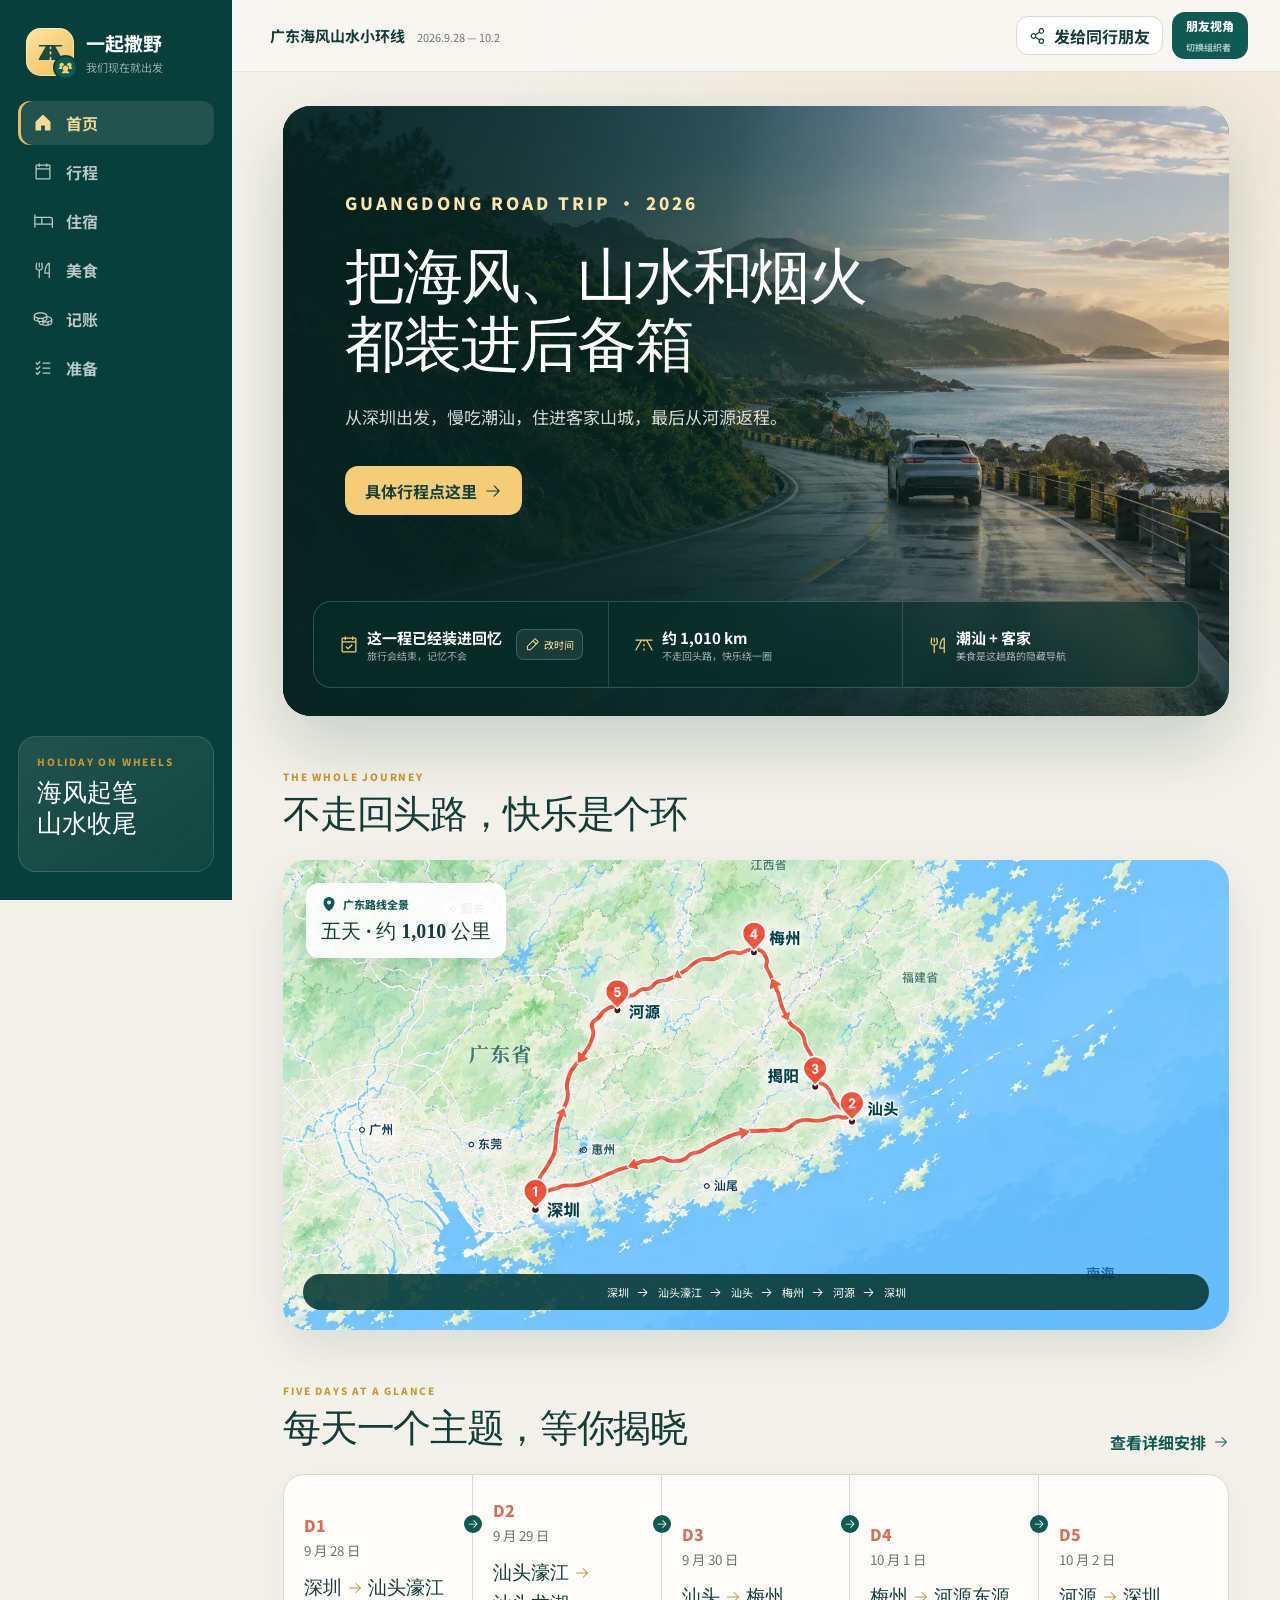
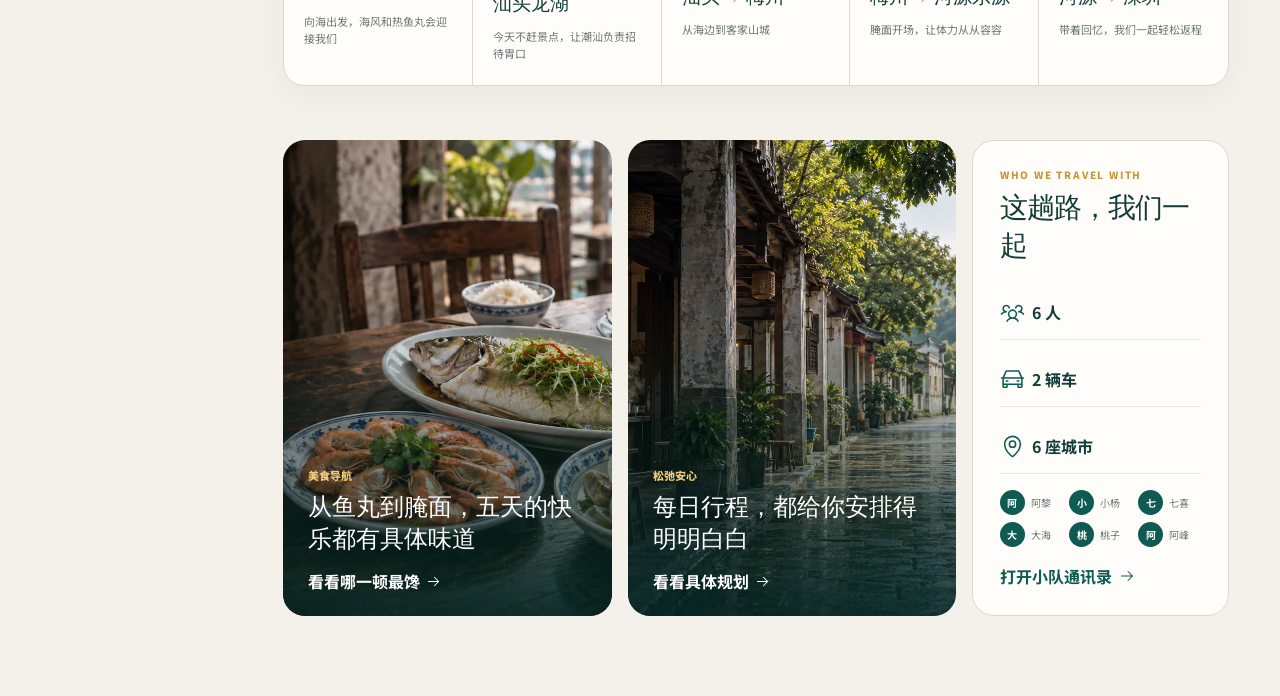
==== index.html @ f3e5709d "Publish Guangdong road trip mobile fallback" ====
<!doctype html>
<html lang="zh-CN">
  <head>
    <meta charset="UTF-8" />
    <meta name="viewport" content="width=device-width, initial-scale=1.0, viewport-fit=cover" />
    <meta name="description" content="一起撒野：6 个朋友、2 辆车、五天四晚的广东海风山水自驾之旅。" />
    <meta name="theme-color" content="#0d524b" />
    <title>一起撒野｜广东海风山水小环线</title>
    <script type="module" crossorigin src="/assets/index-DcOOU-s5.js"></script>
    <link rel="stylesheet" crossorigin href="/assets/index-CNDGIcJW.css">
  </head>
  <body>
    <div id="root"></div>
  </body>
</html>
---- assets/index-CNDGIcJW.css ----
.leaflet-pane,.leaflet-tile,.leaflet-marker-icon,.leaflet-marker-shadow,.leaflet-tile-container,.leaflet-pane>svg,.leaflet-pane>canvas,.leaflet-zoom-box,.leaflet-image-layer,.leaflet-layer{position:absolute;left:0;top:0}.leaflet-container{overflow:hidden}.leaflet-tile,.leaflet-marker-icon,.leaflet-marker-shadow{-webkit-user-select:none;-moz-user-select:none;user-select:none;-webkit-user-drag:none}.leaflet-tile::selection{background:transparent}.leaflet-safari .leaflet-tile{image-rendering:-webkit-optimize-contrast}.leaflet-safari .leaflet-tile-container{width:1600px;height:1600px;-webkit-transform-origin:0 0}.leaflet-marker-icon,.leaflet-marker-shadow{display:block}.leaflet-container .leaflet-overlay-pane svg{max-width:none!important;max-height:none!important}.leaflet-container .leaflet-marker-pane img,.leaflet-container .leaflet-shadow-pane img,.leaflet-container .leaflet-tile-pane img,.leaflet-container img.leaflet-image-layer,.leaflet-container .leaflet-tile{max-width:none!important;max-height:none!important;width:auto;padding:0}.leaflet-container img.leaflet-tile{mix-blend-mode:plus-lighter}.leaflet-container.leaflet-touch-zoom{-ms-touch-action:pan-x pan-y;touch-action:pan-x pan-y}.leaflet-container.leaflet-touch-drag{-ms-touch-action:pinch-zoom;touch-action:none;touch-action:pinch-zoom}.leaflet-container.leaflet-touch-drag.leaflet-touch-zoom{-ms-touch-action:none;touch-action:none}.leaflet-container{-webkit-tap-highlight-color:transparent}.leaflet-container a{-webkit-tap-highlight-color:rgba(51,181,229,.4)}.leaflet-tile{filter:inherit;visibility:hidden}.leaflet-tile-loaded{visibility:inherit}.leaflet-zoom-box{width:0;height:0;-moz-box-sizing:border-box;box-sizing:border-box;z-index:800}.leaflet-overlay-pane svg{-moz-user-select:none}.leaflet-pane{z-index:400}.leaflet-tile-pane{z-index:200}.leaflet-overlay-pane{z-index:400}.leaflet-shadow-pane{z-index:500}.leaflet-marker-pane{z-index:600}.leaflet-tooltip-pane{z-index:650}.leaflet-popup-pane{z-index:700}.leaflet-map-pane canvas{z-index:100}.leaflet-map-pane svg{z-index:200}.leaflet-vml-shape{width:1px;height:1px}.lvml{behavior:url(#default#VML);display:inline-block;position:absolute}.leaflet-control{position:relative;z-index:800;pointer-events:visiblePainted;pointer-events:auto}.leaflet-top,.leaflet-bottom{position:absolute;z-index:1000;pointer-events:none}.leaflet-top{top:0}.leaflet-right{right:0}.leaflet-bottom{bottom:0}.leaflet-left{left:0}.leaflet-control{float:left;clear:both}.leaflet-right .leaflet-control{float:right}.leaflet-top .leaflet-control{margin-top:10px}.leaflet-bottom .leaflet-control{margin-bottom:10px}.leaflet-left .leaflet-control{margin-left:10px}.leaflet-right .leaflet-control{margin-right:10px}.leaflet-fade-anim .leaflet-popup{opacity:0;-webkit-transition:opacity .2s linear;-moz-transition:opacity .2s linear;transition:opacity .2s linear}.leaflet-fade-anim .leaflet-map-pane .leaflet-popup{opacity:1}.leaflet-zoom-animated{-webkit-transform-origin:0 0;-ms-transform-origin:0 0;transform-origin:0 0}svg.leaflet-zoom-animated{will-change:transform}.leaflet-zoom-anim .leaflet-zoom-animated{-webkit-transition:-webkit-transform .25s cubic-bezier(0,0,.25,1);-moz-transition:-moz-transform .25s cubic-bezier(0,0,.25,1);transition:transform .25s cubic-bezier(0,0,.25,1)}.leaflet-zoom-anim .leaflet-tile,.leaflet-pan-anim .leaflet-tile{-webkit-transition:none;-moz-transition:none;transition:none}.leaflet-zoom-anim .leaflet-zoom-hide{visibility:hidden}.leaflet-interactive{cursor:pointer}.leaflet-grab{cursor:-webkit-grab;cursor:-moz-grab;cursor:grab}.leaflet-crosshair,.leaflet-crosshair .leaflet-interactive{cursor:crosshair}.leaflet-popup-pane,.leaflet-control{cursor:auto}.leaflet-dragging .leaflet-grab,.leaflet-dragging .leaflet-grab .leaflet-interactive,.leaflet-dragging .leaflet-marker-draggable{cursor:move;cursor:-webkit-grabbing;cursor:-moz-grabbing;cursor:grabbing}.leaflet-marker-icon,.leaflet-marker-shadow,.leaflet-image-layer,.leaflet-pane>svg path,.leaflet-tile-container{pointer-events:none}.leaflet-marker-icon.leaflet-interactive,.leaflet-image-layer.leaflet-interactive,.leaflet-pane>svg path.leaflet-interactive,svg.leaflet-image-layer.leaflet-interactive path{pointer-events:visiblePainted;pointer-events:auto}.leaflet-container{background:#ddd;outline-offset:1px}.leaflet-container a{color:#0078a8}.leaflet-zoom-box{border:2px dotted #38f;background:#ffffff80}.leaflet-container{font-family:Helvetica Neue,Arial,Helvetica,sans-serif;font-size:12px;font-size:.75rem;line-height:1.5}.leaflet-bar{box-shadow:0 1px 5px #000000a6;border-radius:4px}.leaflet-bar a{background-color:#fff;border-bottom:1px solid #ccc;width:26px;height:26px;line-height:26px;display:block;text-align:center;text-decoration:none;color:#000}.leaflet-bar a,.leaflet-control-layers-toggle{background-position:50% 50%;background-repeat:no-repeat;display:block}.leaflet-bar a:hover,.leaflet-bar a:focus{background-color:#f4f4f4}.leaflet-bar a:first-child{border-top-left-radius:4px;border-top-right-radius:4px}.leaflet-bar a:last-child{border-bottom-left-radius:4px;border-bottom-right-radius:4px;border-bottom:none}.leaflet-bar a.leaflet-disabled{cursor:default;background-color:#f4f4f4;color:#bbb}.leaflet-touch .leaflet-bar a{width:30px;height:30px;line-height:30px}.leaflet-touch .leaflet-bar a:first-child{border-top-left-radius:2px;border-top-right-radius:2px}.leaflet-touch .leaflet-bar a:last-child{border-bottom-left-radius:2px;border-bottom-right-radius:2px}.leaflet-control-zoom-in,.leaflet-control-zoom-out{font:700 18px Lucida Console,Monaco,monospace;text-indent:1px}.leaflet-touch .leaflet-control-zoom-in,.leaflet-touch .leaflet-control-zoom-out{font-size:22px}.leaflet-control-layers{box-shadow:0 1px 5px #0006;background:#fff;border-radius:5px}.leaflet-control-layers-toggle{background-image:url([data-uri]);width:36px;height:36px}.leaflet-retina .leaflet-control-layers-toggle{background-image:url([data-uri]);background-size:26px 26px}.leaflet-touch .leaflet-control-layers-toggle{width:44px;height:44px}.leaflet-control-layers .leaflet-control-layers-list,.leaflet-control-layers-expanded .leaflet-control-layers-toggle{display:none}.leaflet-control-layers-expanded .leaflet-control-layers-list{display:block;position:relative}.leaflet-control-layers-expanded{padding:6px 10px 6px 6px;color:#333;background:#fff}.leaflet-control-layers-scrollbar{overflow-y:scroll;overflow-x:hidden;padding-right:5px}.leaflet-control-layers-selector{margin-top:2px;position:relative;top:1px}.leaflet-control-layers label{display:block;font-size:13px;font-size:1.08333em}.leaflet-control-layers-separator{height:0;border-top:1px solid #ddd;margin:5px -10px 5px -6px}.leaflet-default-icon-path{background-image:url([data-uri])}.leaflet-container .leaflet-control-attribution{background:#fff;background:#fffc;margin:0}.leaflet-control-attribution,.leaflet-control-scale-line{padding:0 5px;color:#333;line-height:1.4}.leaflet-control-attribution a{text-decoration:none}.leaflet-control-attribution a:hover,.leaflet-control-attribution a:focus{text-decoration:underline}.leaflet-attribution-flag{display:inline!important;vertical-align:baseline!important;width:1em;height:.6669em}.leaflet-left .leaflet-control-scale{margin-left:5px}.leaflet-bottom .leaflet-control-scale{margin-bottom:5px}.leaflet-control-scale-line{border:2px solid #777;border-top:none;line-height:1.1;padding:2px 5px 1px;white-space:nowrap;-moz-box-sizing:border-box;box-sizing:border-box;background:#fffc;text-shadow:1px 1px #fff}.leaflet-control-scale-line:not(:first-child){border-top:2px solid #777;border-bottom:none;margin-top:-2px}.leaflet-control-scale-line:not(:first-child):not(:last-child){border-bottom:2px solid #777}.leaflet-touch .leaflet-control-attribution,.leaflet-touch .leaflet-control-layers,.leaflet-touch .leaflet-bar{box-shadow:none}.leaflet-touch .leaflet-control-layers,.leaflet-touch .leaflet-bar{border:2px solid rgba(0,0,0,.2);background-clip:padding-box}.leaflet-popup{position:absolute;text-align:center;margin-bottom:20px}.leaflet-popup-content-wrapper{padding:1px;text-align:left;border-radius:12px}.leaflet-popup-content{margin:13px 24px 13px 20px;line-height:1.3;font-size:13px;font-size:1.08333em;min-height:1px}.leaflet-popup-content p{margin:1.3em 0}.leaflet-popup-tip-container{width:40px;height:20px;position:absolute;left:50%;margin-top:-1px;margin-left:-20px;overflow:hidden;pointer-events:none}.leaflet-popup-tip{width:17px;height:17px;padding:1px;margin:-10px auto 0;pointer-events:auto;-webkit-transform:rotate(45deg);-moz-transform:rotate(45deg);-ms-transform:rotate(45deg);transform:rotate(45deg)}.leaflet-popup-content-wrapper,.leaflet-popup-tip{background:#fff;color:#333;box-shadow:0 3px 14px #0006}.leaflet-container a.leaflet-popup-close-button{position:absolute;top:0;right:0;border:none;text-align:center;width:24px;height:24px;font:16px/24px Tahoma,Verdana,sans-serif;color:#757575;text-decoration:none;background:transparent}.leaflet-container a.leaflet-popup-close-button:hover,.leaflet-container a.leaflet-popup-close-button:focus{color:#585858}.leaflet-popup-scrolled{overflow:auto}.leaflet-oldie .leaflet-popup-content-wrapper{-ms-zoom:1}.leaflet-oldie .leaflet-popup-tip{width:24px;margin:0 auto;-ms-filter:"progid:DXImageTransform.Microsoft.Matrix(M11=0.70710678, M12=0.70710678, M21=-0.70710678, M22=0.70710678)";filter:progid:DXImageTransform.Microsoft.Matrix(M11=.70710678,M12=.70710678,M21=-.70710678,M22=.70710678)}.leaflet-oldie .leaflet-control-zoom,.leaflet-oldie .leaflet-control-layers,.leaflet-oldie .leaflet-popup-content-wrapper,.leaflet-oldie .leaflet-popup-tip{border:1px solid #999}.leaflet-div-icon{background:#fff;border:1px solid #666}.leaflet-tooltip{position:absolute;padding:6px;background-color:#fff;border:1px solid #fff;border-radius:3px;color:#222;white-space:nowrap;-webkit-user-select:none;-moz-user-select:none;-ms-user-select:none;user-select:none;pointer-events:none;box-shadow:0 1px 3px #0006}.leaflet-tooltip.leaflet-interactive{cursor:pointer;pointer-events:auto}.leaflet-tooltip-top:before,.leaflet-tooltip-bottom:before,.leaflet-tooltip-left:before,.leaflet-tooltip-right:before{position:absolute;pointer-events:none;border:6px solid transparent;background:transparent;content:""}.leaflet-tooltip-bottom{margin-top:6px}.leaflet-tooltip-top{margin-top:-6px}.leaflet-tooltip-bottom:before,.leaflet-tooltip-top:before{left:50%;margin-left:-6px}.leaflet-tooltip-top:before{bottom:0;margin-bottom:-12px;border-top-color:#fff}.leaflet-tooltip-bottom:before{top:0;margin-top:-12px;margin-left:-6px;border-bottom-color:#fff}.leaflet-tooltip-left{margin-left:-6px}.leaflet-tooltip-right{margin-left:6px}.leaflet-tooltip-left:before,.leaflet-tooltip-right:before{top:50%;margin-top:-6px}.leaflet-tooltip-left:before{right:0;margin-right:-12px;border-left-color:#fff}.leaflet-tooltip-right:before{left:0;margin-left:-12px;border-right-color:#fff}@media print{.leaflet-control{-webkit-print-color-adjust:exact;print-color-adjust:exact}}:root{font-family:Noto Sans SC Variable,system-ui,sans-serif;color:#143d3a;background:#f4f1ea;font-synthesis:none;--ink:#143d3a;--green:#0f5a52;--deep:#093f3a;--cream:#f4f1ea;--paper:#fffdfa;--line:#ddd8cc;--gold:#c89536;--coral:#d56f55;--muted:#6d7773}*{box-sizing:border-box}html{scroll-behavior:smooth;-webkit-text-size-adjust:100%}html,body,#root{width:100%;min-height:100%}body{margin:0;min-width:320px;min-height:100vh;overflow-x:hidden;background:radial-gradient(circle at 85% 5%,rgba(216,169,74,.12),transparent 25%),var(--cream)}button,input,select,textarea{font:inherit}button,a{-webkit-tap-highlight-color:transparent;touch-action:manipulation}button{cursor:pointer}a{color:inherit}h1,h2,h3,p{margin-top:0}h1,h2{letter-spacing:-.035em}.product-shell{min-height:100vh;display:grid;grid-template-columns:232px minmax(0,1fr)}.sidebar{position:sticky;top:0;height:100vh;padding:28px 18px;display:flex;flex-direction:column;background:var(--deep);color:#fff;z-index:20}.brand-block{display:flex;align-items:center;gap:12px;padding:0 8px 25px}.brand-mark{width:44px;height:44px;display:grid;place-items:center;border-radius:14px;color:#174a45;background:#f0c977}.brand-block strong,.brand-block span{display:block}.brand-block strong{font-size:19px}.brand-block span{margin-top:3px;color:#ffffff94;font-size:11px}.side-nav{display:grid;gap:5px}.nav-item{width:100%;min-height:44px;display:flex;align-items:center;gap:13px;padding:0 15px;border:0;border-radius:12px;color:#ffffffb8;background:transparent;font-weight:660;text-align:left}.nav-item:hover,.nav-item.is-active{color:#fff;background:#ffffff1a}.nav-item.is-active{color:#f6d993;box-shadow:inset 3px 0 #e5ba63}.utility-nav{margin-top:14px;border-top:1px solid rgba(255,255,255,.12);border-radius:0 0 12px 12px}.sidebar-trip{margin-top:auto;padding:18px;border:1px solid rgba(255,255,255,.13);border-radius:18px;background:linear-gradient(145deg,#ffffff1a,#ffffff09)}.sidebar-trip strong{display:block;margin:8px 0 14px;font-family:Georgia,serif;font-size:25px;line-height:1.25}.sidebar-meta{display:flex;gap:8px;align-items:center;margin-top:8px;color:#ffffffad;font-size:12px}.shell-main{min-width:0}.topbar{position:sticky;top:0;z-index:15;min-height:72px;display:flex;align-items:center;justify-content:space-between;gap:16px;padding:12px 32px;border-bottom:1px solid rgba(13,67,61,.1);background:#f9f7f2eb;-webkit-backdrop-filter:blur(16px);backdrop-filter:blur(16px)}.trip-switcher{display:flex;align-items:baseline;gap:12px;border:0;background:none;color:var(--ink);text-align:left}.trip-switcher strong{font-size:15px}.trip-switcher span{color:var(--muted);font-size:11px}.topbar-actions{display:flex;align-items:center;gap:9px}.publish-state,.mode-switch,.icon-button,.primary-button,.secondary-button,.gold-button,.small-action,.text-button,.hero-button{display:inline-flex;align-items:center;justify-content:center;gap:7px;border:0;font-weight:700}.publish-state{min-height:38px;padding:0 12px;border-radius:10px;color:#72807b;background:#ebe9e3}.publish-state.has-draft{color:#fff;background:var(--coral)}.publish-state.icon-only{width:40px;padding:0}.icon-button{width:39px;height:39px;border-radius:11px;color:var(--green);background:#fff;border:1px solid var(--line)}.mode-switch{min-height:46px;padding:5px 14px;flex-direction:column;align-items:flex-start;border-radius:13px;color:#fff;background:var(--green)}.mode-switch span{font-size:9px;color:#fff9}.friend-mode-badge{min-height:46px;display:flex;flex-direction:column;justify-content:center;padding:5px 14px;border-radius:13px;color:#fff;background:var(--green);font-size:12px;font-weight:800}.friend-mode-badge span{font-size:9px;color:#ffffff9e}.primary-button,.secondary-button,.gold-button{min-height:43px;padding:0 17px;border-radius:12px}.primary-button{color:#fff;background:var(--green)}.secondary-button{color:var(--ink);background:#fff;border:1px solid var(--line)}.secondary-button.compact{min-height:39px;padding:0 12px}.gold-button{color:#fff;background:var(--gold)}button:disabled{cursor:default;opacity:.55}.update-banner{position:sticky;top:72px;z-index:14;display:flex;justify-content:space-between;align-items:center;gap:18px;padding:11px 32px;color:#5f301f;background:#f9dfd5;border-bottom:1px solid #efc7b7}.update-banner div{display:flex;align-items:center;gap:10px}.update-banner span{font-size:12px}.update-banner button{border:0;background:transparent;color:#8b3e27;font-weight:800}.content-area{padding:34px clamp(22px,4vw,60px) 80px}.standard-page,.overview-page{width:min(1280px,100%);margin:0 auto}.eyebrow{margin:0;color:var(--gold);font-size:10px;line-height:1.4;font-weight:850;letter-spacing:.18em;text-transform:uppercase}.eyebrow.light{color:#ffe4a8}.workspace-title,.section-heading{display:flex;justify-content:space-between;align-items:flex-end;gap:25px}.workspace-title{margin-bottom:25px}.workspace-title h1{margin:7px 0;font-family:Georgia,"Noto Serif SC",serif;font-size:clamp(34px,4vw,50px);font-weight:560}.workspace-title p:not(.eyebrow),.section-heading>p{max-width:580px;margin:0;color:var(--muted);line-height:1.75}.page-stat{min-width:130px;padding:14px 18px;border-left:2px solid var(--gold);background:#ffffff80}.page-stat strong,.page-stat span{display:block}.page-stat strong{font-family:Georgia,serif;font-size:28px}.page-stat span{margin-top:3px;color:var(--muted);font-size:11px}.panel{border:1px solid var(--line);border-radius:20px;background:#fffdfaeb;box-shadow:0 12px 34px #173a360d}.panel-title-row{display:flex;align-items:flex-start;justify-content:space-between;gap:14px}.text-button{padding:0;color:var(--green);background:transparent}.small-action{min-height:37px;padding:0 13px;border-radius:10px;color:#fff;background:var(--green)}.small-action.ghost{color:var(--green);background:#eef3ef}.home-hero{position:relative;min-height:610px;overflow:hidden;border-radius:28px;color:#fff;background:#123c37;box-shadow:0 28px 70px #0f3f3a33}.home-hero>img{position:absolute;top:0;right:0;bottom:0;left:0;width:100%;height:100%;object-fit:cover}.hero-scrim{position:absolute;top:0;right:0;bottom:0;left:0;background:linear-gradient(90deg,#062522e6,#08302b9e 47%,#08302b14 80%),linear-gradient(0deg,rgba(7,34,31,.72),transparent 50%)}.hero-copy{position:relative;z-index:2;width:min(900px,76%);padding:82px 62px 155px}.hero-kicker{display:inline-flex;align-items:center;gap:7px;margin:17px 0 13px;padding:7px 11px;border-radius:999px;color:#ffe4a8;background:#ffffff1c;font-size:12px}.hero-copy h1{max-width:850px;margin:24px 0 22px;font-family:Georgia,"Noto Serif SC",serif;font-size:clamp(48px,4.7vw,74px);line-height:1.14;letter-spacing:-.035em;font-weight:520}.hero-copy h1 span{display:block;white-space:nowrap}.hero-copy>p{max-width:580px;color:#ffffffd1;font-size:17px;line-height:1.8}.hero-button{min-height:49px;margin-top:17px;padding:0 20px;border-radius:13px;color:#153f3b;background:#f5cc78}.hero-facts{position:absolute;z-index:3;inset:auto 30px 28px;display:grid;grid-template-columns:repeat(3,1fr);border:1px solid rgba(255,255,255,.18);border-radius:18px;background:#072f2aad;-webkit-backdrop-filter:blur(12px);backdrop-filter:blur(12px)}.hero-facts span{min-height:85px;display:grid;grid-template-columns:28px 1fr;align-content:center;padding:12px 25px;border-right:1px solid rgba(255,255,255,.15)}.hero-facts span:last-child{border-right:0}.hero-facts svg{grid-row:1 / 3;align-self:center;color:#f4cc7a}.hero-facts strong,.hero-facts small{display:block}.hero-facts strong{font-size:15px}.hero-facts small{color:#ffffff9e;font-size:10px}.home-section{margin-top:54px}.section-heading{margin-bottom:20px}.section-heading h2{margin:5px 0 0;font-family:Georgia,"Noto Serif SC",serif;font-size:clamp(27px,3vw,38px);font-weight:540}.route-map{position:relative;min-height:470px;overflow:hidden;border-radius:24px;background:#d9e5d4;box-shadow:0 17px 45px #244c471f}.route-map>img{position:absolute;top:0;right:0;bottom:0;left:0;width:100%;height:100%;object-fit:cover}.map-toolbar{position:absolute;inset:23px 23px auto;display:flex;align-items:flex-start;justify-content:space-between}.map-toolbar>div{display:grid;gap:6px;padding:13px 15px;border-radius:13px;background:#ffffffeb;box-shadow:0 8px 28px #123a361c}.map-kicker{display:flex;align-items:center;gap:6px;color:var(--green);font-size:11px;font-weight:800}.map-toolbar strong{font-family:Georgia,serif;font-size:20px}.map-edit{display:flex;align-items:center;gap:6px;padding:10px 13px;border:0;border-radius:11px;color:#fff;background:var(--green)}.map-stop-strip{position:absolute;inset:auto 20px 20px;display:flex;justify-content:center;gap:9px;padding:10px 15px;border-radius:999px;background:#073833e0;color:#fff}.map-stop-strip span{display:inline-flex;align-items:center;gap:7px;font-size:11px}.journey-strip{display:grid;grid-template-columns:repeat(5,1fr);border:1px solid var(--line);border-radius:21px;background:var(--paper);box-shadow:0 10px 32px #143d3a0d}.journey-strip button{position:relative;min-height:190px;padding:23px 20px;border:0;border-right:1px solid var(--line);background:transparent;text-align:left;color:var(--ink)}.journey-strip button:last-child{border-right:0}.journey-strip button:hover{background:#f7f3eb}.journey-strip span,.journey-strip small,.journey-strip strong{display:block}.journey-strip span{color:var(--coral);font-weight:850}.journey-strip small{margin:4px 0 15px;color:var(--muted)}.journey-strip strong{font-family:Georgia,serif;font-size:19px;line-height:1.35}.journey-strip p{margin:12px 0 0;color:var(--muted);font-size:11px;line-height:1.55}.journey-arrow{position:absolute;right:-10px;top:40px;z-index:2;padding:3px;border-radius:50%;color:#fff;background:var(--green)}.experience-grid{display:grid;grid-template-columns:1.15fr 1.15fr .9fr;gap:16px}.experience-card{position:relative;min-height:340px;overflow:hidden;border-radius:22px;color:#fff}.experience-card img{position:absolute;top:0;right:0;bottom:0;left:0;width:100%;height:100%;object-fit:cover}.experience-card:after{content:"";position:absolute;top:0;right:0;bottom:0;left:0;background:linear-gradient(0deg,rgba(4,38,35,.9),transparent 68%)}.experience-card>div{position:absolute;z-index:2;inset:auto 25px 23px}.experience-card span{color:#f3ca76;font-size:11px;font-weight:800}.experience-card strong{display:block;margin:7px 0 14px;font-family:Georgia,"Noto Serif SC",serif;font-size:24px;line-height:1.32}.experience-card button{display:inline-flex;align-items:center;gap:6px;padding:0;border:0;color:#fff;background:transparent;font-weight:700}.companion-card{padding:27px;border:1px solid var(--line);border-radius:22px;background:var(--paper)}.companion-card h2{margin:7px 0 20px;font-family:Georgia,serif;font-size:28px}.companion-facts{display:grid;gap:12px}.companion-facts span{display:grid;grid-template-columns:32px 1fr;align-items:center;padding:10px 0;border-bottom:1px solid #ebe7df}.companion-facts svg{grid-row:1 / 3;color:var(--green)}.companion-facts strong,.companion-facts small{display:block}.companion-facts small{color:var(--muted);font-size:10px}.companion-card>p:last-child,.source-note{margin:18px 0 0;color:var(--muted);font-size:11px;line-height:1.7}.day-rail{display:grid;grid-template-columns:repeat(5,minmax(150px,1fr));gap:9px;margin-bottom:16px;overflow-x:auto}.day-tab{min-width:150px;min-height:100px;padding:16px;border:1px solid var(--line);border-radius:15px;color:var(--ink);background:var(--paper);text-align:left}.day-tab span,.day-tab small,.day-tab strong{display:block}.day-tab span{font-family:Georgia,serif;font-size:24px}.day-tab small{margin:4px 0 8px;color:var(--muted);font-size:9px}.day-tab strong{font-size:12px}.day-tab.is-active{color:#fff;background:var(--green);border-color:var(--green)}.day-tab.is-active small{color:#ffffffa6}.day-overview-card{display:grid;grid-template-columns:minmax(300px,.8fr) minmax(450px,1.2fr);overflow:hidden;border:1px solid var(--line);border-radius:22px;background:var(--paper)}.day-copy{padding:35px}.day-badge{display:inline-flex;padding:7px 10px;border-radius:999px;color:#a94f3a;background:#fae9e4;font-size:11px;font-weight:800}.day-copy h2{display:flex;align-items:center;gap:9px;margin:18px 0 9px;font-family:Georgia,serif;font-size:34px}.day-theme{color:var(--muted);line-height:1.65}.day-metrics{display:grid;gap:10px;margin:26px 0}.day-metrics span{display:flex;align-items:center;gap:9px;font-size:12px}.day-metrics svg{color:var(--green)}.weather-callout{display:flex;gap:10px;padding:14px;border-radius:13px;color:#795211;background:#fff4d8}.weather-callout strong,.weather-callout span{display:block}.weather-callout span{margin-top:3px;font-size:10px}.day-map-wrap{position:relative;min-height:420px;background:#dbe6dc}.daily-map{position:absolute;top:0;right:0;bottom:0;left:0;z-index:1;background:transparent}.daily-map.leaflet-container{background:#ecf2eb2e}.map-stop-list{position:absolute;z-index:2;inset:auto 14px 14px;display:flex;flex-wrap:wrap;gap:7px;padding:9px;border-radius:13px;background:#ffffffed;box-shadow:0 8px 28px #0f403a24}.map-stop-list span{display:flex;align-items:center;gap:5px;color:var(--ink);font-size:10px;font-weight:700}.map-stop-list b,.map-number-marker span{display:grid;place-items:center;border-radius:50%;color:#fff;background:var(--coral)}.map-stop-list b{width:18px;height:18px;font-size:9px}.map-number-marker{background:transparent!important;border:0!important}.map-number-marker span{width:30px;height:30px;border:3px solid #fff;box-shadow:0 4px 12px #00000040;font-weight:850}.schedule-section{margin-top:25px;overflow:hidden;border:1px solid var(--line);border-radius:22px;background:var(--paper)}.schedule-heading{display:flex;align-items:center;justify-content:space-between;gap:15px;padding:24px 26px;border-bottom:1px solid var(--line)}.schedule-heading h2{margin:4px 0 0;font-size:25px}.schedule-heading span{color:var(--muted);font-size:11px}.draft-note{display:flex;align-items:center;gap:8px;padding:10px 25px;color:#8c4f1d;background:#fff0d9;font-size:11px}.schedule-list{padding:0 25px 14px}.schedule-row{display:grid;grid-template-columns:58px 38px minmax(0,1fr) 135px;gap:12px;align-items:center;min-height:108px;border-bottom:1px solid #ebe7df}.schedule-row:last-child{border-bottom:0}.schedule-row time{font-family:Georgia,serif;font-weight:800}.event-icon{width:36px;height:36px;display:grid;place-items:center;border-radius:50%;color:var(--green);background:#e7f2ee}.event-icon--food{color:#9a681d;background:#fff1d7}.event-icon--drive{color:#a84936;background:#fae7e2}.event-copy strong,.event-copy p,.event-copy small{display:block}.event-copy p{margin:5px 0;color:var(--muted);font-size:12px;line-height:1.55}.event-copy small{color:#919792;font-size:10px}.event-actions{display:grid;gap:6px;justify-items:stretch}.nav-link,.row-edit,.card-links a,.card-links button{min-height:34px;display:inline-flex;align-items:center;justify-content:center;gap:6px;padding:0 10px;border:0;border-radius:9px;text-decoration:none;font-size:10px;font-weight:750}.nav-link,.card-links a{color:#fff;background:var(--green)}.row-edit,.card-links button{color:var(--green);background:#edf3f0}.stay-list{display:grid;gap:18px}.stay-card{padding:25px;border:1px solid var(--line);border-radius:21px;background:var(--paper);box-shadow:0 12px 35px #133a360d}.stay-card-head{display:flex;justify-content:space-between;gap:20px}.stay-card-head h2{margin:9px 0 6px;font-family:Georgia,"Noto Serif SC",serif;font-size:26px}.stay-card-head small{margin-left:8px;color:var(--muted)}.stay-card-head p{display:flex;gap:6px;margin:0;color:var(--muted);font-size:12px}.status-pill,.meal-pill{display:inline-flex;padding:5px 8px;border-radius:999px;color:#7b5612;background:#fff0cf;font-size:9px;font-weight:850}.status-已预订{color:#176153;background:#dfeee8}.stay-detail-grid{display:grid;grid-template-columns:repeat(3,1fr);gap:10px;margin:20px 0}.stay-detail-grid>span{min-height:90px;display:grid;grid-template-columns:25px 1fr;align-content:center;padding:14px;border-radius:13px;background:#f4f3ee}.stay-detail-grid svg{grid-row:1 / 3;color:var(--green)}.stay-detail-grid b,.stay-detail-grid small{display:block}.stay-detail-grid b{font-size:11px}.stay-detail-grid small{margin-top:4px;color:var(--muted);font-size:10px;line-height:1.45}.stay-note{padding:12px 14px;border-left:3px solid var(--gold);color:var(--muted);background:#faf4e7;font-size:11px;line-height:1.7}.card-links{display:flex;flex-wrap:wrap;gap:8px}.food-intro{display:grid;grid-template-columns:40% 1fr;min-height:270px;overflow:hidden;margin-bottom:25px;border-radius:22px;color:#fff;background:var(--deep)}.food-intro img{width:100%;height:100%;object-fit:cover}.food-intro>div{padding:35px;align-self:center}.food-intro span{color:#f0c873;font-size:11px;font-weight:800}.food-intro h2{margin:9px 0 13px;font-family:Georgia,"Noto Serif SC",serif;font-size:29px;line-height:1.35}.food-intro p{margin:0;color:#ffffffb3;line-height:1.65}.food-days{display:grid;gap:17px}.food-day{display:grid;grid-template-columns:165px 1fr;gap:15px}.food-day-heading{min-height:200px;display:flex;flex-direction:column;justify-content:space-between;padding:21px;border-radius:18px;color:#fff;background:var(--green)}.food-day-heading>span{font-family:Georgia,serif;font-size:32px}.food-day-heading strong,.food-day-heading small{display:block}.food-day-heading small{margin-top:4px;color:#fff9}.food-card-grid{display:grid;grid-template-columns:repeat(2,1fr);gap:13px}.restaurant-card{padding:20px;border:1px solid var(--line);border-radius:18px;background:var(--paper)}.restaurant-top{display:flex;justify-content:space-between;gap:8px}.restaurant-card h3{margin:12px 0;font-size:18px}.restaurant-card>p{display:flex;gap:7px;margin:7px 0;color:var(--muted);font-size:11px;line-height:1.5}.dish-line{color:var(--ink)!important;font-weight:700}.food-check{display:grid;grid-template-columns:20px 1fr;gap:7px;margin-top:12px;padding-top:10px;border-top:1px solid #ece8df;color:var(--muted);font-size:10px}.food-check svg{color:var(--gold)}.food-check b{display:block;margin-bottom:2px;color:var(--ink)}.restaurant-card .card-links{margin-top:15px}.ledger-summary{display:grid;grid-template-columns:1.15fr 1fr 1fr;gap:14px;margin-bottom:18px}.ledger-summary article{min-height:145px;display:grid;grid-template-columns:34px 1fr;align-content:center;padding:22px;border:1px solid var(--line);border-radius:18px;background:var(--paper)}.ledger-summary svg{grid-row:1 / 4;color:var(--gold)}.ledger-summary span,.ledger-summary strong,.ledger-summary small{display:block}.ledger-summary span{color:var(--muted);font-size:10px}.ledger-summary strong{margin:4px 0;font-family:inherit;font-size:28px;font-variant-numeric:tabular-nums;letter-spacing:0}.ledger-summary small{color:var(--muted);font-size:9px}.total-card{color:#fff;background:var(--green)!important;border-color:var(--green)!important}.total-card span,.total-card small{color:#ffffffa6}.expense-layout{display:grid;grid-template-columns:minmax(0,1.45fr) minmax(320px,.7fr);gap:18px;align-items:start}.ledger-panel,.expense-form,.read-only-card{padding:24px}.ledger-list{margin-top:17px}.ledger-list article{display:grid;grid-template-columns:62px 1fr auto;gap:12px;align-items:center;min-height:74px;border-bottom:1px solid #ebe7df}.ledger-category{padding:5px 7px;border-radius:999px;color:#81530f;background:#fff0d0;font-size:9px;text-align:center;font-weight:800}.ledger-list strong,.ledger-list small{display:block}.ledger-list small{margin-top:4px;color:var(--muted);font-size:9px}.ledger-list b{text-align:right}.ledger-list b small{font-weight:500}.empty-state{min-height:260px;display:flex;flex-direction:column;align-items:center;justify-content:center;gap:8px;color:var(--muted);text-align:center}.empty-state strong{color:var(--ink)}.empty-state span{max-width:350px;font-size:11px;line-height:1.6}.category-summary{margin-top:20px;padding-top:18px;border-top:1px solid var(--line)}.category-summary h3{font-size:13px}.category-summary>div{display:grid;grid-template-columns:54px 1fr 70px;gap:8px;align-items:center;margin-top:9px;font-size:10px}.category-summary i{height:6px;border-radius:999px;background:var(--gold)}.category-summary strong{text-align:right}.expense-form{border:1px solid var(--line);border-radius:20px;background:var(--paper)}.form-heading{display:flex;align-items:center;gap:8px;margin-bottom:17px}.form-heading svg{color:var(--gold)}.form-grid{display:grid;grid-template-columns:repeat(2,minmax(0,1fr));gap:13px}.form-grid label{display:grid;gap:6px;color:#53635e;font-size:10px;font-weight:700}.full-field{grid-column:1 / -1}.form-grid input,.form-grid select,.form-grid textarea{width:100%;min-height:43px;padding:9px 11px;border:1px solid #d7d4cb;border-radius:10px;color:var(--ink);background:#fff;outline:0}.form-grid textarea{min-height:82px;resize:vertical}.form-grid input:focus,.form-grid select:focus,.form-grid textarea:focus{border-color:var(--green);box-shadow:0 0 0 3px #0f5a521a}.form-error{color:#b3422f;font-size:11px}.expense-form .gold-button{width:100%;margin-top:15px}.vehicle-section,.checklist-board{margin-bottom:28px}.vehicle-grid{display:grid;grid-template-columns:repeat(2,1fr);gap:14px}.vehicle-grid article{padding:22px;border:1px solid var(--line);border-radius:18px;background:var(--paper)}.vehicle-title{display:grid;grid-template-columns:42px 1fr 36px;gap:10px;align-items:center}.vehicle-title>span{width:42px;height:42px;display:grid;place-items:center;border-radius:12px;color:var(--green);background:#e4efeb}.vehicle-title strong,.vehicle-title small{display:block}.vehicle-title small{color:var(--muted)}.vehicle-title button{width:35px;height:35px;border:0;border-radius:9px;color:var(--green);background:#edf3f0}.vehicle-grid dl{display:grid;grid-template-columns:repeat(3,1fr);gap:8px;margin:18px 0}.vehicle-grid dl div{padding:10px;border-radius:10px;background:#f3f2ed}.vehicle-grid dt{color:var(--muted);font-size:9px}.vehicle-grid dd{margin:3px 0 0;font-size:11px;font-weight:800}.vehicle-grid article>p{margin:0;color:var(--muted);font-size:11px;line-height:1.6}.checklist-columns{display:grid;grid-template-columns:repeat(4,1fr);gap:12px}.checklist-columns>section{padding:18px;border:1px solid var(--line);border-radius:17px;background:var(--paper)}.checklist-columns h3{font-size:14px}.check-item{display:grid;grid-template-columns:24px 1fr;gap:8px;padding:12px 0;border-top:1px solid #ebe7df;cursor:pointer}.check-item input{position:absolute;opacity:0;pointer-events:none}.check-box{width:21px;height:21px;display:grid;place-items:center;border:1px solid #bfc9c3;border-radius:6px;color:#fff}.check-item.done .check-box{background:var(--green);border-color:var(--green)}.check-item strong,.check-item small{display:block}.check-item strong{font-size:11px}.check-item small{margin-top:4px;color:var(--muted);font-size:9px;line-height:1.5}.check-item.done strong{text-decoration:line-through;color:#7b8581}.safety-grid{display:grid;grid-template-columns:repeat(3,1fr);gap:12px}.safety-grid article{padding:20px;border-radius:17px;color:#fff;background:var(--green)}.safety-grid svg{color:#f1cb78}.safety-grid strong{display:block;margin:10px 0 6px}.safety-grid p{margin:0;color:#ffffffad;font-size:10px;line-height:1.65}.official-links{display:flex;flex-wrap:wrap;align-items:center;gap:8px;margin-top:18px;padding:18px;border:1px solid var(--line);border-radius:16px;background:var(--paper)}.official-links h2{margin:0 12px 0 0;font-size:14px}.official-links a{display:inline-flex;align-items:center;gap:5px;padding:7px 9px;border-radius:8px;color:var(--green);background:#edf3f0;font-size:10px;text-decoration:none;font-weight:700}.release-status{display:flex;align-items:center;gap:12px;padding:20px}.release-status svg{color:var(--green)}.release-status strong,.release-status span{display:block}.release-status span{color:var(--muted);font-size:11px}.updates-timeline{margin-top:18px}.update-entry{display:grid;grid-template-columns:62px 1fr 30px;gap:16px;padding:20px 4px;border-bottom:1px solid var(--line)}.version-pill{height:fit-content;padding:6px 8px;border-radius:999px;color:#fff;background:var(--green);font-size:10px;text-align:center}.update-entry small,.update-entry p{color:var(--muted);font-size:10px}.update-entry h2{margin:5px 0;font-size:17px}.modal-backdrop{position:fixed;z-index:100;top:0;right:0;bottom:0;left:0;display:flex;align-items:center;justify-content:center;padding:20px;background:#0723208f;-webkit-backdrop-filter:blur(7px);backdrop-filter:blur(7px)}.modal-card{width:min(610px,100%);max-height:88vh;overflow:auto;padding:24px;border-radius:21px;background:var(--paper);box-shadow:0 30px 90px #00000040}.modal-card:focus{outline:0}.modal-card--wide{width:min(940px,100%)}.modal-header{display:flex;align-items:flex-start;justify-content:space-between;margin-bottom:19px}.modal-header h2{margin:5px 0 0;font-family:Georgia,serif;font-size:28px}.modal-intro{color:var(--muted);font-size:11px;line-height:1.6}.modal-actions{display:flex;justify-content:flex-end;gap:9px;margin-top:20px}.organizer-access-form>label{display:grid;gap:8px;color:#53635e;font-size:13px;font-weight:700}.organizer-access-form input{width:100%;min-height:48px;padding:10px 12px;border:1px solid #d7d4cb;border-radius:10px;color:var(--ink);background:#fff;outline:0;font:inherit}.organizer-access-form input:focus{border-color:var(--green);box-shadow:0 0 0 3px #0f5a521a}.organizer-access-form .form-hint{margin:10px 0 0;color:var(--muted);font-size:11px}.route-editor-list{display:grid;gap:10px}.route-editor-row{display:grid;grid-template-columns:repeat(4,1fr);gap:10px;padding:15px;border:1px solid var(--line);border-radius:14px}.route-editor-row legend{display:flex;align-items:center;gap:7px;padding:0 6px;font-size:10px}.route-editor-row label{display:grid;gap:5px;color:var(--muted);font-size:9px}.route-editor-row input{min-height:39px;padding:7px 9px;border:1px solid var(--line);border-radius:9px}.toast{position:fixed;z-index:120;right:24px;bottom:24px;display:flex;align-items:center;gap:8px;padding:13px 17px;border-radius:12px;color:#fff;background:#153f3a;box-shadow:0 15px 45px #0000003d;font-weight:700}.brand-mark{position:relative;width:48px;height:48px;border-radius:15px;background:linear-gradient(145deg,#ffe4a1,#efbf57);box-shadow:inset 0 0 0 1px #ffffff6b}.brand-mark-friends{position:absolute;right:-4px;bottom:-4px;padding:3px;box-sizing:content-box;border:2px solid var(--deep);border-radius:50%;color:#f5cc78;background:var(--green)}.hero-facts .countdown-fact{position:relative;grid-template-columns:28px 1fr auto}.countdown-fact button{grid-column:3;grid-row:1 / 3;align-self:center;display:inline-flex;align-items:center;gap:4px;padding:7px 8px;border:1px solid rgba(255,255,255,.18);border-radius:8px;color:#ffe4a8;background:#ffffff14;font-size:10px}.countdown-fact button svg{grid-row:auto;color:currentColor}.journey-strip .journey-route{display:flex;align-items:center;flex-wrap:wrap;gap:5px}.journey-route b{font:inherit;white-space:nowrap}.journey-route svg{flex:0 0 auto;color:var(--gold)}.companion-preview{display:grid;grid-template-columns:repeat(3,1fr);gap:7px;margin-top:16px}.companion-preview span{display:flex;align-items:center;gap:6px;min-width:0;color:var(--muted);font-size:10px}.companion-preview b{width:25px;height:25px;flex:0 0 auto;display:grid;place-items:center;border-radius:50%;color:#fff;background:var(--green)}.companion-link{margin-top:17px}.service-summary{display:flex;gap:10px;margin:-10px 0 18px;padding:13px 14px;border-radius:13px;color:#fff;background:var(--green)}.service-summary svg{flex:0 0 auto;color:#f4cc7a}.service-summary strong,.service-summary span{display:block}.service-summary span{margin-top:3px;color:#ffffffb8;font-size:10px;line-height:1.5}.schedule-row time small{display:block;margin-top:4px;color:var(--muted);font-family:inherit;font-size:9px;font-weight:500}.service-row{margin-inline:-10px;padding-inline:10px;border-radius:13px;background:#f4f8f4}.event-title-line{display:flex;align-items:center;flex-wrap:wrap;gap:7px}.event-title-line span{padding:3px 7px;border-radius:999px;color:#78500c;background:#ffebbd;font-size:9px;font-weight:800}.event-copy small b{margin-right:2px;color:var(--ink)}.food-day-heading .small-action{align-self:stretch;min-height:42px;color:var(--deep);background:#f5cc78}.restaurant-card.is-backup{border-style:dashed;background:#faf8f2}.restaurant-card .food-specialty{margin:-4px 0 13px;padding-left:10px;border-left:2px solid var(--gold);color:var(--ink);font-family:Georgia,"Noto Serif SC",serif;font-size:12px;line-height:1.6}.restaurant-card>p span{min-width:0}.restaurant-card>p b{display:block;margin-bottom:2px;color:var(--ink)}.restaurant-practical{display:grid;grid-template-columns:1fr 1.4fr;gap:7px;margin-top:12px}.restaurant-practical span{padding:9px;border-radius:9px;color:var(--muted);background:#f2f0e9;font-size:10px;line-height:1.45}.restaurant-practical b{display:block;margin-bottom:2px;color:var(--ink)}.link-placeholder{align-self:center;color:var(--muted);font-size:10px}.vehicle-section,.checklist-board,.companion-directory{margin-bottom:34px}.butler-now{display:grid;grid-template-columns:minmax(240px,.8fr) minmax(0,1.2fr);gap:18px;margin-bottom:34px;padding:22px;border-radius:20px;color:#fff;background:linear-gradient(125deg,var(--deep),#17675d);box-shadow:0 16px 40px #0c4d4521}.butler-now>div{display:flex;align-items:center;gap:12px}.butler-now svg{color:#f5cc78}.butler-now p{margin:0}.butler-now p span,.butler-now p strong{display:block}.butler-now p span{color:#f5cc78;font-size:10px;font-weight:800;letter-spacing:.12em}.butler-now p strong{margin-top:5px;font-size:17px}.butler-now ol{display:grid;gap:7px;margin:0;padding:0;list-style:none}.butler-now li{display:grid;grid-template-columns:78px 1fr;gap:8px;align-items:center;padding:8px 10px;border-radius:9px;background:#ffffff14;font-size:11px}.butler-now li span{color:#ffffff94}.companion-grid{display:grid;grid-template-columns:repeat(3,1fr);gap:12px}.companion-grid article{padding:18px;border:1px solid var(--line);border-radius:17px;background:var(--paper)}.person-top{display:grid;grid-template-columns:38px 1fr 34px;gap:9px;align-items:center}.person-top>span{color:var(--green)}.person-top strong,.person-top small{display:block}.person-top small{margin-top:2px;color:var(--muted);font-size:9px}.person-top button{width:34px;height:34px;display:grid;place-items:center;border:0;border-radius:9px;color:var(--green);background:#edf3f0}.person-phone{display:flex;align-items:center;gap:7px;margin-top:14px;color:var(--green);font-size:13px;font-weight:800;text-decoration:none}.person-empty{margin:14px 0 0;color:var(--coral);font-size:11px}.companion-grid article>p:last-of-type{margin:10px 0 0;color:var(--muted);font-size:10px;line-height:1.5}.emergency-line{display:block;margin-top:9px;padding-top:9px;border-top:1px solid var(--line);color:var(--muted)}.checklist-columns{grid-template-columns:repeat(3,1fr)}.checklist-columns h3{display:flex;justify-content:space-between;gap:8px}.checklist-columns h3 small{color:var(--muted);font-size:10px;font-weight:600}.form-hint{margin:0;color:var(--muted);font-size:11px;line-height:1.6}.mobile-nav,.mobile-add,.mobile-publish{display:none}@media(max-width:1080px){.product-shell{grid-template-columns:190px minmax(0,1fr)}.content-area{padding-inline:26px}.day-overview-card{grid-template-columns:42% 58%}.stay-detail-grid,.checklist-columns,.companion-grid,.experience-grid{grid-template-columns:repeat(2,1fr)}.companion-card{grid-column:1 / -1}}@media(max-width:820px){.product-shell{display:block}.sidebar{display:none}.topbar{min-height:calc(62px + env(safe-area-inset-top));padding:calc(9px + env(safe-area-inset-top)) 14px 9px}.publish-state{display:none}.share-button{width:42px;min-width:42px;min-height:42px;padding:0}.share-button span{display:none}.mode-switch{min-height:44px;padding:5px 10px;font-size:12px}.friend-mode-badge{min-height:44px;padding:5px 10px}.content-area{padding:18px 14px calc(104px + env(safe-area-inset-bottom))}.mobile-nav{position:fixed;z-index:60;inset:auto 8px max(8px,env(safe-area-inset-bottom));min-height:70px;display:grid;grid-template-columns:repeat(6,1fr);padding:5px;border:1px solid rgba(255,255,255,.24);border-radius:18px;background:#0c514b;box-shadow:0 12px 35px #0e383447}.mobile-nav button{min-width:0;min-height:58px;display:flex;flex-direction:column;align-items:center;justify-content:center;gap:3px;border:0;border-radius:12px;color:#ffffffa8;background:transparent;font-size:11px;font-weight:700}.mobile-nav button.is-active{color:#f5ca7b;background:#ffffff17}.mobile-add,.mobile-publish{position:fixed;z-index:61;bottom:calc(92px + env(safe-area-inset-bottom));min-height:46px;display:flex;align-items:center;gap:6px;padding:0 16px;border:0;border-radius:999px;color:#fff;box-shadow:0 10px 28px #15413c40;font-size:13px;font-weight:750}.mobile-add{right:16px;background:var(--gold)}.mobile-publish{left:16px;background:var(--coral)}.mobile-publish.icon-only{width:48px;justify-content:center;padding:0}.home-hero{min-height:610px}.hero-copy{width:100%;padding:55px 35px 170px}.hero-copy h1{font-size:clamp(38px,6.2vw,58px)}.hero-scrim{background:linear-gradient(0deg,#052521eb,#062a2659 85%)}.hero-facts{grid-template-columns:repeat(3,1fr)}.hero-facts span{padding:10px}.journey-strip{grid-template-columns:1fr}.journey-strip button{min-height:130px;border-right:0;border-bottom:1px solid var(--line)}.journey-strip button:last-child{border-bottom:0}.journey-arrow{display:none}.experience-grid,.ledger-summary,.expense-layout,.safety-grid,.day-overview-card{grid-template-columns:1fr}.day-map-wrap{min-height:360px}.food-day{grid-template-columns:1fr}.food-day-heading{min-height:120px}.food-card-grid{grid-template-columns:repeat(2,1fr)}.butler-now{grid-template-columns:1fr}}@media(max-width:600px){.topbar{gap:8px}.trip-switcher{min-width:0;flex:1;display:block;overflow:hidden}.trip-switcher strong,.trip-switcher span{display:block}.trip-switcher strong,.trip-switcher span{overflow:hidden;text-overflow:ellipsis;white-space:nowrap}.trip-switcher strong{font-size:14px}.trip-switcher span{margin-top:2px;font-size:10px}.topbar-actions{flex:0 0 auto;gap:6px}.mode-switch{min-width:68px;padding-inline:8px}.update-banner{top:calc(62px + env(safe-area-inset-top));align-items:flex-start;padding:11px 14px}.update-banner div{flex-direction:column;align-items:flex-start;gap:2px}.workspace-title,.section-heading{align-items:flex-start;flex-direction:column}.workspace-title h1{font-size:33px}.home-hero{min-height:610px;border-radius:20px}.hero-copy{padding:38px 23px 205px}.hero-copy h1{margin-top:20px;font-size:clamp(24px,7.5vw,32px);line-height:1.22;letter-spacing:-.045em}.hero-copy>p{font-size:16px;line-height:1.7}.hero-button{width:100%;min-height:50px;padding-inline:16px;font-size:14px}.hero-facts{grid-template-columns:1fr;inset:auto 13px 13px}.hero-facts span{min-height:55px;border-right:0;border-bottom:1px solid rgba(255,255,255,.12)}.hero-facts span:last-child{border-bottom:0}.home-section{margin-top:36px}.route-map{min-height:390px}.route-map>img{object-position:49% center}.map-toolbar{inset:14px 14px auto;gap:8px}.map-toolbar>div{padding:11px 12px}.map-toolbar strong{font-size:17px}.map-edit{min-height:44px;padding-inline:12px}.map-stop-strip{overflow-x:auto;justify-content:flex-start;white-space:nowrap}.experience-grid,.vehicle-grid,.checklist-columns,.companion-grid{grid-template-columns:1fr}.companion-card{grid-column:auto}.experience-card{min-height:300px}.day-rail{margin-inline:-14px;padding:0 14px 5px;scroll-snap-type:x mandatory;scrollbar-width:none}.day-rail::-webkit-scrollbar{display:none}.day-tab{min-width:min(78vw,270px);min-height:92px;scroll-snap-align:start}.day-copy{padding:24px 19px}.day-copy h2{font-size:28px}.day-map-wrap{min-height:300px}.schedule-heading{padding:19px 16px}.schedule-list{padding:0 14px 8px}.schedule-row{grid-template-columns:47px 34px minmax(0,1fr);gap:8px;padding:16px 0}.event-copy p{font-size:14px}.event-copy small{font-size:12px;line-height:1.5}.event-actions{grid-column:1 / -1;grid-template-columns:repeat(2,minmax(0,1fr));padding-left:89px}.nav-link,.row-edit,.card-links a,.card-links button{min-height:44px;font-size:13px}.stay-card{padding:18px}.stay-card-head{flex-direction:column}.stay-detail-grid{grid-template-columns:1fr}.stay-detail-grid>span{min-height:82px}.stay-detail-grid b,.stay-detail-grid small,.stay-note{font-size:13px}.card-links{display:grid;grid-template-columns:repeat(2,minmax(0,1fr))}.food-intro{grid-template-columns:1fr}.food-intro img{height:210px}.food-intro>div{padding:24px}.food-card-grid{grid-template-columns:1fr}.food-day-heading{min-height:150px}.restaurant-practical{grid-template-columns:1fr}.butler-now{padding:18px}.butler-now li{grid-template-columns:1fr}.companion-grid article{padding:17px}.countdown-fact button{min-height:36px}.restaurant-card>p,.food-check{font-size:13px}.ledger-summary{grid-template-columns:1fr}.ledger-summary span{font-size:13px}.ledger-summary small,.ledger-list small,.empty-state span{font-size:12px;line-height:1.55}.ledger-list article{grid-template-columns:58px minmax(0,1fr);padding-block:14px}.ledger-list b{grid-column:2;text-align:left}.form-grid,.route-editor-row{grid-template-columns:1fr}.full-field{grid-column:auto}.form-grid label,.route-editor-row label{font-size:13px}.form-grid input,.form-grid select,.form-grid textarea,.route-editor-row input{min-height:48px;font-size:16px}.vehicle-grid dl{grid-template-columns:1fr}.check-item{min-height:56px}.check-item strong{font-size:14px}.check-item small{font-size:12px}.modal-backdrop{padding:0;align-items:end}.modal-card{width:100%;max-height:calc(96dvh - env(safe-area-inset-top));padding:19px 18px calc(18px + env(safe-area-inset-bottom));border-radius:22px 22px 0 0;overscroll-behavior:contain}.modal-header{position:sticky;z-index:3;top:-19px;margin:-19px -18px 18px;padding:18px 18px 13px;border-bottom:1px solid var(--line);background:#fffdfaf7;-webkit-backdrop-filter:blur(12px);backdrop-filter:blur(12px)}.modal-header h2{font-size:24px}.modal-actions{position:sticky;z-index:2;bottom:calc(-18px - env(safe-area-inset-bottom));margin:20px -18px calc(-18px - env(safe-area-inset-bottom));padding:12px 18px calc(12px + env(safe-area-inset-bottom));border-top:1px solid var(--line);background:#fffdfaf7;-webkit-backdrop-filter:blur(12px);backdrop-filter:blur(12px)}.modal-actions button{flex:1;min-height:48px}.toast{right:13px;left:13px;bottom:calc(90px + env(safe-area-inset-bottom));justify-content:center}}.companion-facts span{grid-template-columns:32px 1fr;min-height:55px}.companion-facts svg{grid-row:auto}.schedule-date-switcher{display:flex;gap:7px;overflow-x:auto;padding-bottom:2px}.schedule-date-switcher button{min-width:65px;padding:8px 9px;border:1px solid var(--line);border-radius:10px;color:var(--ink);background:#f6f3ed}.schedule-date-switcher b,.schedule-date-switcher span{display:block}.schedule-date-switcher b{font-size:11px}.schedule-date-switcher span{margin-top:2px;font-size:9px}.schedule-date-switcher button.is-active{color:#fff;border-color:var(--green);background:var(--green)}.schedule-date-switcher button.is-active span{color:#ffffffb3}.booked-stay{display:grid;grid-template-columns:minmax(260px,.38fr) minmax(0,.62fr);gap:0;padding:0;overflow:hidden}.stay-photo{width:100%;height:100%;min-height:390px;object-fit:cover}.stay-content{padding:27px}.booked-label{display:inline-flex;padding:5px 9px;border-radius:999px;color:#176153;background:#dfeee8;font-size:9px;font-weight:850}.stay-quick-info{display:grid;grid-template-columns:repeat(2,1fr);gap:9px;margin:20px 0 12px}.stay-quick-info>span{display:grid;grid-template-columns:25px 1fr;padding:13px;border-radius:12px;background:#f4f3ee}.stay-quick-info svg{grid-row:1 / 3;color:var(--green)}.stay-quick-info b,.stay-quick-info small{display:block}.stay-quick-info b{font-size:11px}.stay-quick-info small{margin-top:3px;color:var(--muted);font-size:10px}.room-assignment-grid{display:grid;grid-template-columns:repeat(3,1fr);gap:9px;margin-bottom:16px}.room-assignment-grid article{display:grid;grid-template-columns:34px 1fr;gap:8px;padding:14px;border:1px solid var(--line);border-radius:13px;background:#fff}.room-assignment-grid article>span{width:34px;height:34px;display:grid;place-items:center;border-radius:10px;color:var(--green);background:#e6f0ed}.room-assignment-grid strong,.room-assignment-grid small{display:block}.room-assignment-grid small{margin-top:2px;color:var(--muted);font-size:9px}.room-assignment-grid p{grid-column:1 / -1;display:flex;align-items:center;gap:6px;margin:6px 0 0;color:var(--ink);font-size:11px;font-weight:750}.food-intro{display:block;min-height:0;overflow:visible;color:var(--ink);background:transparent}.food-title span+span{margin-left:.2em}.food-intro img{width:100%;height:auto;max-height:360px;border-radius:22px;object-fit:cover}.food-route{margin:-31px 25px 0;position:relative;z-index:2;padding:20px 24px;border-radius:17px;color:#fff;background:var(--deep);box-shadow:0 14px 34px #0a3f3a2e}.food-route>span{display:block;margin-bottom:8px;color:#f0c873}.food-route>div{display:flex;align-items:center;gap:12px;overflow-x:auto;white-space:nowrap;scrollbar-width:none}.food-route>div::-webkit-scrollbar{display:none}.food-route b{font-family:Georgia,"Noto Serif SC",serif;font-size:20px}.food-route i{color:#efc36b;font-style:normal}.food-day{grid-template-columns:150px 1fr}.food-day-heading{min-height:100%}.food-day-heading small{line-height:1.5}.food-card-grid{grid-template-columns:repeat(4,minmax(0,1fr))}.restaurant-card{min-width:0}.restaurant-card h3{line-height:1.35}.restaurant-card .food-specialty{min-height:58px}.daily-backups{border-style:dashed;background:#f8f5ed}.backup-card-head{display:flex;align-items:flex-start;justify-content:space-between;gap:8px}.backup-card-head span{color:var(--gold);font-size:9px;font-weight:800}.backup-card-head h3{margin:4px 0 0}.backup-card-head button{min-height:34px;display:inline-flex;align-items:center;gap:4px;padding:0 8px;border:0;border-radius:9px;color:#fff;background:var(--green);font-size:10px;font-weight:750}.backup-list{margin-top:11px}.backup-list>div{display:grid;grid-template-columns:40px 1fr 30px 30px;gap:7px;align-items:center;padding:10px 0;border-top:1px solid #e4dfd3}.backup-list time{font-family:Georgia,serif;font-size:11px;font-weight:800}.backup-list strong,.backup-list small{display:block}.backup-list strong{font-size:11px}.backup-list small{margin-top:3px;color:var(--muted);font-size:9px;line-height:1.4}.backup-list a,.backup-list button{width:30px;height:30px;display:grid;place-items:center;border:0;border-radius:8px;color:var(--green);background:#e6efeb}.ledger-recorded{color:var(--green)}.prepare-banner{display:flex;align-items:center;gap:16px;margin-bottom:34px;padding:23px 26px;border-radius:20px;color:#fff;background:linear-gradient(120deg,var(--deep),#1a6d63)}.prepare-banner>svg{flex:0 0 auto;color:#f5cc78}.prepare-banner strong{display:block;font-family:Georgia,"Noto Serif SC",serif;font-size:20px}.prepare-banner p{margin:6px 0 0;color:#ffffffb3;font-size:11px;line-height:1.6}.prepare-page .person-top{grid-template-columns:38px 1fr}.prepare-page .person-phone{text-decoration:none}.prepare-page .vehicle-title{grid-template-columns:42px 1fr}.prepare-page .section-heading>p{display:flex;align-items:center;gap:6px}.prepare-page .check-item{cursor:default}.prepare-page .check-box{border:0;color:var(--green)}@media(max-width:1180px){.food-card-grid{grid-template-columns:repeat(2,minmax(0,1fr))}.room-assignment-grid{grid-template-columns:1fr}}@media(max-width:820px){.booked-stay{grid-template-columns:1fr}.stay-photo{min-height:250px;max-height:320px}.schedule-heading{align-items:flex-start}.schedule-date-switcher{max-width:55%}}@media(max-width:600px){.schedule-heading{flex-direction:column}.schedule-date-switcher{width:calc(100% + 4px);max-width:none;margin-inline:-2px}.schedule-date-switcher button{min-width:72px;min-height:48px}.stay-photo{min-height:220px}.stay-content{padding:18px}.stay-quick-info,.room-assignment-grid{grid-template-columns:1fr}.food-intro img{height:180px}.food-title span{display:block}.food-title span+span{margin-left:0}.food-route{margin:-20px 10px 0;padding:17px}.food-route b{font-size:17px}.food-card-grid,.food-day{grid-template-columns:1fr}.food-day-heading{min-height:115px}.restaurant-card .food-specialty{min-height:0}.prepare-banner{align-items:flex-start;padding:20px}}@media(prefers-reduced-motion:reduce){*,*:before,*:after{scroll-behavior:auto!important;transition:none!important}}@font-face{font-family:Noto Sans SC Variable;font-style:normal;font-display:swap;font-weight:100 900;src:url([data-uri]) format("woff2-variations");unicode-range:U+1f1e9-1f1f5,U+1f1f7-1f1ff,U+1f21a,U+1f232,U+1f234-1f237,U+1f250-1f251,U+1f300,U+1f302-1f308,U+1f30a-1f311,U+1f315,U+1f319-1f320,U+1f324,U+1f327,U+1f32a,U+1f32c-1f32d,U+1f330-1f357,U+1f359-1f37e}@font-face{font-family:Noto Sans SC Variable;font-style:normal;font-display:swap;font-weight:100 900;src:url(/assets/noto-sans-sc-5-wght-normal-DI846rD9.woff2) format("woff2-variations");unicode-range:U+fee3,U+fef3,U+ff03-ff04,U+ff07,U+ff0a,U+ff17-ff19,U+ff1c-ff1d,U+ff20-ff3a,U+ff3c,U+ff3e-ff5b,U+ff5d,U+ff61-ff65,U+ff67-ff6a,U+ff6c,U+ff6f-ff78,U+ff7a-ff7d,U+ff80-ff84,U+ff86,U+ff89-ff8e,U+ff92,U+ff97-ff9b,U+ff9d-ff9f,U+ffe0-ffe4,U+ffe6,U+ffe9,U+ffeb,U+ffed,U+fffc,U+1f004,U+1f170-1f171,U+1f192-1f195,U+1f198-1f19a,U+1f1e6-1f1e8}@font-face{font-family:Noto Sans SC Variable;font-style:normal;font-display:swap;font-weight:100 900;src:url(/assets/noto-sans-sc-6-wght-normal-ozUCEY9O.woff2) format("woff2-variations");unicode-range:U+f0a7,U+f0b2,U+f0b7,U+f0c9,U+f0d8,U+f0da,U+f0dc-f0dd,U+f0e0,U+f0e6,U+f0eb,U+f0fc,U+f101,U+f104-f105,U+f107,U+f10b,U+f11b,U+f14b,U+f18a,U+f193,U+f1d6-f1d7,U+f244,U+f27a,U+f296,U+f2ae,U+f471,U+f4b3,U+f610-f611,U+f880-f881,U+f8ec,U+f8f5,U+f8ff,U+f901,U+f90a,U+f92c-f92d,U+f934,U+f937,U+f941,U+f965,U+f967,U+f969,U+f96b,U+f96f,U+f974,U+f978-f979,U+f97e,U+f981,U+f98a,U+f98e,U+f997,U+f99c,U+f9b2,U+f9b5,U+f9ba,U+f9be,U+f9ca,U+f9d0-f9d1,U+f9dd,U+f9e0-f9e1,U+f9e4,U+f9f7,U+fa00-fa01,U+fa08,U+fa0a,U+fa11,U+fb01-fb02,U+fdfc,U+fe0e,U+fe30-fe31,U+fe33-fe44,U+fe49-fe52,U+fe54-fe57,U+fe59-fe66,U+fe68-fe6b,U+fe8e,U+fe92-fe93,U+feae,U+feb8,U+fecb-fecc,U+fee0}@font-face{font-family:Noto Sans SC Variable;font-style:normal;font-display:swap;font-weight:100 900;src:url(/assets/noto-sans-sc-21-wght-normal-DIu_1ZBI.woff2) format("woff2-variations");unicode-range:U+9f83,U+9f85-9f8d,U+9f90-9f91,U+9f94-9f96,U+9f98,U+9f9b-9f9c,U+9f9e,U+9fa0,U+9fa2,U+9ff0-9fff,U+a001,U+a007,U+a025,U+a046-a047,U+a057,U+a072,U+a078-a079,U+a083,U+a085,U+a100,U+a118,U+a132,U+a134,U+a1f4,U+a242,U+a4a6,U+a4aa,U+a4b0-a4b1,U+a4b3,U+a9c1-a9c2,U+ac00-ac01,U+ac04,U+ac08,U+ac10-ac11,U+ac13-ac16,U+ac19,U+ac1c-ac1d,U+ac24,U+ac70-ac71,U+ac74,U+ac77-ac78,U+ac80-ac81,U+ac83,U+ac8c,U+ac90,U+ac9f-aca0,U+aca8-aca9,U+acac,U+acb0,U+acbd,U+acc1,U+acc4,U+ace0-ace1,U+ace4,U+ace8,U+acf3,U+acf5,U+acfc-acfd,U+ad00,U+ad0c,U+ad11,U+ad1c,U+ad34,U+ad50,U+ad64,U+ad6c,U+ad70,U+ad74,U+ad7f,U+ad81,U+ad8c,U+adc0,U+adc8,U+addc,U+ade0,U+adf8-adf9,U+adfc,U+ae00,U+ae08-ae09,U+ae0b,U+ae30,U+ae34,U+ae38,U+ae40,U+ae4a,U+ae4c,U+ae54,U+ae68,U+aebc,U+aed8,U+af2c-af2d}@font-face{font-family:Noto Sans SC Variable;font-style:normal;font-display:swap;font-weight:100 900;src:url(/assets/noto-sans-sc-22-wght-normal-VXjdYcT-.woff2) format("woff2-variations");unicode-range:U+9e30-9e33,U+9e35-9e3b,U+9e3e,U+9e40-9e44,U+9e46-9e4e,U+9e51,U+9e53,U+9e55-9e58,U+9e5a-9e5c,U+9e5e-9e63,U+9e66-9e6e,U+9e71,U+9e73,U+9e75,U+9e78-9e79,U+9e7c-9e7e,U+9e82,U+9e86-9e88,U+9e8b-9e8c,U+9e90-9e91,U+9e93,U+9e95,U+9e97,U+9e9d,U+9ea4-9ea5,U+9ea9-9eaa,U+9eb4-9eb5,U+9eb8-9eba,U+9ebc-9ebf,U+9ec3,U+9ec9,U+9ecd,U+9ed0,U+9ed2-9ed3,U+9ed5-9ed6,U+9ed9,U+9edc-9edd,U+9edf-9ee0,U+9ee2,U+9ee5,U+9ee7-9eea,U+9eef,U+9ef1,U+9ef3-9ef4,U+9ef6,U+9ef9,U+9efb-9efc,U+9efe,U+9f0b,U+9f0d,U+9f10,U+9f14,U+9f17,U+9f19,U+9f22,U+9f29,U+9f2c,U+9f2f,U+9f31,U+9f37,U+9f39,U+9f3d-9f3e,U+9f41,U+9f4a-9f4b,U+9f51-9f52,U+9f61-9f63,U+9f66-9f67,U+9f80-9f81}@font-face{font-family:Noto Sans SC Variable;font-style:normal;font-display:swap;font-weight:100 900;src:url(/assets/noto-sans-sc-23-wght-normal-4HrHKhpL.woff2) format("woff2-variations");unicode-range:U+9c82-9c83,U+9c85-9c8c,U+9c8e-9c92,U+9c94-9c9b,U+9c9e-9ca3,U+9ca5-9ca7,U+9ca9,U+9cab,U+9cad-9cae,U+9cb1-9cb7,U+9cb9-9cbd,U+9cbf-9cc0,U+9cc3,U+9cc5-9cc7,U+9cc9-9cd1,U+9cd3-9cda,U+9cdc-9cdd,U+9cdf,U+9ce1-9ce3,U+9ce5,U+9ce9,U+9cee-9cef,U+9cf3-9cf4,U+9cf6,U+9cfc-9cfd,U+9d02,U+9d08-9d09,U+9d12,U+9d1b,U+9d1e,U+9d26,U+9d28,U+9d37,U+9d3b,U+9d3f,U+9d51,U+9d59,U+9d5c-9d5d,U+9d5f-9d61,U+9d6c,U+9d70,U+9d72,U+9d7a,U+9d7e,U+9d84,U+9d89,U+9d8f,U+9d92,U+9daf,U+9db4,U+9db8,U+9dbc,U+9dc4,U+9dc7,U+9dc9,U+9dd7,U+9ddf,U+9df2,U+9df9-9dfa,U+9e0a,U+9e11,U+9e1a,U+9e1e,U+9e20,U+9e22,U+9e28-9e2c,U+9e2e-9e2f}@font-face{font-family:Noto Sans SC Variable;font-style:normal;font-display:swap;font-weight:100 900;src:url(/assets/noto-sans-sc-24-wght-normal-B58DWgHS.woff2) format("woff2-variations");unicode-range:U+9a80,U+9a83,U+9a85,U+9a88-9a8a,U+9a8d-9a8e,U+9a90,U+9a92-9a93,U+9a95-9a96,U+9a98-9a99,U+9a9b-9aa2,U+9aa5,U+9aa7,U+9aaf-9ab1,U+9ab5-9ab6,U+9ab9-9aba,U+9ac0-9ac4,U+9ac8,U+9acb-9acc,U+9ace-9acf,U+9ad1-9ad2,U+9ad9,U+9adf,U+9ae1,U+9ae3,U+9aea-9aeb,U+9aed-9aef,U+9af4,U+9af9,U+9afb,U+9b03-9b04,U+9b06,U+9b08,U+9b0d,U+9b0f-9b10,U+9b13,U+9b18,U+9b1a,U+9b1f,U+9b22-9b23,U+9b25,U+9b27-9b28,U+9b2a,U+9b2f,U+9b31-9b32,U+9b3b,U+9b43,U+9b46-9b49,U+9b4d-9b4e,U+9b51,U+9b56,U+9b58,U+9b5a,U+9b5c,U+9b5f,U+9b61-9b62,U+9b6f,U+9b77,U+9b80,U+9b88,U+9b8b,U+9b8e,U+9b91,U+9b9f-9ba0,U+9ba8,U+9baa-9bab,U+9bad-9bae,U+9bb0-9bb1,U+9bb8,U+9bc9-9bca,U+9bd3,U+9bd6,U+9bdb,U+9be8,U+9bf0-9bf1,U+9c02,U+9c10,U+9c15,U+9c24,U+9c2d,U+9c32,U+9c39,U+9c3b,U+9c40,U+9c47-9c49,U+9c53,U+9c57,U+9c64,U+9c72,U+9c77-9c78,U+9c7b,U+9c7f-9c80}@font-face{font-family:Noto Sans SC Variable;font-style:normal;font-display:swap;font-weight:100 900;src:url(/assets/noto-sans-sc-25-wght-normal-C3Jm6l7O.woff2) format("woff2-variations");unicode-range:U+98dd,U+98e1-98e2,U+98e7-98ea,U+98ec,U+98ee-98ef,U+98f2,U+98f4,U+98fc-98fe,U+9903,U+9905,U+9908,U+990a,U+990c-990d,U+9913-9914,U+9918,U+991a-991b,U+991e,U+9921,U+9928,U+992c,U+992e,U+9935,U+9938-9939,U+993d-993e,U+9945,U+994b-994c,U+9951-9952,U+9954-9955,U+9957,U+995e,U+9963,U+9966-9969,U+996b-996c,U+996f,U+9974-9975,U+9977-9979,U+997d-997e,U+9980-9981,U+9983-9984,U+9987,U+998a-998b,U+998d-9991,U+9993-9995,U+9997-9998,U+99a5,U+99ab,U+99ad-99ae,U+99b1,U+99b3-99b4,U+99bc,U+99bf,U+99c1,U+99c3-99c6,U+99cc,U+99d0,U+99d2,U+99d5,U+99db,U+99dd,U+99e1,U+99ed,U+99f1,U+99ff,U+9a01,U+9a03-9a04,U+9a0e-9a0f,U+9a11-9a13,U+9a19,U+9a1b,U+9a28,U+9a2b,U+9a30,U+9a32,U+9a37,U+9a40,U+9a45,U+9a4a,U+9a4d-9a4e,U+9a52,U+9a55,U+9a57,U+9a5a-9a5b,U+9a5f,U+9a62,U+9a65,U+9a69,U+9a6b,U+9a6e,U+9a75,U+9a77-9a7a,U+9a7d}@font-face{font-family:Noto Sans SC Variable;font-style:normal;font-display:swap;font-weight:100 900;src:url(/assets/noto-sans-sc-26-wght-normal-YNOygvr_.woff2) format("woff2-variations");unicode-range:U+975b-975c,U+9763,U+9765-9766,U+976c-976d,U+9773,U+9776,U+977a,U+977c,U+9784-9785,U+978e-978f,U+9791-9792,U+9794-9795,U+9798,U+979a,U+979e,U+97a3,U+97a5-97a6,U+97a8,U+97ab-97ac,U+97ae-97af,U+97b2,U+97b4,U+97c6,U+97cb-97cc,U+97d3,U+97d8,U+97dc,U+97e1,U+97ea-97eb,U+97ee,U+97fb,U+97fe-97ff,U+9801-9803,U+9805-9806,U+9808,U+980c,U+9810-9814,U+9817-9818,U+981e,U+9820-9821,U+9824,U+9828,U+982b-982d,U+9830,U+9834,U+9838-9839,U+983c,U+9846,U+984d-984f,U+9851-9852,U+9854-9855,U+9857-9858,U+985a-985b,U+9862-9863,U+9865,U+9867,U+986b,U+986f-9871,U+9877-9878,U+987c,U+9880,U+9883,U+9885,U+9889,U+988b-988f,U+9893-9895,U+9899-989b,U+989e-989f,U+98a1-98a2,U+98a5-98a7,U+98a9,U+98af,U+98b1,U+98b6,U+98ba,U+98be,U+98c3-98c4,U+98c6-98c8,U+98cf-98d6,U+98da-98db}@font-face{font-family:Noto Sans SC Variable;font-style:normal;font-display:swap;font-weight:100 900;src:url(/assets/noto-sans-sc-27-wght-normal-BP2pEGQH.woff2) format("woff2-variations");unicode-range:U+95c4-95ca,U+95cc-95cd,U+95d4-95d6,U+95d8,U+95e1-95e2,U+95e9,U+95f0-95f1,U+95f3,U+95f6,U+95fc,U+95fe-95ff,U+9602-9604,U+9606-960d,U+960f,U+9611-9613,U+9615-9617,U+9619-961b,U+961d,U+9621,U+9628,U+962f,U+963c-963e,U+9641-9642,U+9649,U+9654,U+965b-965f,U+9661,U+9663,U+9665,U+9667-9668,U+966c,U+9670,U+9672-9674,U+9678,U+967a,U+967d,U+9682,U+9685,U+9688,U+968a,U+968d-968e,U+9695,U+9697-9698,U+969e,U+96a0,U+96a3-96a4,U+96a8,U+96aa,U+96b0-96b1,U+96b3-96b4,U+96b7-96b9,U+96bb-96bd,U+96c9,U+96cb,U+96ce,U+96d1-96d2,U+96d6,U+96d9,U+96db-96dc,U+96de,U+96e0,U+96e3,U+96e9,U+96eb,U+96f0-96f2,U+96f9,U+96ff,U+9701-9702,U+9705,U+9708,U+970a,U+970e-970f,U+9711,U+9719,U+9727,U+972a,U+972d,U+9730,U+973d,U+9742,U+9744,U+9748-9749,U+9750-9751,U+975a}@font-face{font-family:Noto Sans SC Variable;font-style:normal;font-display:swap;font-weight:100 900;src:url(/assets/noto-sans-sc-28-wght-normal-BWPKDbtH.woff2) format("woff2-variations");unicode-range:U+94f5,U+94f7,U+94f9,U+94fb-94fd,U+94ff,U+9503-9504,U+9506-9507,U+9509-950a,U+950d-950f,U+9511-9518,U+951a-9520,U+9522,U+9528-952d,U+9530-953a,U+953c-953f,U+9543-9546,U+9548-9550,U+9552-9555,U+9557-955b,U+955d-9568,U+956a-956d,U+9570-9574,U+9583,U+9586,U+9589,U+958e-958f,U+9591-9592,U+9594,U+9598-9599,U+959e-95a0,U+95a2-95a6,U+95a8-95b2,U+95b4,U+95b8-95c3}@font-face{font-family:Noto Sans SC Variable;font-style:normal;font-display:swap;font-weight:100 900;src:url(/assets/noto-sans-sc-29-wght-normal-45aVmHn_.woff2) format("woff2-variations");unicode-range:U+941c-942b,U+942d-942e,U+9432-9433,U+9435,U+9438,U+943a,U+943e,U+9444,U+944a,U+9451-9452,U+945a,U+9462-9463,U+9465,U+9470-9487,U+948a-9492,U+9494-9498,U+949a,U+949c-949d,U+94a1,U+94a3-94a4,U+94a8,U+94aa-94ad,U+94af,U+94b2,U+94b4-94ba,U+94bc-94c0,U+94c4,U+94c6-94db,U+94de-94ec,U+94ee-94f1,U+94f3}@font-face{font-family:Noto Sans SC Variable;font-style:normal;font-display:swap;font-weight:100 900;src:url(/assets/noto-sans-sc-30-wght-normal-B8_s30jZ.woff2) format("woff2-variations");unicode-range:U+92ec-92ed,U+92f0,U+92f3,U+92f8,U+92fc,U+9304,U+9306,U+9310,U+9312,U+9315,U+9318,U+931a,U+931e,U+9320-9322,U+9324,U+9326-9329,U+932b-932c,U+932f,U+9331-9332,U+9335-9336,U+933e,U+9340-9341,U+934a-9360,U+9362-9363,U+9365-936b,U+936e,U+9375,U+937e,U+9382,U+938a,U+938c,U+938f,U+9393-9394,U+9396-9397,U+939a,U+93a2,U+93a7,U+93ac-93cd,U+93d0-93d1,U+93d6-93d8,U+93de-93df,U+93e1-93e2,U+93e4,U+93f8,U+93fb,U+93fd,U+940e-941a}@font-face{font-family:Noto Sans SC Variable;font-style:normal;font-display:swap;font-weight:100 900;src:url(/assets/noto-sans-sc-31-wght-normal-DW0t445S.woff2) format("woff2-variations");unicode-range:U+9163-9164,U+9169,U+9170,U+9172,U+9174,U+9179-917a,U+917d-917e,U+9182-9183,U+9185,U+918c-918d,U+9190-9191,U+919a,U+919c,U+91a1-91a4,U+91a8,U+91aa-91af,U+91b4-91b5,U+91b8,U+91ba,U+91be,U+91c0-91c1,U+91c6,U+91c8,U+91cb,U+91d0,U+91d2,U+91d7-91d8,U+91dd,U+91e3,U+91e6-91e7,U+91ed,U+91f0,U+91f5,U+91f9,U+9200,U+9205,U+9207-920a,U+920d-920e,U+9210,U+9214-9215,U+921c,U+921e,U+9221,U+9223-9227,U+9229-922a,U+922d,U+9234-9235,U+9237,U+9239-923a,U+923c-9240,U+9244-9246,U+9249,U+924e-924f,U+9251,U+9253,U+9257,U+925b,U+925e,U+9262,U+9264-9266,U+9268,U+926c,U+926f,U+9271,U+927b,U+927e,U+9280,U+9283,U+9285-928a,U+928e,U+9291,U+9293,U+9296,U+9298,U+929c-929d,U+92a8,U+92ab-92ae,U+92b3,U+92b6-92b7,U+92b9,U+92c1,U+92c5-92c6,U+92c8,U+92cc,U+92d0,U+92d2,U+92e4,U+92ea}@font-face{font-family:Noto Sans SC Variable;font-style:normal;font-display:swap;font-weight:100 900;src:url(/assets/noto-sans-sc-32-wght-normal-ShbWPcei.woff2) format("woff2-variations");unicode-range:U+9004,U+900b,U+9011,U+9015-9016,U+901e,U+9021,U+9026,U+902d,U+902f,U+9031,U+9035-9036,U+9039-903a,U+9041,U+9044-9046,U+904a,U+904f-9052,U+9054-9055,U+9058-9059,U+905b-905e,U+9060-9062,U+9068-9069,U+906f,U+9072,U+9074,U+9076-907a,U+907c-907d,U+9081,U+9083,U+9085,U+9087-908b,U+908f,U+9095,U+9097,U+9099-909b,U+909d,U+90a0-90a1,U+90a8-90a9,U+90ac,U+90b0,U+90b2-90b4,U+90b6,U+90b8,U+90ba,U+90bd-90be,U+90c3-90c5,U+90c7-90c8,U+90cf-90d0,U+90d3,U+90d5,U+90d7,U+90da-90dc,U+90de,U+90e2,U+90e4,U+90e6-90e7,U+90ea-90eb,U+90ef,U+90f4-90f5,U+90f7,U+90fe-9100,U+9104,U+9109,U+910c,U+9112,U+9114-9115,U+9118,U+911c,U+911e,U+9120,U+9122-9123,U+9127,U+912d,U+912f-9132,U+9139-913a,U+9143,U+9146,U+9149-914a,U+914c,U+914e-9150,U+9154,U+9157,U+915a,U+915d-915e,U+9161-9162}@font-face{font-family:Noto Sans SC Variable;font-style:normal;font-display:swap;font-weight:100 900;src:url(/assets/noto-sans-sc-33-wght-normal-BOTZYTjM.woff2) format("woff2-variations");unicode-range:U+8e41-8e42,U+8e47,U+8e49-8e4b,U+8e50-8e53,U+8e59-8e5a,U+8e5f-8e60,U+8e64,U+8e69,U+8e6c,U+8e70,U+8e74,U+8e76,U+8e7a-8e7c,U+8e7f,U+8e84-8e85,U+8e87,U+8e89,U+8e8b,U+8e8d,U+8e8f-8e90,U+8e94,U+8e99,U+8e9c,U+8e9e,U+8eaa,U+8eac,U+8eb0,U+8eb6,U+8ec0,U+8ec6,U+8eca-8ece,U+8ed2,U+8eda,U+8edf,U+8ee2,U+8eeb,U+8ef8,U+8efb-8efe,U+8f03,U+8f09,U+8f0b,U+8f12-8f15,U+8f1b,U+8f1d,U+8f1f,U+8f29-8f2a,U+8f2f,U+8f36,U+8f38,U+8f3b,U+8f3e-8f3f,U+8f44-8f45,U+8f49,U+8f4d-8f4e,U+8f5f,U+8f6b,U+8f6d,U+8f71-8f73,U+8f75-8f76,U+8f78-8f7a,U+8f7c,U+8f7e,U+8f81-8f82,U+8f84,U+8f87,U+8f8a-8f8b,U+8f8d-8f8f,U+8f94-8f95,U+8f97-8f9a,U+8fa6,U+8fad-8faf,U+8fb2,U+8fb5-8fb7,U+8fba-8fbc,U+8fbf,U+8fc2,U+8fcb,U+8fcd,U+8fd3,U+8fd5,U+8fd7,U+8fda,U+8fe2-8fe5,U+8fe8-8fe9,U+8fee,U+8ff3-8ff4,U+8ff8,U+8ffa}@font-face{font-family:Noto Sans SC Variable;font-style:normal;font-display:swap;font-weight:100 900;src:url(/assets/noto-sans-sc-34-wght-normal-BF1rqDSt.woff2) format("woff2-variations");unicode-range:U+8cbd,U+8cbf-8cc4,U+8cc7-8cc8,U+8cca,U+8ccd,U+8cd1,U+8cd3,U+8cdb-8cdc,U+8cde,U+8ce0,U+8ce2-8ce4,U+8ce6-8ce8,U+8cea,U+8ced,U+8cf4,U+8cf8,U+8cfa,U+8cfc-8cfd,U+8d04-8d05,U+8d07-8d08,U+8d0a,U+8d0d,U+8d0f,U+8d13-8d14,U+8d16,U+8d1b,U+8d20,U+8d30,U+8d32-8d33,U+8d36,U+8d3b,U+8d3d,U+8d40,U+8d42-8d43,U+8d45-8d46,U+8d48-8d4a,U+8d4d,U+8d51,U+8d53,U+8d55,U+8d59,U+8d5c-8d5d,U+8d5f,U+8d61,U+8d66-8d67,U+8d6a,U+8d6d,U+8d71,U+8d73,U+8d84,U+8d90-8d91,U+8d94-8d95,U+8d99,U+8da8,U+8daf,U+8db1,U+8db5,U+8db8,U+8dba,U+8dbc,U+8dbf,U+8dc2,U+8dc4,U+8dc6,U+8dcb,U+8dce-8dcf,U+8dd6-8dd7,U+8dda-8ddb,U+8dde,U+8de1,U+8de3-8de4,U+8de9,U+8deb-8dec,U+8df0-8df1,U+8df6-8dfd,U+8e05,U+8e07,U+8e09-8e0a,U+8e0c,U+8e0e,U+8e10,U+8e14,U+8e1d-8e1f,U+8e23,U+8e26,U+8e2b-8e31,U+8e34-8e35,U+8e39-8e3a,U+8e3d,U+8e40}@font-face{font-family:Noto Sans SC Variable;font-style:normal;font-display:swap;font-weight:100 900;src:url(/assets/noto-sans-sc-35-wght-normal-Bosspiyr.woff2) format("woff2-variations");unicode-range:U+8b80,U+8b83,U+8b8a,U+8b8c,U+8b90,U+8b93,U+8b99-8b9a,U+8ba0,U+8ba3,U+8ba5-8ba7,U+8baa-8bac,U+8bb4-8bb5,U+8bb7,U+8bb9,U+8bc2-8bc3,U+8bc5,U+8bcb-8bcc,U+8bce-8bd0,U+8bd2-8bd4,U+8bd6,U+8bd8-8bd9,U+8bdc,U+8bdf,U+8be3-8be4,U+8be7-8be9,U+8beb-8bec,U+8bee,U+8bf0,U+8bf2-8bf3,U+8bf6,U+8bf9,U+8bfc-8bfd,U+8bff-8c00,U+8c02,U+8c04,U+8c06-8c07,U+8c0c,U+8c0f,U+8c11-8c12,U+8c14-8c1b,U+8c1d-8c21,U+8c24-8c25,U+8c27,U+8c2a-8c2c,U+8c2e-8c30,U+8c32-8c36,U+8c3f,U+8c47-8c4c,U+8c4e-8c50,U+8c54-8c56,U+8c62,U+8c68,U+8c6c,U+8c73,U+8c78,U+8c7a,U+8c82,U+8c85,U+8c89-8c8a,U+8c8d-8c8e,U+8c90,U+8c93-8c94,U+8c98,U+8c9d-8c9e,U+8ca0-8ca2,U+8ca7-8cac,U+8caf-8cb0,U+8cb3-8cb4,U+8cb6-8cb9,U+8cbb-8cbc}@font-face{font-family:Noto Sans SC Variable;font-style:normal;font-display:swap;font-weight:100 900;src:url(/assets/noto-sans-sc-36-wght-normal-CtU9CyKw.woff2) format("woff2-variations");unicode-range:U+8a15-8a18,U+8a1a-8a1b,U+8a1d,U+8a1f,U+8a22-8a23,U+8a25,U+8a2b,U+8a2d,U+8a31,U+8a33-8a34,U+8a36-8a38,U+8a3a,U+8a3c,U+8a3e,U+8a40-8a41,U+8a46,U+8a48,U+8a50,U+8a52,U+8a54-8a55,U+8a58,U+8a5b,U+8a5d-8a63,U+8a66,U+8a69-8a6b,U+8a6d-8a6e,U+8a70,U+8a72-8a73,U+8a7a,U+8a85,U+8a87,U+8a8a,U+8a8c-8a8d,U+8a90-8a92,U+8a95,U+8a98,U+8aa0-8aa1,U+8aa3-8aa6,U+8aa8-8aa9,U+8aac-8aae,U+8ab0,U+8ab2,U+8ab8-8ab9,U+8abc,U+8abe-8abf,U+8ac7,U+8acf,U+8ad2,U+8ad6-8ad7,U+8adb-8adc,U+8adf,U+8ae1,U+8ae6-8ae8,U+8aeb,U+8aed-8aee,U+8af1,U+8af3-8af4,U+8af7-8af8,U+8afa,U+8afe,U+8b00-8b02,U+8b07,U+8b0a,U+8b0c,U+8b0e,U+8b10,U+8b17,U+8b19,U+8b1b,U+8b1d,U+8b20-8b21,U+8b26,U+8b28,U+8b2c,U+8b33,U+8b39,U+8b3e-8b3f,U+8b41,U+8b45,U+8b49,U+8b4c,U+8b4f,U+8b57-8b58,U+8b5a,U+8b5c,U+8b5e,U+8b60,U+8b6c,U+8b6f-8b70,U+8b72,U+8b74,U+8b77,U+8b7d}@font-face{font-family:Noto Sans SC Variable;font-style:normal;font-display:swap;font-weight:100 900;src:url(/assets/noto-sans-sc-37-wght-normal-ghDiyiuv.woff2) format("woff2-variations");unicode-range:U+8882,U+8884-8886,U+8888,U+888f,U+8892-8893,U+889b,U+88a2,U+88a4,U+88a6,U+88a8,U+88aa,U+88ae,U+88b1,U+88b4,U+88b7,U+88bc,U+88c0,U+88c6-88c9,U+88ce-88cf,U+88d1-88d3,U+88d8,U+88db-88dd,U+88df,U+88e1-88e3,U+88e5,U+88e8,U+88ec,U+88f0-88f1,U+88f3-88f4,U+88fc-88fe,U+8900,U+8902,U+8906-8907,U+8909-890c,U+8912-8915,U+8918-891b,U+8921,U+8925,U+892b,U+8930,U+8932,U+8934,U+8936,U+893b,U+893d,U+8941,U+894c,U+8955-8956,U+8959,U+895c,U+895e-8960,U+8966,U+896a,U+896c,U+896f-8970,U+8972,U+897b,U+897e,U+8980,U+8983,U+8985,U+8987-8988,U+898c,U+898f,U+8993,U+8997,U+899a,U+89a1,U+89a7,U+89a9-89aa,U+89b2-89b3,U+89b7,U+89c0,U+89c7,U+89ca-89cc,U+89ce-89d1,U+89d6,U+89da,U+89dc,U+89de,U+89e5,U+89e7,U+89eb,U+89ef,U+89f1,U+89f3-89f4,U+89f8,U+89ff,U+8a01-8a03,U+8a07-8a0a,U+8a0e-8a0f,U+8a13}@font-face{font-family:Noto Sans SC Variable;font-style:normal;font-display:swap;font-weight:100 900;src:url(/assets/noto-sans-sc-38-wght-normal-4Nz8k_dt.woff2) format("woff2-variations");unicode-range:U+86f4,U+86f8-86f9,U+86fb,U+86fe,U+8703,U+8706-870a,U+870d,U+8711-8713,U+871a,U+871e,U+8722-8723,U+8725,U+8729,U+872e,U+8731,U+8734,U+8737,U+873a-873b,U+873e-8740,U+8742,U+8747-8748,U+8753,U+8755,U+8757-8758,U+875d,U+875f,U+8762-8766,U+8768,U+876e,U+8770,U+8772,U+8775,U+8778,U+877b-877e,U+8782,U+8785,U+8788,U+878b,U+8793,U+8797,U+879a,U+879e-87a0,U+87a2-87a3,U+87a8,U+87ab-87ad,U+87af,U+87b3,U+87b5,U+87bd,U+87c0,U+87c4,U+87c6,U+87ca-87cb,U+87d1-87d2,U+87db-87dc,U+87de,U+87e0,U+87e5,U+87ea,U+87ec,U+87ee,U+87f2-87f3,U+87fb,U+87fd-87fe,U+8802-8803,U+8805,U+880a-880b,U+880d,U+8813-8816,U+8819,U+881b,U+881f,U+8821,U+8823,U+8831-8832,U+8835-8836,U+8839,U+883b-883c,U+8844,U+8846,U+884a,U+884e,U+8852-8853,U+8855,U+8859,U+885b,U+885d-885e,U+8862,U+8864,U+8869-886a,U+886e-886f,U+8872,U+8879,U+887d-887f}@font-face{font-family:Noto Sans SC Variable;font-style:normal;font-display:swap;font-weight:100 900;src:url(/assets/noto-sans-sc-39-wght-normal-Ddtm1XVC.woff2) format("woff2-variations");unicode-range:U+8548,U+854e,U+8553,U+8556-8557,U+8559,U+855e,U+8561,U+8564-8565,U+8568-856a,U+856d,U+856f-8570,U+8572,U+8576,U+8579-857b,U+8580,U+8585-8586,U+8588,U+858a,U+858f,U+8591,U+8594,U+8599,U+859c,U+85a2,U+85a4,U+85a6,U+85a8-85a9,U+85ab-85ac,U+85ae,U+85b7-85b9,U+85be,U+85c1,U+85c7,U+85cd,U+85d0,U+85d3,U+85d5,U+85dc-85dd,U+85df-85e0,U+85e5-85e6,U+85e8-85ea,U+85f4,U+85f9,U+85fe-85ff,U+8602,U+8605-8607,U+860a-860b,U+8616,U+8618,U+861a,U+8627,U+8629,U+862d,U+8638,U+863c,U+863f,U+864d,U+864f,U+8652-8655,U+865b-865c,U+865f,U+8662,U+8667,U+866c,U+866e,U+8671,U+8675,U+867a-867c,U+867f,U+868b,U+868d,U+8693,U+869c-869d,U+86a1,U+86a3-86a4,U+86a7-86a9,U+86ac,U+86af-86b1,U+86b4-86b6,U+86ba,U+86c0,U+86c4,U+86c6,U+86c9-86ca,U+86cd-86d1,U+86d4,U+86d8,U+86de-86df,U+86e4,U+86e6,U+86e9,U+86ed,U+86ef-86f3}@font-face{font-family:Noto Sans SC Variable;font-style:normal;font-display:swap;font-weight:100 900;src:url(/assets/noto-sans-sc-40-wght-normal-BVn4-kgX.woff2) format("woff2-variations");unicode-range:U+83c5,U+83c8-83c9,U+83cb,U+83d1,U+83d3-83d6,U+83d8,U+83db,U+83dd,U+83df,U+83e1,U+83e5,U+83ea-83eb,U+83f0,U+83f4,U+83f8-83f9,U+83fb,U+83fd,U+83ff,U+8401,U+8406,U+840a-840b,U+840f,U+8411,U+8418,U+841c,U+8420,U+8422-8424,U+8426,U+8429,U+842c,U+8438-8439,U+843b-843c,U+843f,U+8446-8447,U+8449,U+844e,U+8451-8452,U+8456,U+8459-845a,U+845c,U+8462,U+8466,U+846d,U+846f-8470,U+8473,U+8476-8478,U+847a,U+847d,U+8484-8485,U+8487,U+8489,U+848c,U+848e,U+8490,U+8493-8494,U+8497,U+849b,U+849e-849f,U+84a1,U+84a5,U+84a8,U+84af,U+84b4,U+84b9-84bf,U+84c1-84c2,U+84c5-84c7,U+84ca-84cb,U+84cd,U+84d0-84d1,U+84d3,U+84d6,U+84df-84e0,U+84e2-84e3,U+84e5-84e7,U+84ee,U+84f3,U+84f6,U+84fa,U+84fc,U+84ff-8500,U+850c,U+8511,U+8514-8515,U+8517-8518,U+851f,U+8523,U+8525-8526,U+8529,U+852b,U+852d,U+8532,U+8534-8535,U+8538-853a,U+853c,U+8543,U+8545}@font-face{font-family:Noto Sans SC Variable;font-style:normal;font-display:swap;font-weight:100 900;src:url(/assets/noto-sans-sc-41-wght-normal-CZqajZnl.woff2) format("woff2-variations");unicode-range:U+82bc,U+82be,U+82c0-82c2,U+82c4-82c8,U+82ca-82cc,U+82ce,U+82d0,U+82d2-82d3,U+82d5-82d6,U+82d8-82d9,U+82dc-82de,U+82e0-82e4,U+82e7,U+82e9-82eb,U+82ed-82ee,U+82f3-82f4,U+82f7-82f8,U+82fa-8301,U+8306-8308,U+830c-830d,U+830f,U+8311,U+8313-8315,U+8318,U+831a-831b,U+831d,U+8324,U+8327,U+832a,U+832c-832d,U+832f,U+8331-8334,U+833a-833c,U+8340,U+8343-8345,U+8347-8348,U+834a,U+834c,U+834f,U+8351,U+8356,U+8358-835c,U+835e,U+8360,U+8364-8366,U+8368-836a,U+836c-836e,U+8373,U+8378,U+837b-837d,U+837f-8380,U+8382,U+8388,U+838a-838b,U+8392,U+8394,U+8396,U+8398-8399,U+839b-839c,U+83a0,U+83a2-83a3,U+83a8-83aa,U+83ae-83b0,U+83b3-83b4,U+83b6,U+83b8,U+83ba,U+83bc-83bd,U+83bf-83c0,U+83c2}@font-face{font-family:Noto Sans SC Variable;font-style:normal;font-display:swap;font-weight:100 900;src:url(/assets/noto-sans-sc-42-wght-normal-CQ4lY28u.woff2) format("woff2-variations");unicode-range:U+8166-8169,U+816b,U+816d,U+8171,U+8173-8174,U+8178,U+817c-817d,U+8182,U+8188,U+8191,U+8198-819b,U+81a0,U+81a3,U+81a5-81a6,U+81a9,U+81b6,U+81ba-81bb,U+81bd,U+81bf,U+81c1,U+81c3,U+81c6,U+81c9-81ca,U+81cc-81cd,U+81d1,U+81d3-81d4,U+81d8,U+81db-81dc,U+81de-81df,U+81e5,U+81e7-81e9,U+81eb-81ec,U+81ee-81ef,U+81f5,U+81f8,U+81fa,U+81fc,U+81fe,U+8200-8202,U+8204,U+8208-820a,U+820e-8210,U+8216-8218,U+821b-821c,U+8221-8224,U+8226-8228,U+822b,U+822d,U+822f,U+8232-8234,U+8237-8238,U+823a-823b,U+823e,U+8244,U+8249,U+824b,U+824f,U+8259-825a,U+825f,U+8266,U+8268,U+826e,U+8271,U+8276-8279,U+827d,U+827f,U+8283-8284,U+8288-828a,U+828d-8291,U+8293-8294,U+8296-8298,U+829f-82a1,U+82a3-82a4,U+82a7-82ab,U+82ae,U+82b0,U+82b2,U+82b4-82b6}@font-face{font-family:Noto Sans SC Variable;font-style:normal;font-display:swap;font-weight:100 900;src:url(/assets/noto-sans-sc-43-wght-normal-psppu0d8.woff2) format("woff2-variations");unicode-range:U+8016,U+8018-8019,U+801c,U+801e,U+8026-802a,U+8031,U+8034-8035,U+8037,U+8043,U+804b,U+804d,U+8052,U+8056,U+8059,U+805e,U+8061,U+8068-8069,U+806e-8074,U+8076-8078,U+807c-8080,U+8082,U+8084-8085,U+8088,U+808f,U+8093,U+809c,U+809f,U+80ab,U+80ad-80ae,U+80b1,U+80b6-80b8,U+80bc-80bd,U+80c2,U+80c4,U+80ca,U+80cd,U+80d1,U+80d4,U+80d7,U+80d9-80db,U+80dd,U+80e0,U+80e4-80e5,U+80e7-80ed,U+80ef-80f1,U+80f3-80f4,U+80fc,U+8101,U+8104-8105,U+8107-8108,U+810c-810e,U+8112-8115,U+8117-8119,U+811b-811f,U+8121-8130,U+8132-8134,U+8137,U+8139,U+813f-8140,U+8142,U+8146,U+8148,U+814d-814e,U+8151,U+8153,U+8158-815a,U+815e,U+8160}@font-face{font-family:Noto Sans SC Variable;font-style:normal;font-display:swap;font-weight:100 900;src:url(/assets/noto-sans-sc-44-wght-normal-cbKJlTUe.woff2) format("woff2-variations");unicode-range:U+7ef0-7ef2,U+7ef6,U+7efa-7efb,U+7efe,U+7f01-7f04,U+7f08,U+7f0a-7f12,U+7f17,U+7f19,U+7f1b-7f1c,U+7f1f,U+7f21-7f23,U+7f25-7f28,U+7f2a-7f33,U+7f35-7f37,U+7f3d,U+7f42,U+7f44-7f45,U+7f4c-7f4d,U+7f52,U+7f54,U+7f58-7f59,U+7f5d,U+7f5f-7f61,U+7f63,U+7f65,U+7f68,U+7f70-7f71,U+7f73-7f75,U+7f77,U+7f79,U+7f7d-7f7e,U+7f85-7f86,U+7f88-7f89,U+7f8b-7f8c,U+7f90-7f91,U+7f94-7f96,U+7f98-7f9b,U+7f9d,U+7f9f,U+7fa3,U+7fa7-7fa9,U+7fac-7fb2,U+7fb4,U+7fb6,U+7fb8,U+7fbc,U+7fbf-7fc0,U+7fc3,U+7fca,U+7fcc,U+7fce,U+7fd2,U+7fd5,U+7fd9-7fdb,U+7fdf,U+7fe3,U+7fe5-7fe7,U+7fe9,U+7feb-7fec,U+7fee-7fef,U+7ff1,U+7ff3-7ff4,U+7ff9-7ffa,U+7ffe,U+8004,U+8006,U+800b,U+800e,U+8011-8012,U+8014}@font-face{font-family:Noto Sans SC Variable;font-style:normal;font-display:swap;font-weight:100 900;src:url(/assets/noto-sans-sc-45-wght-normal-MKIEVRIC.woff2) format("woff2-variations");unicode-range:U+7dd2,U+7dd4,U+7dd6-7dd8,U+7dda-7de0,U+7de2-7de6,U+7de8-7ded,U+7def,U+7df1-7df5,U+7df7,U+7df9,U+7dfb-7dfc,U+7dfe-7e02,U+7e04,U+7e08-7e0b,U+7e12,U+7e1b,U+7e1e,U+7e20,U+7e22-7e23,U+7e26,U+7e29,U+7e2b,U+7e2e-7e2f,U+7e31,U+7e37,U+7e39-7e3e,U+7e40,U+7e43-7e44,U+7e46-7e47,U+7e4a-7e4b,U+7e4d-7e4e,U+7e51,U+7e54-7e56,U+7e58-7e5b,U+7e5d-7e5e,U+7e61,U+7e66-7e67,U+7e69-7e6b,U+7e6d,U+7e70,U+7e73,U+7e77,U+7e79,U+7e7b-7e7d,U+7e81-7e82,U+7e8c-7e8d,U+7e8f,U+7e92-7e94,U+7e96,U+7e98,U+7e9a-7e9c,U+7e9e-7e9f,U+7ea1,U+7ea3,U+7ea5,U+7ea8-7ea9,U+7eab,U+7ead-7eae,U+7eb0,U+7ebb,U+7ebe,U+7ec0-7ec2,U+7ec9,U+7ecb-7ecc,U+7ed0,U+7ed4,U+7ed7,U+7edb,U+7ee0-7ee2,U+7ee5-7ee6,U+7ee8,U+7eeb}@font-face{font-family:Noto Sans SC Variable;font-style:normal;font-display:swap;font-weight:100 900;src:url(/assets/noto-sans-sc-46-wght-normal-CErGc6Mt.woff2) format("woff2-variations");unicode-range:U+7ce8,U+7cec,U+7cf0,U+7cf5-7cf9,U+7cfc,U+7cfe,U+7d00,U+7d04-7d0b,U+7d0d,U+7d10-7d14,U+7d17-7d19,U+7d1b-7d1f,U+7d21,U+7d24-7d26,U+7d28-7d2a,U+7d2c-7d2e,U+7d30-7d31,U+7d33,U+7d35-7d36,U+7d38-7d3a,U+7d40,U+7d42-7d44,U+7d46,U+7d4b-7d4c,U+7d4f,U+7d51,U+7d54-7d56,U+7d58,U+7d5b-7d5c,U+7d5e,U+7d61-7d63,U+7d66,U+7d68,U+7d6a-7d6c,U+7d6f,U+7d71-7d73,U+7d75-7d77,U+7d79-7d7a,U+7d7e,U+7d81,U+7d84-7d8b,U+7d8d,U+7d8f,U+7d91,U+7d94,U+7d96,U+7d98-7d9a,U+7d9c-7da0,U+7da2,U+7da6,U+7daa-7db1,U+7db4-7db8,U+7dba-7dbf,U+7dc1,U+7dc4,U+7dc7-7dc8,U+7dca-7dcd,U+7dcf,U+7dd1}@font-face{font-family:Noto Sans SC Variable;font-style:normal;font-display:swap;font-weight:100 900;src:url(/assets/noto-sans-sc-47-wght-normal-C5Kgg1_m.woff2) format("woff2-variations");unicode-range:U+7bd3-7bd4,U+7bd9-7bda,U+7bdd,U+7be0-7be1,U+7be4-7be6,U+7be9-7bea,U+7bef,U+7bf4,U+7bf6,U+7bfc,U+7bfe,U+7c01,U+7c03,U+7c07-7c08,U+7c0a-7c0d,U+7c0f,U+7c11,U+7c15-7c16,U+7c19,U+7c1e-7c21,U+7c23-7c24,U+7c26,U+7c28-7c33,U+7c35,U+7c37-7c3b,U+7c3d-7c3e,U+7c40-7c41,U+7c43,U+7c47-7c48,U+7c4c,U+7c50,U+7c53-7c54,U+7c59,U+7c5f-7c60,U+7c63-7c65,U+7c6c,U+7c6e,U+7c72,U+7c74,U+7c79-7c7a,U+7c7c,U+7c81-7c82,U+7c84-7c85,U+7c88,U+7c8a-7c91,U+7c93-7c96,U+7c99,U+7c9b-7c9e,U+7ca0-7ca2,U+7ca6-7ca9,U+7cac,U+7caf-7cb3,U+7cb5-7cb7,U+7cba-7cbd,U+7cbf-7cc2,U+7cc5,U+7cc7-7cc9,U+7ccc-7ccd,U+7cd7,U+7cdc,U+7cde,U+7ce0,U+7ce4-7ce5,U+7ce7}@font-face{font-family:Noto Sans SC Variable;font-style:normal;font-display:swap;font-weight:100 900;src:url(/assets/noto-sans-sc-48-wght-normal-DFMjDDY6.woff2) format("woff2-variations");unicode-range:U+7ae6,U+7af4-7af7,U+7afa-7afb,U+7afd-7b0a,U+7b0c,U+7b0e-7b0f,U+7b13,U+7b15-7b16,U+7b18-7b19,U+7b1e-7b20,U+7b22-7b25,U+7b29-7b2b,U+7b2d-7b2e,U+7b30-7b3b,U+7b3e-7b3f,U+7b41-7b42,U+7b44-7b47,U+7b4a,U+7b4c-7b50,U+7b58,U+7b5a,U+7b5c,U+7b60,U+7b66-7b67,U+7b69,U+7b6c-7b6f,U+7b72-7b76,U+7b7b-7b7d,U+7b7f,U+7b82,U+7b85,U+7b87,U+7b8b-7b96,U+7b98-7b99,U+7b9b-7b9f,U+7ba2-7ba4,U+7ba6-7bac,U+7bae-7bb0,U+7bb4,U+7bb7-7bb9,U+7bbb,U+7bc0-7bc1,U+7bc3-7bc4,U+7bc6,U+7bc8-7bcc,U+7bd1}@font-face{font-family:Noto Sans SC Variable;font-style:normal;font-display:swap;font-weight:100 900;src:url(/assets/noto-sans-sc-49-wght-normal-B7l_3BZr.woff2) format("woff2-variations");unicode-range:U+798b-798e,U+7992,U+7994-7995,U+7997-7998,U+799a-799c,U+799f,U+79a3-79a6,U+79a8-79ac,U+79ae-79b1,U+79b3-79b5,U+79b8,U+79ba,U+79bf,U+79c2,U+79c6,U+79c8,U+79cf,U+79d5-79d6,U+79dd-79de,U+79e3,U+79e7-79e8,U+79eb,U+79ed,U+79f4,U+79f7-79f8,U+79fa,U+79fe,U+7a02-7a03,U+7a05,U+7a0a,U+7a14,U+7a17,U+7a19,U+7a1c,U+7a1e-7a1f,U+7a23,U+7a25-7a26,U+7a2c,U+7a2e,U+7a30-7a32,U+7a36-7a37,U+7a39,U+7a3c,U+7a40,U+7a42,U+7a47,U+7a49,U+7a4c-7a4f,U+7a51,U+7a55,U+7a5b,U+7a5d-7a5e,U+7a62-7a63,U+7a66,U+7a68-7a69,U+7a6b,U+7a70,U+7a78,U+7a80,U+7a85-7a88,U+7a8a,U+7a90,U+7a93-7a96,U+7a98,U+7a9b-7a9c,U+7a9e,U+7aa0-7aa1,U+7aa3,U+7aa8-7aaa,U+7aac-7ab0,U+7ab3,U+7ab8,U+7aba,U+7abd-7abf,U+7ac4-7ac5,U+7ac7-7ac8,U+7aca,U+7ad1-7ad2,U+7ada-7add,U+7ae1,U+7ae4}@font-face{font-family:Noto Sans SC Variable;font-style:normal;font-display:swap;font-weight:100 900;src:url(/assets/noto-sans-sc-50-wght-normal-C5KfAmFp.woff2) format("woff2-variations");unicode-range:U+784c,U+784e-7854,U+7856-7857,U+7859-785a,U+7865,U+7869-786a,U+786d,U+786f,U+7876-7877,U+787c,U+787e-787f,U+7881,U+7887-7889,U+7893-7894,U+7898-789e,U+78a1,U+78a3,U+78a5,U+78a9,U+78ad,U+78b2,U+78b4,U+78b6,U+78b9-78ba,U+78bc,U+78bf,U+78c3,U+78c9,U+78cb,U+78d0-78d2,U+78d4,U+78d9-78da,U+78dc,U+78de,U+78e1,U+78e5-78e6,U+78ea,U+78ec,U+78ef,U+78f1-78f2,U+78f4,U+78fa-78fb,U+78fe,U+7901-7902,U+7905,U+7907,U+7909,U+790b-790c,U+790e,U+7910,U+7913,U+7919-791b,U+791e-791f,U+7921,U+7924,U+7926,U+792a-792b,U+7934,U+7936,U+7939,U+793b,U+793d,U+7940,U+7942-7943,U+7945-7947,U+7949-794a,U+794c,U+794e-7951,U+7953-7955,U+7957-795a,U+795c,U+795f-7960,U+7962,U+7964,U+7966-7967,U+7969,U+796b,U+796f,U+7972,U+7974,U+7979,U+797b-797c,U+797e-7980,U+7982,U+7986-7987,U+7989-798a}@font-face{font-family:Noto Sans SC Variable;font-style:normal;font-display:swap;font-weight:100 900;src:url(/assets/noto-sans-sc-51-wght-normal-C2bq6hC8.woff2) format("woff2-variations");unicode-range:U+7722,U+7726,U+7728,U+772b-7730,U+7732-7736,U+7739-773a,U+773d-773f,U+7743,U+7746-7747,U+774c-774f,U+7751-7752,U+7758-775a,U+775c-775e,U+7762,U+7765-7766,U+7768-776a,U+776c-776d,U+7771-7772,U+777a,U+777c-777e,U+7780,U+7785,U+7787,U+778b-778d,U+778f-7791,U+7793,U+779e-77a0,U+77a2,U+77a5,U+77ad,U+77af,U+77b4-77b7,U+77bd-77c0,U+77c2,U+77c5,U+77c7,U+77cd,U+77d6-77d7,U+77d9-77da,U+77dd-77de,U+77e7,U+77ea,U+77ec,U+77ef,U+77f8,U+77fb,U+77fd-77fe,U+7800,U+7803,U+7806,U+7809,U+780f-7812,U+7815,U+7817-7818,U+781a-781f,U+7821-7823,U+7825-7827,U+7829,U+782b-7830,U+7832-7833,U+7835,U+7837,U+7839-783c,U+783e,U+7841-7844,U+7847-7849,U+784b}@font-face{font-family:Noto Sans SC Variable;font-style:normal;font-display:swap;font-weight:100 900;src:url(/assets/noto-sans-sc-52-wght-normal-P18e_Y0j.woff2) format("woff2-variations");unicode-range:U+7613-7619,U+761b-761d,U+761f-7622,U+7625,U+7627-762a,U+762e-7630,U+7632-7635,U+7638-763a,U+763c-763d,U+763f-7640,U+7642-7643,U+7647-7648,U+764d-764e,U+7652,U+7654,U+7658,U+765a,U+765c,U+765e-765f,U+7661-7663,U+7665,U+7669,U+766c,U+766e-766f,U+7671-7673,U+7675-7676,U+7678-767a,U+767f,U+7681,U+7683,U+7688,U+768a-768c,U+768e,U+7690-7692,U+7695,U+7698,U+769a-769b,U+769d-76a0,U+76a2,U+76a4-76a7,U+76ab-76ac,U+76af-76b0,U+76b2,U+76b4-76b5,U+76ba-76bb,U+76bf,U+76c2-76c3,U+76c5,U+76c9,U+76cc-76ce,U+76dc-76de,U+76e1-76ea,U+76f1,U+76f9-76fb,U+76fd,U+76ff-7700,U+7703-7704,U+7707-7708,U+770c-770f,U+7712,U+7714,U+7716,U+7719-771b,U+771e,U+7721}@font-face{font-family:Noto Sans SC Variable;font-style:normal;font-display:swap;font-weight:100 900;src:url(/assets/noto-sans-sc-53-wght-normal-Bgkuo2tF.woff2) format("woff2-variations");unicode-range:U+750d,U+750f,U+7511,U+7513,U+7515,U+7517,U+7519,U+7521-7527,U+752a,U+752c-752d,U+752f,U+7534,U+7536,U+753a,U+753e,U+7540,U+7544,U+7547-754b,U+754d-754e,U+7550-7553,U+7556-7557,U+755a-755b,U+755d-755e,U+7560,U+7562,U+7564,U+7566-7568,U+756b-756c,U+756f-7573,U+7575,U+7579-757c,U+757e-757f,U+7581-7584,U+7587,U+7589-758e,U+7590,U+7592,U+7594,U+7596,U+7599-759a,U+759d,U+759f-75a0,U+75a3,U+75a5,U+75a8,U+75ac-75ad,U+75b0-75b1,U+75b3-75b5,U+75b8,U+75bd,U+75c1-75c4,U+75c8-75ca,U+75cc-75cd,U+75d4,U+75d6,U+75d9,U+75de,U+75e0,U+75e2-75e4,U+75e6-75ea,U+75f1-75f3,U+75f7,U+75f9-75fa,U+75fc,U+75fe-7601,U+7603,U+7605-7606,U+7608-760e,U+7610-7612}@font-face{font-family:Noto Sans SC Variable;font-style:normal;font-display:swap;font-weight:100 900;src:url(/assets/noto-sans-sc-54-wght-normal-DL5lmlUd.woff2) format("woff2-variations");unicode-range:U+73f0,U+73f2,U+73f4-73f5,U+73f7,U+73f9-73fa,U+73fc-73fd,U+73ff-7402,U+7404,U+7407-7408,U+740a-740f,U+7418,U+741a-741c,U+741e,U+7424-7425,U+7428-7429,U+742c-7430,U+7432,U+7435-7436,U+7438-743b,U+743e-7441,U+7443-7446,U+7448,U+744a-744b,U+7452,U+7457,U+745b,U+745d,U+7460,U+7462-7465,U+7467-746a,U+746d,U+746f,U+7471,U+7473-7474,U+7477,U+747a,U+747e,U+7481-7482,U+7484,U+7486,U+7488-748b,U+748e-748f,U+7493,U+7498,U+749a,U+749c-74a0,U+74a3,U+74a6,U+74a9-74aa,U+74ae,U+74b0-74b2,U+74b6,U+74b8-74ba,U+74bd,U+74bf,U+74c1,U+74c3,U+74c5,U+74c8,U+74ca,U+74cc,U+74cf,U+74d1-74d2,U+74d4-74d5,U+74d8-74db,U+74de-74e0,U+74e2,U+74e4-74e5,U+74e7-74e9,U+74ee-74ef,U+74f4,U+74ff,U+7501,U+7503,U+7505,U+7508}@font-face{font-family:Noto Sans SC Variable;font-style:normal;font-display:swap;font-weight:100 900;src:url(/assets/noto-sans-sc-55-wght-normal-BV_Oy6IF.woff2) format("woff2-variations");unicode-range:U+72e6,U+72e8,U+72ef-72f0,U+72f2-72f4,U+72f6-72f7,U+72f9-72fb,U+72fd,U+7300-7304,U+7307,U+730a-730c,U+7313-7317,U+731d-7322,U+7327,U+7329,U+732c-732d,U+7330-7331,U+7333,U+7335-7337,U+7339,U+733d-733e,U+7340,U+7342,U+7344-7345,U+734a,U+734d-7350,U+7352,U+7355,U+7357,U+7359,U+735f-7360,U+7362-7363,U+7365,U+7368,U+736c-736d,U+736f-7370,U+7372,U+7374-7376,U+7378,U+737a-737b,U+737d-737e,U+7382-7383,U+7386,U+7388,U+738a,U+738c-7393,U+7395,U+7397-739a,U+739c,U+739e,U+73a0-73a3,U+73a5-73a8,U+73aa,U+73ad,U+73b1,U+73b3,U+73b6-73b7,U+73b9,U+73c2,U+73c5-73c9,U+73cc,U+73ce-73d0,U+73d2,U+73d6,U+73d9,U+73db-73de,U+73e3,U+73e5-73ea,U+73ee-73ef}@font-face{font-family:Noto Sans SC Variable;font-style:normal;font-display:swap;font-weight:100 900;src:url(/assets/noto-sans-sc-56-wght-normal-B4L7Hj8f.woff2) format("woff2-variations");unicode-range:U+71a8,U+71af,U+71b1-71bc,U+71be,U+71c1-71c2,U+71c4,U+71c8-71cb,U+71ce-71d0,U+71d2,U+71d4,U+71d9-71da,U+71dc,U+71df-71e0,U+71e6-71e8,U+71ea,U+71ed-71ee,U+71f4,U+71f6,U+71f9,U+71fb-71fc,U+71ff-7200,U+7207,U+720c-720d,U+7210,U+7216,U+721a-721e,U+7223,U+7228,U+722b,U+722d-722e,U+7230,U+7232,U+723a-723c,U+723e-7242,U+7246,U+724b,U+724d-724e,U+7252,U+7256,U+7258,U+725a,U+725c-725d,U+7260,U+7264-7266,U+726a,U+726c,U+726e-726f,U+7271,U+7273-7274,U+7278,U+727b,U+727d-727e,U+7281-7282,U+7284,U+7287,U+728a,U+728d,U+728f,U+7292,U+729b,U+729f-72a0,U+72a7,U+72ad-72ae,U+72b0-72b5,U+72b7-72b8,U+72ba-72be,U+72c0-72c1,U+72c3,U+72c5-72c6,U+72c8,U+72cc-72ce,U+72d2,U+72d6,U+72db,U+72dd-72df,U+72e1,U+72e5}@font-face{font-family:Noto Sans SC Variable;font-style:normal;font-display:swap;font-weight:100 900;src:url(/assets/noto-sans-sc-57-wght-normal-DU8YBsDj.woff2) format("woff2-variations");unicode-range:U+700b,U+700d,U+7015,U+7018,U+701b,U+701d-701f,U+7023,U+7026-7028,U+702c,U+702e-7030,U+7035,U+7037,U+7039-703a,U+703c-703e,U+7044,U+7049-704b,U+704f,U+7051,U+7058,U+705a,U+705c-705e,U+7061,U+7064,U+7066,U+706c,U+707d,U+7080-7081,U+7085-7086,U+708a,U+708f,U+7091,U+7094-7095,U+7098-7099,U+709c-709d,U+709f,U+70a4,U+70a9-70aa,U+70af-70b2,U+70b4-70b7,U+70bb,U+70c0,U+70c3,U+70c7,U+70cb,U+70ce-70cf,U+70d4,U+70d9-70da,U+70dc-70dd,U+70e0,U+70e9,U+70ec,U+70f7,U+70fa,U+70fd,U+70ff,U+7104,U+7108-7109,U+710c,U+7110,U+7113-7114,U+7116-7118,U+711c,U+711e,U+7120,U+712e-712f,U+7131,U+713c,U+7142,U+7144-7147,U+7149-714b,U+7150,U+7152,U+7155-7156,U+7159-715a,U+715c,U+7161,U+7165-7166,U+7168-7169,U+716d,U+7173-7174,U+7176,U+7178,U+717a,U+717d,U+717f-7180,U+7184,U+7186-7188,U+7192,U+7198,U+719c,U+71a0,U+71a4-71a5}@font-face{font-family:Noto Sans SC Variable;font-style:normal;font-display:swap;font-weight:100 900;src:url(/assets/noto-sans-sc-58-wght-normal-CE0BKS9u.woff2) format("woff2-variations");unicode-range:U+6ed9,U+6edb,U+6edd,U+6edf-6ee0,U+6ee2,U+6ee6,U+6eea,U+6eec,U+6eee-6eef,U+6ef2-6ef3,U+6ef7-6efa,U+6efe,U+6f01,U+6f03,U+6f08-6f09,U+6f15-6f16,U+6f19,U+6f22-6f25,U+6f28-6f2a,U+6f2c-6f2d,U+6f2f,U+6f32,U+6f36-6f38,U+6f3f,U+6f43-6f46,U+6f48,U+6f4b,U+6f4e-6f4f,U+6f51,U+6f54-6f57,U+6f59-6f5b,U+6f5e-6f5f,U+6f61,U+6f64-6f67,U+6f69-6f6c,U+6f6f-6f72,U+6f74-6f76,U+6f78-6f7e,U+6f80-6f83,U+6f86,U+6f89,U+6f8b-6f8d,U+6f90,U+6f92,U+6f94,U+6f97-6f98,U+6f9b,U+6fa3-6fa5,U+6fa7,U+6faa,U+6faf,U+6fb1,U+6fb4,U+6fb6,U+6fb9,U+6fc1-6fcb,U+6fd1-6fd3,U+6fd5,U+6fdb,U+6fde-6fe1,U+6fe4,U+6fe9,U+6feb-6fec,U+6fee-6ff1,U+6ffa,U+6ffe,U+7005-7006,U+7009}@font-face{font-family:Noto Sans SC Variable;font-style:normal;font-display:swap;font-weight:100 900;src:url(/assets/noto-sans-sc-59-wght-normal-Azv2Ku9_.woff2) format("woff2-variations");unicode-range:U+6dc3,U+6dc5-6dc6,U+6dc9,U+6dcc,U+6dcf,U+6dd2-6dd3,U+6dd6,U+6dd9-6dde,U+6de0,U+6de4,U+6de6,U+6de8-6dea,U+6dec,U+6def-6df0,U+6df5-6df6,U+6df8,U+6dfa,U+6dfc,U+6e03-6e04,U+6e07-6e09,U+6e0b-6e0c,U+6e0e,U+6e11,U+6e13,U+6e15-6e16,U+6e19-6e1b,U+6e1e-6e1f,U+6e22,U+6e25-6e27,U+6e2b-6e2c,U+6e36-6e37,U+6e39-6e3a,U+6e3c-6e41,U+6e44-6e45,U+6e47,U+6e49-6e4b,U+6e4d-6e4e,U+6e51,U+6e53-6e55,U+6e5c-6e5f,U+6e61-6e63,U+6e65-6e67,U+6e6a-6e6b,U+6e6d-6e70,U+6e72-6e74,U+6e76-6e78,U+6e7c,U+6e80-6e82,U+6e86-6e87,U+6e89,U+6e8d,U+6e8f,U+6e96,U+6e98,U+6e9d-6e9f,U+6ea1,U+6ea5-6ea7,U+6eab,U+6eb1-6eb2,U+6eb4,U+6eb7,U+6ebb-6ebd,U+6ebf-6ec6,U+6ec8-6ec9,U+6ecc,U+6ecf-6ed0,U+6ed3-6ed4,U+6ed7-6ed8}@font-face{font-family:Noto Sans SC Variable;font-style:normal;font-display:swap;font-weight:100 900;src:url(/assets/noto-sans-sc-60-wght-normal-C1lngC61.woff2) format("woff2-variations");unicode-range:U+6cb1-6cb2,U+6cb4-6cb5,U+6cb7,U+6cba,U+6cbc-6cbd,U+6cc1-6cc3,U+6cc5-6cc7,U+6cd0-6cd4,U+6cd6-6cd7,U+6cd9-6cda,U+6cde-6ce0,U+6ce4,U+6ce6,U+6ce9,U+6ceb-6cef,U+6cf1-6cf2,U+6cf6-6cf7,U+6cfa,U+6cfe,U+6d03-6d05,U+6d07-6d08,U+6d0a,U+6d0c,U+6d0e-6d11,U+6d13-6d14,U+6d16,U+6d18-6d1a,U+6d1c,U+6d1f,U+6d22-6d23,U+6d26-6d29,U+6d2b,U+6d2e-6d30,U+6d33,U+6d35-6d36,U+6d38-6d3a,U+6d3c,U+6d3f,U+6d42-6d44,U+6d48-6d49,U+6d4d,U+6d50,U+6d52,U+6d54,U+6d56-6d58,U+6d5a-6d5c,U+6d5e,U+6d60-6d61,U+6d63-6d65,U+6d67,U+6d6c-6d6d,U+6d6f,U+6d75,U+6d7b-6d7d,U+6d87,U+6d8a,U+6d8e,U+6d90-6d9a,U+6d9c-6da0,U+6da2-6da3,U+6da7,U+6daa-6dac,U+6dae,U+6db3-6db4,U+6db6,U+6db8,U+6dbc,U+6dbf,U+6dc2}@font-face{font-family:Noto Sans SC Variable;font-style:normal;font-display:swap;font-weight:100 900;src:url(/assets/noto-sans-sc-61-wght-normal-BxWkGF5M.woff2) format("woff2-variations");unicode-range:U+6b83-6b86,U+6b89,U+6b8d,U+6b91-6b93,U+6b95,U+6b97-6b98,U+6b9a-6b9b,U+6b9e,U+6ba1-6ba4,U+6ba9-6baa,U+6bad,U+6baf-6bb0,U+6bb2-6bb3,U+6bba-6bbd,U+6bc0,U+6bc2,U+6bc6,U+6bca-6bcc,U+6bce,U+6bd0-6bd1,U+6bd3,U+6bd6-6bd8,U+6bda,U+6be1,U+6be6,U+6bec,U+6bf1,U+6bf3-6bf5,U+6bf9,U+6bfd,U+6c05-6c08,U+6c0d,U+6c10,U+6c15-6c1a,U+6c21,U+6c23-6c26,U+6c29-6c2d,U+6c30-6c33,U+6c35-6c37,U+6c39-6c3a,U+6c3c-6c3f,U+6c46,U+6c4a-6c4c,U+6c4e-6c50,U+6c54,U+6c56,U+6c59-6c5c,U+6c5e,U+6c63,U+6c67-6c69,U+6c6b,U+6c6d,U+6c6f,U+6c72-6c74,U+6c78-6c7a,U+6c7c,U+6c84-6c87,U+6c8b-6c8c,U+6c8f,U+6c91,U+6c93-6c96,U+6c98,U+6c9a,U+6c9d,U+6ca2-6ca4,U+6ca8-6ca9,U+6cac-6cae}@font-face{font-family:Noto Sans SC Variable;font-style:normal;font-display:swap;font-weight:100 900;src:url(/assets/noto-sans-sc-62-wght-normal-CXXMAq-5.woff2) format("woff2-variations");unicode-range:U+69fe-6a01,U+6a06,U+6a09,U+6a0b,U+6a11,U+6a13,U+6a17-6a19,U+6a1b,U+6a1e,U+6a23,U+6a28-6a29,U+6a2b,U+6a2f-6a30,U+6a35,U+6a38-6a40,U+6a46-6a48,U+6a4a-6a4b,U+6a4e,U+6a50,U+6a52,U+6a5b,U+6a5e,U+6a62,U+6a65-6a67,U+6a6b,U+6a79,U+6a7c,U+6a7e-6a7f,U+6a84,U+6a86,U+6a8e,U+6a90-6a91,U+6a94,U+6a97,U+6a9c,U+6a9e,U+6aa0,U+6aa2,U+6aa4,U+6aa9,U+6aab,U+6aae-6ab0,U+6ab2-6ab3,U+6ab5,U+6ab7-6ab8,U+6aba-6abb,U+6abd,U+6abf,U+6ac2-6ac4,U+6ac6,U+6ac8,U+6acc,U+6ace,U+6ad2-6ad3,U+6ad8-6adc,U+6adf-6ae0,U+6ae4-6ae5,U+6ae7-6ae8,U+6afb,U+6b04-6b05,U+6b0d-6b13,U+6b16-6b17,U+6b19,U+6b24-6b25,U+6b2c,U+6b37-6b39,U+6b3b,U+6b3d,U+6b43,U+6b46,U+6b4e,U+6b50,U+6b53-6b54,U+6b58-6b59,U+6b5b,U+6b60,U+6b69,U+6b6d,U+6b6f-6b70,U+6b73-6b74,U+6b77-6b7a,U+6b80-6b82}@font-face{font-family:Noto Sans SC Variable;font-style:normal;font-display:swap;font-weight:100 900;src:url(/assets/noto-sans-sc-63-wght-normal-4La5uKvS.woff2) format("woff2-variations");unicode-range:U+68d3,U+68d7,U+68dd,U+68df,U+68e1,U+68e3-68e4,U+68e6-68ed,U+68ef-68f0,U+68f2,U+68f4,U+68f6-68f7,U+68f9,U+68fb-68fd,U+68ff-6902,U+6906-6908,U+690b,U+6910,U+691a-691c,U+691f-6920,U+6924-6925,U+692a,U+692d,U+6934,U+6939,U+693c-6945,U+694a-694b,U+6952-6954,U+6957,U+6959,U+695b,U+695d,U+695f,U+6962-6964,U+6966,U+6968-696c,U+696e-696f,U+6971,U+6973-6974,U+6978-6979,U+697d,U+697f-6980,U+6985,U+6987-698a,U+698d-698e,U+6994-6999,U+699b,U+69a3-69a4,U+69a6-69a7,U+69ab,U+69ad-69ae,U+69b1,U+69b7,U+69bb-69bc,U+69c1,U+69c3-69c5,U+69c7,U+69ca-69ce,U+69d0-69d1,U+69d3-69d4,U+69d7-69da,U+69e0,U+69e4,U+69e6,U+69ec-69ed,U+69f1-69f3,U+69f8,U+69fa-69fc}@font-face{font-family:Noto Sans SC Variable;font-style:normal;font-display:swap;font-weight:100 900;src:url(/assets/noto-sans-sc-64-wght-normal-CbIuD2Eg.woff2) format("woff2-variations");unicode-range:U+678b-678d,U+678f,U+6792-6793,U+6796,U+6798,U+679e-67a1,U+67a5,U+67a7-67a9,U+67ac-67ad,U+67b0-67b1,U+67b3,U+67b5,U+67b7,U+67b9,U+67bb-67bc,U+67c0-67c1,U+67c3,U+67c5-67ca,U+67d1-67d2,U+67d7-67d9,U+67dd-67df,U+67e2-67e4,U+67e6-67e9,U+67f0,U+67f5,U+67f7-67f8,U+67fa-67fb,U+67fd-67fe,U+6800-6801,U+6803-6804,U+6806,U+6809-680a,U+680c,U+680e,U+6812,U+681d-681f,U+6822,U+6824-6829,U+682b-682d,U+6831-6835,U+683b,U+683e,U+6840-6841,U+6844-6845,U+6849,U+684e,U+6853,U+6855-6856,U+685c-685d,U+685f-6862,U+6864,U+6866-6868,U+686b,U+686f,U+6872,U+6874,U+6877,U+687f,U+6883,U+6886,U+688f,U+689b,U+689f-68a0,U+68a2-68a3,U+68b1,U+68b6,U+68b9-68ba,U+68bc-68bf,U+68c1-68c4,U+68c6,U+68c8,U+68ca,U+68cc,U+68d0-68d1}@font-face{font-family:Noto Sans SC Variable;font-style:normal;font-display:swap;font-weight:100 900;src:url(/assets/noto-sans-sc-65-wght-normal-BGqvKda2.woff2) format("woff2-variations");unicode-range:U+6631,U+6633-6634,U+6636,U+663a-663b,U+663d,U+6641,U+6644-6645,U+6649,U+664c,U+664f,U+6654,U+6659,U+665b,U+665d-665e,U+6660-6667,U+6669,U+666b-666c,U+6671,U+6673,U+6677-6679,U+667c,U+6680-6681,U+6684-6685,U+6688-6689,U+668b-668e,U+6690,U+6692,U+6695,U+6698,U+669a,U+669d,U+669f-66a0,U+66a2-66a3,U+66a6,U+66aa-66ab,U+66b1-66b2,U+66b5,U+66b8-66b9,U+66bb,U+66be,U+66c1,U+66c6-66c9,U+66cc,U+66d5-66d8,U+66da-66dc,U+66de-66e2,U+66e8-66ea,U+66ec,U+66f1,U+66f3,U+66f7,U+66fa,U+66fd,U+6702,U+6705,U+670a,U+670f-6710,U+6713,U+6715,U+6719,U+6722-6723,U+6725-6727,U+6729,U+672d-672e,U+6732-6733,U+6736,U+6739,U+673b,U+673f,U+6744,U+6748,U+674c-674d,U+6753,U+6755,U+6762,U+6767,U+6769-676c,U+676e,U+6772-6773,U+6775,U+6777,U+677a-677d,U+6782-6783,U+6787,U+678a}@font-face{font-family:Noto Sans SC Variable;font-style:normal;font-display:swap;font-weight:100 900;src:url(/assets/noto-sans-sc-66-wght-normal-BvNozWOY.woff2) format("woff2-variations");unicode-range:U+64f1-64f2,U+64f4,U+64f7-64f8,U+64fa,U+64fc,U+64fe-64ff,U+6503,U+6509,U+650f,U+6514,U+6518,U+651c-651e,U+6522-6525,U+652a-652c,U+652e,U+6530-6532,U+6534-6535,U+6537-6538,U+653a,U+653c-653d,U+6542,U+6549-654b,U+654d-654e,U+6553-6555,U+6557-6558,U+655d,U+6564,U+6569,U+656b,U+656d-656f,U+6571,U+6573,U+6575-6576,U+6578-657e,U+6581-6583,U+6585-6586,U+6589,U+658e-658f,U+6592-6593,U+6595-6596,U+659b,U+659d,U+659f-65a1,U+65a3,U+65ab-65ac,U+65b2,U+65b6-65b7,U+65ba-65bb,U+65be-65c0,U+65c2-65c4,U+65c6-65c8,U+65cc,U+65ce,U+65d0,U+65d2-65d3,U+65d6,U+65db,U+65dd,U+65e1,U+65e3,U+65ee-65f0,U+65f3-65f5,U+65f8,U+65fb-65fc,U+65fe-6600,U+6603,U+6607,U+6609,U+660b,U+6610-6611,U+6619-661a,U+661c-661e,U+6621,U+6624,U+6626,U+662a-662c,U+662e,U+6630}@font-face{font-family:Noto Sans SC Variable;font-style:normal;font-display:swap;font-weight:100 900;src:url(/assets/noto-sans-sc-67-wght-normal-CC-WRBV-.woff2) format("woff2-variations");unicode-range:U+63b8-63bc,U+63be,U+63c0,U+63c3-63c4,U+63c6,U+63c8,U+63cd-63ce,U+63d1,U+63d6,U+63da-63db,U+63de,U+63e0,U+63e3,U+63e9-63ea,U+63ee,U+63f2,U+63f5-63fa,U+63fc,U+63fe-6400,U+6406,U+640b-640d,U+6410,U+6414,U+6416-6417,U+641b,U+6420-6423,U+6425-6428,U+642a,U+6431-6432,U+6434-6437,U+643d-6442,U+6445,U+6448,U+6450-6452,U+645b-645f,U+6462,U+6465,U+6468,U+646d,U+646f-6471,U+6473,U+6477,U+6479-647d,U+6482-6485,U+6487-6488,U+648c,U+6490,U+6493,U+6496-649a,U+649d,U+64a0,U+64a5,U+64ab-64ac,U+64b1-64b7,U+64b9-64bb,U+64be-64c1,U+64c4,U+64c7,U+64c9-64cb,U+64d0,U+64d4,U+64d7-64d8,U+64da,U+64de,U+64e0-64e2,U+64e4,U+64e9,U+64ec,U+64f0}@font-face{font-family:Noto Sans SC Variable;font-style:normal;font-display:swap;font-weight:100 900;src:url(/assets/noto-sans-sc-68-wght-normal-c0FjfUaj.woff2) format("woff2-variations");unicode-range:U+622c,U+622e-6230,U+6232,U+6238,U+623b,U+623d-623e,U+6243,U+6246,U+6248-6249,U+624c,U+6255,U+6259,U+625e,U+6260-6261,U+6265-6266,U+626a,U+6271,U+627a,U+627c-627d,U+6283,U+6286,U+6289,U+628e,U+6294,U+629c,U+629e-629f,U+62a1,U+62a8,U+62ba-62bb,U+62bf,U+62c2,U+62c4,U+62c8,U+62ca-62cb,U+62cf,U+62d1,U+62d7,U+62d9-62da,U+62dd,U+62e0-62e1,U+62e3-62e4,U+62e7,U+62eb,U+62ee,U+62f0,U+62f4-62f6,U+6308,U+630a-630e,U+6310,U+6312-6313,U+6317,U+6319,U+631b,U+631d-631f,U+6322,U+6326,U+6329,U+6331-6332,U+6334-6337,U+6339,U+633b-633c,U+633e-6340,U+6343,U+6347,U+634b-634e,U+6354,U+635c-635d,U+6368-6369,U+636d,U+636f-6372,U+6376,U+637a-637b,U+637d,U+6382-6383,U+6387,U+638a-638b,U+638d-638e,U+6391,U+6393-6397,U+6399,U+639b,U+639e-639f,U+63a1,U+63a3-63a4,U+63ac-63ae,U+63b1-63b5}@font-face{font-family:Noto Sans SC Variable;font-style:normal;font-display:swap;font-weight:100 900;src:url(/assets/noto-sans-sc-69-wght-normal-D596Jjl2.woff2) format("woff2-variations");unicode-range:U+60ed-60ee,U+60f0-60f1,U+60f4,U+60f6,U+60fa,U+6100,U+6106,U+610d-610e,U+6112,U+6114-6115,U+6119,U+611c,U+6120,U+6122-6123,U+6126,U+6128-6130,U+6136-6137,U+613a,U+613d-613e,U+6144,U+6146-6147,U+614a-614b,U+6151,U+6153,U+6158,U+615a,U+615c-615d,U+615f,U+6161,U+6163-6165,U+616b-616c,U+616e,U+6171,U+6173-6177,U+617e,U+6182,U+6187,U+618a,U+618d-618e,U+6190-6191,U+6194,U+6199-619a,U+619c,U+619f,U+61a1,U+61a3-61a4,U+61a7-61a9,U+61ab-61ad,U+61b2-61b3,U+61b5-61b7,U+61ba-61bb,U+61bf,U+61c3-61c4,U+61c6-61c7,U+61c9-61cb,U+61d0-61d1,U+61d3-61d4,U+61d7,U+61da,U+61df-61e1,U+61e6,U+61ee,U+61f0,U+61f2,U+61f6-61f8,U+61fa,U+61fc-61fe,U+6200,U+6206-6207,U+6209,U+620b,U+620d-620e,U+6213-6215,U+6217,U+6219,U+621b-6223,U+6225-6226}@font-face{font-family:Noto Sans SC Variable;font-style:normal;font-display:swap;font-weight:100 900;src:url(/assets/noto-sans-sc-70-wght-normal-ColEcmtJ.woff2) format("woff2-variations");unicode-range:U+5fc4,U+5fc9,U+5fcb,U+5fce-5fd6,U+5fda-5fde,U+5fe1-5fe2,U+5fe4-5fe5,U+5fea,U+5fed-5fee,U+5ff1-5ff3,U+5ff6,U+5ff8,U+5ffb,U+5ffe-5fff,U+6002-6006,U+600a,U+600d,U+600f,U+6014,U+6019,U+601b,U+6020,U+6023,U+6026,U+6029,U+602b,U+602e-602f,U+6031,U+6033,U+6035,U+6039,U+603f,U+6041-6043,U+6046,U+604f,U+6053-6054,U+6058-605b,U+605d-605e,U+6060,U+6063,U+6065,U+6067,U+606a-606c,U+6075,U+6078-6079,U+607b,U+607d,U+607f,U+6083,U+6085-6087,U+608a,U+608c,U+608e-608f,U+6092-6093,U+6095-6097,U+609b-609d,U+60a2,U+60a7,U+60a9-60ab,U+60ad,U+60af-60b1,U+60b3-60b6,U+60b8,U+60bb,U+60bd-60be,U+60c0-60c3,U+60c6-60c9,U+60cb,U+60ce,U+60d3-60d4,U+60d7-60db,U+60dd,U+60e1-60e4,U+60e6,U+60ea,U+60ec}@font-face{font-family:Noto Sans SC Variable;font-style:normal;font-display:swap;font-weight:100 900;src:url(/assets/noto-sans-sc-71-wght-normal-ChZfXpdg.woff2) format("woff2-variations");unicode-range:U+5e98,U+5e9b,U+5e9d,U+5ea0-5ea5,U+5ea8,U+5eab,U+5eaf,U+5eb3,U+5eb5-5eb6,U+5eb9,U+5ebe,U+5ec1-5ec3,U+5ec6,U+5ec8,U+5ecb-5ecc,U+5ed1-5ed2,U+5ed4,U+5ed9-5edb,U+5edd,U+5edf-5ee0,U+5ee2-5ee3,U+5ee8,U+5eea,U+5eec,U+5eef-5ef0,U+5ef3-5ef4,U+5ef8,U+5efb-5efc,U+5efe-5eff,U+5f01,U+5f07,U+5f0b-5f0e,U+5f10-5f12,U+5f14,U+5f1a,U+5f22,U+5f28-5f29,U+5f2c-5f2d,U+5f35-5f36,U+5f38,U+5f3b-5f43,U+5f45-5f4a,U+5f4c-5f4e,U+5f50,U+5f54,U+5f56-5f59,U+5f5b-5f5f,U+5f61,U+5f63,U+5f65,U+5f67-5f68,U+5f6b,U+5f6e-5f6f,U+5f72-5f78,U+5f7a,U+5f7e-5f7f,U+5f82-5f83,U+5f87,U+5f89-5f8a,U+5f8d,U+5f91,U+5f93,U+5f95,U+5f98-5f99,U+5f9c,U+5f9e,U+5fa0,U+5fa6-5fa9,U+5fac-5fad,U+5faf,U+5fb3-5fb5,U+5fb9,U+5fbc}@font-face{font-family:Noto Sans SC Variable;font-style:normal;font-display:swap;font-weight:100 900;src:url(/assets/noto-sans-sc-72-wght-normal-D1VyfEG3.woff2) format("woff2-variations");unicode-range:U+5d26-5d27,U+5d2e-5d34,U+5d3c-5d3e,U+5d41-5d44,U+5d46-5d48,U+5d4a-5d4b,U+5d4e,U+5d50,U+5d52,U+5d55-5d58,U+5d5a-5d5d,U+5d68-5d69,U+5d6b-5d6c,U+5d6f,U+5d74,U+5d7f,U+5d82-5d89,U+5d8b-5d8c,U+5d8f,U+5d92-5d93,U+5d99,U+5d9d,U+5db2,U+5db6-5db7,U+5dba,U+5dbc-5dbd,U+5dc2-5dc3,U+5dc6-5dc7,U+5dc9,U+5dcc,U+5dd2,U+5dd4,U+5dd6-5dd8,U+5ddb-5ddc,U+5de3,U+5ded,U+5def,U+5df3,U+5df6,U+5dfa-5dfd,U+5dff-5e00,U+5e07,U+5e0f,U+5e11,U+5e13-5e14,U+5e19-5e1b,U+5e22,U+5e25,U+5e28,U+5e2a,U+5e2f-5e31,U+5e33-5e34,U+5e36,U+5e39-5e3c,U+5e3e,U+5e40,U+5e44,U+5e46-5e48,U+5e4c,U+5e4f,U+5e53-5e54,U+5e57,U+5e59,U+5e5b,U+5e5e-5e5f,U+5e61,U+5e63,U+5e6a-5e6b,U+5e75,U+5e77,U+5e79-5e7a,U+5e7e,U+5e80-5e81,U+5e83,U+5e85,U+5e87,U+5e8b,U+5e91-5e92,U+5e96}@font-face{font-family:Noto Sans SC Variable;font-style:normal;font-display:swap;font-weight:100 900;src:url(/assets/noto-sans-sc-73-wght-normal-DwSJRYPJ.woff2) format("woff2-variations");unicode-range:U+5bec,U+5bee-5bf0,U+5bf2-5bf3,U+5bf5-5bf6,U+5bfe,U+5c02-5c03,U+5c05,U+5c07-5c09,U+5c0b-5c0c,U+5c0e,U+5c10,U+5c12-5c13,U+5c15,U+5c17,U+5c19,U+5c1b-5c1c,U+5c1e-5c1f,U+5c22,U+5c25,U+5c28,U+5c2a-5c2b,U+5c2f-5c30,U+5c37,U+5c3b,U+5c43-5c44,U+5c46-5c47,U+5c4d,U+5c50,U+5c59,U+5c5b-5c5c,U+5c62-5c64,U+5c66,U+5c6c,U+5c6e,U+5c74,U+5c78-5c7e,U+5c80,U+5c83-5c84,U+5c88,U+5c8b-5c8d,U+5c91,U+5c94-5c96,U+5c98-5c99,U+5c9c,U+5c9e,U+5ca1-5ca3,U+5cab-5cac,U+5cb1,U+5cb5,U+5cb7,U+5cba,U+5cbd-5cbf,U+5cc1,U+5cc3-5cc4,U+5cc7,U+5ccb,U+5cd2,U+5cd8-5cd9,U+5cdf-5ce0,U+5ce3-5ce6,U+5ce8-5cea,U+5ced,U+5cef,U+5cf3-5cf4,U+5cf6,U+5cf8,U+5cfd,U+5d00-5d04,U+5d06,U+5d08,U+5d0b-5d0d,U+5d0f-5d13,U+5d15,U+5d17-5d1a,U+5d1d-5d22,U+5d24-5d25}@font-face{font-family:Noto Sans SC Variable;font-style:normal;font-display:swap;font-weight:100 900;src:url(/assets/noto-sans-sc-74-wght-normal-Cte7o1QG.woff2) format("woff2-variations");unicode-range:U+5aa0,U+5aa3-5aa4,U+5aaa,U+5aae-5aaf,U+5ab1-5ab2,U+5ab4-5ab5,U+5ab7-5aba,U+5abd-5abf,U+5ac3-5ac4,U+5ac6-5ac8,U+5aca-5acb,U+5acd,U+5acf-5ad2,U+5ad4,U+5ad8-5ada,U+5adc,U+5adf-5ae2,U+5ae4,U+5ae6,U+5ae8,U+5aea-5aed,U+5af0-5af3,U+5af5,U+5af9-5afb,U+5afd,U+5b01,U+5b05,U+5b08,U+5b0b-5b0c,U+5b11,U+5b16-5b17,U+5b1b,U+5b21-5b22,U+5b24,U+5b27-5b2e,U+5b30,U+5b32,U+5b34,U+5b36-5b38,U+5b3e-5b40,U+5b43,U+5b45,U+5b4a-5b4b,U+5b51-5b53,U+5b56,U+5b5a-5b5b,U+5b62,U+5b65,U+5b67,U+5b6a-5b6e,U+5b70-5b71,U+5b73,U+5b7a-5b7b,U+5b7f-5b80,U+5b84,U+5b8d,U+5b91,U+5b93-5b95,U+5b9f,U+5ba5-5ba6,U+5bac,U+5bae,U+5bb8,U+5bc0,U+5bc3,U+5bcb,U+5bd0-5bd1,U+5bd4-5bd8,U+5bda-5bdc,U+5be2,U+5be4-5be5,U+5be7,U+5be9,U+5beb}@font-face{font-family:Noto Sans SC Variable;font-style:normal;font-display:swap;font-weight:100 900;src:url(/assets/noto-sans-sc-75-wght-normal-B0qL41rF.woff2) format("woff2-variations");unicode-range:U+596a,U+596c-596e,U+5977,U+597b-597c,U+5981,U+598f,U+5997-5998,U+599a,U+599c-599d,U+59a0-59a1,U+59a3-59a4,U+59a7,U+59aa-59ad,U+59af,U+59b2-59b3,U+59b5-59b6,U+59b8,U+59ba,U+59bd-59be,U+59c0-59c1,U+59c3-59c4,U+59c7-59ca,U+59cc-59cd,U+59cf,U+59d2,U+59d5-59d6,U+59d8-59d9,U+59db,U+59dd-59e0,U+59e2-59e7,U+59e9-59eb,U+59ee,U+59f1,U+59f3,U+59f5,U+59f7-59f9,U+59fd,U+5a06,U+5a08-5a0a,U+5a0c-5a0d,U+5a11-5a13,U+5a15-5a16,U+5a1a-5a1b,U+5a21-5a23,U+5a2d-5a2f,U+5a32,U+5a38,U+5a3c,U+5a3e-5a45,U+5a47,U+5a4a,U+5a4c-5a4d,U+5a4f-5a51,U+5a53,U+5a55-5a57,U+5a5e,U+5a60,U+5a62,U+5a65-5a67,U+5a6a,U+5a6c-5a6d,U+5a72-5a73,U+5a75-5a76,U+5a79-5a7c,U+5a81-5a84,U+5a8c,U+5a8e,U+5a93,U+5a96-5a97,U+5a9c,U+5a9e}@font-face{font-family:Noto Sans SC Variable;font-style:normal;font-display:swap;font-weight:100 900;src:url(/assets/noto-sans-sc-76-wght-normal-BPLMO_2x.woff2) format("woff2-variations");unicode-range:U+5820,U+5822-5823,U+5825-5826,U+582c,U+582f,U+5831,U+583a,U+583d,U+583f-5842,U+5844-5846,U+5848,U+584a,U+584d,U+5852,U+5857,U+5859-585a,U+585c-585d,U+5862,U+5868-5869,U+586c-586d,U+586f-5873,U+5875,U+5879,U+587d-587e,U+5880-5881,U+5888-588a,U+588d,U+5892,U+5896-5898,U+589a,U+589c-589d,U+58a0-58a1,U+58a3,U+58a6,U+58a9,U+58ab-58ae,U+58b0,U+58b3,U+58bb-58bf,U+58c2-58c3,U+58c5-58c8,U+58ca,U+58cc,U+58ce,U+58d1-58d3,U+58d5,U+58d8-58d9,U+58de-58df,U+58e2,U+58e9,U+58ec,U+58ef,U+58f1-58f2,U+58f5,U+58f7-58f8,U+58fa,U+58fd,U+5900,U+5902,U+5906,U+5908-590c,U+590e,U+5910,U+5914,U+5919,U+591b,U+591d-591e,U+5920,U+5922-5925,U+5928,U+592c-592d,U+592f,U+5932,U+5936,U+593c,U+593e,U+5940-5942,U+5944,U+594c-594d,U+5950,U+5953,U+5958,U+595a,U+5961,U+5966-5968}@font-face{font-family:Noto Sans SC Variable;font-style:normal;font-display:swap;font-weight:100 900;src:url(/assets/noto-sans-sc-77-wght-normal-Dkbi3pye.woff2) format("woff2-variations");unicode-range:U+56f9,U+56fc,U+56ff-5700,U+5703-5704,U+5709-570a,U+570c-570d,U+570f,U+5712-5713,U+5718-5719,U+571c,U+571e,U+5725,U+5727,U+5729-572a,U+572c,U+572e-572f,U+5734-5735,U+5739,U+573b,U+5741,U+5743,U+5745,U+5749,U+574c-574d,U+575c,U+5763,U+5768-5769,U+576b,U+576d-576e,U+5770,U+5773,U+5775,U+5777,U+577b-577c,U+5785-5786,U+5788,U+578c,U+578e-578f,U+5793-5795,U+5799-57a1,U+57a3-57a4,U+57a6-57aa,U+57ac-57ad,U+57af-57b2,U+57b4-57b6,U+57b8-57b9,U+57bd-57bf,U+57c2,U+57c4-57c8,U+57cc-57cd,U+57cf,U+57d2,U+57d5-57de,U+57e1-57e2,U+57e4-57e5,U+57e7,U+57eb,U+57ed,U+57ef,U+57f4-57f8,U+57fc-57fd,U+5800-5801,U+5803,U+5805,U+5807,U+5809,U+580b-580e,U+5811,U+5814,U+5819,U+581b-581f}@font-face{font-family:Noto Sans SC Variable;font-style:normal;font-display:swap;font-weight:100 900;src:url(/assets/noto-sans-sc-78-wght-normal-BFUXeSw6.woff2) format("woff2-variations");unicode-range:U+55f5-55f7,U+55fb,U+55fe,U+5600-5601,U+5605-5606,U+5608,U+560c-560d,U+560f,U+5614,U+5616-5617,U+561a,U+561c,U+561e,U+5621-5625,U+5627,U+5629,U+562b-5630,U+5636,U+5638-563a,U+563c,U+5640-5642,U+5649,U+564c-5650,U+5653-5655,U+5657-565b,U+5660,U+5663-5664,U+5666,U+566b,U+566f-5671,U+5673-567c,U+567e,U+5684-5687,U+568c,U+568e-5693,U+5695,U+5697,U+569b-569c,U+569e-569f,U+56a1-56a2,U+56a4-56a9,U+56ac-56af,U+56b1,U+56b4,U+56b6-56b8,U+56bf,U+56c1-56c3,U+56c9,U+56cd,U+56d1,U+56d4,U+56d6-56d9,U+56dd,U+56df,U+56e1,U+56e3-56e6,U+56e8-56ec,U+56ee-56ef,U+56f1-56f3,U+56f5,U+56f7-56f8}@font-face{font-family:Noto Sans SC Variable;font-style:normal;font-display:swap;font-weight:100 900;src:url(/assets/noto-sans-sc-79-wght-normal-DoJG4UTB.woff2) format("woff2-variations");unicode-range:U+550f,U+5511-5514,U+5516-5517,U+5519,U+551b,U+551d-551e,U+5520,U+5522-5523,U+5526-5527,U+552a-552c,U+5530,U+5532-5535,U+5537-5538,U+553b-5541,U+5543-5544,U+5547-5549,U+554b,U+554d,U+5550,U+5553,U+5555-5558,U+555b-555f,U+5567-5569,U+556b-5572,U+5574-5577,U+557b-557c,U+557e-557f,U+5581,U+5583,U+5585-5586,U+5588,U+558b-558c,U+558e-5591,U+5593,U+5599-559a,U+559f,U+55a5-55a6,U+55a8-55ac,U+55ae,U+55b0-55b3,U+55b6,U+55b9-55ba,U+55bc-55be,U+55c4,U+55c6-55c7,U+55c9,U+55cc-55d2,U+55d4-55db,U+55dd-55df,U+55e1,U+55e3-55e6,U+55ea-55ee,U+55f0-55f3}@font-face{font-family:Noto Sans SC Variable;font-style:normal;font-display:swap;font-weight:100 900;src:url(/assets/noto-sans-sc-80-wght-normal-BEFypWOO.woff2) format("woff2-variations");unicode-range:U+53e7-53e9,U+53f1,U+53f4-53f5,U+53fa-5400,U+5402,U+5405-5407,U+540b,U+540f,U+5412,U+5414,U+5416,U+5418-541a,U+541d,U+5420-5423,U+5425,U+5429-542a,U+542d-542e,U+5431-5433,U+5436,U+543d,U+543f,U+5442-5443,U+5449,U+544b-544c,U+544e,U+5451-5454,U+5456,U+5459,U+545b-545c,U+5461,U+5463-5464,U+546a-5472,U+5474,U+5476-5478,U+547a,U+547e-5484,U+5486,U+548a,U+548d-548e,U+5490-5491,U+5494,U+5497-5499,U+549b,U+549d,U+54a1-54a7,U+54a9,U+54ab,U+54ad,U+54b4-54b5,U+54b9,U+54bb,U+54be-54bf,U+54c2-54c3,U+54c9-54cc,U+54cf-54d0,U+54d3,U+54d5-54d6,U+54d9-54da,U+54dc-54de,U+54e2,U+54e7,U+54f3-54f4,U+54f8-54f9,U+54fd-54ff,U+5501,U+5504-5506,U+550c-550e}@font-face{font-family:Noto Sans SC Variable;font-style:normal;font-display:swap;font-weight:100 900;src:url(/assets/noto-sans-sc-81-wght-normal-ed_TZlfo.woff2) format("woff2-variations");unicode-range:U+5289,U+528b,U+528d,U+528f,U+5291-5293,U+529a,U+52a2,U+52a6-52a7,U+52ac-52ad,U+52af,U+52b4-52b5,U+52b9,U+52bb-52bc,U+52be,U+52c1,U+52c5,U+52ca,U+52cd,U+52d0,U+52d6-52d7,U+52d9,U+52db,U+52dd-52de,U+52e0,U+52e2-52e3,U+52e5,U+52e7-52f0,U+52f2-52f3,U+52f5-52f9,U+52fb-52fc,U+5302,U+5304,U+530b,U+530d,U+530f-5310,U+5315,U+531a,U+531c-531d,U+5321,U+5323,U+5326,U+532e-5331,U+5338,U+533c-533e,U+5344-5345,U+534b-534d,U+5350,U+5354,U+5358,U+535d-535f,U+5363,U+5368-5369,U+536c,U+536e-536f,U+5372,U+5379-537b,U+537d,U+538d-538e,U+5390,U+5393-5394,U+5396,U+539b-539d,U+53a0-53a1,U+53a3-53a5,U+53a9,U+53ad-53ae,U+53b0,U+53b2-53b3,U+53b5-53b8,U+53bc,U+53be,U+53c1,U+53c3-53c7,U+53ce-53cf,U+53d2-53d3,U+53d5,U+53da,U+53de-53df,U+53e1-53e2}@font-face{font-family:Noto Sans SC Variable;font-style:normal;font-display:swap;font-weight:100 900;src:url(/assets/noto-sans-sc-82-wght-normal-DcxfR5OJ.woff2) format("woff2-variations");unicode-range:U+5104,U+5106-5107,U+5109-510b,U+510d,U+510f-5110,U+5113,U+5115,U+5117-5118,U+511a-511c,U+511e-511f,U+5121,U+5128,U+512b-512d,U+5131-5135,U+5137-5139,U+513c,U+5140,U+5142,U+5147,U+514c,U+514e-5150,U+5155-5158,U+5162,U+5169,U+5172,U+517f,U+5181-5184,U+5186-5187,U+518b,U+518f,U+5191,U+5195-5197,U+519a,U+51a2-51a3,U+51a6-51ab,U+51ad-51ae,U+51b1,U+51b4,U+51bc-51bd,U+51bf,U+51c3,U+51c7-51c8,U+51ca-51cb,U+51cd-51ce,U+51d4,U+51d6,U+51db-51dc,U+51e6,U+51e8-51eb,U+51f1,U+51f5,U+51fc,U+51ff,U+5202,U+5205,U+5208,U+520b,U+520d-520e,U+5215-5216,U+5228,U+522a,U+522c-522d,U+5233,U+523c-523d,U+523f-5240,U+5245,U+5247,U+5249,U+524b-524c,U+524e,U+5250,U+525b-525f,U+5261,U+5263-5264,U+5270,U+5273,U+5275,U+5277,U+527d,U+527f,U+5281-5285,U+5287}@font-face{font-family:Noto Sans SC Variable;font-style:normal;font-display:swap;font-weight:100 900;src:url(/assets/noto-sans-sc-83-wght-normal-C9UjAcMM.woff2) format("woff2-variations");unicode-range:U+4fd1,U+4fd3,U+4fda-4fdc,U+4fdf-4fe0,U+4fe2-4fe4,U+4fe6,U+4fe8,U+4feb-4fed,U+4ff3,U+4ff5-4ff6,U+4ff8,U+4ffe,U+5001,U+5005-5006,U+5009,U+500c,U+500f,U+5013-5018,U+501b-501e,U+5022-5025,U+5027-5028,U+502b-502e,U+5030,U+5033-5034,U+5036-5039,U+503b,U+5041-5043,U+5045-5046,U+5048-504a,U+504c-504e,U+5051,U+5053,U+5055-5057,U+505b,U+505e,U+5060,U+5062-5063,U+5067,U+506a,U+506c,U+5070-5072,U+5074-5075,U+5078,U+507b,U+507d-507e,U+5080,U+5088-5089,U+5091-5092,U+5095,U+5097-509e,U+50a2-50a3,U+50a5-50a7,U+50a9,U+50ad,U+50b3,U+50b5,U+50b7,U+50ba,U+50be,U+50c4-50c5,U+50c7,U+50ca,U+50cd,U+50d1,U+50d5-50d6,U+50da,U+50de,U+50e5-50e6,U+50ec-50ee,U+50f0-50f1,U+50f3,U+50f9-50fb,U+50fe-5102}@font-face{font-family:Noto Sans SC Variable;font-style:normal;font-display:swap;font-weight:100 900;src:url(/assets/noto-sans-sc-84-wght-normal-C7NxT478.woff2) format("woff2-variations");unicode-range:U+4ea3,U+4ea5,U+4eb0-4eb1,U+4eb3-4eb6,U+4eb8-4eb9,U+4ebb-4ebe,U+4ec2-4ec4,U+4ec8-4ec9,U+4ecc,U+4ecf-4ed0,U+4ed2,U+4eda-4edb,U+4edd-4ee1,U+4ee6-4ee9,U+4eeb,U+4eee-4eef,U+4ef3-4ef5,U+4ef8-4efa,U+4efc,U+4f00,U+4f03-4f05,U+4f08-4f09,U+4f0b,U+4f0e,U+4f12-4f13,U+4f15,U+4f1b,U+4f1d,U+4f21-4f22,U+4f25,U+4f27-4f29,U+4f2b-4f2e,U+4f31-4f33,U+4f36-4f37,U+4f39,U+4f3e,U+4f40-4f41,U+4f43,U+4f47-4f49,U+4f54,U+4f57-4f58,U+4f5d-4f5e,U+4f61-4f62,U+4f64-4f65,U+4f67,U+4f6a,U+4f6e-4f6f,U+4f72,U+4f74-4f7e,U+4f80-4f82,U+4f84,U+4f89-4f8a,U+4f8e-4f98,U+4f9e,U+4fa1,U+4fa5,U+4fa9-4faa,U+4fac,U+4fb3,U+4fb6-4fb8,U+4fbd,U+4fc2,U+4fc5-4fc6,U+4fcd-4fce,U+4fd0}@font-face{font-family:Noto Sans SC Variable;font-style:normal;font-display:swap;font-weight:100 900;src:url(/assets/noto-sans-sc-85-wght-normal-DBcDBu1n.woff2) format("woff2-variations");unicode-range:U+3129,U+3131,U+3134,U+3137,U+3139,U+3141-3142,U+3145,U+3147-3148,U+314b,U+314d-314e,U+315c,U+3160-3161,U+3163-3164,U+3186,U+318d,U+3192,U+3196-3198,U+319e-319f,U+3220-3229,U+3231,U+3268,U+3297,U+3299,U+32a3,U+338e-338f,U+3395,U+339c-339e,U+33c4,U+33d1-33d2,U+33d5,U+3434,U+34dc,U+34ee,U+353e,U+355d,U+3566,U+3575,U+3592,U+35a0-35a1,U+35ad,U+35ce,U+36a2,U+36ab,U+38a8,U+3dab,U+3de7,U+3deb,U+3e1a,U+3f1b,U+3f6d,U+4495,U+4723,U+48fa,U+4ca3,U+4db6-4dbf,U+4e02,U+4e04-4e06,U+4e0c,U+4e0f,U+4e15,U+4e17,U+4e1f-4e21,U+4e26,U+4e29,U+4e2c,U+4e2f,U+4e31,U+4e35,U+4e37,U+4e3c,U+4e3f-4e42,U+4e44,U+4e46-4e47,U+4e57,U+4e5a-4e5c,U+4e64-4e65,U+4e67,U+4e69,U+4e6d,U+4e78,U+4e7f-4e82,U+4e85,U+4e87,U+4e8a,U+4e8d,U+4e93,U+4e96,U+4e98-4e99,U+4e9c,U+4e9e-4ea0,U+4ea2}@font-face{font-family:Noto Sans SC Variable;font-style:normal;font-display:swap;font-weight:100 900;src:url(/assets/noto-sans-sc-86-wght-normal-CLJIoPpl.woff2) format("woff2-variations");unicode-range:U+279f-27a2,U+27a4-27a5,U+27a8,U+27b0,U+27b2-27b3,U+27b9,U+27e8-27e9,U+27f6,U+2800,U+28ec,U+2913,U+2921-2922,U+2934-2935,U+2a2f,U+2b05-2b07,U+2b50,U+2b55,U+2bc5-2bc6,U+2e1c-2e1d,U+2ebb,U+2f00,U+2f08,U+2f24,U+2f2d,U+2f2f-2f30,U+2f3c,U+2f45,U+2f63-2f64,U+2f74,U+2f83,U+2f8f,U+2fbc,U+3003,U+3005-3007,U+3012-3013,U+301c-301e,U+3021,U+3023-3024,U+3030,U+3034-3035,U+3041,U+3043,U+3045,U+3047,U+3049,U+3056,U+3058,U+305c,U+305e,U+3062,U+306c,U+3074,U+3077,U+307a,U+307c-307d,U+3080,U+308e,U+3090-3091,U+3099-309b,U+309d-309e,U+30a5,U+30bc,U+30be,U+30c2,U+30c5,U+30cc,U+30d8,U+30e2,U+30e8,U+30ee,U+30f0-30f2,U+30f4-30f6,U+30fd-30fe,U+3105-3126,U+3128}@font-face{font-family:Noto Sans SC Variable;font-style:normal;font-display:swap;font-weight:100 900;src:url(/assets/noto-sans-sc-87-wght-normal-DYfJ-vGE.woff2) format("woff2-variations");unicode-range:U+2651-2655,U+2658,U+265a-265b,U+265d-265e,U+2660-266d,U+266f,U+267b,U+2688,U+2693-2696,U+2698-2699,U+269c,U+26a0-26a1,U+26a4,U+26aa-26ab,U+26bd-26be,U+26c4-26c5,U+26d4,U+26e9,U+26f0-26f1,U+26f3,U+26f5,U+26fd,U+2702,U+2704-2706,U+2708-270f,U+2712-2718,U+271a-271b,U+271d,U+271f,U+2721,U+2724-2730,U+2732-2734,U+273a,U+273d-2744,U+2747-2749,U+274c,U+274e-274f,U+2753-2757,U+275b,U+275d-275e,U+2763,U+2765-2767,U+276e-276f,U+2776-277e,U+2780-2782,U+278a-278c,U+278e,U+2794-2796,U+279c}@font-face{font-family:Noto Sans SC Variable;font-style:normal;font-display:swap;font-weight:100 900;src:url(/assets/noto-sans-sc-88-wght-normal-ClNDOCGW.woff2) format("woff2-variations");unicode-range:U+2550-2551,U+2554,U+2557,U+255a-255b,U+255d,U+255f-2560,U+2562-2563,U+2565-2567,U+2569-256a,U+256c-2572,U+2579,U+2580-2595,U+25a1,U+25a3,U+25a9-25ad,U+25b0,U+25b3-25bb,U+25bd-25c2,U+25c4,U+25c8-25cb,U+25cd,U+25d0-25d1,U+25d4-25d5,U+25d8,U+25dc-25e6,U+25ea-25eb,U+25ef,U+25fe,U+2600-2604,U+2609,U+260e-260f,U+2611,U+2614-2615,U+2618,U+261a-2620,U+2622-2623,U+262a,U+262d-2630,U+2639-2640,U+2642,U+2648-2650}@font-face{font-family:Noto Sans SC Variable;font-style:normal;font-display:swap;font-weight:100 900;src:url(/assets/noto-sans-sc-89-wght-normal-IQU_KQA8.woff2) format("woff2-variations");unicode-range:U+23f0,U+23f3,U+2445,U+2449,U+2465-2471,U+2474-249b,U+24b8,U+24c2,U+24c7,U+24c9,U+24d0,U+24d2,U+24d4,U+24d8,U+24dd-24de,U+24e3,U+24e6,U+24e8,U+2500-2509,U+250b-2526,U+2528-2534,U+2536-2537,U+253b-2548,U+254a-254b}@font-face{font-family:Noto Sans SC Variable;font-style:normal;font-display:swap;font-weight:100 900;src:url(/assets/noto-sans-sc-90-wght-normal-BWcrRNoG.woff2) format("woff2-variations");unicode-range:U+207c-2083,U+208c-208e,U+2092,U+20a6,U+20a8-20ad,U+20af,U+20b1,U+20b4-20b5,U+20b8-20ba,U+20bd,U+20db,U+20dd,U+20e0,U+20e3,U+2105,U+2109,U+2113,U+2116-2117,U+2120-2121,U+2126,U+212b,U+2133,U+2139,U+2194,U+2196-2199,U+21a0,U+21a9-21aa,U+21af,U+21b3,U+21b5,U+21ba-21bb,U+21c4,U+21ca,U+21cc,U+21d0-21d4,U+21e1,U+21e6-21e9,U+2200,U+2202,U+2205-2208,U+220f,U+2211-2212,U+2215,U+2217-2219,U+221d-2220,U+2223,U+2225,U+2227-222b,U+222e,U+2234-2237,U+223c-223d,U+2248,U+224c,U+2252,U+2256,U+2260-2261,U+2266-2267,U+226a-226b,U+226e-226f,U+2282-2283,U+2295,U+2297,U+2299,U+22a5,U+22b0-22b1,U+22b9,U+22bf,U+22c5-22c6,U+22ef,U+2304,U+2307,U+230b,U+2312-2314,U+2318,U+231a-231b,U+2323,U+239b,U+239d-239e,U+23a0,U+23e9}@font-face{font-family:Noto Sans SC Variable;font-style:normal;font-display:swap;font-weight:100 900;src:url(/assets/noto-sans-sc-91-wght-normal-CGekvDdH.woff2) format("woff2-variations");unicode-range:U+1d34-1d35,U+1d38-1d3a,U+1d3c,U+1d3f-1d40,U+1d49,U+1d4e-1d4f,U+1d52,U+1d55,U+1d5b,U+1d5e,U+1d9c,U+1da0,U+1dc4-1dc5,U+1e69,U+1e73,U+1ea0-1ea9,U+1eab-1ead,U+1eaf,U+1eb1,U+1eb3,U+1eb5,U+1eb7,U+1eb9,U+1ebb,U+1ebd-1ebe,U+1ec0-1ec3,U+1ec5-1ec6,U+1ec9-1ecd,U+1ecf-1ed3,U+1ed5,U+1ed7-1edf,U+1ee1,U+1ee3,U+1ee5-1eeb,U+1eed,U+1eef-1ef1,U+1ef3,U+1ef7,U+1ef9,U+1f62,U+1f7b,U+2001-2002,U+2004-2006,U+2009-200a,U+200c-2012,U+2015-2016,U+201a,U+201e-2021,U+2023,U+2025,U+2028,U+202a-202d,U+202f-2030,U+2032-2033,U+2035,U+2038,U+203c,U+203e-203f,U+2043-2044,U+2049,U+204d-204e,U+2060-2061,U+2070,U+2074-2078,U+207a-207b}@font-face{font-family:Noto Sans SC Variable;font-style:normal;font-display:swap;font-weight:100 900;src:url([data-uri]) format("woff2-variations");unicode-range:U+2ae-2b3,U+2b5-2bf,U+2c2-2c3,U+2c6-2d1,U+2d8-2da,U+2dc,U+2e1-2e3,U+2e5,U+2eb,U+2ee-2f0,U+2f2-2f7,U+2f9-2ff,U+302-30d,U+311,U+31b,U+321-325,U+327-329,U+32b-32c,U+32e-32f,U+331-339,U+33c-33d,U+33f,U+348,U+352,U+35c,U+35e-35f,U+361,U+363,U+368,U+36c,U+36f,U+530-540,U+55d-55e,U+561,U+563,U+565,U+56b,U+56e-579}@font-face{font-family:Noto Sans SC Variable;font-style:normal;font-display:swap;font-weight:100 900;src:url([data-uri]) format("woff2-variations");unicode-range:U+176-17f,U+192,U+194,U+19a-19b,U+19d,U+1a0-1a1,U+1a3-1a4,U+1aa,U+1ac-1ad,U+1af-1bf,U+1d2,U+1d4,U+1d6,U+1d8,U+1da,U+1dc,U+1e3,U+1e7,U+1e9,U+1ee,U+1f0-1f1,U+1f3,U+1f5-1ff,U+219-21b,U+221,U+223-226,U+228,U+22b,U+22f,U+231,U+234-237,U+23a-23b,U+23d,U+250-252,U+254-255,U+259-25e,U+261-263,U+265,U+268,U+26a-26b,U+26f-277,U+279,U+27b-280,U+282-283,U+285,U+28a,U+28c,U+28f,U+292,U+294-296,U+298-29a,U+29c,U+29f,U+2a1-2a4,U+2a6-2a7,U+2a9,U+2ab}@font-face{font-family:Noto Sans SC Variable;font-style:normal;font-display:swap;font-weight:100 900;src:url(/assets/noto-sans-sc-99-wght-normal-Q_IptJM5.woff2) format("woff2-variations");unicode-range:U+a1-a4,U+a6-a8,U+aa,U+ac,U+af,U+b1,U+b3-b6,U+b8-ba,U+bc-d6,U+d8-de,U+e6,U+eb,U+ee-f0,U+f5,U+f7-f8,U+fb,U+fd-100,U+102,U+104-107,U+10d,U+10f-112,U+115,U+117,U+119,U+11b,U+11e-11f,U+121,U+123,U+125-127,U+129-12a,U+12d,U+12f-13f,U+141-142,U+144,U+146,U+14b-14c,U+14f-153,U+158-15b,U+15e-160,U+163-165,U+168-16a,U+16d-175}@font-face{font-family:Noto Sans SC Variable;font-style:normal;font-display:swap;font-weight:100 900;src:url(/assets/noto-sans-sc-100-wght-normal-DrqXJETY.woff2) format("woff2-variations");unicode-range:U+221a,U+2264,U+2464,U+25a0,U+3008,U+4e10,U+512a,U+5152,U+5201,U+5241,U+5340,U+5352,U+549a,U+54b2,U+54c6,U+54d7,U+54e1,U+5509,U+55c5,U+5618,U+5716,U+576f,U+5784,U+57a2,U+589f,U+5a20,U+5a25,U+5a29,U+5a34,U+5a7f,U+5ad6,U+5b09,U+5b5c,U+5bc7,U+5be6,U+5c27,U+5d2d,U+5dcd,U+5f1b,U+5f37,U+604d,U+6055,U+6073,U+60eb,U+61ff,U+62ce,U+62ed,U+6345,U+6390,U+63b0,U+63b7,U+64ae,U+64c2,U+64d2,U+6556,U+663c,U+667e,U+66d9,U+66f8,U+6756,U+6789,U+689d,U+68f1,U+695e,U+6975,U+6a1f,U+6b0a,U+6b61,U+6b87,U+6c5d,U+6c7e,U+6c92,U+6d31,U+6df9,U+6e0d,U+6e2d,U+6f31,U+6f3e,U+70b3,U+70bd,U+70ca,U+70e8,U+725f,U+733f,U+7396,U+739f,U+7459,U+74a7,U+75a1,U+75f0,U+76cf,U+76d4,U+7729,U+77aa,U+77b0,U+77e3,U+780c,U+78d5,U+7941,U+7977,U+797a,U+79c3,U+7a20,U+7a92,U+7b71,U+7bf1,U+7c9f,U+7eb6,U+7eca,U+7ef7,U+7f07,U+7f09,U+7f15,U+7f81,U+7fb9,U+8038,U+8098,U+80b4,U+8110,U+814b-814c,U+816e,U+818a,U+8205,U+8235,U+828b,U+82a5,U+82b7,U+82d4,U+82db,U+82df,U+8317,U+8338,U+8385-8386,U+83c1,U+83cf,U+8537,U+853b,U+854a,U+8715,U+8783,U+892a,U+8a71,U+8bb3,U+8d2e,U+8d58,U+8dbe,U+8f67,U+8fab,U+8fc4,U+8fe6,U+9023,U+9084,U+9091,U+916a,U+91c9,U+91dc,U+94b3,U+9502,U+9523,U+9551,U+956f,U+960e,U+962a,U+962e,U+9647,U+96f3,U+9739,U+97a0,U+97ed,U+983b,U+985e,U+988a,U+99ac,U+9a6f,U+9a87,U+9a8b,U+9ab7,U+9abc,U+9ac5,U+9e25,U+e608,U+e621,U+ff06,U+ff14-ff16}@font-face{font-family:Noto Sans SC Variable;font-style:normal;font-display:swap;font-weight:100 900;src:url(/assets/noto-sans-sc-101-wght-normal-c94LAl5p.woff2) format("woff2-variations");unicode-range:U+161,U+926,U+928,U+939,U+93f-940,U+94d,U+e17,U+e22,U+e44,U+25c7,U+25ce,U+2764,U+3009,U+3016-3017,U+4e4d,U+4e53,U+4f5a,U+4f70,U+4fae,U+4fd8,U+4ffa,U+5011,U+501a,U+51c4,U+5225,U+547b,U+5495,U+54e8,U+54ee,U+5594,U+55d3,U+55dc,U+55fd,U+560e,U+565c,U+5662,U+5669,U+566c,U+56bc,U+5742,U+5824,U+5834,U+598a,U+5992,U+59a9,U+5a04,U+5ac9,U+5b75,U+5b7d,U+5bc5,U+5c49,U+5c90,U+5e1c,U+5e27,U+5e2b,U+5e37,U+5e90,U+618b,U+61f5,U+620a,U+620c,U+6273,U+62c7,U+62f7,U+6320,U+6342,U+6401-6402,U+6413,U+6512,U+655b,U+65a7,U+65f1,U+65f7,U+665f,U+6687,U+66a7,U+673d,U+67b8,U+6854,U+68d8,U+68fa,U+696d,U+6a02,U+6a0a,U+6a80,U+6b7c,U+6bd9,U+6c2e,U+6c76,U+6cf8,U+6d4a,U+6d85,U+6e24,U+6e32,U+6ec7,U+6f88,U+700f,U+701a,U+7078,U+707c,U+70ac,U+70c1,U+72e9,U+7409,U+7422,U+745a,U+7480,U+74a8,U+752b,U+7574,U+7656,U+7699,U+7737,U+785d,U+78be,U+79b9,U+7a3d,U+7a91,U+7a9f,U+7ae3,U+7b77,U+7c3f,U+7d1a,U+7d50,U+7d93,U+8042,U+808b,U+8236,U+82b8-82b9,U+82ef,U+8309,U+836b,U+83ef,U+8431,U+85c9,U+865e,U+868c,U+8759,U+8760,U+8845,U+89ba,U+8a2a,U+8aaa,U+8c41,U+8d2c,U+8d4e,U+8e66,U+8e6d,U+8eaf,U+902e,U+914b,U+916e,U+919b,U+949b,U+94a0,U+94b0,U+9541-9542,U+9556,U+95eb,U+95f5,U+964b,U+968b,U+96cc-96cd,U+96cf,U+9713,U+9890,U+98a8,U+9985,U+9992,U+9a6d,U+9a81,U+9a86,U+9ab8,U+9ca4,U+e606-e607,U+e60a,U+e60c,U+e60e,U+fe0f,U+ff02,U+ff1e}@font-face{font-family:Noto Sans SC Variable;font-style:normal;font-display:swap;font-weight:100 900;src:url(/assets/noto-sans-sc-102-wght-normal-C1RtbCZr.woff2) format("woff2-variations");unicode-range:U+10c,U+627-629,U+639,U+644,U+64a,U+203b,U+2265,U+2463,U+2573,U+25b2,U+3448-3449,U+4e1e,U+4e5e,U+4f3a,U+4f5f,U+4fea,U+5026,U+508d,U+516e,U+5189,U+5254,U+5288,U+52d8,U+52fa,U+5306,U+5308,U+5364,U+5384,U+53ed,U+543c,U+5450,U+5455,U+5466,U+54c4,U+5578,U+55a7,U+561f,U+5631,U+572d,U+575f,U+57ae,U+57e0,U+5830,U+594e,U+5984,U+5993,U+5bdd,U+5c0d,U+5c7f,U+5c82,U+5e62,U+5ed3,U+5f08,U+607a,U+60bc,U+625b,U+6292,U+62e2,U+6363,U+6467,U+6714,U+675e,U+6771,U+67a2,U+67ff,U+6805,U+68a7,U+68e0,U+6930,U+6986,U+69a8,U+69df,U+6a44,U+6a5f,U+6c13,U+6c1f,U+6c22,U+6c2f,U+6c40,U+6c81,U+6c9b,U+6ca5,U+6da4,U+6df3,U+6e85,U+6eba,U+6ed5,U+6f13,U+6f33,U+6f62,U+715e,U+72c4,U+73d1,U+7405,U+7487,U+7578,U+75a4,U+75eb,U+7693,U+7738,U+7741,U+776b,U+7792,U+77a7,U+77a9,U+77b3,U+788c,U+7984,U+79a7,U+79e4,U+7a1a,U+7a57,U+7aa6,U+7b0b,U+7b5d,U+7c27,U+7c7d,U+7caa,U+7cd9,U+7cef,U+7eda,U+7ede,U+7f24,U+803f,U+8046,U+80fa,U+81fb,U+8207,U+8258,U+8335,U+8339,U+8354,U+840e,U+85b0,U+85fb,U+8695,U+86aa,U+8717,U+8749,U+874c,U+8996,U+89bd,U+89c5,U+8bdb,U+8bf5,U+8c5a,U+8cec,U+8d3f,U+8d9f,U+8e44,U+8fed,U+9005,U+9019,U+9082,U+90af,U+90dd,U+90e1,U+90f8,U+916f,U+9176,U+949e,U+94a7,U+94c2,U+9525,U+9580,U+95dc,U+96e2,U+96fb,U+9704,U+9a7c,U+9a7f,U+9b41,U+9ca8,U+9cc4,U+9cde,U+9e92,U+9ede,U+9f9a,U+e60b,U+e610,U+ff10,U+ff13,U+ff3b,U+ff3d,U+f012b}@font-face{font-family:Noto Sans SC Variable;font-style:normal;font-display:swap;font-weight:100 900;src:url(/assets/noto-sans-sc-103-wght-normal-DGHo20nu.woff2) format("woff2-variations");unicode-range:U+60,U+631,U+2606,U+3014-3015,U+309c,U+33a1,U+4e52,U+4ec6,U+4f86,U+4f8d,U+4fde,U+4fef,U+500b,U+502a,U+515c,U+518a,U+51a5,U+51f3,U+5243,U+52c9,U+52d5,U+53a2,U+53ee,U+54ce,U+54fa,U+54fc,U+5580,U+5587,U+563f,U+56da,U+5792,U+5815,U+5960,U+59d7,U+5b78,U+5b9b,U+5be1,U+5c4e,U+5c51,U+5c6f,U+5c9a,U+5cfb,U+5d16,U+5ed6,U+5f27,U+5f6a,U+609a,U+60df,U+6168,U+61c8,U+6236,U+62f1,U+62fd,U+631a,U+6328,U+632b,U+6346,U+638f,U+63a0,U+63c9,U+655e,U+6590,U+6615,U+6627,U+66ae,U+66e6,U+66f0,U+67da,U+67ec,U+6813,U+6816,U+6869,U+6893,U+68ad,U+68f5,U+6977,U+6984,U+69db,U+6b72,U+6bb7,U+6ce3,U+6cfb,U+6d47,U+6da1,U+6dc4,U+6e43,U+6eaf,U+6eff,U+6f8e,U+7011,U+7063,U+7076,U+7096,U+70ba,U+70db,U+70ef,U+7119-711a,U+7172,U+718f,U+7194,U+727a,U+72d9,U+72ed,U+7325,U+73ae,U+73ba,U+73c0,U+73fe,U+7410,U+7426,U+7455,U+7554,U+7576,U+75ae,U+75b9,U+762b,U+766b,U+7682,U+7750,U+7779,U+7784,U+77eb,U+77ee,U+78f7,U+79e9,U+7a79,U+7b1b,U+7b28,U+7bf7,U+7db2,U+7ec5,U+7eee,U+7f14,U+7f1a,U+7fe1,U+8087,U+809b,U+81b3,U+8231,U+830e,U+835f,U+83e9,U+849c,U+851a,U+868a,U+8718,U+874e,U+8822,U+8910,U+8944,U+8a3b,U+8bb6,U+8bbc,U+8e72,U+8f9c,U+900d,U+904b,U+904e,U+9063,U+90a2,U+90b9,U+9119,U+94f2,U+952f,U+9576-9577,U+9593,U+95f8,U+961c,U+969b,U+96a7,U+96c1,U+9716,U+9761,U+97ad,U+97e7,U+98a4,U+997a,U+9a73,U+9b44,U+9e3d,U+9ecf,U+9ed4,U+ff11-ff12,U+fffd}@font-face{font-family:Noto Sans SC Variable;font-style:normal;font-display:swap;font-weight:100 900;src:url(/assets/noto-sans-sc-104-wght-normal-CJT2ioDJ.woff2) format("woff2-variations");unicode-range:U+2003,U+2193,U+2462,U+4e19,U+4e2b,U+4e36,U+4ea8,U+4ed1,U+4ed7,U+4f51,U+4f63,U+4f83,U+50e7,U+5112,U+5167,U+51a4,U+51b6,U+5239,U+5265,U+532a,U+5351,U+537f,U+5401,U+548f,U+5492,U+54af,U+54b3,U+54bd,U+54d1,U+54df,U+554f,U+5564,U+5598,U+5632,U+56a3,U+56e7,U+574e,U+575d-575e,U+57d4,U+584c,U+58e4,U+5937,U+5955,U+5a05,U+5a1f,U+5a49,U+5ac2,U+5c39,U+5c61,U+5d0e,U+5de9,U+5e9a,U+5eb8,U+5f0a,U+5f13,U+5f6c,U+5f8c,U+603c,U+608d,U+611b,U+6127,U+62a0,U+62d0,U+634f,U+635e,U+63fd,U+6577,U+658b,U+65bc,U+660a,U+6643,U+6656,U+6703,U+6760,U+67af,U+67c4,U+67e0,U+6817,U+68cd,U+690e,U+6960,U+69b4,U+6a71,U+6aac,U+6b67,U+6bb4,U+6c55,U+6c70,U+6c82,U+6ca6,U+6cb8,U+6cbe,U+6ede,U+6ee5,U+6f4d,U+6f84,U+6f9c,U+7115,U+7121,U+722a,U+7261,U+7272,U+7280,U+72f8,U+7504,U+754f,U+75d8,U+767c,U+76ef,U+778e,U+77bb,U+77f6,U+786b,U+78b1,U+7948,U+7985,U+79be,U+7a83,U+7a8d,U+7eac,U+7eef,U+7ef8,U+7efd,U+7f00,U+803d,U+8086,U+810a,U+8165,U+819d,U+81a8,U+8214,U+829c,U+831c,U+832b,U+8367,U+83e0,U+83f1,U+8403,U+846b,U+8475,U+84b2,U+8513,U+8574,U+85af,U+86d9,U+86db,U+8acb,U+8bbd,U+8be0-8be1,U+8c0e,U+8d29,U+8d50,U+8d63,U+8f7f,U+9032,U+9042,U+90b1,U+90b5,U+9165,U+9175,U+94a6,U+94c5,U+950c,U+9610,U+9631,U+9699,U+973e,U+978d,U+97ec,U+97f6,U+984c,U+987d,U+9882,U+9965,U+996a,U+9972,U+9a8f,U+9ad3,U+9ae6,U+9cb8,U+9edb,U+e600,U+e60f,U+e611,U+ff05,U+ff0b}@font-face{font-family:Noto Sans SC Variable;font-style:normal;font-display:swap;font-weight:100 900;src:url(/assets/noto-sans-sc-105-wght-normal-BFoiJwz2.woff2) format("woff2-variations");unicode-range:U+5e,U+2190,U+250a,U+25bc,U+25cf,U+4e56,U+4ea9,U+4f3d,U+4f6c,U+4f88,U+4fa8,U+4fcf,U+5029,U+5188,U+51f9,U+5203,U+524a,U+5256,U+529d,U+5375,U+53db,U+541f,U+5435,U+5457,U+548b,U+54c7,U+54d4,U+54e9,U+556a,U+5589,U+55bb,U+55e8,U+55ef,U+563b,U+566a,U+576a,U+58f9,U+598d,U+599e,U+59a8,U+5a9b,U+5ae3,U+5bb0,U+5bde,U+5c4c,U+5c60,U+5d1b,U+5deb,U+5df7,U+5e18,U+5f26,U+5f64,U+601c,U+6084,U+60e9,U+614c,U+6208,U+621a,U+6233,U+6254,U+62d8,U+62e6,U+62ef,U+6323,U+632a,U+633d,U+6361,U+6405,U+640f,U+6614,U+6642,U+6657,U+67a3,U+6808,U+683d,U+6850,U+6897,U+68b3,U+68b5,U+68d5,U+6a58,U+6b47,U+6b6a,U+6c28,U+6c90,U+6ca7,U+6cf5,U+6d51,U+6da9,U+6dc7,U+6dd1,U+6e0a,U+6e5b,U+6e9c,U+6f47,U+6f6d,U+70ad,U+70f9,U+710a,U+7130,U+71ac,U+745f,U+7476,U+7490,U+7529,U+7538,U+75d2,U+7696,U+76b1,U+76fc,U+777f,U+77dc,U+789f,U+795b,U+79bd,U+79c9,U+7a3b,U+7a46,U+7aa5,U+7ad6,U+7ca5,U+7cb9,U+7cdf,U+7d6e,U+7f06,U+7f38,U+7fa1,U+7fc1,U+8015,U+803b,U+80a2,U+80aa,U+8116,U+813e,U+82bd,U+8305,U+8328,U+8346,U+846c,U+8549,U+859b,U+8611,U+8680,U+87f9,U+884d,U+8877,U+888d,U+88d4,U+898b,U+8a79,U+8a93,U+8c05,U+8c0d,U+8c26,U+8d1e,U+8d31,U+8d81,U+8e22,U+8e81,U+8f90,U+8f96,U+90ca,U+916c,U+917f,U+9187,U+918b,U+9499,U+94a9,U+9524,U+9540,U+958b,U+9600,U+9640,U+96b6,U+96c7,U+96ef,U+98d9,U+9976,U+997f,U+9a74,U+9a84,U+9c8d,U+9e26,U+9e9f,U+ad6d,U+c5b4,U+d55c,U+ff0f}@font-face{font-family:Noto Sans SC Variable;font-style:normal;font-display:swap;font-weight:100 900;src:url(/assets/noto-sans-sc-106-wght-normal-D6uUHw3w.woff2) format("woff2-variations");unicode-range:U+b0,U+2191,U+2460-2461,U+25c6,U+300e-300f,U+4e1b,U+4e7e,U+4ed5,U+4ef2,U+4f10,U+4f1e,U+4f50,U+4fa6,U+4faf,U+5021,U+50f5,U+5179,U+5180,U+51d1,U+522e,U+52a3,U+52c3,U+52cb,U+5300,U+5319,U+5320,U+5349,U+5395,U+53d9,U+541e,U+5428,U+543e,U+54b1,U+54c0,U+54d2,U+570b,U+5858,U+58f6,U+5974,U+59a5,U+59e8,U+59ec,U+5a36,U+5a9a,U+5ab3,U+5b99,U+5baa,U+5ce1,U+5d14,U+5d4c,U+5dc5,U+5de2,U+5e99,U+5e9e,U+5f18,U+5f66,U+5f70,U+6070,U+60d5,U+60e7,U+6101,U+611a,U+61be,U+6241,U+6252,U+626f,U+6296,U+62bc,U+62cc,U+6380,U+63a9,U+644a,U+6454,U+64a9,U+64b8,U+6500,U+6572,U+65a5,U+65a9,U+65ec,U+660f,U+6749,U+6795,U+67ab,U+68da,U+6912,U+6bbf,U+6bef,U+6cab,U+6cca,U+6ccc,U+6cfc,U+6d3d,U+6d78,U+6dee,U+6e17,U+6e34,U+6e83,U+6ea2,U+6eb6,U+6f20,U+6fa1,U+707f,U+70d8,U+70eb,U+714c,U+714e,U+7235,U+7239,U+73ca,U+743c,U+745c,U+7624,U+763e,U+76f2,U+77db,U+77e9,U+780d,U+7838,U+7845,U+78ca,U+796d,U+7a84,U+7aed,U+7b3c,U+7eb2,U+7f05,U+7f20,U+7f34,U+7f62,U+7fc5,U+7fd8,U+7ff0,U+800d,U+8036,U+80ba,U+80be,U+80c0-80c1,U+8155,U+817a,U+8180,U+81e3,U+8206,U+8247,U+8270,U+8299,U+82ad,U+8304,U+8393,U+83b9,U+840d,U+8427,U+8469,U+8471,U+84c4,U+84ec,U+853d,U+8681-8682,U+8721,U+8854,U+88d5,U+88f9,U+8bc0,U+8c0a,U+8c29,U+8c2d,U+8d41,U+8dea,U+8eb2,U+8f9f,U+903b,U+903e,U+9102,U+9493,U+94a5,U+94f8,U+95f7,U+9706,U+9709,U+9774,U+98a0,U+9e64,U+9f9f,U+e603}@font-face{font-family:Noto Sans SC Variable;font-style:normal;font-display:swap;font-weight:100 900;src:url(/assets/noto-sans-sc-107-wght-normal-kFQzJDLH.woff2) format("woff2-variations");unicode-range:U+200b,U+2103,U+4e18,U+4e27-4e28,U+4e38,U+4e59,U+4e8f,U+4ead,U+4ec7,U+4fe9,U+503a,U+5085,U+5146,U+51af,U+51f8,U+52ab,U+5339,U+535c,U+5378,U+538c,U+5398,U+53f9,U+5415,U+5475,U+54aa,U+54ac,U+54b8,U+5582,U+5760,U+5764,U+57cb,U+5835,U+5885,U+5951,U+5983,U+59da,U+5a77,U+5b5d,U+5b5f,U+5bb5,U+5bc2,U+5be8,U+5bfa,U+5c2c,U+5c34,U+5c41,U+5c48,U+5c65,U+5cad,U+5e06,U+5e42,U+5ef7,U+5f17,U+5f25,U+5f6d,U+5f79,U+6028,U+6064,U+6068,U+606d,U+607c,U+6094,U+6109,U+6124,U+6247,U+626d,U+6291,U+629a,U+62ac,U+62b9,U+62fe,U+6324,U+6349,U+6367,U+6398,U+6495,U+64a4,U+64b0,U+64bc,U+64ce,U+658c,U+65ed,U+6602,U+6674,U+6691,U+66a8,U+674f,U+679a,U+67ef,U+67f4,U+680b,U+6876,U+68a8,U+6a59,U+6a61,U+6b20,U+6bc5,U+6d12,U+6d46,U+6d8c,U+6dc0,U+6e14,U+6e23,U+6f06,U+7164,U+716e,U+7199,U+71e5,U+72ac,U+742a,U+755c,U+75ab,U+75b2,U+75f4,U+7897,U+78b3,U+78c5,U+7978,U+79fd,U+7a74,U+7b4b,U+7b5b,U+7ece,U+7ed2,U+7ee3,U+7ef3,U+7f50,U+7f55,U+7f9e,U+7fe0,U+809d,U+8106,U+814a,U+8154,U+817b,U+818f,U+81c2,U+81ed,U+821f,U+82a6,U+82d1,U+8302,U+83c7,U+83ca,U+845b,U+848b,U+84c9,U+85e4,U+86ee,U+8700,U+8774,U+8881,U+8c1c,U+8c79,U+8d2a,U+8d3c,U+8eba,U+8f70,U+8fa9,U+8fb1,U+900a,U+9017,U+901d,U+9022,U+906e,U+946b,U+94dd,U+94ed,U+953b,U+95ef,U+95fa,U+95fd,U+96c0,U+971e,U+9753,U+9756,U+97e6,U+9881,U+9887,U+9b4f,U+9e2d,U+9f0e,U+e601-e602,U+e604-e605,U+ff5c}@font-face{font-family:Noto Sans SC Variable;font-style:normal;font-display:swap;font-weight:100 900;src:url(/assets/noto-sans-sc-108-wght-normal-7aXvqIa2.woff2) format("woff2-variations");unicode-range:U+24,U+4e08,U+4e43,U+4e4f,U+4ef0,U+4f2a,U+507f,U+50ac,U+50bb,U+5151,U+51bb,U+51f6,U+51fd,U+5272,U+52fe,U+5362,U+53c9,U+53d4,U+53e0,U+543b,U+54f2,U+5507,U+5524,U+558a,U+55b5,U+561b,U+56ca,U+5782,U+57c3,U+5893,U+5915,U+5949,U+5962,U+59ae,U+59dc,U+59fb,U+5bd3,U+5c38,U+5cb3,U+5d07,U+5d29,U+5de1,U+5dfe,U+5e15,U+5eca,U+5f2f,U+5f7c,U+5fcc,U+6021,U+609f,U+60f9,U+6108,U+6148,U+6155,U+6170,U+61d2,U+6251,U+629b,U+62ab,U+62e8,U+62f3,U+6321,U+6350,U+6566,U+659c,U+65e8,U+6635,U+6655,U+6670,U+66f9,U+6734,U+679d,U+6851,U+6905,U+6b49,U+6b96,U+6c1b,U+6c41,U+6c6a,U+6c83,U+6cf3,U+6d9b,U+6dcb,U+6e1d,U+6e20-6e21,U+6eaa,U+6ee4,U+6ee9,U+6f58,U+70e4,U+722c,U+7262,U+7267,U+72b9,U+72e0,U+72ee,U+72f1,U+7334,U+73ab,U+7433,U+7470,U+758f,U+75d5,U+764c,U+7686,U+76c6,U+76fe,U+7720,U+77e2,U+7802,U+7816,U+788d,U+7891,U+7a00,U+7a9d,U+7b52,U+7bad,U+7c98,U+7cca,U+7eba,U+7eea,U+7ef5,U+7f1d,U+7f69,U+806a,U+809a,U+80bf,U+80c3,U+81c0,U+820c,U+82ac,U+82af,U+82cd,U+82d7,U+838e,U+839e,U+8404,U+84b8,U+852c,U+8587,U+8650,U+8679,U+86c7,U+8702,U+87ba,U+886b-886c,U+8870,U+8c10,U+8c23,U+8c6b,U+8d3e,U+8d4b-8d4c,U+8d64,U+8d6b,U+8d74,U+8e29,U+8f69,U+8f74,U+8fb0,U+8fdf,U+901b,U+9038,U+9093,U+9171,U+9489,U+94ae,U+94c3,U+9508,U+9510,U+9601,U+9614,U+964c,U+9675,U+971c,U+97f5,U+9888,U+98d8,U+9971,U+9aa4,U+9e3f,U+9e45,U+9e4f,U+9e70,U+9f7f,U+e715}@font-face{font-family:Noto Sans SC Variable;font-style:normal;font-display:swap;font-weight:100 900;src:url(/assets/noto-sans-sc-109-wght-normal-CnjNbNmw.woff2) format("woff2-variations");unicode-range:U+a5,U+2192,U+2605,U+4e11,U+4e22,U+4e32,U+4f0d,U+4f0f,U+4f69,U+4ff1,U+50b2,U+5154,U+51dd,U+51f0,U+5211,U+5269,U+533f,U+5366-5367,U+5389,U+5413,U+5440,U+5446,U+5561,U+574a,U+5751,U+57ab,U+5806,U+5821,U+582a,U+58f3,U+5938,U+5948,U+5978,U+59d1,U+5a03,U+5a07,U+5ac1,U+5acc,U+5ae9,U+5bb4,U+5bc4,U+5c3f,U+5e3d,U+5e7d,U+5f92,U+5faa,U+5fe0,U+5ffd,U+6016,U+60a0,U+60dc,U+60e8,U+614e,U+6212,U+6284,U+62c6,U+62d3-62d4,U+63f4,U+642c,U+6478,U+6491-6492,U+64e6,U+6591,U+65a4,U+664b,U+6735,U+6746,U+67f1,U+67f3,U+6842,U+68af,U+68c9,U+68cb,U+6a31,U+6b3a,U+6bc1,U+6c0f,U+6c27,U+6c57,U+6cc4,U+6ce5,U+6d2a,U+6d66,U+6d69,U+6daf,U+6e58,U+6ecb,U+6ef4,U+707e,U+7092,U+70ab,U+71d5,U+7275,U+7384,U+73b2,U+7434,U+74e6,U+74f7,U+75bc,U+76c8,U+76d0,U+7709,U+77ac,U+7855,U+78a7,U+78c1,U+7a77,U+7b79,U+7c92,U+7cae,U+7cd5,U+7ea4,U+7eb5,U+7ebd,U+7f5a,U+7fd4,U+7ffc,U+8083,U+8096,U+80a0,U+80d6,U+80de,U+8102,U+8109,U+810f,U+8179,U+8292,U+82b3,U+8352,U+8361,U+83cc,U+841d,U+8461,U+8482,U+8521,U+857e,U+85aa,U+866b,U+8776,U+8896,U+889c,U+88f8,U+8a9e,U+8bc8,U+8bf8,U+8c0b,U+8c28,U+8d2b,U+8d2f,U+8d37,U+8d3a,U+8d54,U+8dc3,U+8dcc,U+8df5,U+8e0f,U+8e48,U+8f86,U+8f88,U+8f9e,U+8fc1,U+8fc8,U+8feb,U+9065,U+90a6,U+90aa,U+90bb,U+90c1,U+94dc,U+9521,U+9676,U+96d5,U+970d,U+9897,U+997c,U+9a70,U+9a76,U+9a9a,U+9ad4,U+9e23,U+9e7f,U+9f3b,U+e675,U+e6b9,U+ffe5}@font-face{font-family:Noto Sans SC Variable;font-style:normal;font-display:swap;font-weight:100 900;src:url(/assets/noto-sans-sc-110-wght-normal-D2JBr045.woff2) format("woff2-variations");unicode-range:U+300c-300d,U+4e54,U+4e58,U+4e95,U+4ec1,U+4f2f,U+4f38,U+4fa3,U+4fca,U+503e,U+5141,U+5144,U+517c,U+51cc,U+51ed,U+5242,U+52b2,U+52d2,U+52e4,U+540a,U+5439,U+5448,U+5496,U+54ed,U+5565,U+5761,U+5766,U+58ee,U+593a,U+594b,U+594f,U+5954,U+5996,U+59c6,U+59ff,U+5b64,U+5bff,U+5c18,U+5c1d,U+5c97,U+5ca9,U+5cb8,U+5e9f,U+5ec9,U+5f04,U+5f7b,U+5fa1,U+5fcd,U+6012,U+60a6,U+60ac,U+60b2,U+60ef,U+626e,U+6270,U+6276,U+62d6,U+62dc,U+6316,U+632f,U+633a,U+6355,U+63aa,U+6447,U+649e,U+64c5,U+654c,U+65c1,U+65cb,U+65e6,U+6606,U+6731,U+675c,U+67cf,U+67dc,U+6846,U+6b8b,U+6beb,U+6c61,U+6c88,U+6cbf,U+6cdb,U+6cea,U+6d45,U+6d53,U+6d74,U+6d82,U+6da8,U+6db5,U+6deb,U+6eda,U+6ee8,U+6f0f,U+706d,U+708e,U+70ae,U+70bc,U+70c2,U+70e6,U+7237-7238,U+72fc,U+730e,U+731b,U+739b,U+73bb,U+7483,U+74dc,U+74f6,U+7586,U+7626,U+775b,U+77ff,U+788e,U+78b0,U+7956,U+7965,U+79e6,U+7af9,U+7bee,U+7c97,U+7eb1,U+7eb7,U+7ed1,U+7ed5,U+7f6a,U+7f72,U+7fbd,U+8017,U+808c,U+80a9,U+80c6,U+80ce,U+8150,U+8170,U+819c,U+820d,U+8230,U+8239,U+827e,U+8377,U+8389,U+83b2,U+8428,U+8463,U+867e,U+88c2,U+88d9,U+8986,U+8bca,U+8bde,U+8c13,U+8c8c,U+8d21,U+8d24,U+8d56,U+8d60,U+8d8b,U+8db4,U+8e2a,U+8f68,U+8f89,U+8f9b,U+8fa8,U+8fbd,U+9003,U+90ce,U+90ed,U+9189,U+94bb,U+9505,U+95f9,U+963b,U+9655,U+966a,U+9677,U+96fe,U+9896,U+99a8,U+9a71,U+9a82,U+9a91,U+9b45,U+9ece,U+9f20,U+feff,U+ff0d}@font-face{font-family:Noto Sans SC Variable;font-style:normal;font-display:swap;font-weight:100 900;src:url(/assets/noto-sans-sc-111-wght-normal-ClFr5QXM.woff2) format("woff2-variations");unicode-range:U+4e4c,U+4e88,U+4ea1,U+4ea6,U+4ed3-4ed4,U+4eff,U+4f30,U+4fa7,U+4fc4,U+4fd7,U+500d,U+504f,U+5076-5077,U+517d,U+5192,U+51c9,U+51ef,U+5238,U+5251,U+526a,U+52c7,U+52df,U+52ff,U+53a6,U+53a8,U+53ec,U+5410,U+559d,U+55b7,U+5634,U+573e,U+5783,U+585e,U+586b,U+58a8,U+5999,U+59d3,U+5a1c,U+5a46,U+5b54-5b55,U+5b85,U+5b8b,U+5b8f,U+5bbf,U+5bd2,U+5c16,U+5c24,U+5e05,U+5e45,U+5e7c,U+5e84,U+5f03,U+5f1f,U+5f31,U+5f84,U+5f90,U+5fbd,U+5fc6,U+5fd9,U+5fe7,U+6052,U+6062,U+6089,U+60a3,U+60d1,U+6167,U+622a,U+6234,U+624e,U+6269,U+626c,U+62b5,U+62d2,U+6325,U+63e1,U+643a,U+6446,U+6562,U+656c,U+65e2,U+65fa,U+660c,U+6628,U+6652,U+6668,U+6676,U+66fc,U+66ff,U+6717,U+676d,U+67aa,U+67d4,U+6843,U+6881,U+68d2,U+695a,U+69fd,U+6a2a,U+6b8a,U+6c60,U+6c64,U+6c9f,U+6caa,U+6cc9,U+6ce1,U+6cfd,U+6d1b,U+6d1e,U+6d6e,U+6de1,U+6e10,U+6e7f,U+6f5c,U+704c,U+7070,U+7089,U+70b8,U+718a,U+71c3,U+723d,U+732a,U+73cd,U+7518,U+756a,U+75af,U+75be,U+75c7,U+76d2,U+76d7,U+7763,U+78e8,U+795d,U+79df,U+7c4d,U+7d2f,U+7ee9,U+7f13,U+7f8a,U+8000,U+8010,U+80af,U+80f6,U+80f8,U+8212,U+8273,U+82f9,U+83ab,U+83b1,U+83f2,U+8584,U+871c,U+8861,U+888b,U+88c1,U+88e4,U+8bd1,U+8bf1,U+8c31,U+8d5a,U+8d75-8d76,U+8de8,U+8f85,U+8fa3,U+8fc5,U+9006,U+903c,U+904d,U+9075,U+9178,U+9274,U+950b,U+9526,U+95ea,U+9636,U+9686,U+978b,U+987f,U+9a7e,U+9b42,U+9e1f,U+9ea6,U+9f13,U+9f84,U+ff5e}@font-face{font-family:Noto Sans SC Variable;font-style:normal;font-display:swap;font-weight:100 900;src:url(/assets/noto-sans-sc-112-wght-normal-CiZxJMyY.woff2) format("woff2-variations");unicode-range:U+23,U+3d,U+4e01,U+4e39,U+4e73,U+4ecd,U+4ed9,U+4eea,U+4f0a,U+4f1f,U+4f5b,U+4fa0,U+4fc3,U+501f,U+50a8,U+515a,U+5175,U+51a0,U+51c0,U+51e1,U+51e4,U+5200,U+520a,U+5224,U+523a,U+52aa,U+52b1,U+52b3,U+5348,U+5353,U+5360,U+5371,U+5377,U+539a,U+541b,U+5434,U+547c,U+54e6,U+5510,U+5531,U+5609,U+56f0,U+56fa,U+5733,U+574f,U+5851,U+5854,U+5899,U+58c1,U+592e,U+5939,U+5976,U+5986,U+59bb,U+5a18,U+5a74,U+5b59,U+5b87,U+5b97,U+5ba0,U+5bab,U+5bbd-5bbe,U+5bf8,U+5c0a,U+5c3a,U+5c4a,U+5e16,U+5e1d,U+5e2d,U+5e8a,U+6015,U+602a,U+6050,U+6069,U+6162,U+61c2,U+6293,U+6297,U+62b1,U+62bd,U+62df,U+62fc,U+6302,U+635f,U+638c,U+63ed,U+6458,U+6469,U+6563,U+6620,U+6653,U+6696-6697,U+66dd,U+675f,U+676f-6770,U+67d0,U+67d3,U+684c,U+6865,U+6885,U+68b0,U+68ee,U+690d,U+6b23,U+6b32,U+6bd5,U+6c89,U+6d01,U+6d25,U+6d89,U+6da6,U+6db2,U+6df7,U+6ed1,U+6f02,U+70c8,U+70df,U+70e7,U+7126,U+7236,U+7259,U+731c,U+745e,U+74e3,U+751a,U+751c,U+7532,U+7545,U+75db,U+7761,U+7a0d,U+7b51,U+7ca4,U+7cd6,U+7d2b,U+7ea0,U+7eb9,U+7ed8,U+7f18,U+7f29,U+8033,U+804a,U+80a4-80a5,U+80e1,U+817f,U+829d,U+82e6,U+8336,U+840c,U+8499,U+864e,U+8651,U+865a,U+88ad,U+89e6,U+8bd7,U+8bfa,U+8c37,U+8d25,U+8d38,U+8ddd,U+8fea,U+9010,U+9012,U+906d,U+907f-9080,U+90d1,U+9177,U+91ca,U+94fa,U+9501,U+9634-9635,U+9694,U+9707,U+9738,U+9769,U+9a7b,U+9a97,U+9aa8,U+9b3c,U+9c81,U+9ed8}@font-face{font-family:Noto Sans SC Variable;font-style:normal;font-display:swap;font-weight:100 900;src:url(/assets/noto-sans-sc-113-wght-normal-OgQXOX6x.woff2) format("woff2-variations");unicode-range:U+26,U+3c,U+d7,U+4e4e,U+4e61,U+4e71,U+4ebf,U+4f26,U+5012,U+51ac,U+51b0,U+51b2,U+51b7,U+5218,U+521a,U+5220,U+5237,U+523b,U+526f,U+5385,U+53bf,U+53e5,U+53eb,U+53f3,U+53f6,U+5409,U+5438,U+54c8,U+54e5,U+552f,U+5584,U+5706,U+5723,U+5750,U+575a,U+5987-5988,U+59b9,U+59d0,U+59d4,U+5b88,U+5b9c,U+5bdf,U+5bfb,U+5c01,U+5c04,U+5c3e,U+5c4b,U+5c4f,U+5c9b,U+5cf0,U+5ddd,U+5de6,U+5de8,U+5e01,U+5e78,U+5e7b,U+5e9c,U+5ead,U+5ef6,U+5f39,U+5fd8,U+6000,U+6025,U+604b,U+6076,U+613f,U+6258,U+6263,U+6267,U+6298,U+62a2,U+62e5,U+62ec,U+6311,U+6377,U+6388-6389,U+63a2,U+63d2,U+641e,U+642d,U+654f,U+6551,U+6597,U+65cf,U+65d7,U+65e7,U+6682,U+66f2,U+671d,U+672b,U+6740,U+6751,U+6768,U+6811,U+6863,U+6982,U+6bd2,U+6cf0,U+6d0b,U+6d17,U+6d59,U+6dd8,U+6dfb,U+6e7e,U+6f6e,U+6fb3,U+706f,U+719f,U+72af,U+72d0,U+72d7,U+732b,U+732e,U+7389,U+73e0,U+7530,U+7687,U+76d6,U+76db,U+7840,U+786c,U+79cb,U+79d2,U+7a0e,U+7a33,U+7a3f,U+7a97,U+7ade-7adf,U+7b26,U+7e41,U+7ec3,U+7f3a,U+8089,U+80dc,U+811a,U+8131,U+8138,U+821e,U+8349,U+83dc,U+8457,U+867d,U+86cb,U+8a89,U+8ba8,U+8bad,U+8bef,U+8bfe,U+8c6a,U+8d1d,U+8d4f,U+8d62,U+8dd1,U+8df3,U+8f6e,U+8ff9,U+900f,U+9014,U+9057,U+9192,U+91ce,U+9488,U+94a2,U+9547,U+955c,U+95f2,U+9644,U+964d,U+96c4-96c5,U+96e8,U+96f6-96f7,U+9732,U+9759,U+9760,U+987a,U+989c,U+9910,U+996d-996e,U+9b54,U+9e21,U+9ebb,U+9f50}@font-face{font-family:Noto Sans SC Variable;font-style:normal;font-display:swap;font-weight:100 900;src:url(/assets/noto-sans-sc-114-wght-normal-CRH9SDZu.woff2) format("woff2-variations");unicode-range:U+7e,U+2026,U+4e03,U+4e25,U+4e30,U+4e34,U+4e45,U+4e5d,U+4e89,U+4eae,U+4ed8,U+4f11,U+4f19,U+4f24,U+4f34,U+4f59,U+4f73,U+4f9d,U+4fb5,U+5047,U+505c,U+5170,U+519c,U+51cf,U+5267,U+5356,U+5374,U+5382,U+538b,U+53e6,U+5426,U+542b,U+542f,U+5462,U+5473,U+554a,U+5566,U+5708,U+571f,U+5757,U+57df,U+57f9,U+5802,U+590f,U+591c,U+591f,U+592b,U+5965,U+5979,U+5a01,U+5a5a,U+5b63,U+5b69,U+5b81,U+5ba1,U+5ba3,U+5c3c,U+5c42,U+5c81,U+5de7,U+5dee,U+5e0c,U+5e10,U+5e55,U+5e86,U+5e8f,U+5ea7,U+5f02,U+5f52,U+5f81,U+5ff5,U+60ca,U+60e0,U+6279,U+62c5,U+62ff,U+63cf,U+6444,U+64cd,U+653b,U+65bd,U+65e9,U+665a,U+66b4,U+66fe,U+6728,U+6742,U+677e,U+67b6,U+680f,U+68a6,U+68c0,U+699c,U+6b4c,U+6b66,U+6b7b,U+6bcd,U+6bdb,U+6c38,U+6c47,U+6c49,U+6cb3,U+6cb9,U+6ce2,U+6d32,U+6d3e,U+6d4f,U+6e56,U+6fc0,U+7075,U+7206,U+725b,U+72c2,U+73ed,U+7565,U+7591,U+7597,U+75c5,U+76ae,U+76d1,U+76df,U+7834,U+7968,U+7981,U+79c0,U+7a7f,U+7a81,U+7ae5,U+7b14,U+7c89,U+7d27,U+7eaf,U+7eb3,U+7eb8,U+7ec7,U+7ee7,U+7eff,U+7f57,U+7ffb,U+805a,U+80a1,U+822c,U+82cf,U+82e5,U+8363,U+836f,U+84dd,U+878d,U+8840,U+8857,U+8863,U+8865,U+8b66,U+8bb2,U+8bda,U+8c01,U+8c08,U+8c46,U+8d1f,U+8d35,U+8d5b,U+8d5e,U+8da3,U+8ddf,U+8f93,U+8fdd,U+8ff0,U+8ff7,U+8ffd,U+9000,U+9047,U+9152,U+949f,U+94c1,U+94f6,U+9646,U+9648,U+9669,U+969c,U+96ea,U+97e9,U+987b,U+987e,U+989d,U+9970,U+9986,U+9c7c,U+9c9c}@font-face{font-family:Noto Sans SC Variable;font-style:normal;font-display:swap;font-weight:100 900;src:url(/assets/noto-sans-sc-115-wght-normal-BN__2iBG.woff2) format("woff2-variations");unicode-range:U+25,U+4e14,U+4e1d,U+4e3d,U+4e49,U+4e60,U+4e9a,U+4eb2,U+4ec5,U+4efd,U+4f3c,U+4f4f,U+4f8b,U+4fbf,U+5019,U+5145,U+514b,U+516b,U+516d,U+5174,U+5178,U+517b,U+5199,U+519b,U+51b3,U+51b5,U+5207,U+5212,U+5219,U+521d,U+52bf,U+533b,U+5343,U+5347,U+534a,U+536b,U+5370,U+53e4,U+53f2,U+5403,U+542c,U+547d,U+54a8,U+54cd,U+54ea,U+552e,U+56f4,U+5747,U+575b,U+5883,U+589e,U+5931,U+5947,U+5956-5957,U+5a92,U+5b83,U+5ba4,U+5bb3,U+5bcc,U+5c14,U+5c1a,U+5c3d,U+5c40,U+5c45,U+5c5e,U+5df4,U+5e72,U+5e95,U+5f80,U+5f85,U+5fb7,U+5fd7,U+601d,U+626b,U+627f,U+62c9,U+62cd,U+6309,U+63a7,U+6545,U+65ad,U+65af,U+65c5,U+666e,U+667a,U+670b,U+671b,U+674e,U+677f,U+6781,U+6790,U+6797,U+6821,U+6838-6839,U+697c,U+6b27,U+6b62,U+6bb5,U+6c7d,U+6c99,U+6d4b,U+6d4e,U+6d6a,U+6e29,U+6e2f,U+6ee1,U+6f14,U+6f2b,U+72b6,U+72ec,U+7387,U+7533,U+753b,U+76ca,U+76d8,U+7701,U+773c,U+77ed,U+77f3,U+7814,U+793c,U+79bb,U+79c1,U+79d8,U+79ef,U+79fb,U+7a76,U+7b11,U+7b54,U+7b56,U+7b97,U+7bc7,U+7c73,U+7d20,U+7eaa,U+7ec8,U+7edd,U+7eed,U+7efc,U+7fa4,U+804c,U+8058,U+80cc,U+8111,U+817e,U+826f,U+8303,U+843d,U+89c9,U+89d2,U+8ba2,U+8bbf,U+8bc9,U+8bcd,U+8be6,U+8c22,U+8c61,U+8d22,U+8d26-8d27,U+8d8a,U+8f6f,U+8f7b,U+8f83,U+8f91,U+8fb9,U+8fd4,U+8fdc,U+9002,U+94b1,U+9519,U+95ed,U+961f,U+9632-9633,U+963f,U+968f-9690,U+96be,U+9876,U+9884,U+98de,U+9988,U+9999,U+9ec4,U+ff1b}@font-face{font-family:Noto Sans SC Variable;font-style:normal;font-display:swap;font-weight:100 900;src:url(/assets/noto-sans-sc-116-wght-normal-vdFVzbO2.woff2) format("woff2-variations");unicode-range:U+2b,U+40,U+3000,U+300a-300b,U+4e16,U+4e66,U+4e70,U+4e91-4e92,U+4e94,U+4e9b,U+4ec0,U+4eca,U+4f01,U+4f17-4f18,U+4f46,U+4f4e,U+4f9b,U+4fee,U+503c,U+5065,U+50cf,U+513f,U+5148,U+518d,U+51c6,U+51e0,U+5217,U+529e-529f,U+5341,U+534f,U+5361,U+5386,U+53c2,U+53c8,U+53cc,U+53d7-53d8,U+53ea,U+5404,U+5411,U+5417,U+5427,U+5468,U+559c,U+5668,U+56e0,U+56e2,U+56ed,U+5740,U+57fa,U+58eb,U+5904,U+592a,U+59cb,U+5a31,U+5b58,U+5b9d,U+5bc6,U+5c71,U+5dde,U+5df1,U+5e08,U+5e26,U+5e2e,U+5e93,U+5e97,U+5eb7,U+5f15,U+5f20,U+5f3a,U+5f62,U+5f69,U+5f88,U+5f8b,U+5fc5,U+600e,U+620f,U+6218,U+623f,U+627e,U+628a,U+62a4,U+62db,U+62e9,U+6307,U+6362,U+636e,U+64ad,U+6539,U+653f,U+6548,U+6574,U+6613,U+6625,U+663e,U+666f,U+672a,U+6750,U+6784,U+6a21,U+6b3e,U+6b65,U+6bcf,U+6c11,U+6c5f,U+6df1,U+706b,U+7167,U+724c,U+738b,U+73a9,U+73af,U+7403,U+7537,U+754c,U+7559,U+767d,U+7740,U+786e,U+795e,U+798f,U+79f0,U+7aef,U+7b7e,U+7bb1,U+7ea2,U+7ea6,U+7ec4,U+7ec6,U+7ecd,U+7edc,U+7ef4,U+8003,U+80b2,U+81f3-81f4,U+822a,U+827a,U+82f1,U+83b7,U+8425,U+89c2,U+89c8,U+8ba9,U+8bb8,U+8bc6,U+8bd5,U+8be2,U+8be5,U+8bed,U+8c03,U+8d23,U+8d2d,U+8d34,U+8d70,U+8db3,U+8fbe,U+8fce,U+8fd1,U+8fde,U+9001,U+901f-9020,U+90a3,U+914d,U+91c7,U+94fe,U+9500,U+952e,U+9605,U+9645,U+9662,U+9664,U+9700,U+9752,U+975e,U+97f3,U+9879,U+9886,U+98df,U+9a6c,U+9a8c,U+9ed1,U+9f99}@font-face{font-family:Noto Sans SC Variable;font-style:normal;font-display:swap;font-weight:100 900;src:url(/assets/noto-sans-sc-117-wght-normal-Dsz3vkzU.woff2) format("woff2-variations");unicode-range:U+4e,U+201c-201d,U+3010-3011,U+4e07,U+4e1c,U+4e24,U+4e3e,U+4e48,U+4e50,U+4e5f,U+4e8b-4e8c,U+4ea4,U+4eab-4eac,U+4ecb,U+4ece,U+4ed6,U+4ee3,U+4ef6-4ef7,U+4efb,U+4f20,U+4f55,U+4f7f,U+4fdd,U+505a,U+5143,U+5149,U+514d,U+5171,U+5177,U+518c,U+51fb,U+521b,U+5229,U+522b,U+52a9,U+5305,U+5317,U+534e,U+5355,U+5357,U+535a,U+5373,U+539f,U+53bb,U+53ca,U+53cd,U+53d6,U+53e3,U+53f0,U+5458,U+5546,U+56db,U+573a,U+578b,U+57ce,U+58f0,U+590d,U+5934,U+5973,U+5b57,U+5b8c,U+5b98,U+5bb9,U+5bfc,U+5c06,U+5c11,U+5c31,U+5c55,U+5df2,U+5e03,U+5e38,U+5e76,U+5e94,U+5efa,U+5f71,U+5f97,U+5feb,U+6001,U+603b,U+60f3,U+611f,U+6216,U+624d,U+6253,U+6295,U+6301,U+6392,U+641c,U+652f,U+653e,U+6559,U+6599,U+661f,U+671f,U+672f,U+6761,U+67e5,U+6807,U+6837,U+683c,U+6848,U+6b22,U+6b64,U+6bd4,U+6c14,U+6c34,U+6c42,U+6ca1,U+6d41,U+6d77,U+6d88,U+6e05,U+6e38,U+6e90,U+7136,U+7231,U+7531,U+767e,U+76ee,U+76f4,U+771f,U+7801,U+793a,U+79cd,U+7a0b,U+7a7a,U+7acb,U+7ae0,U+7b2c,U+7b80,U+7ba1,U+7cbe,U+7d22,U+7ea7,U+7ed3,U+7ed9,U+7edf,U+7f16,U+7f6e,U+8001,U+800c,U+8272,U+8282,U+82b1,U+8350,U+88ab,U+88c5,U+897f,U+89c1,U+89c4,U+89e3,U+8a00,U+8ba1,U+8ba4,U+8bae-8bb0,U+8bbe,U+8bc1,U+8bc4,U+8bfb,U+8d28,U+8d39,U+8d77,U+8d85,U+8def,U+8eab,U+8f66,U+8f6c,U+8f7d,U+8fd0,U+9009,U+90ae,U+90fd,U+91cc-91cd,U+91cf,U+95fb,U+9650,U+96c6,U+9891,U+98ce,U+ff1f}@font-face{font-family:Noto Sans SC Variable;font-style:normal;font-display:swap;font-weight:100 900;src:url(/assets/noto-sans-sc-118-wght-normal-BPEb0gM9.woff2) format("woff2-variations");unicode-range:U+d,U+3e,U+5f,U+7c,U+a0,U+a9,U+4e09-4e0b,U+4e0d-4e0e,U+4e13,U+4e1a,U+4e2a,U+4e3a-4e3b,U+4e4b,U+4e86,U+4e8e,U+4ea7,U+4eba,U+4ee4-4ee5,U+4eec,U+4f1a,U+4f4d,U+4f53,U+4f5c,U+4f60,U+4fe1,U+5165,U+5168,U+516c,U+5173,U+5176,U+5185,U+51fa,U+5206,U+5230,U+5236,U+524d,U+529b,U+52a0-52a1,U+52a8,U+5316,U+533a,U+53cb,U+53d1,U+53ef,U+53f7-53f8,U+5408,U+540c-540e,U+544a,U+548c,U+54c1,U+56de,U+56fd-56fe,U+5728,U+5730,U+5907,U+5916,U+591a,U+5927,U+5929,U+597d,U+5982,U+5b50,U+5b66,U+5b89,U+5b9a,U+5b9e,U+5ba2,U+5bb6,U+5bf9,U+5c0f,U+5de5,U+5e02,U+5e73-5e74,U+5e7f,U+5ea6,U+5f00,U+5f0f,U+5f53,U+5f55,U+5fae,U+5fc3,U+6027,U+606f,U+60a8,U+60c5,U+610f,U+6210-6211,U+6237,U+6240,U+624b,U+6280,U+62a5,U+63a5,U+63a8,U+63d0,U+6536,U+6570,U+6587,U+65b9,U+65e0,U+65f6,U+660e,U+662d,U+662f,U+66f4,U+6700,U+670d,U+672c,U+673a,U+6743,U+6765,U+679c,U+682a,U+6b21,U+6b63,U+6cbb,U+6cd5,U+6ce8,U+6d3b,U+70ed,U+7247-7248,U+7269,U+7279,U+73b0,U+7406,U+751f,U+7528,U+7535,U+767b,U+76f8,U+770b,U+77e5,U+793e,U+79d1,U+7ad9,U+7b49,U+7c7b,U+7cfb,U+7ebf,U+7ecf,U+7f8e,U+8005,U+8054,U+80fd,U+81ea,U+85cf,U+884c,U+8868,U+8981,U+89c6,U+8bba,U+8bdd,U+8bf4,U+8bf7,U+8d44,U+8fc7,U+8fd8-8fd9,U+8fdb,U+901a,U+9053,U+90e8,U+91d1,U+957f,U+95e8,U+95ee,U+95f4,U+9762,U+9875,U+9898,U+9996,U+9ad8,U+ff01,U+ff08-ff09}@font-face{font-family:Noto Sans SC Variable;font-style:normal;font-display:swap;font-weight:100 900;src:url(/assets/noto-sans-sc-119-wght-normal-BfzSEbFz.woff2) format("woff2-variations");unicode-range:U+20-22,U+27-2a,U+2c-3b,U+3f,U+41-4d,U+4f-5d,U+61-7b,U+7d,U+ab,U+ae,U+b2,U+b7,U+bb,U+df-e5,U+e7-ea,U+ec-ed,U+f1-f4,U+f6,U+f9-fa,U+fc,U+101,U+103,U+113,U+12b,U+148,U+14d,U+16b,U+1ce,U+1d0,U+300-301,U+1ebf,U+1ec7,U+2013-2014,U+2022,U+2027,U+2039-203a,U+2122,U+3001-3002,U+3042,U+3044,U+3046,U+3048,U+304a-3055,U+3057,U+3059-305b,U+305d,U+305f-3061,U+3063-306b,U+306d-3073,U+3075-3076,U+3078-3079,U+307b,U+307e-307f,U+3081-308d,U+308f,U+3092-3093,U+30a1-30a4,U+30a6-30bb,U+30bd,U+30bf-30c1,U+30c3-30c4,U+30c6-30cb,U+30cd-30d7,U+30d9-30e1,U+30e3-30e7,U+30e9-30ed,U+30ef,U+30f3,U+30fb-30fc,U+3127,U+4e00,U+4e2d,U+65b0,U+65e5,U+6708-6709,U+70b9,U+7684,U+7f51,U+ff0c,U+ff0e,U+ff1a}@font-face{font-family:Noto Sans SC Variable;font-style:normal;font-display:swap;font-weight:100 900;src:url(/assets/noto-sans-sc-cyrillic-wght-normal-CRA5_Pf1.woff2) format("woff2-variations");unicode-range:U+0301,U+0400-045F,U+0490-0491,U+04B0-04B1,U+2116}@font-face{font-family:Noto Sans SC Variable;font-style:normal;font-display:swap;font-weight:100 900;src:url(/assets/noto-sans-sc-vietnamese-wght-normal-y5SU35Rl.woff2) format("woff2-variations");unicode-range:U+0102-0103,U+0110-0111,U+0128-0129,U+0168-0169,U+01A0-01A1,U+01AF-01B0,U+0300-0301,U+0303-0304,U+0308-0309,U+0323,U+0329,U+1EA0-1EF9,U+20AB}@font-face{font-family:Noto Sans SC Variable;font-style:normal;font-display:swap;font-weight:100 900;src:url(/assets/noto-sans-sc-latin-ext-wght-normal-CqPqLCfe.woff2) format("woff2-variations");unicode-range:U+0100-02BA,U+02BD-02C5,U+02C7-02CC,U+02CE-02D7,U+02DD-02FF,U+0304,U+0308,U+0329,U+1D00-1DBF,U+1E00-1E9F,U+1EF2-1EFF,U+2020,U+20A0-20AB,U+20AD-20C0,U+2113,U+2C60-2C7F,U+A720-A7FF}@font-face{font-family:Noto Sans SC Variable;font-style:normal;font-display:swap;font-weight:100 900;src:url(/assets/noto-sans-sc-latin-wght-normal-DYAKOyvl.woff2) format("woff2-variations");unicode-range:U+0000-00FF,U+0131,U+0152-0153,U+02BB-02BC,U+02C6,U+02DA,U+02DC,U+0304,U+0308,U+0329,U+2000-206F,U+20AC,U+2122,U+2191,U+2193,U+2212,U+2215,U+FEFF,U+FFFD}
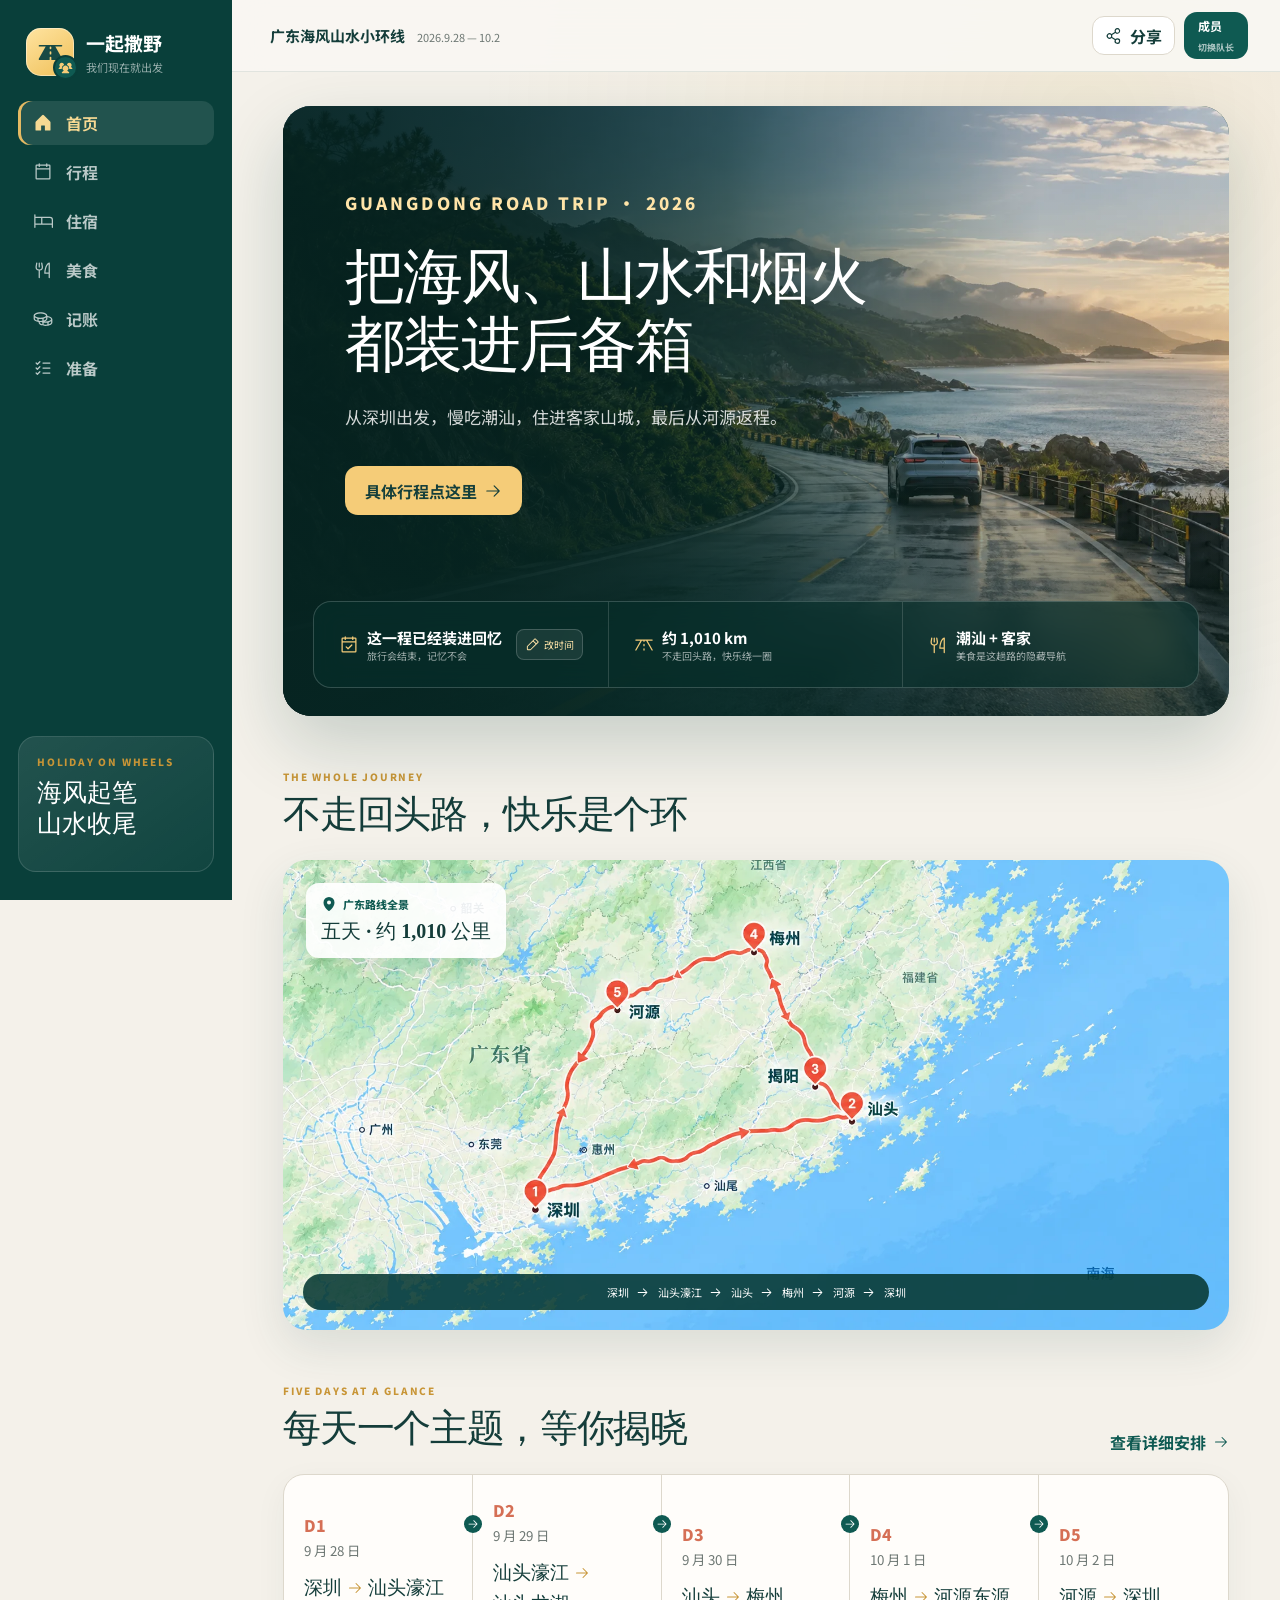
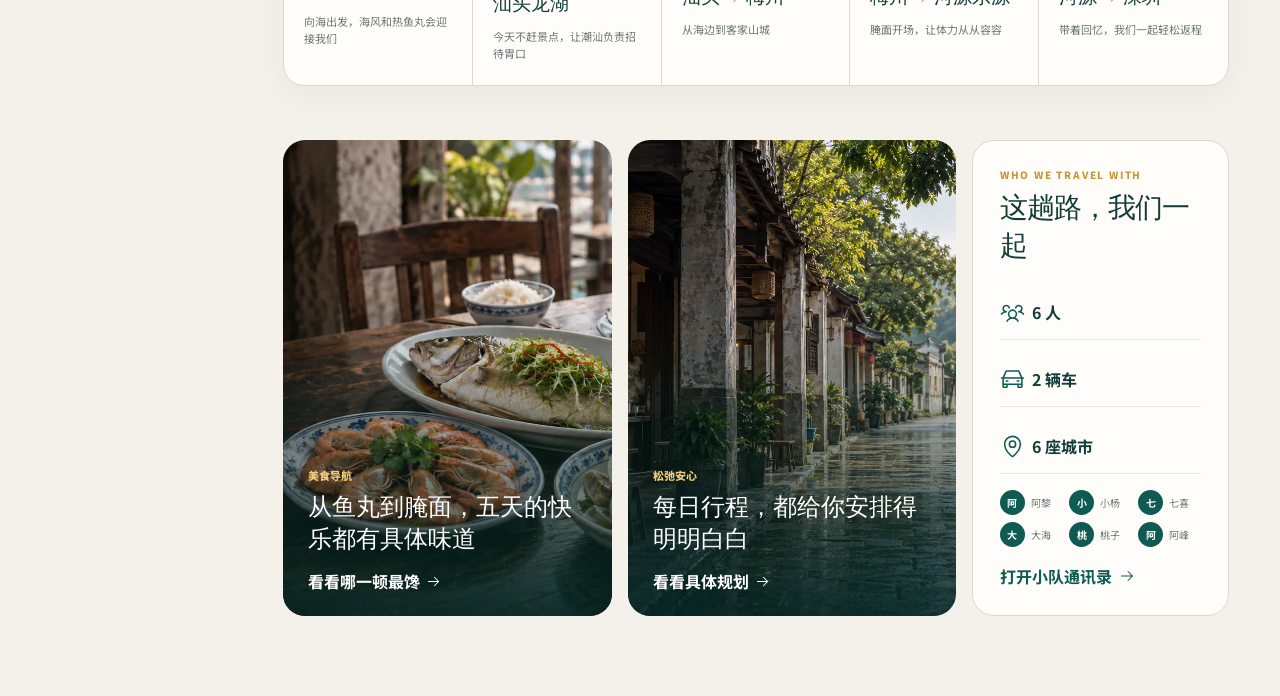
==== commit 87033a84: "publish mobile editing and navigation fixes" ====
--- a/index.html
+++ b/index.html
@@ -6,8 +6,8 @@
     <meta name="description" content="一起撒野：6 个朋友、2 辆车、五天四晚的广东海风山水自驾之旅。" />
     <meta name="theme-color" content="#0d524b" />
     <title>一起撒野｜广东海风山水小环线</title>
-    <script type="module" crossorigin src="/assets/index-DcOOU-s5.js"></script>
-    <link rel="stylesheet" crossorigin href="/assets/index-CNDGIcJW.css">
+    <script type="module" crossorigin src="/assets/index-hLw9zOUU.js"></script>
+    <link rel="stylesheet" crossorigin href="/assets/index-COpRMlnr.css">
   </head>
   <body>
     <div id="root"></div>
--- a/assets/index-COpRMlnr.css
+++ b/assets/index-COpRMlnr.css
@@ -0,0 +1 @@
+.leaflet-pane,.leaflet-tile,.leaflet-marker-icon,.leaflet-marker-shadow,.leaflet-tile-container,.leaflet-pane>svg,.leaflet-pane>canvas,.leaflet-zoom-box,.leaflet-image-layer,.leaflet-layer{position:absolute;left:0;top:0}.leaflet-container{overflow:hidden}.leaflet-tile,.leaflet-marker-icon,.leaflet-marker-shadow{-webkit-user-select:none;-moz-user-select:none;user-select:none;-webkit-user-drag:none}.leaflet-tile::selection{background:transparent}.leaflet-safari .leaflet-tile{image-rendering:-webkit-optimize-contrast}.leaflet-safari .leaflet-tile-container{width:1600px;height:1600px;-webkit-transform-origin:0 0}.leaflet-marker-icon,.leaflet-marker-shadow{display:block}.leaflet-container .leaflet-overlay-pane svg{max-width:none!important;max-height:none!important}.leaflet-container .leaflet-marker-pane img,.leaflet-container .leaflet-shadow-pane img,.leaflet-container .leaflet-tile-pane img,.leaflet-container img.leaflet-image-layer,.leaflet-container .leaflet-tile{max-width:none!important;max-height:none!important;width:auto;padding:0}.leaflet-container img.leaflet-tile{mix-blend-mode:plus-lighter}.leaflet-container.leaflet-touch-zoom{-ms-touch-action:pan-x pan-y;touch-action:pan-x pan-y}.leaflet-container.leaflet-touch-drag{-ms-touch-action:pinch-zoom;touch-action:none;touch-action:pinch-zoom}.leaflet-container.leaflet-touch-drag.leaflet-touch-zoom{-ms-touch-action:none;touch-action:none}.leaflet-container{-webkit-tap-highlight-color:transparent}.leaflet-container a{-webkit-tap-highlight-color:rgba(51,181,229,.4)}.leaflet-tile{filter:inherit;visibility:hidden}.leaflet-tile-loaded{visibility:inherit}.leaflet-zoom-box{width:0;height:0;-moz-box-sizing:border-box;box-sizing:border-box;z-index:800}.leaflet-overlay-pane svg{-moz-user-select:none}.leaflet-pane{z-index:400}.leaflet-tile-pane{z-index:200}.leaflet-overlay-pane{z-index:400}.leaflet-shadow-pane{z-index:500}.leaflet-marker-pane{z-index:600}.leaflet-tooltip-pane{z-index:650}.leaflet-popup-pane{z-index:700}.leaflet-map-pane canvas{z-index:100}.leaflet-map-pane svg{z-index:200}.leaflet-vml-shape{width:1px;height:1px}.lvml{behavior:url(#default#VML);display:inline-block;position:absolute}.leaflet-control{position:relative;z-index:800;pointer-events:visiblePainted;pointer-events:auto}.leaflet-top,.leaflet-bottom{position:absolute;z-index:1000;pointer-events:none}.leaflet-top{top:0}.leaflet-right{right:0}.leaflet-bottom{bottom:0}.leaflet-left{left:0}.leaflet-control{float:left;clear:both}.leaflet-right .leaflet-control{float:right}.leaflet-top .leaflet-control{margin-top:10px}.leaflet-bottom .leaflet-control{margin-bottom:10px}.leaflet-left .leaflet-control{margin-left:10px}.leaflet-right .leaflet-control{margin-right:10px}.leaflet-fade-anim .leaflet-popup{opacity:0;-webkit-transition:opacity .2s linear;-moz-transition:opacity .2s linear;transition:opacity .2s linear}.leaflet-fade-anim .leaflet-map-pane .leaflet-popup{opacity:1}.leaflet-zoom-animated{-webkit-transform-origin:0 0;-ms-transform-origin:0 0;transform-origin:0 0}svg.leaflet-zoom-animated{will-change:transform}.leaflet-zoom-anim .leaflet-zoom-animated{-webkit-transition:-webkit-transform .25s cubic-bezier(0,0,.25,1);-moz-transition:-moz-transform .25s cubic-bezier(0,0,.25,1);transition:transform .25s cubic-bezier(0,0,.25,1)}.leaflet-zoom-anim .leaflet-tile,.leaflet-pan-anim .leaflet-tile{-webkit-transition:none;-moz-transition:none;transition:none}.leaflet-zoom-anim .leaflet-zoom-hide{visibility:hidden}.leaflet-interactive{cursor:pointer}.leaflet-grab{cursor:-webkit-grab;cursor:-moz-grab;cursor:grab}.leaflet-crosshair,.leaflet-crosshair .leaflet-interactive{cursor:crosshair}.leaflet-popup-pane,.leaflet-control{cursor:auto}.leaflet-dragging .leaflet-grab,.leaflet-dragging .leaflet-grab .leaflet-interactive,.leaflet-dragging .leaflet-marker-draggable{cursor:move;cursor:-webkit-grabbing;cursor:-moz-grabbing;cursor:grabbing}.leaflet-marker-icon,.leaflet-marker-shadow,.leaflet-image-layer,.leaflet-pane>svg path,.leaflet-tile-container{pointer-events:none}.leaflet-marker-icon.leaflet-interactive,.leaflet-image-layer.leaflet-interactive,.leaflet-pane>svg path.leaflet-interactive,svg.leaflet-image-layer.leaflet-interactive path{pointer-events:visiblePainted;pointer-events:auto}.leaflet-container{background:#ddd;outline-offset:1px}.leaflet-container a{color:#0078a8}.leaflet-zoom-box{border:2px dotted #38f;background:#ffffff80}.leaflet-container{font-family:Helvetica Neue,Arial,Helvetica,sans-serif;font-size:12px;font-size:.75rem;line-height:1.5}.leaflet-bar{box-shadow:0 1px 5px #000000a6;border-radius:4px}.leaflet-bar a{background-color:#fff;border-bottom:1px solid #ccc;width:26px;height:26px;line-height:26px;display:block;text-align:center;text-decoration:none;color:#000}.leaflet-bar a,.leaflet-control-layers-toggle{background-position:50% 50%;background-repeat:no-repeat;display:block}.leaflet-bar a:hover,.leaflet-bar a:focus{background-color:#f4f4f4}.leaflet-bar a:first-child{border-top-left-radius:4px;border-top-right-radius:4px}.leaflet-bar a:last-child{border-bottom-left-radius:4px;border-bottom-right-radius:4px;border-bottom:none}.leaflet-bar a.leaflet-disabled{cursor:default;background-color:#f4f4f4;color:#bbb}.leaflet-touch .leaflet-bar a{width:30px;height:30px;line-height:30px}.leaflet-touch .leaflet-bar a:first-child{border-top-left-radius:2px;border-top-right-radius:2px}.leaflet-touch .leaflet-bar a:last-child{border-bottom-left-radius:2px;border-bottom-right-radius:2px}.leaflet-control-zoom-in,.leaflet-control-zoom-out{font:700 18px Lucida Console,Monaco,monospace;text-indent:1px}.leaflet-touch .leaflet-control-zoom-in,.leaflet-touch .leaflet-control-zoom-out{font-size:22px}.leaflet-control-layers{box-shadow:0 1px 5px #0006;background:#fff;border-radius:5px}.leaflet-control-layers-toggle{background-image:url([data-uri]);width:36px;height:36px}.leaflet-retina .leaflet-control-layers-toggle{background-image:url([data-uri]);background-size:26px 26px}.leaflet-touch .leaflet-control-layers-toggle{width:44px;height:44px}.leaflet-control-layers .leaflet-control-layers-list,.leaflet-control-layers-expanded .leaflet-control-layers-toggle{display:none}.leaflet-control-layers-expanded .leaflet-control-layers-list{display:block;position:relative}.leaflet-control-layers-expanded{padding:6px 10px 6px 6px;color:#333;background:#fff}.leaflet-control-layers-scrollbar{overflow-y:scroll;overflow-x:hidden;padding-right:5px}.leaflet-control-layers-selector{margin-top:2px;position:relative;top:1px}.leaflet-control-layers label{display:block;font-size:13px;font-size:1.08333em}.leaflet-control-layers-separator{height:0;border-top:1px solid #ddd;margin:5px -10px 5px -6px}.leaflet-default-icon-path{background-image:url([data-uri])}.leaflet-container .leaflet-control-attribution{background:#fff;background:#fffc;margin:0}.leaflet-control-attribution,.leaflet-control-scale-line{padding:0 5px;color:#333;line-height:1.4}.leaflet-control-attribution a{text-decoration:none}.leaflet-control-attribution a:hover,.leaflet-control-attribution a:focus{text-decoration:underline}.leaflet-attribution-flag{display:inline!important;vertical-align:baseline!important;width:1em;height:.6669em}.leaflet-left .leaflet-control-scale{margin-left:5px}.leaflet-bottom .leaflet-control-scale{margin-bottom:5px}.leaflet-control-scale-line{border:2px solid #777;border-top:none;line-height:1.1;padding:2px 5px 1px;white-space:nowrap;-moz-box-sizing:border-box;box-sizing:border-box;background:#fffc;text-shadow:1px 1px #fff}.leaflet-control-scale-line:not(:first-child){border-top:2px solid #777;border-bottom:none;margin-top:-2px}.leaflet-control-scale-line:not(:first-child):not(:last-child){border-bottom:2px solid #777}.leaflet-touch .leaflet-control-attribution,.leaflet-touch .leaflet-control-layers,.leaflet-touch .leaflet-bar{box-shadow:none}.leaflet-touch .leaflet-control-layers,.leaflet-touch .leaflet-bar{border:2px solid rgba(0,0,0,.2);background-clip:padding-box}.leaflet-popup{position:absolute;text-align:center;margin-bottom:20px}.leaflet-popup-content-wrapper{padding:1px;text-align:left;border-radius:12px}.leaflet-popup-content{margin:13px 24px 13px 20px;line-height:1.3;font-size:13px;font-size:1.08333em;min-height:1px}.leaflet-popup-content p{margin:1.3em 0}.leaflet-popup-tip-container{width:40px;height:20px;position:absolute;left:50%;margin-top:-1px;margin-left:-20px;overflow:hidden;pointer-events:none}.leaflet-popup-tip{width:17px;height:17px;padding:1px;margin:-10px auto 0;pointer-events:auto;-webkit-transform:rotate(45deg);-moz-transform:rotate(45deg);-ms-transform:rotate(45deg);transform:rotate(45deg)}.leaflet-popup-content-wrapper,.leaflet-popup-tip{background:#fff;color:#333;box-shadow:0 3px 14px #0006}.leaflet-container a.leaflet-popup-close-button{position:absolute;top:0;right:0;border:none;text-align:center;width:24px;height:24px;font:16px/24px Tahoma,Verdana,sans-serif;color:#757575;text-decoration:none;background:transparent}.leaflet-container a.leaflet-popup-close-button:hover,.leaflet-container a.leaflet-popup-close-button:focus{color:#585858}.leaflet-popup-scrolled{overflow:auto}.leaflet-oldie .leaflet-popup-content-wrapper{-ms-zoom:1}.leaflet-oldie .leaflet-popup-tip{width:24px;margin:0 auto;-ms-filter:"progid:DXImageTransform.Microsoft.Matrix(M11=0.70710678, M12=0.70710678, M21=-0.70710678, M22=0.70710678)";filter:progid:DXImageTransform.Microsoft.Matrix(M11=.70710678,M12=.70710678,M21=-.70710678,M22=.70710678)}.leaflet-oldie .leaflet-control-zoom,.leaflet-oldie .leaflet-control-layers,.leaflet-oldie .leaflet-popup-content-wrapper,.leaflet-oldie .leaflet-popup-tip{border:1px solid #999}.leaflet-div-icon{background:#fff;border:1px solid #666}.leaflet-tooltip{position:absolute;padding:6px;background-color:#fff;border:1px solid #fff;border-radius:3px;color:#222;white-space:nowrap;-webkit-user-select:none;-moz-user-select:none;-ms-user-select:none;user-select:none;pointer-events:none;box-shadow:0 1px 3px #0006}.leaflet-tooltip.leaflet-interactive{cursor:pointer;pointer-events:auto}.leaflet-tooltip-top:before,.leaflet-tooltip-bottom:before,.leaflet-tooltip-left:before,.leaflet-tooltip-right:before{position:absolute;pointer-events:none;border:6px solid transparent;background:transparent;content:""}.leaflet-tooltip-bottom{margin-top:6px}.leaflet-tooltip-top{margin-top:-6px}.leaflet-tooltip-bottom:before,.leaflet-tooltip-top:before{left:50%;margin-left:-6px}.leaflet-tooltip-top:before{bottom:0;margin-bottom:-12px;border-top-color:#fff}.leaflet-tooltip-bottom:before{top:0;margin-top:-12px;margin-left:-6px;border-bottom-color:#fff}.leaflet-tooltip-left{margin-left:-6px}.leaflet-tooltip-right{margin-left:6px}.leaflet-tooltip-left:before,.leaflet-tooltip-right:before{top:50%;margin-top:-6px}.leaflet-tooltip-left:before{right:0;margin-right:-12px;border-left-color:#fff}.leaflet-tooltip-right:before{left:0;margin-left:-12px;border-right-color:#fff}@media print{.leaflet-control{-webkit-print-color-adjust:exact;print-color-adjust:exact}}:root{font-family:Noto Sans SC Variable,system-ui,sans-serif;color:#143d3a;background:#f4f1ea;font-synthesis:none;--ink:#143d3a;--green:#0f5a52;--deep:#093f3a;--cream:#f4f1ea;--paper:#fffdfa;--line:#ddd8cc;--gold:#c89536;--coral:#d56f55;--muted:#6d7773}*{box-sizing:border-box}html{scroll-behavior:smooth;-webkit-text-size-adjust:100%}html,body,#root{width:100%;max-width:100%;min-height:100%;overflow-x:clip}body{margin:0;min-width:0;min-height:100vh;background:radial-gradient(circle at 85% 5%,rgba(216,169,74,.12),transparent 25%),var(--cream)}img,svg{max-width:100%}button,input,select,textarea{font:inherit}button,a{-webkit-tap-highlight-color:transparent;touch-action:manipulation}button{cursor:pointer}a{color:inherit}h1,h2,h3,p{margin-top:0}h1,h2{letter-spacing:-.035em}.product-shell{width:100%;max-width:100%;min-width:0;min-height:100vh;display:grid;grid-template-columns:232px minmax(0,1fr);overflow-x:clip}.sidebar{position:sticky;top:0;height:100vh;padding:28px 18px;display:flex;flex-direction:column;background:var(--deep);color:#fff;z-index:20}.brand-block{display:flex;align-items:center;gap:12px;padding:0 8px 25px}.brand-mark{width:44px;height:44px;display:grid;place-items:center;border-radius:14px;color:#174a45;background:#f0c977}.brand-block strong,.brand-block span{display:block}.brand-block strong{font-size:19px}.brand-block span{margin-top:3px;color:#ffffff94;font-size:11px}.side-nav{display:grid;gap:5px}.nav-item{width:100%;min-height:44px;display:flex;align-items:center;gap:13px;padding:0 15px;border:0;border-radius:12px;color:#ffffffb8;background:transparent;font-weight:660;text-align:left}.nav-item:hover,.nav-item.is-active{color:#fff;background:#ffffff1a}.nav-item.is-active{color:#f6d993;box-shadow:inset 3px 0 #e5ba63}.utility-nav{margin-top:14px;border-top:1px solid rgba(255,255,255,.12);border-radius:0 0 12px 12px}.sidebar-trip{margin-top:auto;padding:18px;border:1px solid rgba(255,255,255,.13);border-radius:18px;background:linear-gradient(145deg,#ffffff1a,#ffffff09)}.sidebar-trip strong{display:block;margin:8px 0 14px;font-family:Georgia,serif;font-size:25px;line-height:1.25}.sidebar-meta{display:flex;gap:8px;align-items:center;margin-top:8px;color:#ffffffad;font-size:12px}.shell-main,.content-area,.standard-page,.overview-page{min-width:0;max-width:100%}.topbar{position:sticky;top:0;z-index:15;min-height:72px;display:flex;align-items:center;justify-content:space-between;gap:16px;padding:12px 32px;border-bottom:1px solid rgba(13,67,61,.1);background:#f9f7f2eb;-webkit-backdrop-filter:blur(16px);backdrop-filter:blur(16px)}.trip-switcher{display:flex;align-items:baseline;gap:12px;border:0;background:none;color:var(--ink);text-align:left}.trip-switcher strong{font-size:15px}.trip-switcher span{color:var(--muted);font-size:11px}.topbar-actions{display:flex;align-items:center;gap:9px}.publish-state,.mode-switch,.icon-button,.primary-button,.secondary-button,.gold-button,.small-action,.text-button,.hero-button{display:inline-flex;align-items:center;justify-content:center;gap:7px;border:0;font-weight:700}.publish-state{min-height:38px;padding:0 12px;border-radius:10px;color:#72807b;background:#ebe9e3}.publish-state.has-draft{color:#fff;background:var(--coral)}.publish-state.icon-only{width:40px;padding:0}.icon-button{width:39px;height:39px;border-radius:11px;color:var(--green);background:#fff;border:1px solid var(--line)}.mode-switch{min-height:46px;padding:5px 14px;flex-direction:column;align-items:flex-start;border-radius:13px;color:#fff;background:var(--green)}.mode-switch strong{font-size:inherit}.mode-switch span{font-size:9px;color:#fff9}.friend-mode-badge{min-height:46px;display:flex;flex-direction:column;justify-content:center;padding:5px 14px;border-radius:13px;color:#fff;background:var(--green);font-size:12px;font-weight:800}.friend-mode-badge span{font-size:9px;color:#ffffff9e}.primary-button,.secondary-button,.gold-button{min-height:43px;padding:0 17px;border-radius:12px}.primary-button{color:#fff;background:var(--green)}.secondary-button{color:var(--ink);background:#fff;border:1px solid var(--line)}.secondary-button.compact{min-height:39px;padding:0 12px}.gold-button{color:#fff;background:var(--gold)}button:disabled{cursor:default;opacity:.55}.update-banner{position:sticky;top:72px;z-index:14;display:flex;justify-content:space-between;align-items:center;gap:18px;padding:11px 32px;color:#5f301f;background:#f9dfd5;border-bottom:1px solid #efc7b7}.update-banner div{display:flex;align-items:center;gap:10px}.update-banner span{font-size:12px}.update-banner button{border:0;background:transparent;color:#8b3e27;font-weight:800}.content-area{padding:34px clamp(22px,4vw,60px) 80px}.standard-page,.overview-page{width:min(1280px,100%);margin:0 auto}.eyebrow{margin:0;color:var(--gold);font-size:10px;line-height:1.4;font-weight:850;letter-spacing:.18em;text-transform:uppercase}.eyebrow.light{color:#ffe4a8}.workspace-title,.section-heading{display:flex;justify-content:space-between;align-items:flex-end;gap:25px}.workspace-title{margin-bottom:25px}.workspace-title h1{margin:7px 0;font-family:Georgia,"Noto Serif SC",serif;font-size:clamp(34px,4vw,50px);font-weight:560}.workspace-title p:not(.eyebrow),.section-heading>p{max-width:580px;margin:0;color:var(--muted);line-height:1.75}.page-stat{min-width:130px;padding:14px 18px;border-left:2px solid var(--gold);background:#ffffff80}.page-stat strong,.page-stat span{display:block}.page-stat strong{font-family:Georgia,serif;font-size:28px}.page-stat span{margin-top:3px;color:var(--muted);font-size:11px}.panel{border:1px solid var(--line);border-radius:20px;background:#fffdfaeb;box-shadow:0 12px 34px #173a360d}.panel-title-row{display:flex;align-items:flex-start;justify-content:space-between;gap:14px}.text-button{padding:0;color:var(--green);background:transparent}.small-action{min-height:37px;padding:0 13px;border-radius:10px;color:#fff;background:var(--green)}.small-action.ghost{color:var(--green);background:#eef3ef}.home-hero{position:relative;min-height:610px;overflow:hidden;border-radius:28px;color:#fff;background:#123c37;box-shadow:0 28px 70px #0f3f3a33}.home-hero>img{position:absolute;top:0;right:0;bottom:0;left:0;width:100%;height:100%;object-fit:cover}.hero-scrim{position:absolute;top:0;right:0;bottom:0;left:0;background:linear-gradient(90deg,#062522e6,#08302b9e 47%,#08302b14 80%),linear-gradient(0deg,rgba(7,34,31,.72),transparent 50%)}.hero-copy{position:relative;z-index:2;width:min(900px,76%);padding:82px 62px 155px}.hero-kicker{display:inline-flex;align-items:center;gap:7px;margin:17px 0 13px;padding:7px 11px;border-radius:999px;color:#ffe4a8;background:#ffffff1c;font-size:12px}.hero-copy h1{max-width:850px;margin:24px 0 22px;font-family:Georgia,"Noto Serif SC",serif;font-size:clamp(48px,4.7vw,74px);line-height:1.14;letter-spacing:-.035em;font-weight:520}.hero-copy h1 span{display:block;white-space:nowrap}.hero-copy>p{max-width:580px;color:#ffffffd1;font-size:17px;line-height:1.8}.hero-button{min-height:49px;margin-top:17px;padding:0 20px;border-radius:13px;color:#153f3b;background:#f5cc78}.hero-facts{position:absolute;z-index:3;inset:auto 30px 28px;display:grid;grid-template-columns:repeat(3,1fr);border:1px solid rgba(255,255,255,.18);border-radius:18px;background:#072f2aad;-webkit-backdrop-filter:blur(12px);backdrop-filter:blur(12px)}.hero-facts span{min-height:85px;display:grid;grid-template-columns:28px 1fr;align-content:center;padding:12px 25px;border-right:1px solid rgba(255,255,255,.15)}.hero-facts span:last-child{border-right:0}.hero-facts svg{grid-row:1 / 3;align-self:center;color:#f4cc7a}.hero-facts strong,.hero-facts small{display:block}.hero-facts strong{font-size:15px}.hero-facts small{color:#ffffff9e;font-size:10px}.home-section{margin-top:54px}.section-heading{margin-bottom:20px}.section-heading h2{margin:5px 0 0;font-family:Georgia,"Noto Serif SC",serif;font-size:clamp(27px,3vw,38px);font-weight:540}.route-map{position:relative;min-height:470px;overflow:hidden;border-radius:24px;background:#d9e5d4;box-shadow:0 17px 45px #244c471f}.route-map>img{position:absolute;top:0;right:0;bottom:0;left:0;width:100%;height:100%;object-fit:cover}.map-toolbar{position:absolute;inset:23px 23px auto;display:flex;align-items:flex-start;justify-content:space-between}.map-toolbar>div{display:grid;gap:6px;padding:13px 15px;border-radius:13px;background:#ffffffeb;box-shadow:0 8px 28px #123a361c}.map-kicker{display:flex;align-items:center;gap:6px;color:var(--green);font-size:11px;font-weight:800}.map-toolbar strong{font-family:Georgia,serif;font-size:20px}.map-edit{display:flex;align-items:center;gap:6px;padding:10px 13px;border:0;border-radius:11px;color:#fff;background:var(--green)}.map-stop-strip{position:absolute;inset:auto 20px 20px;display:flex;justify-content:center;gap:9px;padding:10px 15px;border-radius:999px;background:#073833e0;color:#fff}.map-stop-strip span{display:inline-flex;align-items:center;gap:7px;font-size:11px}.journey-strip{display:grid;grid-template-columns:repeat(5,1fr);border:1px solid var(--line);border-radius:21px;background:var(--paper);box-shadow:0 10px 32px #143d3a0d}.journey-strip button{position:relative;min-height:190px;padding:23px 20px;border:0;border-right:1px solid var(--line);background:transparent;text-align:left;color:var(--ink)}.journey-strip button:last-child{border-right:0}.journey-strip button:hover{background:#f7f3eb}.journey-strip span,.journey-strip small,.journey-strip strong{display:block}.journey-strip span{color:var(--coral);font-weight:850}.journey-strip small{margin:4px 0 15px;color:var(--muted)}.journey-strip strong{font-family:Georgia,serif;font-size:19px;line-height:1.35}.journey-strip p{margin:12px 0 0;color:var(--muted);font-size:11px;line-height:1.55}.journey-arrow{position:absolute;right:-10px;top:40px;z-index:2;padding:3px;border-radius:50%;color:#fff;background:var(--green)}.experience-grid{display:grid;grid-template-columns:1.15fr 1.15fr .9fr;gap:16px}.experience-card{position:relative;min-height:340px;overflow:hidden;border-radius:22px;color:#fff}.experience-card img{position:absolute;top:0;right:0;bottom:0;left:0;width:100%;height:100%;object-fit:cover}.experience-card:after{content:"";position:absolute;top:0;right:0;bottom:0;left:0;background:linear-gradient(0deg,rgba(4,38,35,.9),transparent 68%)}.experience-card>div{position:absolute;z-index:2;inset:auto 25px 23px}.experience-card span{color:#f3ca76;font-size:11px;font-weight:800}.experience-card strong{display:block;margin:7px 0 14px;font-family:Georgia,"Noto Serif SC",serif;font-size:24px;line-height:1.32}.experience-card button{display:inline-flex;align-items:center;gap:6px;padding:0;border:0;color:#fff;background:transparent;font-weight:700}.companion-card{padding:27px;border:1px solid var(--line);border-radius:22px;background:var(--paper)}.companion-card h2{margin:7px 0 20px;font-family:Georgia,serif;font-size:28px}.companion-facts{display:grid;gap:12px}.companion-facts span{display:grid;grid-template-columns:32px 1fr;align-items:center;padding:10px 0;border-bottom:1px solid #ebe7df}.companion-facts svg{grid-row:1 / 3;color:var(--green)}.companion-facts strong,.companion-facts small{display:block}.companion-facts small{color:var(--muted);font-size:10px}.companion-card>p:last-child,.source-note{margin:18px 0 0;color:var(--muted);font-size:11px;line-height:1.7}.day-rail{display:grid;grid-template-columns:repeat(5,minmax(150px,1fr));gap:9px;margin-bottom:16px;overflow-x:auto}.day-tab{min-width:150px;min-height:100px;padding:16px;border:1px solid var(--line);border-radius:15px;color:var(--ink);background:var(--paper);text-align:left}.day-tab span,.day-tab small,.day-tab strong{display:block}.day-tab span{font-family:Georgia,serif;font-size:24px}.day-tab small{margin:4px 0 8px;color:var(--muted);font-size:9px}.day-tab strong{font-size:12px}.day-tab.is-active{color:#fff;background:var(--green);border-color:var(--green)}.day-tab.is-active small{color:#ffffffa6}.day-overview-card{display:grid;grid-template-columns:minmax(300px,.8fr) minmax(450px,1.2fr);overflow:hidden;border:1px solid var(--line);border-radius:22px;background:var(--paper)}.day-copy{padding:35px}.day-badge{display:inline-flex;padding:7px 10px;border-radius:999px;color:#a94f3a;background:#fae9e4;font-size:11px;font-weight:800}.day-copy h2{display:flex;align-items:center;gap:9px;margin:18px 0 9px;font-family:Georgia,serif;font-size:34px}.day-theme{color:var(--muted);line-height:1.65}.day-metrics{display:grid;gap:10px;margin:26px 0}.day-metrics span{display:flex;align-items:center;gap:9px;font-size:12px}.day-metrics svg{color:var(--green)}.weather-callout{display:flex;gap:10px;padding:14px;border-radius:13px;color:#795211;background:#fff4d8}.weather-callout strong,.weather-callout span{display:block}.weather-callout span{margin-top:3px;font-size:10px}.day-map-wrap{position:relative;min-height:420px;background:#dbe6dc}.daily-map{position:absolute;top:0;right:0;bottom:0;left:0;z-index:1;background:transparent}.daily-map.leaflet-container{background:#ecf2eb2e}.map-stop-list{position:absolute;z-index:2;inset:auto 14px 14px;display:flex;flex-wrap:wrap;gap:7px;padding:9px;border-radius:13px;background:#ffffffed;box-shadow:0 8px 28px #0f403a24}.map-stop-list span{display:flex;align-items:center;gap:5px;color:var(--ink);font-size:10px;font-weight:700}.map-stop-list b,.map-number-marker span{display:grid;place-items:center;border-radius:50%;color:#fff;background:var(--coral)}.map-stop-list b{width:18px;height:18px;font-size:9px}.map-number-marker{background:transparent!important;border:0!important}.map-number-marker span{width:30px;height:30px;border:3px solid #fff;box-shadow:0 4px 12px #00000040;font-weight:850}.schedule-section{margin-top:25px;overflow:hidden;border:1px solid var(--line);border-radius:22px;background:var(--paper)}.schedule-heading{display:flex;align-items:center;justify-content:space-between;gap:15px;padding:24px 26px;border-bottom:1px solid var(--line)}.schedule-heading h2{margin:4px 0 0;font-size:25px}.schedule-heading span{color:var(--muted);font-size:11px}.draft-note{display:flex;align-items:center;gap:8px;padding:10px 25px;color:#8c4f1d;background:#fff0d9;font-size:11px}.schedule-list{padding:0 25px 14px}.schedule-row{display:grid;grid-template-columns:58px 38px minmax(0,1fr) 135px;gap:12px;align-items:center;min-height:108px;border-bottom:1px solid #ebe7df}.schedule-row:last-child{border-bottom:0}.schedule-row time{font-family:Georgia,serif;font-weight:800}.event-icon{width:36px;height:36px;display:grid;place-items:center;border-radius:50%;color:var(--green);background:#e7f2ee}.event-icon--food{color:#9a681d;background:#fff1d7}.event-icon--drive{color:#a84936;background:#fae7e2}.event-copy strong,.event-copy p,.event-copy small{display:block}.event-copy p{margin:5px 0;color:var(--muted);font-size:12px;line-height:1.55}.event-copy small{color:#919792;font-size:10px}.event-actions{display:grid;gap:6px;justify-items:stretch}.nav-link,.row-edit,.card-links a,.card-links button{min-height:34px;display:inline-flex;align-items:center;justify-content:center;gap:6px;padding:0 10px;border:0;border-radius:9px;text-decoration:none;font-size:10px;font-weight:750}.nav-link,.card-links a{color:#fff;background:var(--green)}.row-edit,.card-links button{color:var(--green);background:#edf3f0}.stay-list{display:grid;gap:18px}.stay-card{padding:25px;border:1px solid var(--line);border-radius:21px;background:var(--paper);box-shadow:0 12px 35px #133a360d}.stay-card-head{display:flex;justify-content:space-between;gap:20px}.stay-card-head h2{margin:9px 0 6px;font-family:Georgia,"Noto Serif SC",serif;font-size:26px}.stay-card-head small{margin-left:8px;color:var(--muted)}.stay-card-head p{display:flex;gap:6px;margin:0;color:var(--muted);font-size:12px}.status-pill,.meal-pill{display:inline-flex;padding:5px 8px;border-radius:999px;color:#7b5612;background:#fff0cf;font-size:9px;font-weight:850}.status-已预订{color:#176153;background:#dfeee8}.stay-detail-grid{display:grid;grid-template-columns:repeat(3,1fr);gap:10px;margin:20px 0}.stay-detail-grid>span{min-height:90px;display:grid;grid-template-columns:25px 1fr;align-content:center;padding:14px;border-radius:13px;background:#f4f3ee}.stay-detail-grid svg{grid-row:1 / 3;color:var(--green)}.stay-detail-grid b,.stay-detail-grid small{display:block}.stay-detail-grid b{font-size:11px}.stay-detail-grid small{margin-top:4px;color:var(--muted);font-size:10px;line-height:1.45}.stay-note{padding:12px 14px;border-left:3px solid var(--gold);color:var(--muted);background:#faf4e7;font-size:11px;line-height:1.7}.card-links{display:flex;flex-wrap:wrap;gap:8px}.food-intro{display:grid;grid-template-columns:40% 1fr;min-height:270px;overflow:hidden;margin-bottom:25px;border-radius:22px;color:#fff;background:var(--deep)}.food-intro img{width:100%;height:100%;object-fit:cover}.food-intro>div{padding:35px;align-self:center}.food-intro span{color:#f0c873;font-size:11px;font-weight:800}.food-intro h2{margin:9px 0 13px;font-family:Georgia,"Noto Serif SC",serif;font-size:29px;line-height:1.35}.food-intro p{margin:0;color:#ffffffb3;line-height:1.65}.food-days{display:grid;gap:17px}.food-day{display:grid;grid-template-columns:165px 1fr;gap:15px}.food-day-heading{min-height:200px;display:flex;flex-direction:column;justify-content:space-between;padding:21px;border-radius:18px;color:#fff;background:var(--green)}.food-day-heading>span{font-family:Georgia,serif;font-size:32px}.food-day-heading strong,.food-day-heading small{display:block}.food-day-heading small{margin-top:4px;color:#fff9}.food-card-grid{display:grid;grid-template-columns:repeat(2,1fr);gap:13px}.restaurant-card{padding:20px;border:1px solid var(--line);border-radius:18px;background:var(--paper)}.restaurant-top{display:flex;justify-content:space-between;gap:8px}.restaurant-card h3{margin:12px 0;font-size:18px}.restaurant-card>p{display:flex;gap:7px;margin:7px 0;color:var(--muted);font-size:11px;line-height:1.5}.dish-line{color:var(--ink)!important;font-weight:700}.food-check{display:grid;grid-template-columns:20px 1fr;gap:7px;margin-top:12px;padding-top:10px;border-top:1px solid #ece8df;color:var(--muted);font-size:10px}.food-check svg{color:var(--gold)}.food-check b{display:block;margin-bottom:2px;color:var(--ink)}.restaurant-card .card-links{margin-top:15px}.ledger-summary{display:grid;grid-template-columns:1.15fr 1fr 1fr;gap:14px;margin-bottom:18px}.ledger-summary article{min-height:145px;display:grid;grid-template-columns:34px 1fr;align-content:center;padding:22px;border:1px solid var(--line);border-radius:18px;background:var(--paper)}.ledger-summary svg{grid-row:1 / 4;color:var(--gold)}.ledger-summary span,.ledger-summary strong,.ledger-summary small{display:block}.ledger-summary span{color:var(--muted);font-size:10px}.ledger-summary strong{margin:4px 0;font-family:inherit;font-size:28px;font-variant-numeric:tabular-nums;letter-spacing:0}.ledger-summary small{color:var(--muted);font-size:9px}.total-card{color:#fff;background:var(--green)!important;border-color:var(--green)!important}.total-card span,.total-card small{color:#ffffffa6}.expense-layout{display:grid;grid-template-columns:minmax(0,1.45fr) minmax(320px,.7fr);gap:18px;align-items:start}.ledger-panel,.expense-form,.read-only-card{padding:24px}.ledger-list{margin-top:17px}.ledger-list article{display:grid;grid-template-columns:62px 1fr auto;gap:12px;align-items:center;min-height:74px;border-bottom:1px solid #ebe7df}.ledger-category{padding:5px 7px;border-radius:999px;color:#81530f;background:#fff0d0;font-size:9px;text-align:center;font-weight:800}.ledger-list strong,.ledger-list small{display:block}.ledger-list small{margin-top:4px;color:var(--muted);font-size:9px}.ledger-list b{text-align:right}.ledger-list b small{font-weight:500}.empty-state{min-height:260px;display:flex;flex-direction:column;align-items:center;justify-content:center;gap:8px;color:var(--muted);text-align:center}.empty-state strong{color:var(--ink)}.empty-state span{max-width:350px;font-size:11px;line-height:1.6}.category-summary{margin-top:20px;padding-top:18px;border-top:1px solid var(--line)}.category-summary h3{font-size:13px}.category-summary>div{display:grid;grid-template-columns:54px 1fr 70px;gap:8px;align-items:center;margin-top:9px;font-size:10px}.category-summary i{height:6px;border-radius:999px;background:var(--gold)}.category-summary strong{text-align:right}.expense-form{border:1px solid var(--line);border-radius:20px;background:var(--paper)}.form-heading{display:flex;align-items:center;gap:8px;margin-bottom:17px}.form-heading svg{color:var(--gold)}.form-grid{display:grid;grid-template-columns:repeat(2,minmax(0,1fr));gap:13px}.form-grid label{display:grid;gap:6px;color:#53635e;font-size:10px;font-weight:700}.full-field{grid-column:1 / -1}.form-grid input,.form-grid select,.form-grid textarea{width:100%;min-height:43px;padding:9px 11px;border:1px solid #d7d4cb;border-radius:10px;color:var(--ink);background:#fff;outline:0}.form-grid textarea{min-height:82px;resize:vertical}.form-grid input:focus,.form-grid select:focus,.form-grid textarea:focus{border-color:var(--green);box-shadow:0 0 0 3px #0f5a521a}.form-error{color:#b3422f;font-size:11px}.expense-form .gold-button{width:100%;margin-top:15px}.vehicle-section,.checklist-board{margin-bottom:28px}.vehicle-grid{display:grid;grid-template-columns:repeat(2,1fr);gap:14px}.vehicle-grid article{padding:22px;border:1px solid var(--line);border-radius:18px;background:var(--paper)}.vehicle-title{display:grid;grid-template-columns:42px 1fr 36px;gap:10px;align-items:center}.vehicle-title>span{width:42px;height:42px;display:grid;place-items:center;border-radius:12px;color:var(--green);background:#e4efeb}.vehicle-title strong,.vehicle-title small{display:block}.vehicle-title small{color:var(--muted)}.vehicle-title button{width:35px;height:35px;border:0;border-radius:9px;color:var(--green);background:#edf3f0}.vehicle-grid dl{display:grid;grid-template-columns:repeat(3,1fr);gap:8px;margin:18px 0}.vehicle-grid dl div{padding:10px;border-radius:10px;background:#f3f2ed}.vehicle-grid dt{color:var(--muted);font-size:9px}.vehicle-grid dd{margin:3px 0 0;font-size:11px;font-weight:800}.vehicle-grid article>p{margin:0;color:var(--muted);font-size:11px;line-height:1.6}.checklist-columns{display:grid;grid-template-columns:repeat(4,1fr);gap:12px}.checklist-columns>section{padding:18px;border:1px solid var(--line);border-radius:17px;background:var(--paper)}.checklist-columns h3{font-size:14px}.check-item{display:grid;grid-template-columns:24px 1fr;gap:8px;padding:12px 0;border-top:1px solid #ebe7df;cursor:pointer}.check-item input{position:absolute;opacity:0;pointer-events:none}.check-box{width:21px;height:21px;display:grid;place-items:center;border:1px solid #bfc9c3;border-radius:6px;color:#fff}.check-item.done .check-box{background:var(--green);border-color:var(--green)}.check-item strong,.check-item small{display:block}.check-item strong{font-size:11px}.check-item small{margin-top:4px;color:var(--muted);font-size:9px;line-height:1.5}.check-item.done strong{text-decoration:line-through;color:#7b8581}.safety-grid{display:grid;grid-template-columns:repeat(3,1fr);gap:12px}.safety-grid article{padding:20px;border-radius:17px;color:#fff;background:var(--green)}.safety-grid svg{color:#f1cb78}.safety-grid strong{display:block;margin:10px 0 6px}.safety-grid p{margin:0;color:#ffffffad;font-size:10px;line-height:1.65}.official-links{display:flex;flex-wrap:wrap;align-items:center;gap:8px;margin-top:18px;padding:18px;border:1px solid var(--line);border-radius:16px;background:var(--paper)}.official-links h2{margin:0 12px 0 0;font-size:14px}.official-links a{display:inline-flex;align-items:center;gap:5px;padding:7px 9px;border-radius:8px;color:var(--green);background:#edf3f0;font-size:10px;text-decoration:none;font-weight:700}.release-status{display:flex;align-items:center;gap:12px;padding:20px}.release-status svg{color:var(--green)}.release-status strong,.release-status span{display:block}.release-status span{color:var(--muted);font-size:11px}.updates-timeline{margin-top:18px}.update-entry{display:grid;grid-template-columns:62px 1fr 30px;gap:16px;padding:20px 4px;border-bottom:1px solid var(--line)}.version-pill{height:fit-content;padding:6px 8px;border-radius:999px;color:#fff;background:var(--green);font-size:10px;text-align:center}.update-entry small,.update-entry p{color:var(--muted);font-size:10px}.update-entry h2{margin:5px 0;font-size:17px}.modal-backdrop{position:fixed;z-index:100;top:0;right:0;bottom:0;left:0;display:flex;align-items:center;justify-content:center;padding:20px;background:#0723208f;-webkit-backdrop-filter:blur(7px);backdrop-filter:blur(7px)}.modal-card{width:min(610px,100%);max-height:88vh;overflow:auto;padding:24px;border-radius:21px;background:var(--paper);box-shadow:0 30px 90px #00000040}.modal-card:focus{outline:0}.modal-card--wide{width:min(940px,100%)}.modal-header{display:flex;align-items:flex-start;justify-content:space-between;margin-bottom:19px}.modal-header h2{margin:5px 0 0;font-family:Georgia,serif;font-size:28px}.modal-intro{color:var(--muted);font-size:11px;line-height:1.6}.modal-actions{display:flex;justify-content:flex-end;gap:9px;margin-top:20px}.organizer-access-form>label{display:grid;gap:8px;color:#53635e;font-size:13px;font-weight:700}.organizer-access-form input{width:100%;min-height:48px;padding:10px 12px;border:1px solid #d7d4cb;border-radius:10px;color:var(--ink);background:#fff;outline:0;font:inherit}.organizer-access-form input:focus{border-color:var(--green);box-shadow:0 0 0 3px #0f5a521a}.organizer-access-form .form-hint{margin:10px 0 0;color:var(--muted);font-size:11px}.route-editor-list{display:grid;gap:10px}.route-editor-row{display:grid;grid-template-columns:repeat(4,1fr);gap:10px;padding:15px;border:1px solid var(--line);border-radius:14px}.route-editor-row legend{display:flex;align-items:center;gap:7px;padding:0 6px;font-size:10px}.route-editor-row label{display:grid;gap:5px;color:var(--muted);font-size:9px}.route-editor-row input{min-height:39px;padding:7px 9px;border:1px solid var(--line);border-radius:9px}.toast{position:fixed;z-index:120;right:24px;bottom:24px;display:flex;align-items:center;gap:8px;padding:13px 17px;border-radius:12px;color:#fff;background:#153f3a;box-shadow:0 15px 45px #0000003d;font-weight:700}.brand-mark{position:relative;width:48px;height:48px;border-radius:15px;background:linear-gradient(145deg,#ffe4a1,#efbf57);box-shadow:inset 0 0 0 1px #ffffff6b}.brand-mark-friends{position:absolute;right:-4px;bottom:-4px;padding:3px;box-sizing:content-box;border:2px solid var(--deep);border-radius:50%;color:#f5cc78;background:var(--green)}.hero-facts .countdown-fact{position:relative;grid-template-columns:28px 1fr auto}.countdown-fact button{grid-column:3;grid-row:1 / 3;align-self:center;display:inline-flex;align-items:center;gap:4px;padding:7px 8px;border:1px solid rgba(255,255,255,.18);border-radius:8px;color:#ffe4a8;background:#ffffff14;font-size:10px}.countdown-fact button svg{grid-row:auto;color:currentColor}.journey-strip .journey-route{display:flex;align-items:center;flex-wrap:wrap;gap:5px}.journey-route b{font:inherit;white-space:nowrap}.journey-route svg{flex:0 0 auto;color:var(--gold)}.companion-preview{display:grid;grid-template-columns:repeat(3,1fr);gap:7px;margin-top:16px}.companion-preview span{display:flex;align-items:center;gap:6px;min-width:0;color:var(--muted);font-size:10px}.companion-preview b{width:25px;height:25px;flex:0 0 auto;display:grid;place-items:center;border-radius:50%;color:#fff;background:var(--green)}.companion-link{margin-top:17px}.service-summary{display:flex;gap:10px;margin:-10px 0 18px;padding:13px 14px;border-radius:13px;color:#fff;background:var(--green)}.service-summary svg{flex:0 0 auto;color:#f4cc7a}.service-summary strong,.service-summary span{display:block}.service-summary span{margin-top:3px;color:#ffffffb8;font-size:10px;line-height:1.5}.schedule-row time small{display:block;margin-top:4px;color:var(--muted);font-family:inherit;font-size:9px;font-weight:500}.service-row{margin-inline:-10px;padding-inline:10px;border-radius:13px;background:#f4f8f4}.event-title-line{display:flex;align-items:center;flex-wrap:wrap;gap:7px}.event-title-line span{padding:3px 7px;border-radius:999px;color:#78500c;background:#ffebbd;font-size:9px;font-weight:800}.event-copy small b{margin-right:2px;color:var(--ink)}.food-day-heading .small-action{align-self:stretch;min-height:42px;color:var(--deep);background:#f5cc78}.restaurant-card.is-backup{border-style:dashed;background:#faf8f2}.restaurant-card .food-specialty{margin:-4px 0 13px;padding-left:10px;border-left:2px solid var(--gold);color:var(--ink);font-family:Georgia,"Noto Serif SC",serif;font-size:12px;line-height:1.6}.restaurant-card>p span{min-width:0}.restaurant-card>p b{display:block;margin-bottom:2px;color:var(--ink)}.restaurant-practical{display:grid;grid-template-columns:1fr 1.4fr;gap:7px;margin-top:12px}.restaurant-practical span{padding:9px;border-radius:9px;color:var(--muted);background:#f2f0e9;font-size:10px;line-height:1.45}.restaurant-practical b{display:block;margin-bottom:2px;color:var(--ink)}.link-placeholder{align-self:center;color:var(--muted);font-size:10px}.vehicle-section,.checklist-board,.companion-directory{margin-bottom:34px}.butler-now{display:grid;grid-template-columns:minmax(240px,.8fr) minmax(0,1.2fr);gap:18px;margin-bottom:34px;padding:22px;border-radius:20px;color:#fff;background:linear-gradient(125deg,var(--deep),#17675d);box-shadow:0 16px 40px #0c4d4521}.butler-now>div{display:flex;align-items:center;gap:12px}.butler-now svg{color:#f5cc78}.butler-now p{margin:0}.butler-now p span,.butler-now p strong{display:block}.butler-now p span{color:#f5cc78;font-size:10px;font-weight:800;letter-spacing:.12em}.butler-now p strong{margin-top:5px;font-size:17px}.butler-now ol{display:grid;gap:7px;margin:0;padding:0;list-style:none}.butler-now li{display:grid;grid-template-columns:78px 1fr;gap:8px;align-items:center;padding:8px 10px;border-radius:9px;background:#ffffff14;font-size:11px}.butler-now li span{color:#ffffff94}.companion-grid{display:grid;grid-template-columns:repeat(3,1fr);gap:12px}.companion-grid article{padding:18px;border:1px solid var(--line);border-radius:17px;background:var(--paper)}.person-top{display:grid;grid-template-columns:38px 1fr 34px;gap:9px;align-items:center}.person-top>span{color:var(--green)}.person-top strong,.person-top small{display:block}.person-top small{margin-top:2px;color:var(--muted);font-size:9px}.person-top button{width:34px;height:34px;display:grid;place-items:center;border:0;border-radius:9px;color:var(--green);background:#edf3f0}.person-phone{display:flex;align-items:center;gap:7px;margin-top:14px;color:var(--green);font-size:13px;font-weight:800;text-decoration:none}.person-empty{margin:14px 0 0;color:var(--coral);font-size:11px}.companion-grid article>p:last-of-type{margin:10px 0 0;color:var(--muted);font-size:10px;line-height:1.5}.emergency-line{display:block;margin-top:9px;padding-top:9px;border-top:1px solid var(--line);color:var(--muted)}.checklist-columns{grid-template-columns:repeat(3,1fr)}.checklist-columns h3{display:flex;justify-content:space-between;gap:8px}.checklist-columns h3 small{color:var(--muted);font-size:10px;font-weight:600}.form-hint{margin:0;color:var(--muted);font-size:11px;line-height:1.6}.mobile-nav,.mobile-add,.mobile-publish{display:none}@media(max-width:1080px){.product-shell{grid-template-columns:190px minmax(0,1fr)}.content-area{padding-inline:26px}.day-overview-card{grid-template-columns:42% 58%}.stay-detail-grid,.checklist-columns,.companion-grid,.experience-grid{grid-template-columns:repeat(2,1fr)}.companion-card{grid-column:1 / -1}}@media(max-width:820px){.product-shell{display:block}.sidebar{display:none}.topbar{min-height:calc(62px + env(safe-area-inset-top));padding:calc(9px + env(safe-area-inset-top)) 14px 9px}.publish-state{display:none}.share-button{width:auto;min-width:62px;min-height:42px;padding:0 11px}.mode-switch{min-height:44px;padding:5px 10px;font-size:12px}.friend-mode-badge{min-height:44px;padding:5px 10px}.content-area{padding:18px 14px calc(104px + env(safe-area-inset-bottom))}.mobile-nav{position:fixed;z-index:60;inset:auto 8px max(8px,env(safe-area-inset-bottom));width:auto;max-width:calc(100vw - 16px);min-height:70px;display:grid;grid-template-columns:repeat(6,minmax(0,1fr));padding:5px;overflow:hidden;border:1px solid rgba(255,255,255,.24);border-radius:18px;background:#0c514b;box-shadow:0 12px 35px #0e383447}.mobile-nav button{min-width:0;min-height:58px;display:flex;flex-direction:column;align-items:center;justify-content:center;gap:3px;border:0;border-radius:12px;color:#ffffffa8;background:transparent;font-size:11px;font-weight:700}.mobile-nav button.is-active{color:#f5ca7b;background:#ffffff17}.mobile-add,.mobile-publish{position:fixed;z-index:61;bottom:calc(92px + env(safe-area-inset-bottom));min-height:46px;display:flex;align-items:center;gap:6px;padding:0 16px;border:0;border-radius:999px;color:#fff;box-shadow:0 10px 28px #15413c40;font-size:13px;font-weight:750}.mobile-add{right:16px;background:var(--gold)}.mobile-publish{left:16px;background:var(--coral)}.mobile-publish.icon-only{width:48px;justify-content:center;padding:0}.home-hero{min-height:610px}.hero-copy{width:100%;padding:55px 35px 170px}.hero-copy h1{font-size:clamp(38px,6.2vw,58px)}.hero-scrim{background:linear-gradient(0deg,#052521eb,#062a2659 85%)}.hero-facts{grid-template-columns:repeat(3,1fr)}.hero-facts span{padding:10px}.journey-strip{grid-template-columns:1fr}.journey-strip button{min-height:130px;border-right:0;border-bottom:1px solid var(--line)}.journey-strip button:last-child{border-bottom:0}.journey-arrow{display:none}.experience-grid,.ledger-summary,.expense-layout,.safety-grid,.day-overview-card{grid-template-columns:1fr}.day-map-wrap{min-height:360px}.food-day{grid-template-columns:1fr}.food-day-heading{min-height:120px}.food-card-grid{grid-template-columns:repeat(2,1fr)}.butler-now{grid-template-columns:1fr}}@media(max-width:600px){.topbar{gap:8px}.trip-switcher{min-width:0;flex:1;display:block;overflow:hidden}.trip-switcher strong,.trip-switcher span{display:block}.trip-switcher strong,.trip-switcher span{overflow:hidden;text-overflow:ellipsis;white-space:nowrap}.trip-switcher strong{font-size:14px}.trip-switcher span{margin-top:2px;font-size:10px}.topbar-actions{flex:0 0 auto;gap:6px}.mode-switch{min-width:58px;padding-inline:8px}.update-banner{top:calc(62px + env(safe-area-inset-top));align-items:flex-start;padding:11px 14px}.update-banner div{flex-direction:column;align-items:flex-start;gap:2px}.workspace-title,.section-heading{align-items:flex-start;flex-direction:column}.workspace-title h1,.section-heading h2,.experience-card strong,.day-copy h2,.page-stat strong,.prepare-banner strong,.food-route b{font-family:inherit}.workspace-title h1{max-width:100%;font-size:clamp(28px,8.5vw,34px);line-height:1.22;overflow-wrap:anywhere}.section-heading h2{max-width:100%;font-size:clamp(24px,7vw,29px);line-height:1.25;overflow-wrap:anywhere}.home-hero{min-height:610px;border-radius:20px}.hero-copy{padding:38px 23px 205px}.hero-copy h1{margin-top:20px;font-family:inherit;font-size:clamp(25px,7.3vw,30px);line-height:1.22;letter-spacing:-.045em}.hero-copy h1 span{white-space:nowrap}.hero-copy>p{font-size:16px;line-height:1.7}.hero-button{width:100%;min-height:50px;padding-inline:16px;font-size:14px}.hero-facts{grid-template-columns:1fr;inset:auto 13px 13px}.hero-facts span{min-height:55px;border-right:0;border-bottom:1px solid rgba(255,255,255,.12)}.hero-facts span:last-child{border-bottom:0}.home-section{margin-top:36px}.route-map{min-height:390px}.route-map>img{object-position:49% center}.map-toolbar{inset:14px 14px auto;gap:8px}.map-toolbar>div{padding:11px 12px}.map-toolbar strong{font-size:17px}.map-edit{min-height:44px;padding-inline:12px}.map-stop-strip{overflow-x:auto;justify-content:flex-start;white-space:nowrap}.experience-grid,.vehicle-grid,.checklist-columns,.companion-grid{grid-template-columns:1fr}.companion-card{grid-column:auto}.experience-card{min-width:0;min-height:300px}.experience-card>div,.prepare-banner>div,.person-top>div,.vehicle-title>div{min-width:0;max-width:100%}.experience-card strong{font-size:22px;overflow-wrap:anywhere}.day-rail{margin-inline:-14px;padding:0 14px 5px;scroll-snap-type:x mandatory;scrollbar-width:none}.day-rail::-webkit-scrollbar{display:none}.day-tab{min-width:min(78vw,270px);min-height:92px;scroll-snap-align:start}.day-copy{padding:24px 19px}.day-copy h2{font-size:28px}.day-map-wrap{min-height:300px}.schedule-heading{padding:19px 16px}.schedule-list{padding:0 14px 8px}.schedule-row{grid-template-columns:47px 34px minmax(0,1fr);gap:8px;padding:16px 0}.event-copy p{font-size:14px}.event-copy small{font-size:12px;line-height:1.5}.event-actions{grid-column:1 / -1;grid-template-columns:repeat(2,minmax(0,1fr));padding-left:89px}.nav-link,.row-edit,.card-links a,.card-links button{min-height:44px;font-size:13px}.stay-card{padding:18px}.stay-card-head{flex-direction:column}.stay-detail-grid{grid-template-columns:1fr}.stay-detail-grid>span{min-height:82px}.stay-detail-grid b,.stay-detail-grid small,.stay-note{font-size:13px}.card-links{display:grid;grid-template-columns:repeat(2,minmax(0,1fr))}.food-intro{grid-template-columns:1fr}.food-intro img{height:210px}.food-intro>div{padding:24px}.food-card-grid{grid-template-columns:1fr}.food-day-heading{min-height:150px}.restaurant-practical{grid-template-columns:1fr}.butler-now{padding:18px}.butler-now li{grid-template-columns:1fr}.companion-grid article{padding:17px}.countdown-fact button{min-height:36px}.restaurant-card>p,.food-check{font-size:13px}.ledger-summary{grid-template-columns:1fr}.ledger-summary span{font-size:13px}.ledger-summary small,.ledger-list small,.empty-state span{font-size:12px;line-height:1.55}.ledger-list article{grid-template-columns:58px minmax(0,1fr);padding-block:14px}.ledger-list b{grid-column:2;text-align:left}.form-grid,.route-editor-row{grid-template-columns:1fr}.full-field{grid-column:auto}.form-grid label,.route-editor-row label{font-size:13px}.form-grid input,.form-grid select,.form-grid textarea,.route-editor-row input{min-height:48px;font-size:16px}.vehicle-grid dl{grid-template-columns:1fr}.check-item{min-height:56px}.check-item strong{font-size:14px}.check-item small{font-size:12px}.modal-backdrop{padding:0;align-items:end}.modal-card{width:100%;max-height:calc(96dvh - env(safe-area-inset-top));padding:19px 18px calc(18px + env(safe-area-inset-bottom));border-radius:22px 22px 0 0;overscroll-behavior:contain}.modal-header{position:sticky;z-index:3;top:-19px;margin:-19px -18px 18px;padding:18px 18px 13px;border-bottom:1px solid var(--line);background:#fffdfaf7;-webkit-backdrop-filter:blur(12px);backdrop-filter:blur(12px)}.modal-header h2{font-size:24px}.modal-actions{position:sticky;z-index:2;bottom:calc(-18px - env(safe-area-inset-bottom));margin:20px -18px calc(-18px - env(safe-area-inset-bottom));padding:12px 18px calc(12px + env(safe-area-inset-bottom));border-top:1px solid var(--line);background:#fffdfaf7;-webkit-backdrop-filter:blur(12px);backdrop-filter:blur(12px)}.modal-actions{gap:8px}.modal-actions button{flex:1 1 0;min-width:0;min-height:48px;padding-inline:10px;white-space:normal}.toast{right:13px;left:13px;bottom:calc(90px + env(safe-area-inset-bottom));justify-content:center}}.companion-facts span{grid-template-columns:32px 1fr;min-height:55px}.companion-facts svg{grid-row:auto}.schedule-date-switcher{display:flex;gap:7px;overflow-x:auto;padding-bottom:2px}.schedule-date-switcher button{min-width:65px;padding:8px 9px;border:1px solid var(--line);border-radius:10px;color:var(--ink);background:#f6f3ed}.schedule-date-switcher b,.schedule-date-switcher span{display:block}.schedule-date-switcher b{font-size:11px}.schedule-date-switcher span{margin-top:2px;font-size:9px}.schedule-date-switcher button.is-active{color:#fff;border-color:var(--green);background:var(--green)}.schedule-date-switcher button.is-active span{color:#ffffffb3}.booked-stay{display:grid;grid-template-columns:minmax(260px,.38fr) minmax(0,.62fr);gap:0;padding:0;overflow:hidden}.stay-photo{width:100%;height:100%;min-height:390px;object-fit:cover}.stay-content{padding:27px}.booked-label{display:inline-flex;padding:5px 9px;border-radius:999px;color:#176153;background:#dfeee8;font-size:9px;font-weight:850}.stay-quick-info{display:grid;grid-template-columns:repeat(2,1fr);gap:9px;margin:20px 0 12px}.stay-quick-info>span{display:grid;grid-template-columns:25px 1fr;padding:13px;border-radius:12px;background:#f4f3ee}.stay-quick-info svg{grid-row:1 / 3;color:var(--green)}.stay-quick-info b,.stay-quick-info small{display:block}.stay-quick-info b{font-size:11px}.stay-quick-info small{margin-top:3px;color:var(--muted);font-size:10px}.room-assignment-grid{display:grid;grid-template-columns:repeat(3,1fr);gap:9px;margin-bottom:16px}.room-assignment-grid article{display:grid;grid-template-columns:34px 1fr;gap:8px;padding:14px;border:1px solid var(--line);border-radius:13px;background:#fff}.room-assignment-grid article>span{width:34px;height:34px;display:grid;place-items:center;border-radius:10px;color:var(--green);background:#e6f0ed}.room-assignment-grid strong,.room-assignment-grid small{display:block}.room-assignment-grid small{margin-top:2px;color:var(--muted);font-size:9px}.room-assignment-grid p{grid-column:1 / -1;display:flex;align-items:center;gap:6px;margin:6px 0 0;color:var(--ink);font-size:11px;font-weight:750}.food-intro{display:block;min-height:0;overflow:visible;color:var(--ink);background:transparent}.food-title span+span{margin-left:.2em}.food-intro img{width:100%;height:auto;max-height:360px;border-radius:22px;object-fit:cover}.food-route{margin:-31px 25px 0;position:relative;z-index:2;padding:20px 24px;border-radius:17px;color:#fff;background:var(--deep);box-shadow:0 14px 34px #0a3f3a2e}.food-route>span{display:block;margin-bottom:8px;color:#f0c873}.food-route>div{display:flex;align-items:center;gap:12px;overflow-x:auto;white-space:nowrap;scrollbar-width:none}.food-route>div::-webkit-scrollbar{display:none}.food-route b{font-family:Georgia,"Noto Serif SC",serif;font-size:20px}.food-route i{color:#efc36b;font-style:normal}.food-day{grid-template-columns:150px 1fr}.food-day-heading{min-height:100%}.food-day-heading small{line-height:1.5}.food-card-grid{grid-template-columns:repeat(4,minmax(0,1fr))}.restaurant-card{min-width:0}.restaurant-card h3{line-height:1.35}.restaurant-card .food-specialty{min-height:58px}.daily-backups{border-style:dashed;background:#f8f5ed}.backup-card-head{display:flex;align-items:flex-start;justify-content:space-between;gap:8px}.backup-card-head span{color:var(--gold);font-size:9px;font-weight:800}.backup-card-head h3{margin:4px 0 0}.backup-card-head button{min-height:34px;display:inline-flex;align-items:center;gap:4px;padding:0 8px;border:0;border-radius:9px;color:#fff;background:var(--green);font-size:10px;font-weight:750}.backup-list{margin-top:11px}.backup-list>div{display:grid;grid-template-columns:40px 1fr 30px 30px;gap:7px;align-items:center;padding:10px 0;border-top:1px solid #e4dfd3}.backup-list time{font-family:Georgia,serif;font-size:11px;font-weight:800}.backup-list strong,.backup-list small{display:block}.backup-list strong{font-size:11px}.backup-list small{margin-top:3px;color:var(--muted);font-size:9px;line-height:1.4}.backup-list a,.backup-list button{width:30px;height:30px;display:grid;place-items:center;border:0;border-radius:8px;color:var(--green);background:#e6efeb}.ledger-recorded{color:var(--green)}.prepare-banner{display:flex;align-items:center;gap:16px;margin-bottom:34px;padding:23px 26px;border-radius:20px;color:#fff;background:linear-gradient(120deg,var(--deep),#1a6d63)}.prepare-banner>svg{flex:0 0 auto;color:#f5cc78}.prepare-banner strong{display:block;font-family:Georgia,"Noto Serif SC",serif;font-size:20px}.prepare-banner p{margin:6px 0 0;color:#ffffffb3;font-size:11px;line-height:1.6}.prepare-page .person-top{grid-template-columns:38px 1fr}.prepare-page .person-phone{text-decoration:none}.prepare-page .vehicle-title{grid-template-columns:42px 1fr}.prepare-page .section-heading>p{display:flex;align-items:center;gap:6px}.prepare-page .check-item{cursor:default}.prepare-page .check-box{border:0;color:var(--green)}@media(max-width:1180px){.food-card-grid{grid-template-columns:repeat(2,minmax(0,1fr))}.room-assignment-grid{grid-template-columns:1fr}}@media(max-width:820px){.booked-stay{grid-template-columns:1fr}.stay-photo{min-height:250px;max-height:320px}.schedule-heading{align-items:flex-start}.schedule-date-switcher{max-width:55%}}@media(max-width:600px){.schedule-heading{flex-direction:column}.schedule-date-switcher{width:calc(100% + 4px);max-width:none;margin-inline:-2px}.schedule-date-switcher button{min-width:72px;min-height:48px}.stay-photo{min-height:220px}.stay-content{padding:18px}.stay-quick-info,.room-assignment-grid{grid-template-columns:1fr}.food-intro img{height:180px}.food-title span{display:block}.food-title span+span{margin-left:0}.food-route{margin:-20px 10px 0;padding:17px}.food-route b{font-size:17px}.food-card-grid,.food-day{grid-template-columns:1fr}.food-day-heading{min-height:115px}.restaurant-card .food-specialty{min-height:0}.prepare-banner{align-items:flex-start;padding:20px}}@media(prefers-reduced-motion:reduce){*,*:before,*:after{scroll-behavior:auto!important;transition:none!important}}@font-face{font-family:Noto Sans SC Variable;font-style:normal;font-display:swap;font-weight:100 900;src:url([data-uri]) format("woff2-variations");unicode-range:U+1f1e9-1f1f5,U+1f1f7-1f1ff,U+1f21a,U+1f232,U+1f234-1f237,U+1f250-1f251,U+1f300,U+1f302-1f308,U+1f30a-1f311,U+1f315,U+1f319-1f320,U+1f324,U+1f327,U+1f32a,U+1f32c-1f32d,U+1f330-1f357,U+1f359-1f37e}@font-face{font-family:Noto Sans SC Variable;font-style:normal;font-display:swap;font-weight:100 900;src:url(/assets/noto-sans-sc-5-wght-normal-DI846rD9.woff2) format("woff2-variations");unicode-range:U+fee3,U+fef3,U+ff03-ff04,U+ff07,U+ff0a,U+ff17-ff19,U+ff1c-ff1d,U+ff20-ff3a,U+ff3c,U+ff3e-ff5b,U+ff5d,U+ff61-ff65,U+ff67-ff6a,U+ff6c,U+ff6f-ff78,U+ff7a-ff7d,U+ff80-ff84,U+ff86,U+ff89-ff8e,U+ff92,U+ff97-ff9b,U+ff9d-ff9f,U+ffe0-ffe4,U+ffe6,U+ffe9,U+ffeb,U+ffed,U+fffc,U+1f004,U+1f170-1f171,U+1f192-1f195,U+1f198-1f19a,U+1f1e6-1f1e8}@font-face{font-family:Noto Sans SC Variable;font-style:normal;font-display:swap;font-weight:100 900;src:url(/assets/noto-sans-sc-6-wght-normal-ozUCEY9O.woff2) format("woff2-variations");unicode-range:U+f0a7,U+f0b2,U+f0b7,U+f0c9,U+f0d8,U+f0da,U+f0dc-f0dd,U+f0e0,U+f0e6,U+f0eb,U+f0fc,U+f101,U+f104-f105,U+f107,U+f10b,U+f11b,U+f14b,U+f18a,U+f193,U+f1d6-f1d7,U+f244,U+f27a,U+f296,U+f2ae,U+f471,U+f4b3,U+f610-f611,U+f880-f881,U+f8ec,U+f8f5,U+f8ff,U+f901,U+f90a,U+f92c-f92d,U+f934,U+f937,U+f941,U+f965,U+f967,U+f969,U+f96b,U+f96f,U+f974,U+f978-f979,U+f97e,U+f981,U+f98a,U+f98e,U+f997,U+f99c,U+f9b2,U+f9b5,U+f9ba,U+f9be,U+f9ca,U+f9d0-f9d1,U+f9dd,U+f9e0-f9e1,U+f9e4,U+f9f7,U+fa00-fa01,U+fa08,U+fa0a,U+fa11,U+fb01-fb02,U+fdfc,U+fe0e,U+fe30-fe31,U+fe33-fe44,U+fe49-fe52,U+fe54-fe57,U+fe59-fe66,U+fe68-fe6b,U+fe8e,U+fe92-fe93,U+feae,U+feb8,U+fecb-fecc,U+fee0}@font-face{font-family:Noto Sans SC Variable;font-style:normal;font-display:swap;font-weight:100 900;src:url(/assets/noto-sans-sc-21-wght-normal-DIu_1ZBI.woff2) format("woff2-variations");unicode-range:U+9f83,U+9f85-9f8d,U+9f90-9f91,U+9f94-9f96,U+9f98,U+9f9b-9f9c,U+9f9e,U+9fa0,U+9fa2,U+9ff0-9fff,U+a001,U+a007,U+a025,U+a046-a047,U+a057,U+a072,U+a078-a079,U+a083,U+a085,U+a100,U+a118,U+a132,U+a134,U+a1f4,U+a242,U+a4a6,U+a4aa,U+a4b0-a4b1,U+a4b3,U+a9c1-a9c2,U+ac00-ac01,U+ac04,U+ac08,U+ac10-ac11,U+ac13-ac16,U+ac19,U+ac1c-ac1d,U+ac24,U+ac70-ac71,U+ac74,U+ac77-ac78,U+ac80-ac81,U+ac83,U+ac8c,U+ac90,U+ac9f-aca0,U+aca8-aca9,U+acac,U+acb0,U+acbd,U+acc1,U+acc4,U+ace0-ace1,U+ace4,U+ace8,U+acf3,U+acf5,U+acfc-acfd,U+ad00,U+ad0c,U+ad11,U+ad1c,U+ad34,U+ad50,U+ad64,U+ad6c,U+ad70,U+ad74,U+ad7f,U+ad81,U+ad8c,U+adc0,U+adc8,U+addc,U+ade0,U+adf8-adf9,U+adfc,U+ae00,U+ae08-ae09,U+ae0b,U+ae30,U+ae34,U+ae38,U+ae40,U+ae4a,U+ae4c,U+ae54,U+ae68,U+aebc,U+aed8,U+af2c-af2d}@font-face{font-family:Noto Sans SC Variable;font-style:normal;font-display:swap;font-weight:100 900;src:url(/assets/noto-sans-sc-22-wght-normal-VXjdYcT-.woff2) format("woff2-variations");unicode-range:U+9e30-9e33,U+9e35-9e3b,U+9e3e,U+9e40-9e44,U+9e46-9e4e,U+9e51,U+9e53,U+9e55-9e58,U+9e5a-9e5c,U+9e5e-9e63,U+9e66-9e6e,U+9e71,U+9e73,U+9e75,U+9e78-9e79,U+9e7c-9e7e,U+9e82,U+9e86-9e88,U+9e8b-9e8c,U+9e90-9e91,U+9e93,U+9e95,U+9e97,U+9e9d,U+9ea4-9ea5,U+9ea9-9eaa,U+9eb4-9eb5,U+9eb8-9eba,U+9ebc-9ebf,U+9ec3,U+9ec9,U+9ecd,U+9ed0,U+9ed2-9ed3,U+9ed5-9ed6,U+9ed9,U+9edc-9edd,U+9edf-9ee0,U+9ee2,U+9ee5,U+9ee7-9eea,U+9eef,U+9ef1,U+9ef3-9ef4,U+9ef6,U+9ef9,U+9efb-9efc,U+9efe,U+9f0b,U+9f0d,U+9f10,U+9f14,U+9f17,U+9f19,U+9f22,U+9f29,U+9f2c,U+9f2f,U+9f31,U+9f37,U+9f39,U+9f3d-9f3e,U+9f41,U+9f4a-9f4b,U+9f51-9f52,U+9f61-9f63,U+9f66-9f67,U+9f80-9f81}@font-face{font-family:Noto Sans SC Variable;font-style:normal;font-display:swap;font-weight:100 900;src:url(/assets/noto-sans-sc-23-wght-normal-4HrHKhpL.woff2) format("woff2-variations");unicode-range:U+9c82-9c83,U+9c85-9c8c,U+9c8e-9c92,U+9c94-9c9b,U+9c9e-9ca3,U+9ca5-9ca7,U+9ca9,U+9cab,U+9cad-9cae,U+9cb1-9cb7,U+9cb9-9cbd,U+9cbf-9cc0,U+9cc3,U+9cc5-9cc7,U+9cc9-9cd1,U+9cd3-9cda,U+9cdc-9cdd,U+9cdf,U+9ce1-9ce3,U+9ce5,U+9ce9,U+9cee-9cef,U+9cf3-9cf4,U+9cf6,U+9cfc-9cfd,U+9d02,U+9d08-9d09,U+9d12,U+9d1b,U+9d1e,U+9d26,U+9d28,U+9d37,U+9d3b,U+9d3f,U+9d51,U+9d59,U+9d5c-9d5d,U+9d5f-9d61,U+9d6c,U+9d70,U+9d72,U+9d7a,U+9d7e,U+9d84,U+9d89,U+9d8f,U+9d92,U+9daf,U+9db4,U+9db8,U+9dbc,U+9dc4,U+9dc7,U+9dc9,U+9dd7,U+9ddf,U+9df2,U+9df9-9dfa,U+9e0a,U+9e11,U+9e1a,U+9e1e,U+9e20,U+9e22,U+9e28-9e2c,U+9e2e-9e2f}@font-face{font-family:Noto Sans SC Variable;font-style:normal;font-display:swap;font-weight:100 900;src:url(/assets/noto-sans-sc-24-wght-normal-B58DWgHS.woff2) format("woff2-variations");unicode-range:U+9a80,U+9a83,U+9a85,U+9a88-9a8a,U+9a8d-9a8e,U+9a90,U+9a92-9a93,U+9a95-9a96,U+9a98-9a99,U+9a9b-9aa2,U+9aa5,U+9aa7,U+9aaf-9ab1,U+9ab5-9ab6,U+9ab9-9aba,U+9ac0-9ac4,U+9ac8,U+9acb-9acc,U+9ace-9acf,U+9ad1-9ad2,U+9ad9,U+9adf,U+9ae1,U+9ae3,U+9aea-9aeb,U+9aed-9aef,U+9af4,U+9af9,U+9afb,U+9b03-9b04,U+9b06,U+9b08,U+9b0d,U+9b0f-9b10,U+9b13,U+9b18,U+9b1a,U+9b1f,U+9b22-9b23,U+9b25,U+9b27-9b28,U+9b2a,U+9b2f,U+9b31-9b32,U+9b3b,U+9b43,U+9b46-9b49,U+9b4d-9b4e,U+9b51,U+9b56,U+9b58,U+9b5a,U+9b5c,U+9b5f,U+9b61-9b62,U+9b6f,U+9b77,U+9b80,U+9b88,U+9b8b,U+9b8e,U+9b91,U+9b9f-9ba0,U+9ba8,U+9baa-9bab,U+9bad-9bae,U+9bb0-9bb1,U+9bb8,U+9bc9-9bca,U+9bd3,U+9bd6,U+9bdb,U+9be8,U+9bf0-9bf1,U+9c02,U+9c10,U+9c15,U+9c24,U+9c2d,U+9c32,U+9c39,U+9c3b,U+9c40,U+9c47-9c49,U+9c53,U+9c57,U+9c64,U+9c72,U+9c77-9c78,U+9c7b,U+9c7f-9c80}@font-face{font-family:Noto Sans SC Variable;font-style:normal;font-display:swap;font-weight:100 900;src:url(/assets/noto-sans-sc-25-wght-normal-C3Jm6l7O.woff2) format("woff2-variations");unicode-range:U+98dd,U+98e1-98e2,U+98e7-98ea,U+98ec,U+98ee-98ef,U+98f2,U+98f4,U+98fc-98fe,U+9903,U+9905,U+9908,U+990a,U+990c-990d,U+9913-9914,U+9918,U+991a-991b,U+991e,U+9921,U+9928,U+992c,U+992e,U+9935,U+9938-9939,U+993d-993e,U+9945,U+994b-994c,U+9951-9952,U+9954-9955,U+9957,U+995e,U+9963,U+9966-9969,U+996b-996c,U+996f,U+9974-9975,U+9977-9979,U+997d-997e,U+9980-9981,U+9983-9984,U+9987,U+998a-998b,U+998d-9991,U+9993-9995,U+9997-9998,U+99a5,U+99ab,U+99ad-99ae,U+99b1,U+99b3-99b4,U+99bc,U+99bf,U+99c1,U+99c3-99c6,U+99cc,U+99d0,U+99d2,U+99d5,U+99db,U+99dd,U+99e1,U+99ed,U+99f1,U+99ff,U+9a01,U+9a03-9a04,U+9a0e-9a0f,U+9a11-9a13,U+9a19,U+9a1b,U+9a28,U+9a2b,U+9a30,U+9a32,U+9a37,U+9a40,U+9a45,U+9a4a,U+9a4d-9a4e,U+9a52,U+9a55,U+9a57,U+9a5a-9a5b,U+9a5f,U+9a62,U+9a65,U+9a69,U+9a6b,U+9a6e,U+9a75,U+9a77-9a7a,U+9a7d}@font-face{font-family:Noto Sans SC Variable;font-style:normal;font-display:swap;font-weight:100 900;src:url(/assets/noto-sans-sc-26-wght-normal-YNOygvr_.woff2) format("woff2-variations");unicode-range:U+975b-975c,U+9763,U+9765-9766,U+976c-976d,U+9773,U+9776,U+977a,U+977c,U+9784-9785,U+978e-978f,U+9791-9792,U+9794-9795,U+9798,U+979a,U+979e,U+97a3,U+97a5-97a6,U+97a8,U+97ab-97ac,U+97ae-97af,U+97b2,U+97b4,U+97c6,U+97cb-97cc,U+97d3,U+97d8,U+97dc,U+97e1,U+97ea-97eb,U+97ee,U+97fb,U+97fe-97ff,U+9801-9803,U+9805-9806,U+9808,U+980c,U+9810-9814,U+9817-9818,U+981e,U+9820-9821,U+9824,U+9828,U+982b-982d,U+9830,U+9834,U+9838-9839,U+983c,U+9846,U+984d-984f,U+9851-9852,U+9854-9855,U+9857-9858,U+985a-985b,U+9862-9863,U+9865,U+9867,U+986b,U+986f-9871,U+9877-9878,U+987c,U+9880,U+9883,U+9885,U+9889,U+988b-988f,U+9893-9895,U+9899-989b,U+989e-989f,U+98a1-98a2,U+98a5-98a7,U+98a9,U+98af,U+98b1,U+98b6,U+98ba,U+98be,U+98c3-98c4,U+98c6-98c8,U+98cf-98d6,U+98da-98db}@font-face{font-family:Noto Sans SC Variable;font-style:normal;font-display:swap;font-weight:100 900;src:url(/assets/noto-sans-sc-27-wght-normal-BP2pEGQH.woff2) format("woff2-variations");unicode-range:U+95c4-95ca,U+95cc-95cd,U+95d4-95d6,U+95d8,U+95e1-95e2,U+95e9,U+95f0-95f1,U+95f3,U+95f6,U+95fc,U+95fe-95ff,U+9602-9604,U+9606-960d,U+960f,U+9611-9613,U+9615-9617,U+9619-961b,U+961d,U+9621,U+9628,U+962f,U+963c-963e,U+9641-9642,U+9649,U+9654,U+965b-965f,U+9661,U+9663,U+9665,U+9667-9668,U+966c,U+9670,U+9672-9674,U+9678,U+967a,U+967d,U+9682,U+9685,U+9688,U+968a,U+968d-968e,U+9695,U+9697-9698,U+969e,U+96a0,U+96a3-96a4,U+96a8,U+96aa,U+96b0-96b1,U+96b3-96b4,U+96b7-96b9,U+96bb-96bd,U+96c9,U+96cb,U+96ce,U+96d1-96d2,U+96d6,U+96d9,U+96db-96dc,U+96de,U+96e0,U+96e3,U+96e9,U+96eb,U+96f0-96f2,U+96f9,U+96ff,U+9701-9702,U+9705,U+9708,U+970a,U+970e-970f,U+9711,U+9719,U+9727,U+972a,U+972d,U+9730,U+973d,U+9742,U+9744,U+9748-9749,U+9750-9751,U+975a}@font-face{font-family:Noto Sans SC Variable;font-style:normal;font-display:swap;font-weight:100 900;src:url(/assets/noto-sans-sc-28-wght-normal-BWPKDbtH.woff2) format("woff2-variations");unicode-range:U+94f5,U+94f7,U+94f9,U+94fb-94fd,U+94ff,U+9503-9504,U+9506-9507,U+9509-950a,U+950d-950f,U+9511-9518,U+951a-9520,U+9522,U+9528-952d,U+9530-953a,U+953c-953f,U+9543-9546,U+9548-9550,U+9552-9555,U+9557-955b,U+955d-9568,U+956a-956d,U+9570-9574,U+9583,U+9586,U+9589,U+958e-958f,U+9591-9592,U+9594,U+9598-9599,U+959e-95a0,U+95a2-95a6,U+95a8-95b2,U+95b4,U+95b8-95c3}@font-face{font-family:Noto Sans SC Variable;font-style:normal;font-display:swap;font-weight:100 900;src:url(/assets/noto-sans-sc-29-wght-normal-45aVmHn_.woff2) format("woff2-variations");unicode-range:U+941c-942b,U+942d-942e,U+9432-9433,U+9435,U+9438,U+943a,U+943e,U+9444,U+944a,U+9451-9452,U+945a,U+9462-9463,U+9465,U+9470-9487,U+948a-9492,U+9494-9498,U+949a,U+949c-949d,U+94a1,U+94a3-94a4,U+94a8,U+94aa-94ad,U+94af,U+94b2,U+94b4-94ba,U+94bc-94c0,U+94c4,U+94c6-94db,U+94de-94ec,U+94ee-94f1,U+94f3}@font-face{font-family:Noto Sans SC Variable;font-style:normal;font-display:swap;font-weight:100 900;src:url(/assets/noto-sans-sc-30-wght-normal-B8_s30jZ.woff2) format("woff2-variations");unicode-range:U+92ec-92ed,U+92f0,U+92f3,U+92f8,U+92fc,U+9304,U+9306,U+9310,U+9312,U+9315,U+9318,U+931a,U+931e,U+9320-9322,U+9324,U+9326-9329,U+932b-932c,U+932f,U+9331-9332,U+9335-9336,U+933e,U+9340-9341,U+934a-9360,U+9362-9363,U+9365-936b,U+936e,U+9375,U+937e,U+9382,U+938a,U+938c,U+938f,U+9393-9394,U+9396-9397,U+939a,U+93a2,U+93a7,U+93ac-93cd,U+93d0-93d1,U+93d6-93d8,U+93de-93df,U+93e1-93e2,U+93e4,U+93f8,U+93fb,U+93fd,U+940e-941a}@font-face{font-family:Noto Sans SC Variable;font-style:normal;font-display:swap;font-weight:100 900;src:url(/assets/noto-sans-sc-31-wght-normal-DW0t445S.woff2) format("woff2-variations");unicode-range:U+9163-9164,U+9169,U+9170,U+9172,U+9174,U+9179-917a,U+917d-917e,U+9182-9183,U+9185,U+918c-918d,U+9190-9191,U+919a,U+919c,U+91a1-91a4,U+91a8,U+91aa-91af,U+91b4-91b5,U+91b8,U+91ba,U+91be,U+91c0-91c1,U+91c6,U+91c8,U+91cb,U+91d0,U+91d2,U+91d7-91d8,U+91dd,U+91e3,U+91e6-91e7,U+91ed,U+91f0,U+91f5,U+91f9,U+9200,U+9205,U+9207-920a,U+920d-920e,U+9210,U+9214-9215,U+921c,U+921e,U+9221,U+9223-9227,U+9229-922a,U+922d,U+9234-9235,U+9237,U+9239-923a,U+923c-9240,U+9244-9246,U+9249,U+924e-924f,U+9251,U+9253,U+9257,U+925b,U+925e,U+9262,U+9264-9266,U+9268,U+926c,U+926f,U+9271,U+927b,U+927e,U+9280,U+9283,U+9285-928a,U+928e,U+9291,U+9293,U+9296,U+9298,U+929c-929d,U+92a8,U+92ab-92ae,U+92b3,U+92b6-92b7,U+92b9,U+92c1,U+92c5-92c6,U+92c8,U+92cc,U+92d0,U+92d2,U+92e4,U+92ea}@font-face{font-family:Noto Sans SC Variable;font-style:normal;font-display:swap;font-weight:100 900;src:url(/assets/noto-sans-sc-32-wght-normal-ShbWPcei.woff2) format("woff2-variations");unicode-range:U+9004,U+900b,U+9011,U+9015-9016,U+901e,U+9021,U+9026,U+902d,U+902f,U+9031,U+9035-9036,U+9039-903a,U+9041,U+9044-9046,U+904a,U+904f-9052,U+9054-9055,U+9058-9059,U+905b-905e,U+9060-9062,U+9068-9069,U+906f,U+9072,U+9074,U+9076-907a,U+907c-907d,U+9081,U+9083,U+9085,U+9087-908b,U+908f,U+9095,U+9097,U+9099-909b,U+909d,U+90a0-90a1,U+90a8-90a9,U+90ac,U+90b0,U+90b2-90b4,U+90b6,U+90b8,U+90ba,U+90bd-90be,U+90c3-90c5,U+90c7-90c8,U+90cf-90d0,U+90d3,U+90d5,U+90d7,U+90da-90dc,U+90de,U+90e2,U+90e4,U+90e6-90e7,U+90ea-90eb,U+90ef,U+90f4-90f5,U+90f7,U+90fe-9100,U+9104,U+9109,U+910c,U+9112,U+9114-9115,U+9118,U+911c,U+911e,U+9120,U+9122-9123,U+9127,U+912d,U+912f-9132,U+9139-913a,U+9143,U+9146,U+9149-914a,U+914c,U+914e-9150,U+9154,U+9157,U+915a,U+915d-915e,U+9161-9162}@font-face{font-family:Noto Sans SC Variable;font-style:normal;font-display:swap;font-weight:100 900;src:url(/assets/noto-sans-sc-33-wght-normal-BOTZYTjM.woff2) format("woff2-variations");unicode-range:U+8e41-8e42,U+8e47,U+8e49-8e4b,U+8e50-8e53,U+8e59-8e5a,U+8e5f-8e60,U+8e64,U+8e69,U+8e6c,U+8e70,U+8e74,U+8e76,U+8e7a-8e7c,U+8e7f,U+8e84-8e85,U+8e87,U+8e89,U+8e8b,U+8e8d,U+8e8f-8e90,U+8e94,U+8e99,U+8e9c,U+8e9e,U+8eaa,U+8eac,U+8eb0,U+8eb6,U+8ec0,U+8ec6,U+8eca-8ece,U+8ed2,U+8eda,U+8edf,U+8ee2,U+8eeb,U+8ef8,U+8efb-8efe,U+8f03,U+8f09,U+8f0b,U+8f12-8f15,U+8f1b,U+8f1d,U+8f1f,U+8f29-8f2a,U+8f2f,U+8f36,U+8f38,U+8f3b,U+8f3e-8f3f,U+8f44-8f45,U+8f49,U+8f4d-8f4e,U+8f5f,U+8f6b,U+8f6d,U+8f71-8f73,U+8f75-8f76,U+8f78-8f7a,U+8f7c,U+8f7e,U+8f81-8f82,U+8f84,U+8f87,U+8f8a-8f8b,U+8f8d-8f8f,U+8f94-8f95,U+8f97-8f9a,U+8fa6,U+8fad-8faf,U+8fb2,U+8fb5-8fb7,U+8fba-8fbc,U+8fbf,U+8fc2,U+8fcb,U+8fcd,U+8fd3,U+8fd5,U+8fd7,U+8fda,U+8fe2-8fe5,U+8fe8-8fe9,U+8fee,U+8ff3-8ff4,U+8ff8,U+8ffa}@font-face{font-family:Noto Sans SC Variable;font-style:normal;font-display:swap;font-weight:100 900;src:url(/assets/noto-sans-sc-34-wght-normal-BF1rqDSt.woff2) format("woff2-variations");unicode-range:U+8cbd,U+8cbf-8cc4,U+8cc7-8cc8,U+8cca,U+8ccd,U+8cd1,U+8cd3,U+8cdb-8cdc,U+8cde,U+8ce0,U+8ce2-8ce4,U+8ce6-8ce8,U+8cea,U+8ced,U+8cf4,U+8cf8,U+8cfa,U+8cfc-8cfd,U+8d04-8d05,U+8d07-8d08,U+8d0a,U+8d0d,U+8d0f,U+8d13-8d14,U+8d16,U+8d1b,U+8d20,U+8d30,U+8d32-8d33,U+8d36,U+8d3b,U+8d3d,U+8d40,U+8d42-8d43,U+8d45-8d46,U+8d48-8d4a,U+8d4d,U+8d51,U+8d53,U+8d55,U+8d59,U+8d5c-8d5d,U+8d5f,U+8d61,U+8d66-8d67,U+8d6a,U+8d6d,U+8d71,U+8d73,U+8d84,U+8d90-8d91,U+8d94-8d95,U+8d99,U+8da8,U+8daf,U+8db1,U+8db5,U+8db8,U+8dba,U+8dbc,U+8dbf,U+8dc2,U+8dc4,U+8dc6,U+8dcb,U+8dce-8dcf,U+8dd6-8dd7,U+8dda-8ddb,U+8dde,U+8de1,U+8de3-8de4,U+8de9,U+8deb-8dec,U+8df0-8df1,U+8df6-8dfd,U+8e05,U+8e07,U+8e09-8e0a,U+8e0c,U+8e0e,U+8e10,U+8e14,U+8e1d-8e1f,U+8e23,U+8e26,U+8e2b-8e31,U+8e34-8e35,U+8e39-8e3a,U+8e3d,U+8e40}@font-face{font-family:Noto Sans SC Variable;font-style:normal;font-display:swap;font-weight:100 900;src:url(/assets/noto-sans-sc-35-wght-normal-Bosspiyr.woff2) format("woff2-variations");unicode-range:U+8b80,U+8b83,U+8b8a,U+8b8c,U+8b90,U+8b93,U+8b99-8b9a,U+8ba0,U+8ba3,U+8ba5-8ba7,U+8baa-8bac,U+8bb4-8bb5,U+8bb7,U+8bb9,U+8bc2-8bc3,U+8bc5,U+8bcb-8bcc,U+8bce-8bd0,U+8bd2-8bd4,U+8bd6,U+8bd8-8bd9,U+8bdc,U+8bdf,U+8be3-8be4,U+8be7-8be9,U+8beb-8bec,U+8bee,U+8bf0,U+8bf2-8bf3,U+8bf6,U+8bf9,U+8bfc-8bfd,U+8bff-8c00,U+8c02,U+8c04,U+8c06-8c07,U+8c0c,U+8c0f,U+8c11-8c12,U+8c14-8c1b,U+8c1d-8c21,U+8c24-8c25,U+8c27,U+8c2a-8c2c,U+8c2e-8c30,U+8c32-8c36,U+8c3f,U+8c47-8c4c,U+8c4e-8c50,U+8c54-8c56,U+8c62,U+8c68,U+8c6c,U+8c73,U+8c78,U+8c7a,U+8c82,U+8c85,U+8c89-8c8a,U+8c8d-8c8e,U+8c90,U+8c93-8c94,U+8c98,U+8c9d-8c9e,U+8ca0-8ca2,U+8ca7-8cac,U+8caf-8cb0,U+8cb3-8cb4,U+8cb6-8cb9,U+8cbb-8cbc}@font-face{font-family:Noto Sans SC Variable;font-style:normal;font-display:swap;font-weight:100 900;src:url(/assets/noto-sans-sc-36-wght-normal-CtU9CyKw.woff2) format("woff2-variations");unicode-range:U+8a15-8a18,U+8a1a-8a1b,U+8a1d,U+8a1f,U+8a22-8a23,U+8a25,U+8a2b,U+8a2d,U+8a31,U+8a33-8a34,U+8a36-8a38,U+8a3a,U+8a3c,U+8a3e,U+8a40-8a41,U+8a46,U+8a48,U+8a50,U+8a52,U+8a54-8a55,U+8a58,U+8a5b,U+8a5d-8a63,U+8a66,U+8a69-8a6b,U+8a6d-8a6e,U+8a70,U+8a72-8a73,U+8a7a,U+8a85,U+8a87,U+8a8a,U+8a8c-8a8d,U+8a90-8a92,U+8a95,U+8a98,U+8aa0-8aa1,U+8aa3-8aa6,U+8aa8-8aa9,U+8aac-8aae,U+8ab0,U+8ab2,U+8ab8-8ab9,U+8abc,U+8abe-8abf,U+8ac7,U+8acf,U+8ad2,U+8ad6-8ad7,U+8adb-8adc,U+8adf,U+8ae1,U+8ae6-8ae8,U+8aeb,U+8aed-8aee,U+8af1,U+8af3-8af4,U+8af7-8af8,U+8afa,U+8afe,U+8b00-8b02,U+8b07,U+8b0a,U+8b0c,U+8b0e,U+8b10,U+8b17,U+8b19,U+8b1b,U+8b1d,U+8b20-8b21,U+8b26,U+8b28,U+8b2c,U+8b33,U+8b39,U+8b3e-8b3f,U+8b41,U+8b45,U+8b49,U+8b4c,U+8b4f,U+8b57-8b58,U+8b5a,U+8b5c,U+8b5e,U+8b60,U+8b6c,U+8b6f-8b70,U+8b72,U+8b74,U+8b77,U+8b7d}@font-face{font-family:Noto Sans SC Variable;font-style:normal;font-display:swap;font-weight:100 900;src:url(/assets/noto-sans-sc-37-wght-normal-ghDiyiuv.woff2) format("woff2-variations");unicode-range:U+8882,U+8884-8886,U+8888,U+888f,U+8892-8893,U+889b,U+88a2,U+88a4,U+88a6,U+88a8,U+88aa,U+88ae,U+88b1,U+88b4,U+88b7,U+88bc,U+88c0,U+88c6-88c9,U+88ce-88cf,U+88d1-88d3,U+88d8,U+88db-88dd,U+88df,U+88e1-88e3,U+88e5,U+88e8,U+88ec,U+88f0-88f1,U+88f3-88f4,U+88fc-88fe,U+8900,U+8902,U+8906-8907,U+8909-890c,U+8912-8915,U+8918-891b,U+8921,U+8925,U+892b,U+8930,U+8932,U+8934,U+8936,U+893b,U+893d,U+8941,U+894c,U+8955-8956,U+8959,U+895c,U+895e-8960,U+8966,U+896a,U+896c,U+896f-8970,U+8972,U+897b,U+897e,U+8980,U+8983,U+8985,U+8987-8988,U+898c,U+898f,U+8993,U+8997,U+899a,U+89a1,U+89a7,U+89a9-89aa,U+89b2-89b3,U+89b7,U+89c0,U+89c7,U+89ca-89cc,U+89ce-89d1,U+89d6,U+89da,U+89dc,U+89de,U+89e5,U+89e7,U+89eb,U+89ef,U+89f1,U+89f3-89f4,U+89f8,U+89ff,U+8a01-8a03,U+8a07-8a0a,U+8a0e-8a0f,U+8a13}@font-face{font-family:Noto Sans SC Variable;font-style:normal;font-display:swap;font-weight:100 900;src:url(/assets/noto-sans-sc-38-wght-normal-4Nz8k_dt.woff2) format("woff2-variations");unicode-range:U+86f4,U+86f8-86f9,U+86fb,U+86fe,U+8703,U+8706-870a,U+870d,U+8711-8713,U+871a,U+871e,U+8722-8723,U+8725,U+8729,U+872e,U+8731,U+8734,U+8737,U+873a-873b,U+873e-8740,U+8742,U+8747-8748,U+8753,U+8755,U+8757-8758,U+875d,U+875f,U+8762-8766,U+8768,U+876e,U+8770,U+8772,U+8775,U+8778,U+877b-877e,U+8782,U+8785,U+8788,U+878b,U+8793,U+8797,U+879a,U+879e-87a0,U+87a2-87a3,U+87a8,U+87ab-87ad,U+87af,U+87b3,U+87b5,U+87bd,U+87c0,U+87c4,U+87c6,U+87ca-87cb,U+87d1-87d2,U+87db-87dc,U+87de,U+87e0,U+87e5,U+87ea,U+87ec,U+87ee,U+87f2-87f3,U+87fb,U+87fd-87fe,U+8802-8803,U+8805,U+880a-880b,U+880d,U+8813-8816,U+8819,U+881b,U+881f,U+8821,U+8823,U+8831-8832,U+8835-8836,U+8839,U+883b-883c,U+8844,U+8846,U+884a,U+884e,U+8852-8853,U+8855,U+8859,U+885b,U+885d-885e,U+8862,U+8864,U+8869-886a,U+886e-886f,U+8872,U+8879,U+887d-887f}@font-face{font-family:Noto Sans SC Variable;font-style:normal;font-display:swap;font-weight:100 900;src:url(/assets/noto-sans-sc-39-wght-normal-Ddtm1XVC.woff2) format("woff2-variations");unicode-range:U+8548,U+854e,U+8553,U+8556-8557,U+8559,U+855e,U+8561,U+8564-8565,U+8568-856a,U+856d,U+856f-8570,U+8572,U+8576,U+8579-857b,U+8580,U+8585-8586,U+8588,U+858a,U+858f,U+8591,U+8594,U+8599,U+859c,U+85a2,U+85a4,U+85a6,U+85a8-85a9,U+85ab-85ac,U+85ae,U+85b7-85b9,U+85be,U+85c1,U+85c7,U+85cd,U+85d0,U+85d3,U+85d5,U+85dc-85dd,U+85df-85e0,U+85e5-85e6,U+85e8-85ea,U+85f4,U+85f9,U+85fe-85ff,U+8602,U+8605-8607,U+860a-860b,U+8616,U+8618,U+861a,U+8627,U+8629,U+862d,U+8638,U+863c,U+863f,U+864d,U+864f,U+8652-8655,U+865b-865c,U+865f,U+8662,U+8667,U+866c,U+866e,U+8671,U+8675,U+867a-867c,U+867f,U+868b,U+868d,U+8693,U+869c-869d,U+86a1,U+86a3-86a4,U+86a7-86a9,U+86ac,U+86af-86b1,U+86b4-86b6,U+86ba,U+86c0,U+86c4,U+86c6,U+86c9-86ca,U+86cd-86d1,U+86d4,U+86d8,U+86de-86df,U+86e4,U+86e6,U+86e9,U+86ed,U+86ef-86f3}@font-face{font-family:Noto Sans SC Variable;font-style:normal;font-display:swap;font-weight:100 900;src:url(/assets/noto-sans-sc-40-wght-normal-BVn4-kgX.woff2) format("woff2-variations");unicode-range:U+83c5,U+83c8-83c9,U+83cb,U+83d1,U+83d3-83d6,U+83d8,U+83db,U+83dd,U+83df,U+83e1,U+83e5,U+83ea-83eb,U+83f0,U+83f4,U+83f8-83f9,U+83fb,U+83fd,U+83ff,U+8401,U+8406,U+840a-840b,U+840f,U+8411,U+8418,U+841c,U+8420,U+8422-8424,U+8426,U+8429,U+842c,U+8438-8439,U+843b-843c,U+843f,U+8446-8447,U+8449,U+844e,U+8451-8452,U+8456,U+8459-845a,U+845c,U+8462,U+8466,U+846d,U+846f-8470,U+8473,U+8476-8478,U+847a,U+847d,U+8484-8485,U+8487,U+8489,U+848c,U+848e,U+8490,U+8493-8494,U+8497,U+849b,U+849e-849f,U+84a1,U+84a5,U+84a8,U+84af,U+84b4,U+84b9-84bf,U+84c1-84c2,U+84c5-84c7,U+84ca-84cb,U+84cd,U+84d0-84d1,U+84d3,U+84d6,U+84df-84e0,U+84e2-84e3,U+84e5-84e7,U+84ee,U+84f3,U+84f6,U+84fa,U+84fc,U+84ff-8500,U+850c,U+8511,U+8514-8515,U+8517-8518,U+851f,U+8523,U+8525-8526,U+8529,U+852b,U+852d,U+8532,U+8534-8535,U+8538-853a,U+853c,U+8543,U+8545}@font-face{font-family:Noto Sans SC Variable;font-style:normal;font-display:swap;font-weight:100 900;src:url(/assets/noto-sans-sc-41-wght-normal-CZqajZnl.woff2) format("woff2-variations");unicode-range:U+82bc,U+82be,U+82c0-82c2,U+82c4-82c8,U+82ca-82cc,U+82ce,U+82d0,U+82d2-82d3,U+82d5-82d6,U+82d8-82d9,U+82dc-82de,U+82e0-82e4,U+82e7,U+82e9-82eb,U+82ed-82ee,U+82f3-82f4,U+82f7-82f8,U+82fa-8301,U+8306-8308,U+830c-830d,U+830f,U+8311,U+8313-8315,U+8318,U+831a-831b,U+831d,U+8324,U+8327,U+832a,U+832c-832d,U+832f,U+8331-8334,U+833a-833c,U+8340,U+8343-8345,U+8347-8348,U+834a,U+834c,U+834f,U+8351,U+8356,U+8358-835c,U+835e,U+8360,U+8364-8366,U+8368-836a,U+836c-836e,U+8373,U+8378,U+837b-837d,U+837f-8380,U+8382,U+8388,U+838a-838b,U+8392,U+8394,U+8396,U+8398-8399,U+839b-839c,U+83a0,U+83a2-83a3,U+83a8-83aa,U+83ae-83b0,U+83b3-83b4,U+83b6,U+83b8,U+83ba,U+83bc-83bd,U+83bf-83c0,U+83c2}@font-face{font-family:Noto Sans SC Variable;font-style:normal;font-display:swap;font-weight:100 900;src:url(/assets/noto-sans-sc-42-wght-normal-CQ4lY28u.woff2) format("woff2-variations");unicode-range:U+8166-8169,U+816b,U+816d,U+8171,U+8173-8174,U+8178,U+817c-817d,U+8182,U+8188,U+8191,U+8198-819b,U+81a0,U+81a3,U+81a5-81a6,U+81a9,U+81b6,U+81ba-81bb,U+81bd,U+81bf,U+81c1,U+81c3,U+81c6,U+81c9-81ca,U+81cc-81cd,U+81d1,U+81d3-81d4,U+81d8,U+81db-81dc,U+81de-81df,U+81e5,U+81e7-81e9,U+81eb-81ec,U+81ee-81ef,U+81f5,U+81f8,U+81fa,U+81fc,U+81fe,U+8200-8202,U+8204,U+8208-820a,U+820e-8210,U+8216-8218,U+821b-821c,U+8221-8224,U+8226-8228,U+822b,U+822d,U+822f,U+8232-8234,U+8237-8238,U+823a-823b,U+823e,U+8244,U+8249,U+824b,U+824f,U+8259-825a,U+825f,U+8266,U+8268,U+826e,U+8271,U+8276-8279,U+827d,U+827f,U+8283-8284,U+8288-828a,U+828d-8291,U+8293-8294,U+8296-8298,U+829f-82a1,U+82a3-82a4,U+82a7-82ab,U+82ae,U+82b0,U+82b2,U+82b4-82b6}@font-face{font-family:Noto Sans SC Variable;font-style:normal;font-display:swap;font-weight:100 900;src:url(/assets/noto-sans-sc-43-wght-normal-psppu0d8.woff2) format("woff2-variations");unicode-range:U+8016,U+8018-8019,U+801c,U+801e,U+8026-802a,U+8031,U+8034-8035,U+8037,U+8043,U+804b,U+804d,U+8052,U+8056,U+8059,U+805e,U+8061,U+8068-8069,U+806e-8074,U+8076-8078,U+807c-8080,U+8082,U+8084-8085,U+8088,U+808f,U+8093,U+809c,U+809f,U+80ab,U+80ad-80ae,U+80b1,U+80b6-80b8,U+80bc-80bd,U+80c2,U+80c4,U+80ca,U+80cd,U+80d1,U+80d4,U+80d7,U+80d9-80db,U+80dd,U+80e0,U+80e4-80e5,U+80e7-80ed,U+80ef-80f1,U+80f3-80f4,U+80fc,U+8101,U+8104-8105,U+8107-8108,U+810c-810e,U+8112-8115,U+8117-8119,U+811b-811f,U+8121-8130,U+8132-8134,U+8137,U+8139,U+813f-8140,U+8142,U+8146,U+8148,U+814d-814e,U+8151,U+8153,U+8158-815a,U+815e,U+8160}@font-face{font-family:Noto Sans SC Variable;font-style:normal;font-display:swap;font-weight:100 900;src:url(/assets/noto-sans-sc-44-wght-normal-cbKJlTUe.woff2) format("woff2-variations");unicode-range:U+7ef0-7ef2,U+7ef6,U+7efa-7efb,U+7efe,U+7f01-7f04,U+7f08,U+7f0a-7f12,U+7f17,U+7f19,U+7f1b-7f1c,U+7f1f,U+7f21-7f23,U+7f25-7f28,U+7f2a-7f33,U+7f35-7f37,U+7f3d,U+7f42,U+7f44-7f45,U+7f4c-7f4d,U+7f52,U+7f54,U+7f58-7f59,U+7f5d,U+7f5f-7f61,U+7f63,U+7f65,U+7f68,U+7f70-7f71,U+7f73-7f75,U+7f77,U+7f79,U+7f7d-7f7e,U+7f85-7f86,U+7f88-7f89,U+7f8b-7f8c,U+7f90-7f91,U+7f94-7f96,U+7f98-7f9b,U+7f9d,U+7f9f,U+7fa3,U+7fa7-7fa9,U+7fac-7fb2,U+7fb4,U+7fb6,U+7fb8,U+7fbc,U+7fbf-7fc0,U+7fc3,U+7fca,U+7fcc,U+7fce,U+7fd2,U+7fd5,U+7fd9-7fdb,U+7fdf,U+7fe3,U+7fe5-7fe7,U+7fe9,U+7feb-7fec,U+7fee-7fef,U+7ff1,U+7ff3-7ff4,U+7ff9-7ffa,U+7ffe,U+8004,U+8006,U+800b,U+800e,U+8011-8012,U+8014}@font-face{font-family:Noto Sans SC Variable;font-style:normal;font-display:swap;font-weight:100 900;src:url(/assets/noto-sans-sc-45-wght-normal-MKIEVRIC.woff2) format("woff2-variations");unicode-range:U+7dd2,U+7dd4,U+7dd6-7dd8,U+7dda-7de0,U+7de2-7de6,U+7de8-7ded,U+7def,U+7df1-7df5,U+7df7,U+7df9,U+7dfb-7dfc,U+7dfe-7e02,U+7e04,U+7e08-7e0b,U+7e12,U+7e1b,U+7e1e,U+7e20,U+7e22-7e23,U+7e26,U+7e29,U+7e2b,U+7e2e-7e2f,U+7e31,U+7e37,U+7e39-7e3e,U+7e40,U+7e43-7e44,U+7e46-7e47,U+7e4a-7e4b,U+7e4d-7e4e,U+7e51,U+7e54-7e56,U+7e58-7e5b,U+7e5d-7e5e,U+7e61,U+7e66-7e67,U+7e69-7e6b,U+7e6d,U+7e70,U+7e73,U+7e77,U+7e79,U+7e7b-7e7d,U+7e81-7e82,U+7e8c-7e8d,U+7e8f,U+7e92-7e94,U+7e96,U+7e98,U+7e9a-7e9c,U+7e9e-7e9f,U+7ea1,U+7ea3,U+7ea5,U+7ea8-7ea9,U+7eab,U+7ead-7eae,U+7eb0,U+7ebb,U+7ebe,U+7ec0-7ec2,U+7ec9,U+7ecb-7ecc,U+7ed0,U+7ed4,U+7ed7,U+7edb,U+7ee0-7ee2,U+7ee5-7ee6,U+7ee8,U+7eeb}@font-face{font-family:Noto Sans SC Variable;font-style:normal;font-display:swap;font-weight:100 900;src:url(/assets/noto-sans-sc-46-wght-normal-CErGc6Mt.woff2) format("woff2-variations");unicode-range:U+7ce8,U+7cec,U+7cf0,U+7cf5-7cf9,U+7cfc,U+7cfe,U+7d00,U+7d04-7d0b,U+7d0d,U+7d10-7d14,U+7d17-7d19,U+7d1b-7d1f,U+7d21,U+7d24-7d26,U+7d28-7d2a,U+7d2c-7d2e,U+7d30-7d31,U+7d33,U+7d35-7d36,U+7d38-7d3a,U+7d40,U+7d42-7d44,U+7d46,U+7d4b-7d4c,U+7d4f,U+7d51,U+7d54-7d56,U+7d58,U+7d5b-7d5c,U+7d5e,U+7d61-7d63,U+7d66,U+7d68,U+7d6a-7d6c,U+7d6f,U+7d71-7d73,U+7d75-7d77,U+7d79-7d7a,U+7d7e,U+7d81,U+7d84-7d8b,U+7d8d,U+7d8f,U+7d91,U+7d94,U+7d96,U+7d98-7d9a,U+7d9c-7da0,U+7da2,U+7da6,U+7daa-7db1,U+7db4-7db8,U+7dba-7dbf,U+7dc1,U+7dc4,U+7dc7-7dc8,U+7dca-7dcd,U+7dcf,U+7dd1}@font-face{font-family:Noto Sans SC Variable;font-style:normal;font-display:swap;font-weight:100 900;src:url(/assets/noto-sans-sc-47-wght-normal-C5Kgg1_m.woff2) format("woff2-variations");unicode-range:U+7bd3-7bd4,U+7bd9-7bda,U+7bdd,U+7be0-7be1,U+7be4-7be6,U+7be9-7bea,U+7bef,U+7bf4,U+7bf6,U+7bfc,U+7bfe,U+7c01,U+7c03,U+7c07-7c08,U+7c0a-7c0d,U+7c0f,U+7c11,U+7c15-7c16,U+7c19,U+7c1e-7c21,U+7c23-7c24,U+7c26,U+7c28-7c33,U+7c35,U+7c37-7c3b,U+7c3d-7c3e,U+7c40-7c41,U+7c43,U+7c47-7c48,U+7c4c,U+7c50,U+7c53-7c54,U+7c59,U+7c5f-7c60,U+7c63-7c65,U+7c6c,U+7c6e,U+7c72,U+7c74,U+7c79-7c7a,U+7c7c,U+7c81-7c82,U+7c84-7c85,U+7c88,U+7c8a-7c91,U+7c93-7c96,U+7c99,U+7c9b-7c9e,U+7ca0-7ca2,U+7ca6-7ca9,U+7cac,U+7caf-7cb3,U+7cb5-7cb7,U+7cba-7cbd,U+7cbf-7cc2,U+7cc5,U+7cc7-7cc9,U+7ccc-7ccd,U+7cd7,U+7cdc,U+7cde,U+7ce0,U+7ce4-7ce5,U+7ce7}@font-face{font-family:Noto Sans SC Variable;font-style:normal;font-display:swap;font-weight:100 900;src:url(/assets/noto-sans-sc-48-wght-normal-DFMjDDY6.woff2) format("woff2-variations");unicode-range:U+7ae6,U+7af4-7af7,U+7afa-7afb,U+7afd-7b0a,U+7b0c,U+7b0e-7b0f,U+7b13,U+7b15-7b16,U+7b18-7b19,U+7b1e-7b20,U+7b22-7b25,U+7b29-7b2b,U+7b2d-7b2e,U+7b30-7b3b,U+7b3e-7b3f,U+7b41-7b42,U+7b44-7b47,U+7b4a,U+7b4c-7b50,U+7b58,U+7b5a,U+7b5c,U+7b60,U+7b66-7b67,U+7b69,U+7b6c-7b6f,U+7b72-7b76,U+7b7b-7b7d,U+7b7f,U+7b82,U+7b85,U+7b87,U+7b8b-7b96,U+7b98-7b99,U+7b9b-7b9f,U+7ba2-7ba4,U+7ba6-7bac,U+7bae-7bb0,U+7bb4,U+7bb7-7bb9,U+7bbb,U+7bc0-7bc1,U+7bc3-7bc4,U+7bc6,U+7bc8-7bcc,U+7bd1}@font-face{font-family:Noto Sans SC Variable;font-style:normal;font-display:swap;font-weight:100 900;src:url(/assets/noto-sans-sc-49-wght-normal-B7l_3BZr.woff2) format("woff2-variations");unicode-range:U+798b-798e,U+7992,U+7994-7995,U+7997-7998,U+799a-799c,U+799f,U+79a3-79a6,U+79a8-79ac,U+79ae-79b1,U+79b3-79b5,U+79b8,U+79ba,U+79bf,U+79c2,U+79c6,U+79c8,U+79cf,U+79d5-79d6,U+79dd-79de,U+79e3,U+79e7-79e8,U+79eb,U+79ed,U+79f4,U+79f7-79f8,U+79fa,U+79fe,U+7a02-7a03,U+7a05,U+7a0a,U+7a14,U+7a17,U+7a19,U+7a1c,U+7a1e-7a1f,U+7a23,U+7a25-7a26,U+7a2c,U+7a2e,U+7a30-7a32,U+7a36-7a37,U+7a39,U+7a3c,U+7a40,U+7a42,U+7a47,U+7a49,U+7a4c-7a4f,U+7a51,U+7a55,U+7a5b,U+7a5d-7a5e,U+7a62-7a63,U+7a66,U+7a68-7a69,U+7a6b,U+7a70,U+7a78,U+7a80,U+7a85-7a88,U+7a8a,U+7a90,U+7a93-7a96,U+7a98,U+7a9b-7a9c,U+7a9e,U+7aa0-7aa1,U+7aa3,U+7aa8-7aaa,U+7aac-7ab0,U+7ab3,U+7ab8,U+7aba,U+7abd-7abf,U+7ac4-7ac5,U+7ac7-7ac8,U+7aca,U+7ad1-7ad2,U+7ada-7add,U+7ae1,U+7ae4}@font-face{font-family:Noto Sans SC Variable;font-style:normal;font-display:swap;font-weight:100 900;src:url(/assets/noto-sans-sc-50-wght-normal-C5KfAmFp.woff2) format("woff2-variations");unicode-range:U+784c,U+784e-7854,U+7856-7857,U+7859-785a,U+7865,U+7869-786a,U+786d,U+786f,U+7876-7877,U+787c,U+787e-787f,U+7881,U+7887-7889,U+7893-7894,U+7898-789e,U+78a1,U+78a3,U+78a5,U+78a9,U+78ad,U+78b2,U+78b4,U+78b6,U+78b9-78ba,U+78bc,U+78bf,U+78c3,U+78c9,U+78cb,U+78d0-78d2,U+78d4,U+78d9-78da,U+78dc,U+78de,U+78e1,U+78e5-78e6,U+78ea,U+78ec,U+78ef,U+78f1-78f2,U+78f4,U+78fa-78fb,U+78fe,U+7901-7902,U+7905,U+7907,U+7909,U+790b-790c,U+790e,U+7910,U+7913,U+7919-791b,U+791e-791f,U+7921,U+7924,U+7926,U+792a-792b,U+7934,U+7936,U+7939,U+793b,U+793d,U+7940,U+7942-7943,U+7945-7947,U+7949-794a,U+794c,U+794e-7951,U+7953-7955,U+7957-795a,U+795c,U+795f-7960,U+7962,U+7964,U+7966-7967,U+7969,U+796b,U+796f,U+7972,U+7974,U+7979,U+797b-797c,U+797e-7980,U+7982,U+7986-7987,U+7989-798a}@font-face{font-family:Noto Sans SC Variable;font-style:normal;font-display:swap;font-weight:100 900;src:url(/assets/noto-sans-sc-51-wght-normal-C2bq6hC8.woff2) format("woff2-variations");unicode-range:U+7722,U+7726,U+7728,U+772b-7730,U+7732-7736,U+7739-773a,U+773d-773f,U+7743,U+7746-7747,U+774c-774f,U+7751-7752,U+7758-775a,U+775c-775e,U+7762,U+7765-7766,U+7768-776a,U+776c-776d,U+7771-7772,U+777a,U+777c-777e,U+7780,U+7785,U+7787,U+778b-778d,U+778f-7791,U+7793,U+779e-77a0,U+77a2,U+77a5,U+77ad,U+77af,U+77b4-77b7,U+77bd-77c0,U+77c2,U+77c5,U+77c7,U+77cd,U+77d6-77d7,U+77d9-77da,U+77dd-77de,U+77e7,U+77ea,U+77ec,U+77ef,U+77f8,U+77fb,U+77fd-77fe,U+7800,U+7803,U+7806,U+7809,U+780f-7812,U+7815,U+7817-7818,U+781a-781f,U+7821-7823,U+7825-7827,U+7829,U+782b-7830,U+7832-7833,U+7835,U+7837,U+7839-783c,U+783e,U+7841-7844,U+7847-7849,U+784b}@font-face{font-family:Noto Sans SC Variable;font-style:normal;font-display:swap;font-weight:100 900;src:url(/assets/noto-sans-sc-52-wght-normal-P18e_Y0j.woff2) format("woff2-variations");unicode-range:U+7613-7619,U+761b-761d,U+761f-7622,U+7625,U+7627-762a,U+762e-7630,U+7632-7635,U+7638-763a,U+763c-763d,U+763f-7640,U+7642-7643,U+7647-7648,U+764d-764e,U+7652,U+7654,U+7658,U+765a,U+765c,U+765e-765f,U+7661-7663,U+7665,U+7669,U+766c,U+766e-766f,U+7671-7673,U+7675-7676,U+7678-767a,U+767f,U+7681,U+7683,U+7688,U+768a-768c,U+768e,U+7690-7692,U+7695,U+7698,U+769a-769b,U+769d-76a0,U+76a2,U+76a4-76a7,U+76ab-76ac,U+76af-76b0,U+76b2,U+76b4-76b5,U+76ba-76bb,U+76bf,U+76c2-76c3,U+76c5,U+76c9,U+76cc-76ce,U+76dc-76de,U+76e1-76ea,U+76f1,U+76f9-76fb,U+76fd,U+76ff-7700,U+7703-7704,U+7707-7708,U+770c-770f,U+7712,U+7714,U+7716,U+7719-771b,U+771e,U+7721}@font-face{font-family:Noto Sans SC Variable;font-style:normal;font-display:swap;font-weight:100 900;src:url(/assets/noto-sans-sc-53-wght-normal-Bgkuo2tF.woff2) format("woff2-variations");unicode-range:U+750d,U+750f,U+7511,U+7513,U+7515,U+7517,U+7519,U+7521-7527,U+752a,U+752c-752d,U+752f,U+7534,U+7536,U+753a,U+753e,U+7540,U+7544,U+7547-754b,U+754d-754e,U+7550-7553,U+7556-7557,U+755a-755b,U+755d-755e,U+7560,U+7562,U+7564,U+7566-7568,U+756b-756c,U+756f-7573,U+7575,U+7579-757c,U+757e-757f,U+7581-7584,U+7587,U+7589-758e,U+7590,U+7592,U+7594,U+7596,U+7599-759a,U+759d,U+759f-75a0,U+75a3,U+75a5,U+75a8,U+75ac-75ad,U+75b0-75b1,U+75b3-75b5,U+75b8,U+75bd,U+75c1-75c4,U+75c8-75ca,U+75cc-75cd,U+75d4,U+75d6,U+75d9,U+75de,U+75e0,U+75e2-75e4,U+75e6-75ea,U+75f1-75f3,U+75f7,U+75f9-75fa,U+75fc,U+75fe-7601,U+7603,U+7605-7606,U+7608-760e,U+7610-7612}@font-face{font-family:Noto Sans SC Variable;font-style:normal;font-display:swap;font-weight:100 900;src:url(/assets/noto-sans-sc-54-wght-normal-DL5lmlUd.woff2) format("woff2-variations");unicode-range:U+73f0,U+73f2,U+73f4-73f5,U+73f7,U+73f9-73fa,U+73fc-73fd,U+73ff-7402,U+7404,U+7407-7408,U+740a-740f,U+7418,U+741a-741c,U+741e,U+7424-7425,U+7428-7429,U+742c-7430,U+7432,U+7435-7436,U+7438-743b,U+743e-7441,U+7443-7446,U+7448,U+744a-744b,U+7452,U+7457,U+745b,U+745d,U+7460,U+7462-7465,U+7467-746a,U+746d,U+746f,U+7471,U+7473-7474,U+7477,U+747a,U+747e,U+7481-7482,U+7484,U+7486,U+7488-748b,U+748e-748f,U+7493,U+7498,U+749a,U+749c-74a0,U+74a3,U+74a6,U+74a9-74aa,U+74ae,U+74b0-74b2,U+74b6,U+74b8-74ba,U+74bd,U+74bf,U+74c1,U+74c3,U+74c5,U+74c8,U+74ca,U+74cc,U+74cf,U+74d1-74d2,U+74d4-74d5,U+74d8-74db,U+74de-74e0,U+74e2,U+74e4-74e5,U+74e7-74e9,U+74ee-74ef,U+74f4,U+74ff,U+7501,U+7503,U+7505,U+7508}@font-face{font-family:Noto Sans SC Variable;font-style:normal;font-display:swap;font-weight:100 900;src:url(/assets/noto-sans-sc-55-wght-normal-BV_Oy6IF.woff2) format("woff2-variations");unicode-range:U+72e6,U+72e8,U+72ef-72f0,U+72f2-72f4,U+72f6-72f7,U+72f9-72fb,U+72fd,U+7300-7304,U+7307,U+730a-730c,U+7313-7317,U+731d-7322,U+7327,U+7329,U+732c-732d,U+7330-7331,U+7333,U+7335-7337,U+7339,U+733d-733e,U+7340,U+7342,U+7344-7345,U+734a,U+734d-7350,U+7352,U+7355,U+7357,U+7359,U+735f-7360,U+7362-7363,U+7365,U+7368,U+736c-736d,U+736f-7370,U+7372,U+7374-7376,U+7378,U+737a-737b,U+737d-737e,U+7382-7383,U+7386,U+7388,U+738a,U+738c-7393,U+7395,U+7397-739a,U+739c,U+739e,U+73a0-73a3,U+73a5-73a8,U+73aa,U+73ad,U+73b1,U+73b3,U+73b6-73b7,U+73b9,U+73c2,U+73c5-73c9,U+73cc,U+73ce-73d0,U+73d2,U+73d6,U+73d9,U+73db-73de,U+73e3,U+73e5-73ea,U+73ee-73ef}@font-face{font-family:Noto Sans SC Variable;font-style:normal;font-display:swap;font-weight:100 900;src:url(/assets/noto-sans-sc-56-wght-normal-B4L7Hj8f.woff2) format("woff2-variations");unicode-range:U+71a8,U+71af,U+71b1-71bc,U+71be,U+71c1-71c2,U+71c4,U+71c8-71cb,U+71ce-71d0,U+71d2,U+71d4,U+71d9-71da,U+71dc,U+71df-71e0,U+71e6-71e8,U+71ea,U+71ed-71ee,U+71f4,U+71f6,U+71f9,U+71fb-71fc,U+71ff-7200,U+7207,U+720c-720d,U+7210,U+7216,U+721a-721e,U+7223,U+7228,U+722b,U+722d-722e,U+7230,U+7232,U+723a-723c,U+723e-7242,U+7246,U+724b,U+724d-724e,U+7252,U+7256,U+7258,U+725a,U+725c-725d,U+7260,U+7264-7266,U+726a,U+726c,U+726e-726f,U+7271,U+7273-7274,U+7278,U+727b,U+727d-727e,U+7281-7282,U+7284,U+7287,U+728a,U+728d,U+728f,U+7292,U+729b,U+729f-72a0,U+72a7,U+72ad-72ae,U+72b0-72b5,U+72b7-72b8,U+72ba-72be,U+72c0-72c1,U+72c3,U+72c5-72c6,U+72c8,U+72cc-72ce,U+72d2,U+72d6,U+72db,U+72dd-72df,U+72e1,U+72e5}@font-face{font-family:Noto Sans SC Variable;font-style:normal;font-display:swap;font-weight:100 900;src:url(/assets/noto-sans-sc-57-wght-normal-DU8YBsDj.woff2) format("woff2-variations");unicode-range:U+700b,U+700d,U+7015,U+7018,U+701b,U+701d-701f,U+7023,U+7026-7028,U+702c,U+702e-7030,U+7035,U+7037,U+7039-703a,U+703c-703e,U+7044,U+7049-704b,U+704f,U+7051,U+7058,U+705a,U+705c-705e,U+7061,U+7064,U+7066,U+706c,U+707d,U+7080-7081,U+7085-7086,U+708a,U+708f,U+7091,U+7094-7095,U+7098-7099,U+709c-709d,U+709f,U+70a4,U+70a9-70aa,U+70af-70b2,U+70b4-70b7,U+70bb,U+70c0,U+70c3,U+70c7,U+70cb,U+70ce-70cf,U+70d4,U+70d9-70da,U+70dc-70dd,U+70e0,U+70e9,U+70ec,U+70f7,U+70fa,U+70fd,U+70ff,U+7104,U+7108-7109,U+710c,U+7110,U+7113-7114,U+7116-7118,U+711c,U+711e,U+7120,U+712e-712f,U+7131,U+713c,U+7142,U+7144-7147,U+7149-714b,U+7150,U+7152,U+7155-7156,U+7159-715a,U+715c,U+7161,U+7165-7166,U+7168-7169,U+716d,U+7173-7174,U+7176,U+7178,U+717a,U+717d,U+717f-7180,U+7184,U+7186-7188,U+7192,U+7198,U+719c,U+71a0,U+71a4-71a5}@font-face{font-family:Noto Sans SC Variable;font-style:normal;font-display:swap;font-weight:100 900;src:url(/assets/noto-sans-sc-58-wght-normal-CE0BKS9u.woff2) format("woff2-variations");unicode-range:U+6ed9,U+6edb,U+6edd,U+6edf-6ee0,U+6ee2,U+6ee6,U+6eea,U+6eec,U+6eee-6eef,U+6ef2-6ef3,U+6ef7-6efa,U+6efe,U+6f01,U+6f03,U+6f08-6f09,U+6f15-6f16,U+6f19,U+6f22-6f25,U+6f28-6f2a,U+6f2c-6f2d,U+6f2f,U+6f32,U+6f36-6f38,U+6f3f,U+6f43-6f46,U+6f48,U+6f4b,U+6f4e-6f4f,U+6f51,U+6f54-6f57,U+6f59-6f5b,U+6f5e-6f5f,U+6f61,U+6f64-6f67,U+6f69-6f6c,U+6f6f-6f72,U+6f74-6f76,U+6f78-6f7e,U+6f80-6f83,U+6f86,U+6f89,U+6f8b-6f8d,U+6f90,U+6f92,U+6f94,U+6f97-6f98,U+6f9b,U+6fa3-6fa5,U+6fa7,U+6faa,U+6faf,U+6fb1,U+6fb4,U+6fb6,U+6fb9,U+6fc1-6fcb,U+6fd1-6fd3,U+6fd5,U+6fdb,U+6fde-6fe1,U+6fe4,U+6fe9,U+6feb-6fec,U+6fee-6ff1,U+6ffa,U+6ffe,U+7005-7006,U+7009}@font-face{font-family:Noto Sans SC Variable;font-style:normal;font-display:swap;font-weight:100 900;src:url(/assets/noto-sans-sc-59-wght-normal-Azv2Ku9_.woff2) format("woff2-variations");unicode-range:U+6dc3,U+6dc5-6dc6,U+6dc9,U+6dcc,U+6dcf,U+6dd2-6dd3,U+6dd6,U+6dd9-6dde,U+6de0,U+6de4,U+6de6,U+6de8-6dea,U+6dec,U+6def-6df0,U+6df5-6df6,U+6df8,U+6dfa,U+6dfc,U+6e03-6e04,U+6e07-6e09,U+6e0b-6e0c,U+6e0e,U+6e11,U+6e13,U+6e15-6e16,U+6e19-6e1b,U+6e1e-6e1f,U+6e22,U+6e25-6e27,U+6e2b-6e2c,U+6e36-6e37,U+6e39-6e3a,U+6e3c-6e41,U+6e44-6e45,U+6e47,U+6e49-6e4b,U+6e4d-6e4e,U+6e51,U+6e53-6e55,U+6e5c-6e5f,U+6e61-6e63,U+6e65-6e67,U+6e6a-6e6b,U+6e6d-6e70,U+6e72-6e74,U+6e76-6e78,U+6e7c,U+6e80-6e82,U+6e86-6e87,U+6e89,U+6e8d,U+6e8f,U+6e96,U+6e98,U+6e9d-6e9f,U+6ea1,U+6ea5-6ea7,U+6eab,U+6eb1-6eb2,U+6eb4,U+6eb7,U+6ebb-6ebd,U+6ebf-6ec6,U+6ec8-6ec9,U+6ecc,U+6ecf-6ed0,U+6ed3-6ed4,U+6ed7-6ed8}@font-face{font-family:Noto Sans SC Variable;font-style:normal;font-display:swap;font-weight:100 900;src:url(/assets/noto-sans-sc-60-wght-normal-C1lngC61.woff2) format("woff2-variations");unicode-range:U+6cb1-6cb2,U+6cb4-6cb5,U+6cb7,U+6cba,U+6cbc-6cbd,U+6cc1-6cc3,U+6cc5-6cc7,U+6cd0-6cd4,U+6cd6-6cd7,U+6cd9-6cda,U+6cde-6ce0,U+6ce4,U+6ce6,U+6ce9,U+6ceb-6cef,U+6cf1-6cf2,U+6cf6-6cf7,U+6cfa,U+6cfe,U+6d03-6d05,U+6d07-6d08,U+6d0a,U+6d0c,U+6d0e-6d11,U+6d13-6d14,U+6d16,U+6d18-6d1a,U+6d1c,U+6d1f,U+6d22-6d23,U+6d26-6d29,U+6d2b,U+6d2e-6d30,U+6d33,U+6d35-6d36,U+6d38-6d3a,U+6d3c,U+6d3f,U+6d42-6d44,U+6d48-6d49,U+6d4d,U+6d50,U+6d52,U+6d54,U+6d56-6d58,U+6d5a-6d5c,U+6d5e,U+6d60-6d61,U+6d63-6d65,U+6d67,U+6d6c-6d6d,U+6d6f,U+6d75,U+6d7b-6d7d,U+6d87,U+6d8a,U+6d8e,U+6d90-6d9a,U+6d9c-6da0,U+6da2-6da3,U+6da7,U+6daa-6dac,U+6dae,U+6db3-6db4,U+6db6,U+6db8,U+6dbc,U+6dbf,U+6dc2}@font-face{font-family:Noto Sans SC Variable;font-style:normal;font-display:swap;font-weight:100 900;src:url(/assets/noto-sans-sc-61-wght-normal-BxWkGF5M.woff2) format("woff2-variations");unicode-range:U+6b83-6b86,U+6b89,U+6b8d,U+6b91-6b93,U+6b95,U+6b97-6b98,U+6b9a-6b9b,U+6b9e,U+6ba1-6ba4,U+6ba9-6baa,U+6bad,U+6baf-6bb0,U+6bb2-6bb3,U+6bba-6bbd,U+6bc0,U+6bc2,U+6bc6,U+6bca-6bcc,U+6bce,U+6bd0-6bd1,U+6bd3,U+6bd6-6bd8,U+6bda,U+6be1,U+6be6,U+6bec,U+6bf1,U+6bf3-6bf5,U+6bf9,U+6bfd,U+6c05-6c08,U+6c0d,U+6c10,U+6c15-6c1a,U+6c21,U+6c23-6c26,U+6c29-6c2d,U+6c30-6c33,U+6c35-6c37,U+6c39-6c3a,U+6c3c-6c3f,U+6c46,U+6c4a-6c4c,U+6c4e-6c50,U+6c54,U+6c56,U+6c59-6c5c,U+6c5e,U+6c63,U+6c67-6c69,U+6c6b,U+6c6d,U+6c6f,U+6c72-6c74,U+6c78-6c7a,U+6c7c,U+6c84-6c87,U+6c8b-6c8c,U+6c8f,U+6c91,U+6c93-6c96,U+6c98,U+6c9a,U+6c9d,U+6ca2-6ca4,U+6ca8-6ca9,U+6cac-6cae}@font-face{font-family:Noto Sans SC Variable;font-style:normal;font-display:swap;font-weight:100 900;src:url(/assets/noto-sans-sc-62-wght-normal-CXXMAq-5.woff2) format("woff2-variations");unicode-range:U+69fe-6a01,U+6a06,U+6a09,U+6a0b,U+6a11,U+6a13,U+6a17-6a19,U+6a1b,U+6a1e,U+6a23,U+6a28-6a29,U+6a2b,U+6a2f-6a30,U+6a35,U+6a38-6a40,U+6a46-6a48,U+6a4a-6a4b,U+6a4e,U+6a50,U+6a52,U+6a5b,U+6a5e,U+6a62,U+6a65-6a67,U+6a6b,U+6a79,U+6a7c,U+6a7e-6a7f,U+6a84,U+6a86,U+6a8e,U+6a90-6a91,U+6a94,U+6a97,U+6a9c,U+6a9e,U+6aa0,U+6aa2,U+6aa4,U+6aa9,U+6aab,U+6aae-6ab0,U+6ab2-6ab3,U+6ab5,U+6ab7-6ab8,U+6aba-6abb,U+6abd,U+6abf,U+6ac2-6ac4,U+6ac6,U+6ac8,U+6acc,U+6ace,U+6ad2-6ad3,U+6ad8-6adc,U+6adf-6ae0,U+6ae4-6ae5,U+6ae7-6ae8,U+6afb,U+6b04-6b05,U+6b0d-6b13,U+6b16-6b17,U+6b19,U+6b24-6b25,U+6b2c,U+6b37-6b39,U+6b3b,U+6b3d,U+6b43,U+6b46,U+6b4e,U+6b50,U+6b53-6b54,U+6b58-6b59,U+6b5b,U+6b60,U+6b69,U+6b6d,U+6b6f-6b70,U+6b73-6b74,U+6b77-6b7a,U+6b80-6b82}@font-face{font-family:Noto Sans SC Variable;font-style:normal;font-display:swap;font-weight:100 900;src:url(/assets/noto-sans-sc-63-wght-normal-4La5uKvS.woff2) format("woff2-variations");unicode-range:U+68d3,U+68d7,U+68dd,U+68df,U+68e1,U+68e3-68e4,U+68e6-68ed,U+68ef-68f0,U+68f2,U+68f4,U+68f6-68f7,U+68f9,U+68fb-68fd,U+68ff-6902,U+6906-6908,U+690b,U+6910,U+691a-691c,U+691f-6920,U+6924-6925,U+692a,U+692d,U+6934,U+6939,U+693c-6945,U+694a-694b,U+6952-6954,U+6957,U+6959,U+695b,U+695d,U+695f,U+6962-6964,U+6966,U+6968-696c,U+696e-696f,U+6971,U+6973-6974,U+6978-6979,U+697d,U+697f-6980,U+6985,U+6987-698a,U+698d-698e,U+6994-6999,U+699b,U+69a3-69a4,U+69a6-69a7,U+69ab,U+69ad-69ae,U+69b1,U+69b7,U+69bb-69bc,U+69c1,U+69c3-69c5,U+69c7,U+69ca-69ce,U+69d0-69d1,U+69d3-69d4,U+69d7-69da,U+69e0,U+69e4,U+69e6,U+69ec-69ed,U+69f1-69f3,U+69f8,U+69fa-69fc}@font-face{font-family:Noto Sans SC Variable;font-style:normal;font-display:swap;font-weight:100 900;src:url(/assets/noto-sans-sc-64-wght-normal-CbIuD2Eg.woff2) format("woff2-variations");unicode-range:U+678b-678d,U+678f,U+6792-6793,U+6796,U+6798,U+679e-67a1,U+67a5,U+67a7-67a9,U+67ac-67ad,U+67b0-67b1,U+67b3,U+67b5,U+67b7,U+67b9,U+67bb-67bc,U+67c0-67c1,U+67c3,U+67c5-67ca,U+67d1-67d2,U+67d7-67d9,U+67dd-67df,U+67e2-67e4,U+67e6-67e9,U+67f0,U+67f5,U+67f7-67f8,U+67fa-67fb,U+67fd-67fe,U+6800-6801,U+6803-6804,U+6806,U+6809-680a,U+680c,U+680e,U+6812,U+681d-681f,U+6822,U+6824-6829,U+682b-682d,U+6831-6835,U+683b,U+683e,U+6840-6841,U+6844-6845,U+6849,U+684e,U+6853,U+6855-6856,U+685c-685d,U+685f-6862,U+6864,U+6866-6868,U+686b,U+686f,U+6872,U+6874,U+6877,U+687f,U+6883,U+6886,U+688f,U+689b,U+689f-68a0,U+68a2-68a3,U+68b1,U+68b6,U+68b9-68ba,U+68bc-68bf,U+68c1-68c4,U+68c6,U+68c8,U+68ca,U+68cc,U+68d0-68d1}@font-face{font-family:Noto Sans SC Variable;font-style:normal;font-display:swap;font-weight:100 900;src:url(/assets/noto-sans-sc-65-wght-normal-BGqvKda2.woff2) format("woff2-variations");unicode-range:U+6631,U+6633-6634,U+6636,U+663a-663b,U+663d,U+6641,U+6644-6645,U+6649,U+664c,U+664f,U+6654,U+6659,U+665b,U+665d-665e,U+6660-6667,U+6669,U+666b-666c,U+6671,U+6673,U+6677-6679,U+667c,U+6680-6681,U+6684-6685,U+6688-6689,U+668b-668e,U+6690,U+6692,U+6695,U+6698,U+669a,U+669d,U+669f-66a0,U+66a2-66a3,U+66a6,U+66aa-66ab,U+66b1-66b2,U+66b5,U+66b8-66b9,U+66bb,U+66be,U+66c1,U+66c6-66c9,U+66cc,U+66d5-66d8,U+66da-66dc,U+66de-66e2,U+66e8-66ea,U+66ec,U+66f1,U+66f3,U+66f7,U+66fa,U+66fd,U+6702,U+6705,U+670a,U+670f-6710,U+6713,U+6715,U+6719,U+6722-6723,U+6725-6727,U+6729,U+672d-672e,U+6732-6733,U+6736,U+6739,U+673b,U+673f,U+6744,U+6748,U+674c-674d,U+6753,U+6755,U+6762,U+6767,U+6769-676c,U+676e,U+6772-6773,U+6775,U+6777,U+677a-677d,U+6782-6783,U+6787,U+678a}@font-face{font-family:Noto Sans SC Variable;font-style:normal;font-display:swap;font-weight:100 900;src:url(/assets/noto-sans-sc-66-wght-normal-BvNozWOY.woff2) format("woff2-variations");unicode-range:U+64f1-64f2,U+64f4,U+64f7-64f8,U+64fa,U+64fc,U+64fe-64ff,U+6503,U+6509,U+650f,U+6514,U+6518,U+651c-651e,U+6522-6525,U+652a-652c,U+652e,U+6530-6532,U+6534-6535,U+6537-6538,U+653a,U+653c-653d,U+6542,U+6549-654b,U+654d-654e,U+6553-6555,U+6557-6558,U+655d,U+6564,U+6569,U+656b,U+656d-656f,U+6571,U+6573,U+6575-6576,U+6578-657e,U+6581-6583,U+6585-6586,U+6589,U+658e-658f,U+6592-6593,U+6595-6596,U+659b,U+659d,U+659f-65a1,U+65a3,U+65ab-65ac,U+65b2,U+65b6-65b7,U+65ba-65bb,U+65be-65c0,U+65c2-65c4,U+65c6-65c8,U+65cc,U+65ce,U+65d0,U+65d2-65d3,U+65d6,U+65db,U+65dd,U+65e1,U+65e3,U+65ee-65f0,U+65f3-65f5,U+65f8,U+65fb-65fc,U+65fe-6600,U+6603,U+6607,U+6609,U+660b,U+6610-6611,U+6619-661a,U+661c-661e,U+6621,U+6624,U+6626,U+662a-662c,U+662e,U+6630}@font-face{font-family:Noto Sans SC Variable;font-style:normal;font-display:swap;font-weight:100 900;src:url(/assets/noto-sans-sc-67-wght-normal-CC-WRBV-.woff2) format("woff2-variations");unicode-range:U+63b8-63bc,U+63be,U+63c0,U+63c3-63c4,U+63c6,U+63c8,U+63cd-63ce,U+63d1,U+63d6,U+63da-63db,U+63de,U+63e0,U+63e3,U+63e9-63ea,U+63ee,U+63f2,U+63f5-63fa,U+63fc,U+63fe-6400,U+6406,U+640b-640d,U+6410,U+6414,U+6416-6417,U+641b,U+6420-6423,U+6425-6428,U+642a,U+6431-6432,U+6434-6437,U+643d-6442,U+6445,U+6448,U+6450-6452,U+645b-645f,U+6462,U+6465,U+6468,U+646d,U+646f-6471,U+6473,U+6477,U+6479-647d,U+6482-6485,U+6487-6488,U+648c,U+6490,U+6493,U+6496-649a,U+649d,U+64a0,U+64a5,U+64ab-64ac,U+64b1-64b7,U+64b9-64bb,U+64be-64c1,U+64c4,U+64c7,U+64c9-64cb,U+64d0,U+64d4,U+64d7-64d8,U+64da,U+64de,U+64e0-64e2,U+64e4,U+64e9,U+64ec,U+64f0}@font-face{font-family:Noto Sans SC Variable;font-style:normal;font-display:swap;font-weight:100 900;src:url(/assets/noto-sans-sc-68-wght-normal-c0FjfUaj.woff2) format("woff2-variations");unicode-range:U+622c,U+622e-6230,U+6232,U+6238,U+623b,U+623d-623e,U+6243,U+6246,U+6248-6249,U+624c,U+6255,U+6259,U+625e,U+6260-6261,U+6265-6266,U+626a,U+6271,U+627a,U+627c-627d,U+6283,U+6286,U+6289,U+628e,U+6294,U+629c,U+629e-629f,U+62a1,U+62a8,U+62ba-62bb,U+62bf,U+62c2,U+62c4,U+62c8,U+62ca-62cb,U+62cf,U+62d1,U+62d7,U+62d9-62da,U+62dd,U+62e0-62e1,U+62e3-62e4,U+62e7,U+62eb,U+62ee,U+62f0,U+62f4-62f6,U+6308,U+630a-630e,U+6310,U+6312-6313,U+6317,U+6319,U+631b,U+631d-631f,U+6322,U+6326,U+6329,U+6331-6332,U+6334-6337,U+6339,U+633b-633c,U+633e-6340,U+6343,U+6347,U+634b-634e,U+6354,U+635c-635d,U+6368-6369,U+636d,U+636f-6372,U+6376,U+637a-637b,U+637d,U+6382-6383,U+6387,U+638a-638b,U+638d-638e,U+6391,U+6393-6397,U+6399,U+639b,U+639e-639f,U+63a1,U+63a3-63a4,U+63ac-63ae,U+63b1-63b5}@font-face{font-family:Noto Sans SC Variable;font-style:normal;font-display:swap;font-weight:100 900;src:url(/assets/noto-sans-sc-69-wght-normal-D596Jjl2.woff2) format("woff2-variations");unicode-range:U+60ed-60ee,U+60f0-60f1,U+60f4,U+60f6,U+60fa,U+6100,U+6106,U+610d-610e,U+6112,U+6114-6115,U+6119,U+611c,U+6120,U+6122-6123,U+6126,U+6128-6130,U+6136-6137,U+613a,U+613d-613e,U+6144,U+6146-6147,U+614a-614b,U+6151,U+6153,U+6158,U+615a,U+615c-615d,U+615f,U+6161,U+6163-6165,U+616b-616c,U+616e,U+6171,U+6173-6177,U+617e,U+6182,U+6187,U+618a,U+618d-618e,U+6190-6191,U+6194,U+6199-619a,U+619c,U+619f,U+61a1,U+61a3-61a4,U+61a7-61a9,U+61ab-61ad,U+61b2-61b3,U+61b5-61b7,U+61ba-61bb,U+61bf,U+61c3-61c4,U+61c6-61c7,U+61c9-61cb,U+61d0-61d1,U+61d3-61d4,U+61d7,U+61da,U+61df-61e1,U+61e6,U+61ee,U+61f0,U+61f2,U+61f6-61f8,U+61fa,U+61fc-61fe,U+6200,U+6206-6207,U+6209,U+620b,U+620d-620e,U+6213-6215,U+6217,U+6219,U+621b-6223,U+6225-6226}@font-face{font-family:Noto Sans SC Variable;font-style:normal;font-display:swap;font-weight:100 900;src:url(/assets/noto-sans-sc-70-wght-normal-ColEcmtJ.woff2) format("woff2-variations");unicode-range:U+5fc4,U+5fc9,U+5fcb,U+5fce-5fd6,U+5fda-5fde,U+5fe1-5fe2,U+5fe4-5fe5,U+5fea,U+5fed-5fee,U+5ff1-5ff3,U+5ff6,U+5ff8,U+5ffb,U+5ffe-5fff,U+6002-6006,U+600a,U+600d,U+600f,U+6014,U+6019,U+601b,U+6020,U+6023,U+6026,U+6029,U+602b,U+602e-602f,U+6031,U+6033,U+6035,U+6039,U+603f,U+6041-6043,U+6046,U+604f,U+6053-6054,U+6058-605b,U+605d-605e,U+6060,U+6063,U+6065,U+6067,U+606a-606c,U+6075,U+6078-6079,U+607b,U+607d,U+607f,U+6083,U+6085-6087,U+608a,U+608c,U+608e-608f,U+6092-6093,U+6095-6097,U+609b-609d,U+60a2,U+60a7,U+60a9-60ab,U+60ad,U+60af-60b1,U+60b3-60b6,U+60b8,U+60bb,U+60bd-60be,U+60c0-60c3,U+60c6-60c9,U+60cb,U+60ce,U+60d3-60d4,U+60d7-60db,U+60dd,U+60e1-60e4,U+60e6,U+60ea,U+60ec}@font-face{font-family:Noto Sans SC Variable;font-style:normal;font-display:swap;font-weight:100 900;src:url(/assets/noto-sans-sc-71-wght-normal-ChZfXpdg.woff2) format("woff2-variations");unicode-range:U+5e98,U+5e9b,U+5e9d,U+5ea0-5ea5,U+5ea8,U+5eab,U+5eaf,U+5eb3,U+5eb5-5eb6,U+5eb9,U+5ebe,U+5ec1-5ec3,U+5ec6,U+5ec8,U+5ecb-5ecc,U+5ed1-5ed2,U+5ed4,U+5ed9-5edb,U+5edd,U+5edf-5ee0,U+5ee2-5ee3,U+5ee8,U+5eea,U+5eec,U+5eef-5ef0,U+5ef3-5ef4,U+5ef8,U+5efb-5efc,U+5efe-5eff,U+5f01,U+5f07,U+5f0b-5f0e,U+5f10-5f12,U+5f14,U+5f1a,U+5f22,U+5f28-5f29,U+5f2c-5f2d,U+5f35-5f36,U+5f38,U+5f3b-5f43,U+5f45-5f4a,U+5f4c-5f4e,U+5f50,U+5f54,U+5f56-5f59,U+5f5b-5f5f,U+5f61,U+5f63,U+5f65,U+5f67-5f68,U+5f6b,U+5f6e-5f6f,U+5f72-5f78,U+5f7a,U+5f7e-5f7f,U+5f82-5f83,U+5f87,U+5f89-5f8a,U+5f8d,U+5f91,U+5f93,U+5f95,U+5f98-5f99,U+5f9c,U+5f9e,U+5fa0,U+5fa6-5fa9,U+5fac-5fad,U+5faf,U+5fb3-5fb5,U+5fb9,U+5fbc}@font-face{font-family:Noto Sans SC Variable;font-style:normal;font-display:swap;font-weight:100 900;src:url(/assets/noto-sans-sc-72-wght-normal-D1VyfEG3.woff2) format("woff2-variations");unicode-range:U+5d26-5d27,U+5d2e-5d34,U+5d3c-5d3e,U+5d41-5d44,U+5d46-5d48,U+5d4a-5d4b,U+5d4e,U+5d50,U+5d52,U+5d55-5d58,U+5d5a-5d5d,U+5d68-5d69,U+5d6b-5d6c,U+5d6f,U+5d74,U+5d7f,U+5d82-5d89,U+5d8b-5d8c,U+5d8f,U+5d92-5d93,U+5d99,U+5d9d,U+5db2,U+5db6-5db7,U+5dba,U+5dbc-5dbd,U+5dc2-5dc3,U+5dc6-5dc7,U+5dc9,U+5dcc,U+5dd2,U+5dd4,U+5dd6-5dd8,U+5ddb-5ddc,U+5de3,U+5ded,U+5def,U+5df3,U+5df6,U+5dfa-5dfd,U+5dff-5e00,U+5e07,U+5e0f,U+5e11,U+5e13-5e14,U+5e19-5e1b,U+5e22,U+5e25,U+5e28,U+5e2a,U+5e2f-5e31,U+5e33-5e34,U+5e36,U+5e39-5e3c,U+5e3e,U+5e40,U+5e44,U+5e46-5e48,U+5e4c,U+5e4f,U+5e53-5e54,U+5e57,U+5e59,U+5e5b,U+5e5e-5e5f,U+5e61,U+5e63,U+5e6a-5e6b,U+5e75,U+5e77,U+5e79-5e7a,U+5e7e,U+5e80-5e81,U+5e83,U+5e85,U+5e87,U+5e8b,U+5e91-5e92,U+5e96}@font-face{font-family:Noto Sans SC Variable;font-style:normal;font-display:swap;font-weight:100 900;src:url(/assets/noto-sans-sc-73-wght-normal-DwSJRYPJ.woff2) format("woff2-variations");unicode-range:U+5bec,U+5bee-5bf0,U+5bf2-5bf3,U+5bf5-5bf6,U+5bfe,U+5c02-5c03,U+5c05,U+5c07-5c09,U+5c0b-5c0c,U+5c0e,U+5c10,U+5c12-5c13,U+5c15,U+5c17,U+5c19,U+5c1b-5c1c,U+5c1e-5c1f,U+5c22,U+5c25,U+5c28,U+5c2a-5c2b,U+5c2f-5c30,U+5c37,U+5c3b,U+5c43-5c44,U+5c46-5c47,U+5c4d,U+5c50,U+5c59,U+5c5b-5c5c,U+5c62-5c64,U+5c66,U+5c6c,U+5c6e,U+5c74,U+5c78-5c7e,U+5c80,U+5c83-5c84,U+5c88,U+5c8b-5c8d,U+5c91,U+5c94-5c96,U+5c98-5c99,U+5c9c,U+5c9e,U+5ca1-5ca3,U+5cab-5cac,U+5cb1,U+5cb5,U+5cb7,U+5cba,U+5cbd-5cbf,U+5cc1,U+5cc3-5cc4,U+5cc7,U+5ccb,U+5cd2,U+5cd8-5cd9,U+5cdf-5ce0,U+5ce3-5ce6,U+5ce8-5cea,U+5ced,U+5cef,U+5cf3-5cf4,U+5cf6,U+5cf8,U+5cfd,U+5d00-5d04,U+5d06,U+5d08,U+5d0b-5d0d,U+5d0f-5d13,U+5d15,U+5d17-5d1a,U+5d1d-5d22,U+5d24-5d25}@font-face{font-family:Noto Sans SC Variable;font-style:normal;font-display:swap;font-weight:100 900;src:url(/assets/noto-sans-sc-74-wght-normal-Cte7o1QG.woff2) format("woff2-variations");unicode-range:U+5aa0,U+5aa3-5aa4,U+5aaa,U+5aae-5aaf,U+5ab1-5ab2,U+5ab4-5ab5,U+5ab7-5aba,U+5abd-5abf,U+5ac3-5ac4,U+5ac6-5ac8,U+5aca-5acb,U+5acd,U+5acf-5ad2,U+5ad4,U+5ad8-5ada,U+5adc,U+5adf-5ae2,U+5ae4,U+5ae6,U+5ae8,U+5aea-5aed,U+5af0-5af3,U+5af5,U+5af9-5afb,U+5afd,U+5b01,U+5b05,U+5b08,U+5b0b-5b0c,U+5b11,U+5b16-5b17,U+5b1b,U+5b21-5b22,U+5b24,U+5b27-5b2e,U+5b30,U+5b32,U+5b34,U+5b36-5b38,U+5b3e-5b40,U+5b43,U+5b45,U+5b4a-5b4b,U+5b51-5b53,U+5b56,U+5b5a-5b5b,U+5b62,U+5b65,U+5b67,U+5b6a-5b6e,U+5b70-5b71,U+5b73,U+5b7a-5b7b,U+5b7f-5b80,U+5b84,U+5b8d,U+5b91,U+5b93-5b95,U+5b9f,U+5ba5-5ba6,U+5bac,U+5bae,U+5bb8,U+5bc0,U+5bc3,U+5bcb,U+5bd0-5bd1,U+5bd4-5bd8,U+5bda-5bdc,U+5be2,U+5be4-5be5,U+5be7,U+5be9,U+5beb}@font-face{font-family:Noto Sans SC Variable;font-style:normal;font-display:swap;font-weight:100 900;src:url(/assets/noto-sans-sc-75-wght-normal-B0qL41rF.woff2) format("woff2-variations");unicode-range:U+596a,U+596c-596e,U+5977,U+597b-597c,U+5981,U+598f,U+5997-5998,U+599a,U+599c-599d,U+59a0-59a1,U+59a3-59a4,U+59a7,U+59aa-59ad,U+59af,U+59b2-59b3,U+59b5-59b6,U+59b8,U+59ba,U+59bd-59be,U+59c0-59c1,U+59c3-59c4,U+59c7-59ca,U+59cc-59cd,U+59cf,U+59d2,U+59d5-59d6,U+59d8-59d9,U+59db,U+59dd-59e0,U+59e2-59e7,U+59e9-59eb,U+59ee,U+59f1,U+59f3,U+59f5,U+59f7-59f9,U+59fd,U+5a06,U+5a08-5a0a,U+5a0c-5a0d,U+5a11-5a13,U+5a15-5a16,U+5a1a-5a1b,U+5a21-5a23,U+5a2d-5a2f,U+5a32,U+5a38,U+5a3c,U+5a3e-5a45,U+5a47,U+5a4a,U+5a4c-5a4d,U+5a4f-5a51,U+5a53,U+5a55-5a57,U+5a5e,U+5a60,U+5a62,U+5a65-5a67,U+5a6a,U+5a6c-5a6d,U+5a72-5a73,U+5a75-5a76,U+5a79-5a7c,U+5a81-5a84,U+5a8c,U+5a8e,U+5a93,U+5a96-5a97,U+5a9c,U+5a9e}@font-face{font-family:Noto Sans SC Variable;font-style:normal;font-display:swap;font-weight:100 900;src:url(/assets/noto-sans-sc-76-wght-normal-BPLMO_2x.woff2) format("woff2-variations");unicode-range:U+5820,U+5822-5823,U+5825-5826,U+582c,U+582f,U+5831,U+583a,U+583d,U+583f-5842,U+5844-5846,U+5848,U+584a,U+584d,U+5852,U+5857,U+5859-585a,U+585c-585d,U+5862,U+5868-5869,U+586c-586d,U+586f-5873,U+5875,U+5879,U+587d-587e,U+5880-5881,U+5888-588a,U+588d,U+5892,U+5896-5898,U+589a,U+589c-589d,U+58a0-58a1,U+58a3,U+58a6,U+58a9,U+58ab-58ae,U+58b0,U+58b3,U+58bb-58bf,U+58c2-58c3,U+58c5-58c8,U+58ca,U+58cc,U+58ce,U+58d1-58d3,U+58d5,U+58d8-58d9,U+58de-58df,U+58e2,U+58e9,U+58ec,U+58ef,U+58f1-58f2,U+58f5,U+58f7-58f8,U+58fa,U+58fd,U+5900,U+5902,U+5906,U+5908-590c,U+590e,U+5910,U+5914,U+5919,U+591b,U+591d-591e,U+5920,U+5922-5925,U+5928,U+592c-592d,U+592f,U+5932,U+5936,U+593c,U+593e,U+5940-5942,U+5944,U+594c-594d,U+5950,U+5953,U+5958,U+595a,U+5961,U+5966-5968}@font-face{font-family:Noto Sans SC Variable;font-style:normal;font-display:swap;font-weight:100 900;src:url(/assets/noto-sans-sc-77-wght-normal-Dkbi3pye.woff2) format("woff2-variations");unicode-range:U+56f9,U+56fc,U+56ff-5700,U+5703-5704,U+5709-570a,U+570c-570d,U+570f,U+5712-5713,U+5718-5719,U+571c,U+571e,U+5725,U+5727,U+5729-572a,U+572c,U+572e-572f,U+5734-5735,U+5739,U+573b,U+5741,U+5743,U+5745,U+5749,U+574c-574d,U+575c,U+5763,U+5768-5769,U+576b,U+576d-576e,U+5770,U+5773,U+5775,U+5777,U+577b-577c,U+5785-5786,U+5788,U+578c,U+578e-578f,U+5793-5795,U+5799-57a1,U+57a3-57a4,U+57a6-57aa,U+57ac-57ad,U+57af-57b2,U+57b4-57b6,U+57b8-57b9,U+57bd-57bf,U+57c2,U+57c4-57c8,U+57cc-57cd,U+57cf,U+57d2,U+57d5-57de,U+57e1-57e2,U+57e4-57e5,U+57e7,U+57eb,U+57ed,U+57ef,U+57f4-57f8,U+57fc-57fd,U+5800-5801,U+5803,U+5805,U+5807,U+5809,U+580b-580e,U+5811,U+5814,U+5819,U+581b-581f}@font-face{font-family:Noto Sans SC Variable;font-style:normal;font-display:swap;font-weight:100 900;src:url(/assets/noto-sans-sc-78-wght-normal-BFUXeSw6.woff2) format("woff2-variations");unicode-range:U+55f5-55f7,U+55fb,U+55fe,U+5600-5601,U+5605-5606,U+5608,U+560c-560d,U+560f,U+5614,U+5616-5617,U+561a,U+561c,U+561e,U+5621-5625,U+5627,U+5629,U+562b-5630,U+5636,U+5638-563a,U+563c,U+5640-5642,U+5649,U+564c-5650,U+5653-5655,U+5657-565b,U+5660,U+5663-5664,U+5666,U+566b,U+566f-5671,U+5673-567c,U+567e,U+5684-5687,U+568c,U+568e-5693,U+5695,U+5697,U+569b-569c,U+569e-569f,U+56a1-56a2,U+56a4-56a9,U+56ac-56af,U+56b1,U+56b4,U+56b6-56b8,U+56bf,U+56c1-56c3,U+56c9,U+56cd,U+56d1,U+56d4,U+56d6-56d9,U+56dd,U+56df,U+56e1,U+56e3-56e6,U+56e8-56ec,U+56ee-56ef,U+56f1-56f3,U+56f5,U+56f7-56f8}@font-face{font-family:Noto Sans SC Variable;font-style:normal;font-display:swap;font-weight:100 900;src:url(/assets/noto-sans-sc-79-wght-normal-DoJG4UTB.woff2) format("woff2-variations");unicode-range:U+550f,U+5511-5514,U+5516-5517,U+5519,U+551b,U+551d-551e,U+5520,U+5522-5523,U+5526-5527,U+552a-552c,U+5530,U+5532-5535,U+5537-5538,U+553b-5541,U+5543-5544,U+5547-5549,U+554b,U+554d,U+5550,U+5553,U+5555-5558,U+555b-555f,U+5567-5569,U+556b-5572,U+5574-5577,U+557b-557c,U+557e-557f,U+5581,U+5583,U+5585-5586,U+5588,U+558b-558c,U+558e-5591,U+5593,U+5599-559a,U+559f,U+55a5-55a6,U+55a8-55ac,U+55ae,U+55b0-55b3,U+55b6,U+55b9-55ba,U+55bc-55be,U+55c4,U+55c6-55c7,U+55c9,U+55cc-55d2,U+55d4-55db,U+55dd-55df,U+55e1,U+55e3-55e6,U+55ea-55ee,U+55f0-55f3}@font-face{font-family:Noto Sans SC Variable;font-style:normal;font-display:swap;font-weight:100 900;src:url(/assets/noto-sans-sc-80-wght-normal-BEFypWOO.woff2) format("woff2-variations");unicode-range:U+53e7-53e9,U+53f1,U+53f4-53f5,U+53fa-5400,U+5402,U+5405-5407,U+540b,U+540f,U+5412,U+5414,U+5416,U+5418-541a,U+541d,U+5420-5423,U+5425,U+5429-542a,U+542d-542e,U+5431-5433,U+5436,U+543d,U+543f,U+5442-5443,U+5449,U+544b-544c,U+544e,U+5451-5454,U+5456,U+5459,U+545b-545c,U+5461,U+5463-5464,U+546a-5472,U+5474,U+5476-5478,U+547a,U+547e-5484,U+5486,U+548a,U+548d-548e,U+5490-5491,U+5494,U+5497-5499,U+549b,U+549d,U+54a1-54a7,U+54a9,U+54ab,U+54ad,U+54b4-54b5,U+54b9,U+54bb,U+54be-54bf,U+54c2-54c3,U+54c9-54cc,U+54cf-54d0,U+54d3,U+54d5-54d6,U+54d9-54da,U+54dc-54de,U+54e2,U+54e7,U+54f3-54f4,U+54f8-54f9,U+54fd-54ff,U+5501,U+5504-5506,U+550c-550e}@font-face{font-family:Noto Sans SC Variable;font-style:normal;font-display:swap;font-weight:100 900;src:url(/assets/noto-sans-sc-81-wght-normal-ed_TZlfo.woff2) format("woff2-variations");unicode-range:U+5289,U+528b,U+528d,U+528f,U+5291-5293,U+529a,U+52a2,U+52a6-52a7,U+52ac-52ad,U+52af,U+52b4-52b5,U+52b9,U+52bb-52bc,U+52be,U+52c1,U+52c5,U+52ca,U+52cd,U+52d0,U+52d6-52d7,U+52d9,U+52db,U+52dd-52de,U+52e0,U+52e2-52e3,U+52e5,U+52e7-52f0,U+52f2-52f3,U+52f5-52f9,U+52fb-52fc,U+5302,U+5304,U+530b,U+530d,U+530f-5310,U+5315,U+531a,U+531c-531d,U+5321,U+5323,U+5326,U+532e-5331,U+5338,U+533c-533e,U+5344-5345,U+534b-534d,U+5350,U+5354,U+5358,U+535d-535f,U+5363,U+5368-5369,U+536c,U+536e-536f,U+5372,U+5379-537b,U+537d,U+538d-538e,U+5390,U+5393-5394,U+5396,U+539b-539d,U+53a0-53a1,U+53a3-53a5,U+53a9,U+53ad-53ae,U+53b0,U+53b2-53b3,U+53b5-53b8,U+53bc,U+53be,U+53c1,U+53c3-53c7,U+53ce-53cf,U+53d2-53d3,U+53d5,U+53da,U+53de-53df,U+53e1-53e2}@font-face{font-family:Noto Sans SC Variable;font-style:normal;font-display:swap;font-weight:100 900;src:url(/assets/noto-sans-sc-82-wght-normal-DcxfR5OJ.woff2) format("woff2-variations");unicode-range:U+5104,U+5106-5107,U+5109-510b,U+510d,U+510f-5110,U+5113,U+5115,U+5117-5118,U+511a-511c,U+511e-511f,U+5121,U+5128,U+512b-512d,U+5131-5135,U+5137-5139,U+513c,U+5140,U+5142,U+5147,U+514c,U+514e-5150,U+5155-5158,U+5162,U+5169,U+5172,U+517f,U+5181-5184,U+5186-5187,U+518b,U+518f,U+5191,U+5195-5197,U+519a,U+51a2-51a3,U+51a6-51ab,U+51ad-51ae,U+51b1,U+51b4,U+51bc-51bd,U+51bf,U+51c3,U+51c7-51c8,U+51ca-51cb,U+51cd-51ce,U+51d4,U+51d6,U+51db-51dc,U+51e6,U+51e8-51eb,U+51f1,U+51f5,U+51fc,U+51ff,U+5202,U+5205,U+5208,U+520b,U+520d-520e,U+5215-5216,U+5228,U+522a,U+522c-522d,U+5233,U+523c-523d,U+523f-5240,U+5245,U+5247,U+5249,U+524b-524c,U+524e,U+5250,U+525b-525f,U+5261,U+5263-5264,U+5270,U+5273,U+5275,U+5277,U+527d,U+527f,U+5281-5285,U+5287}@font-face{font-family:Noto Sans SC Variable;font-style:normal;font-display:swap;font-weight:100 900;src:url(/assets/noto-sans-sc-83-wght-normal-C9UjAcMM.woff2) format("woff2-variations");unicode-range:U+4fd1,U+4fd3,U+4fda-4fdc,U+4fdf-4fe0,U+4fe2-4fe4,U+4fe6,U+4fe8,U+4feb-4fed,U+4ff3,U+4ff5-4ff6,U+4ff8,U+4ffe,U+5001,U+5005-5006,U+5009,U+500c,U+500f,U+5013-5018,U+501b-501e,U+5022-5025,U+5027-5028,U+502b-502e,U+5030,U+5033-5034,U+5036-5039,U+503b,U+5041-5043,U+5045-5046,U+5048-504a,U+504c-504e,U+5051,U+5053,U+5055-5057,U+505b,U+505e,U+5060,U+5062-5063,U+5067,U+506a,U+506c,U+5070-5072,U+5074-5075,U+5078,U+507b,U+507d-507e,U+5080,U+5088-5089,U+5091-5092,U+5095,U+5097-509e,U+50a2-50a3,U+50a5-50a7,U+50a9,U+50ad,U+50b3,U+50b5,U+50b7,U+50ba,U+50be,U+50c4-50c5,U+50c7,U+50ca,U+50cd,U+50d1,U+50d5-50d6,U+50da,U+50de,U+50e5-50e6,U+50ec-50ee,U+50f0-50f1,U+50f3,U+50f9-50fb,U+50fe-5102}@font-face{font-family:Noto Sans SC Variable;font-style:normal;font-display:swap;font-weight:100 900;src:url(/assets/noto-sans-sc-84-wght-normal-C7NxT478.woff2) format("woff2-variations");unicode-range:U+4ea3,U+4ea5,U+4eb0-4eb1,U+4eb3-4eb6,U+4eb8-4eb9,U+4ebb-4ebe,U+4ec2-4ec4,U+4ec8-4ec9,U+4ecc,U+4ecf-4ed0,U+4ed2,U+4eda-4edb,U+4edd-4ee1,U+4ee6-4ee9,U+4eeb,U+4eee-4eef,U+4ef3-4ef5,U+4ef8-4efa,U+4efc,U+4f00,U+4f03-4f05,U+4f08-4f09,U+4f0b,U+4f0e,U+4f12-4f13,U+4f15,U+4f1b,U+4f1d,U+4f21-4f22,U+4f25,U+4f27-4f29,U+4f2b-4f2e,U+4f31-4f33,U+4f36-4f37,U+4f39,U+4f3e,U+4f40-4f41,U+4f43,U+4f47-4f49,U+4f54,U+4f57-4f58,U+4f5d-4f5e,U+4f61-4f62,U+4f64-4f65,U+4f67,U+4f6a,U+4f6e-4f6f,U+4f72,U+4f74-4f7e,U+4f80-4f82,U+4f84,U+4f89-4f8a,U+4f8e-4f98,U+4f9e,U+4fa1,U+4fa5,U+4fa9-4faa,U+4fac,U+4fb3,U+4fb6-4fb8,U+4fbd,U+4fc2,U+4fc5-4fc6,U+4fcd-4fce,U+4fd0}@font-face{font-family:Noto Sans SC Variable;font-style:normal;font-display:swap;font-weight:100 900;src:url(/assets/noto-sans-sc-85-wght-normal-DBcDBu1n.woff2) format("woff2-variations");unicode-range:U+3129,U+3131,U+3134,U+3137,U+3139,U+3141-3142,U+3145,U+3147-3148,U+314b,U+314d-314e,U+315c,U+3160-3161,U+3163-3164,U+3186,U+318d,U+3192,U+3196-3198,U+319e-319f,U+3220-3229,U+3231,U+3268,U+3297,U+3299,U+32a3,U+338e-338f,U+3395,U+339c-339e,U+33c4,U+33d1-33d2,U+33d5,U+3434,U+34dc,U+34ee,U+353e,U+355d,U+3566,U+3575,U+3592,U+35a0-35a1,U+35ad,U+35ce,U+36a2,U+36ab,U+38a8,U+3dab,U+3de7,U+3deb,U+3e1a,U+3f1b,U+3f6d,U+4495,U+4723,U+48fa,U+4ca3,U+4db6-4dbf,U+4e02,U+4e04-4e06,U+4e0c,U+4e0f,U+4e15,U+4e17,U+4e1f-4e21,U+4e26,U+4e29,U+4e2c,U+4e2f,U+4e31,U+4e35,U+4e37,U+4e3c,U+4e3f-4e42,U+4e44,U+4e46-4e47,U+4e57,U+4e5a-4e5c,U+4e64-4e65,U+4e67,U+4e69,U+4e6d,U+4e78,U+4e7f-4e82,U+4e85,U+4e87,U+4e8a,U+4e8d,U+4e93,U+4e96,U+4e98-4e99,U+4e9c,U+4e9e-4ea0,U+4ea2}@font-face{font-family:Noto Sans SC Variable;font-style:normal;font-display:swap;font-weight:100 900;src:url(/assets/noto-sans-sc-86-wght-normal-CLJIoPpl.woff2) format("woff2-variations");unicode-range:U+279f-27a2,U+27a4-27a5,U+27a8,U+27b0,U+27b2-27b3,U+27b9,U+27e8-27e9,U+27f6,U+2800,U+28ec,U+2913,U+2921-2922,U+2934-2935,U+2a2f,U+2b05-2b07,U+2b50,U+2b55,U+2bc5-2bc6,U+2e1c-2e1d,U+2ebb,U+2f00,U+2f08,U+2f24,U+2f2d,U+2f2f-2f30,U+2f3c,U+2f45,U+2f63-2f64,U+2f74,U+2f83,U+2f8f,U+2fbc,U+3003,U+3005-3007,U+3012-3013,U+301c-301e,U+3021,U+3023-3024,U+3030,U+3034-3035,U+3041,U+3043,U+3045,U+3047,U+3049,U+3056,U+3058,U+305c,U+305e,U+3062,U+306c,U+3074,U+3077,U+307a,U+307c-307d,U+3080,U+308e,U+3090-3091,U+3099-309b,U+309d-309e,U+30a5,U+30bc,U+30be,U+30c2,U+30c5,U+30cc,U+30d8,U+30e2,U+30e8,U+30ee,U+30f0-30f2,U+30f4-30f6,U+30fd-30fe,U+3105-3126,U+3128}@font-face{font-family:Noto Sans SC Variable;font-style:normal;font-display:swap;font-weight:100 900;src:url(/assets/noto-sans-sc-87-wght-normal-DYfJ-vGE.woff2) format("woff2-variations");unicode-range:U+2651-2655,U+2658,U+265a-265b,U+265d-265e,U+2660-266d,U+266f,U+267b,U+2688,U+2693-2696,U+2698-2699,U+269c,U+26a0-26a1,U+26a4,U+26aa-26ab,U+26bd-26be,U+26c4-26c5,U+26d4,U+26e9,U+26f0-26f1,U+26f3,U+26f5,U+26fd,U+2702,U+2704-2706,U+2708-270f,U+2712-2718,U+271a-271b,U+271d,U+271f,U+2721,U+2724-2730,U+2732-2734,U+273a,U+273d-2744,U+2747-2749,U+274c,U+274e-274f,U+2753-2757,U+275b,U+275d-275e,U+2763,U+2765-2767,U+276e-276f,U+2776-277e,U+2780-2782,U+278a-278c,U+278e,U+2794-2796,U+279c}@font-face{font-family:Noto Sans SC Variable;font-style:normal;font-display:swap;font-weight:100 900;src:url(/assets/noto-sans-sc-88-wght-normal-ClNDOCGW.woff2) format("woff2-variations");unicode-range:U+2550-2551,U+2554,U+2557,U+255a-255b,U+255d,U+255f-2560,U+2562-2563,U+2565-2567,U+2569-256a,U+256c-2572,U+2579,U+2580-2595,U+25a1,U+25a3,U+25a9-25ad,U+25b0,U+25b3-25bb,U+25bd-25c2,U+25c4,U+25c8-25cb,U+25cd,U+25d0-25d1,U+25d4-25d5,U+25d8,U+25dc-25e6,U+25ea-25eb,U+25ef,U+25fe,U+2600-2604,U+2609,U+260e-260f,U+2611,U+2614-2615,U+2618,U+261a-2620,U+2622-2623,U+262a,U+262d-2630,U+2639-2640,U+2642,U+2648-2650}@font-face{font-family:Noto Sans SC Variable;font-style:normal;font-display:swap;font-weight:100 900;src:url(/assets/noto-sans-sc-89-wght-normal-IQU_KQA8.woff2) format("woff2-variations");unicode-range:U+23f0,U+23f3,U+2445,U+2449,U+2465-2471,U+2474-249b,U+24b8,U+24c2,U+24c7,U+24c9,U+24d0,U+24d2,U+24d4,U+24d8,U+24dd-24de,U+24e3,U+24e6,U+24e8,U+2500-2509,U+250b-2526,U+2528-2534,U+2536-2537,U+253b-2548,U+254a-254b}@font-face{font-family:Noto Sans SC Variable;font-style:normal;font-display:swap;font-weight:100 900;src:url(/assets/noto-sans-sc-90-wght-normal-BWcrRNoG.woff2) format("woff2-variations");unicode-range:U+207c-2083,U+208c-208e,U+2092,U+20a6,U+20a8-20ad,U+20af,U+20b1,U+20b4-20b5,U+20b8-20ba,U+20bd,U+20db,U+20dd,U+20e0,U+20e3,U+2105,U+2109,U+2113,U+2116-2117,U+2120-2121,U+2126,U+212b,U+2133,U+2139,U+2194,U+2196-2199,U+21a0,U+21a9-21aa,U+21af,U+21b3,U+21b5,U+21ba-21bb,U+21c4,U+21ca,U+21cc,U+21d0-21d4,U+21e1,U+21e6-21e9,U+2200,U+2202,U+2205-2208,U+220f,U+2211-2212,U+2215,U+2217-2219,U+221d-2220,U+2223,U+2225,U+2227-222b,U+222e,U+2234-2237,U+223c-223d,U+2248,U+224c,U+2252,U+2256,U+2260-2261,U+2266-2267,U+226a-226b,U+226e-226f,U+2282-2283,U+2295,U+2297,U+2299,U+22a5,U+22b0-22b1,U+22b9,U+22bf,U+22c5-22c6,U+22ef,U+2304,U+2307,U+230b,U+2312-2314,U+2318,U+231a-231b,U+2323,U+239b,U+239d-239e,U+23a0,U+23e9}@font-face{font-family:Noto Sans SC Variable;font-style:normal;font-display:swap;font-weight:100 900;src:url(/assets/noto-sans-sc-91-wght-normal-CGekvDdH.woff2) format("woff2-variations");unicode-range:U+1d34-1d35,U+1d38-1d3a,U+1d3c,U+1d3f-1d40,U+1d49,U+1d4e-1d4f,U+1d52,U+1d55,U+1d5b,U+1d5e,U+1d9c,U+1da0,U+1dc4-1dc5,U+1e69,U+1e73,U+1ea0-1ea9,U+1eab-1ead,U+1eaf,U+1eb1,U+1eb3,U+1eb5,U+1eb7,U+1eb9,U+1ebb,U+1ebd-1ebe,U+1ec0-1ec3,U+1ec5-1ec6,U+1ec9-1ecd,U+1ecf-1ed3,U+1ed5,U+1ed7-1edf,U+1ee1,U+1ee3,U+1ee5-1eeb,U+1eed,U+1eef-1ef1,U+1ef3,U+1ef7,U+1ef9,U+1f62,U+1f7b,U+2001-2002,U+2004-2006,U+2009-200a,U+200c-2012,U+2015-2016,U+201a,U+201e-2021,U+2023,U+2025,U+2028,U+202a-202d,U+202f-2030,U+2032-2033,U+2035,U+2038,U+203c,U+203e-203f,U+2043-2044,U+2049,U+204d-204e,U+2060-2061,U+2070,U+2074-2078,U+207a-207b}@font-face{font-family:Noto Sans SC Variable;font-style:normal;font-display:swap;font-weight:100 900;src:url([data-uri]) format("woff2-variations");unicode-range:U+2ae-2b3,U+2b5-2bf,U+2c2-2c3,U+2c6-2d1,U+2d8-2da,U+2dc,U+2e1-2e3,U+2e5,U+2eb,U+2ee-2f0,U+2f2-2f7,U+2f9-2ff,U+302-30d,U+311,U+31b,U+321-325,U+327-329,U+32b-32c,U+32e-32f,U+331-339,U+33c-33d,U+33f,U+348,U+352,U+35c,U+35e-35f,U+361,U+363,U+368,U+36c,U+36f,U+530-540,U+55d-55e,U+561,U+563,U+565,U+56b,U+56e-579}@font-face{font-family:Noto Sans SC Variable;font-style:normal;font-display:swap;font-weight:100 900;src:url([data-uri]) format("woff2-variations");unicode-range:U+176-17f,U+192,U+194,U+19a-19b,U+19d,U+1a0-1a1,U+1a3-1a4,U+1aa,U+1ac-1ad,U+1af-1bf,U+1d2,U+1d4,U+1d6,U+1d8,U+1da,U+1dc,U+1e3,U+1e7,U+1e9,U+1ee,U+1f0-1f1,U+1f3,U+1f5-1ff,U+219-21b,U+221,U+223-226,U+228,U+22b,U+22f,U+231,U+234-237,U+23a-23b,U+23d,U+250-252,U+254-255,U+259-25e,U+261-263,U+265,U+268,U+26a-26b,U+26f-277,U+279,U+27b-280,U+282-283,U+285,U+28a,U+28c,U+28f,U+292,U+294-296,U+298-29a,U+29c,U+29f,U+2a1-2a4,U+2a6-2a7,U+2a9,U+2ab}@font-face{font-family:Noto Sans SC Variable;font-style:normal;font-display:swap;font-weight:100 900;src:url(/assets/noto-sans-sc-99-wght-normal-Q_IptJM5.woff2) format("woff2-variations");unicode-range:U+a1-a4,U+a6-a8,U+aa,U+ac,U+af,U+b1,U+b3-b6,U+b8-ba,U+bc-d6,U+d8-de,U+e6,U+eb,U+ee-f0,U+f5,U+f7-f8,U+fb,U+fd-100,U+102,U+104-107,U+10d,U+10f-112,U+115,U+117,U+119,U+11b,U+11e-11f,U+121,U+123,U+125-127,U+129-12a,U+12d,U+12f-13f,U+141-142,U+144,U+146,U+14b-14c,U+14f-153,U+158-15b,U+15e-160,U+163-165,U+168-16a,U+16d-175}@font-face{font-family:Noto Sans SC Variable;font-style:normal;font-display:swap;font-weight:100 900;src:url(/assets/noto-sans-sc-100-wght-normal-DrqXJETY.woff2) format("woff2-variations");unicode-range:U+221a,U+2264,U+2464,U+25a0,U+3008,U+4e10,U+512a,U+5152,U+5201,U+5241,U+5340,U+5352,U+549a,U+54b2,U+54c6,U+54d7,U+54e1,U+5509,U+55c5,U+5618,U+5716,U+576f,U+5784,U+57a2,U+589f,U+5a20,U+5a25,U+5a29,U+5a34,U+5a7f,U+5ad6,U+5b09,U+5b5c,U+5bc7,U+5be6,U+5c27,U+5d2d,U+5dcd,U+5f1b,U+5f37,U+604d,U+6055,U+6073,U+60eb,U+61ff,U+62ce,U+62ed,U+6345,U+6390,U+63b0,U+63b7,U+64ae,U+64c2,U+64d2,U+6556,U+663c,U+667e,U+66d9,U+66f8,U+6756,U+6789,U+689d,U+68f1,U+695e,U+6975,U+6a1f,U+6b0a,U+6b61,U+6b87,U+6c5d,U+6c7e,U+6c92,U+6d31,U+6df9,U+6e0d,U+6e2d,U+6f31,U+6f3e,U+70b3,U+70bd,U+70ca,U+70e8,U+725f,U+733f,U+7396,U+739f,U+7459,U+74a7,U+75a1,U+75f0,U+76cf,U+76d4,U+7729,U+77aa,U+77b0,U+77e3,U+780c,U+78d5,U+7941,U+7977,U+797a,U+79c3,U+7a20,U+7a92,U+7b71,U+7bf1,U+7c9f,U+7eb6,U+7eca,U+7ef7,U+7f07,U+7f09,U+7f15,U+7f81,U+7fb9,U+8038,U+8098,U+80b4,U+8110,U+814b-814c,U+816e,U+818a,U+8205,U+8235,U+828b,U+82a5,U+82b7,U+82d4,U+82db,U+82df,U+8317,U+8338,U+8385-8386,U+83c1,U+83cf,U+8537,U+853b,U+854a,U+8715,U+8783,U+892a,U+8a71,U+8bb3,U+8d2e,U+8d58,U+8dbe,U+8f67,U+8fab,U+8fc4,U+8fe6,U+9023,U+9084,U+9091,U+916a,U+91c9,U+91dc,U+94b3,U+9502,U+9523,U+9551,U+956f,U+960e,U+962a,U+962e,U+9647,U+96f3,U+9739,U+97a0,U+97ed,U+983b,U+985e,U+988a,U+99ac,U+9a6f,U+9a87,U+9a8b,U+9ab7,U+9abc,U+9ac5,U+9e25,U+e608,U+e621,U+ff06,U+ff14-ff16}@font-face{font-family:Noto Sans SC Variable;font-style:normal;font-display:swap;font-weight:100 900;src:url(/assets/noto-sans-sc-101-wght-normal-c94LAl5p.woff2) format("woff2-variations");unicode-range:U+161,U+926,U+928,U+939,U+93f-940,U+94d,U+e17,U+e22,U+e44,U+25c7,U+25ce,U+2764,U+3009,U+3016-3017,U+4e4d,U+4e53,U+4f5a,U+4f70,U+4fae,U+4fd8,U+4ffa,U+5011,U+501a,U+51c4,U+5225,U+547b,U+5495,U+54e8,U+54ee,U+5594,U+55d3,U+55dc,U+55fd,U+560e,U+565c,U+5662,U+5669,U+566c,U+56bc,U+5742,U+5824,U+5834,U+598a,U+5992,U+59a9,U+5a04,U+5ac9,U+5b75,U+5b7d,U+5bc5,U+5c49,U+5c90,U+5e1c,U+5e27,U+5e2b,U+5e37,U+5e90,U+618b,U+61f5,U+620a,U+620c,U+6273,U+62c7,U+62f7,U+6320,U+6342,U+6401-6402,U+6413,U+6512,U+655b,U+65a7,U+65f1,U+65f7,U+665f,U+6687,U+66a7,U+673d,U+67b8,U+6854,U+68d8,U+68fa,U+696d,U+6a02,U+6a0a,U+6a80,U+6b7c,U+6bd9,U+6c2e,U+6c76,U+6cf8,U+6d4a,U+6d85,U+6e24,U+6e32,U+6ec7,U+6f88,U+700f,U+701a,U+7078,U+707c,U+70ac,U+70c1,U+72e9,U+7409,U+7422,U+745a,U+7480,U+74a8,U+752b,U+7574,U+7656,U+7699,U+7737,U+785d,U+78be,U+79b9,U+7a3d,U+7a91,U+7a9f,U+7ae3,U+7b77,U+7c3f,U+7d1a,U+7d50,U+7d93,U+8042,U+808b,U+8236,U+82b8-82b9,U+82ef,U+8309,U+836b,U+83ef,U+8431,U+85c9,U+865e,U+868c,U+8759,U+8760,U+8845,U+89ba,U+8a2a,U+8aaa,U+8c41,U+8d2c,U+8d4e,U+8e66,U+8e6d,U+8eaf,U+902e,U+914b,U+916e,U+919b,U+949b,U+94a0,U+94b0,U+9541-9542,U+9556,U+95eb,U+95f5,U+964b,U+968b,U+96cc-96cd,U+96cf,U+9713,U+9890,U+98a8,U+9985,U+9992,U+9a6d,U+9a81,U+9a86,U+9ab8,U+9ca4,U+e606-e607,U+e60a,U+e60c,U+e60e,U+fe0f,U+ff02,U+ff1e}@font-face{font-family:Noto Sans SC Variable;font-style:normal;font-display:swap;font-weight:100 900;src:url(/assets/noto-sans-sc-102-wght-normal-C1RtbCZr.woff2) format("woff2-variations");unicode-range:U+10c,U+627-629,U+639,U+644,U+64a,U+203b,U+2265,U+2463,U+2573,U+25b2,U+3448-3449,U+4e1e,U+4e5e,U+4f3a,U+4f5f,U+4fea,U+5026,U+508d,U+516e,U+5189,U+5254,U+5288,U+52d8,U+52fa,U+5306,U+5308,U+5364,U+5384,U+53ed,U+543c,U+5450,U+5455,U+5466,U+54c4,U+5578,U+55a7,U+561f,U+5631,U+572d,U+575f,U+57ae,U+57e0,U+5830,U+594e,U+5984,U+5993,U+5bdd,U+5c0d,U+5c7f,U+5c82,U+5e62,U+5ed3,U+5f08,U+607a,U+60bc,U+625b,U+6292,U+62e2,U+6363,U+6467,U+6714,U+675e,U+6771,U+67a2,U+67ff,U+6805,U+68a7,U+68e0,U+6930,U+6986,U+69a8,U+69df,U+6a44,U+6a5f,U+6c13,U+6c1f,U+6c22,U+6c2f,U+6c40,U+6c81,U+6c9b,U+6ca5,U+6da4,U+6df3,U+6e85,U+6eba,U+6ed5,U+6f13,U+6f33,U+6f62,U+715e,U+72c4,U+73d1,U+7405,U+7487,U+7578,U+75a4,U+75eb,U+7693,U+7738,U+7741,U+776b,U+7792,U+77a7,U+77a9,U+77b3,U+788c,U+7984,U+79a7,U+79e4,U+7a1a,U+7a57,U+7aa6,U+7b0b,U+7b5d,U+7c27,U+7c7d,U+7caa,U+7cd9,U+7cef,U+7eda,U+7ede,U+7f24,U+803f,U+8046,U+80fa,U+81fb,U+8207,U+8258,U+8335,U+8339,U+8354,U+840e,U+85b0,U+85fb,U+8695,U+86aa,U+8717,U+8749,U+874c,U+8996,U+89bd,U+89c5,U+8bdb,U+8bf5,U+8c5a,U+8cec,U+8d3f,U+8d9f,U+8e44,U+8fed,U+9005,U+9019,U+9082,U+90af,U+90dd,U+90e1,U+90f8,U+916f,U+9176,U+949e,U+94a7,U+94c2,U+9525,U+9580,U+95dc,U+96e2,U+96fb,U+9704,U+9a7c,U+9a7f,U+9b41,U+9ca8,U+9cc4,U+9cde,U+9e92,U+9ede,U+9f9a,U+e60b,U+e610,U+ff10,U+ff13,U+ff3b,U+ff3d,U+f012b}@font-face{font-family:Noto Sans SC Variable;font-style:normal;font-display:swap;font-weight:100 900;src:url(/assets/noto-sans-sc-103-wght-normal-DGHo20nu.woff2) format("woff2-variations");unicode-range:U+60,U+631,U+2606,U+3014-3015,U+309c,U+33a1,U+4e52,U+4ec6,U+4f86,U+4f8d,U+4fde,U+4fef,U+500b,U+502a,U+515c,U+518a,U+51a5,U+51f3,U+5243,U+52c9,U+52d5,U+53a2,U+53ee,U+54ce,U+54fa,U+54fc,U+5580,U+5587,U+563f,U+56da,U+5792,U+5815,U+5960,U+59d7,U+5b78,U+5b9b,U+5be1,U+5c4e,U+5c51,U+5c6f,U+5c9a,U+5cfb,U+5d16,U+5ed6,U+5f27,U+5f6a,U+609a,U+60df,U+6168,U+61c8,U+6236,U+62f1,U+62fd,U+631a,U+6328,U+632b,U+6346,U+638f,U+63a0,U+63c9,U+655e,U+6590,U+6615,U+6627,U+66ae,U+66e6,U+66f0,U+67da,U+67ec,U+6813,U+6816,U+6869,U+6893,U+68ad,U+68f5,U+6977,U+6984,U+69db,U+6b72,U+6bb7,U+6ce3,U+6cfb,U+6d47,U+6da1,U+6dc4,U+6e43,U+6eaf,U+6eff,U+6f8e,U+7011,U+7063,U+7076,U+7096,U+70ba,U+70db,U+70ef,U+7119-711a,U+7172,U+718f,U+7194,U+727a,U+72d9,U+72ed,U+7325,U+73ae,U+73ba,U+73c0,U+73fe,U+7410,U+7426,U+7455,U+7554,U+7576,U+75ae,U+75b9,U+762b,U+766b,U+7682,U+7750,U+7779,U+7784,U+77eb,U+77ee,U+78f7,U+79e9,U+7a79,U+7b1b,U+7b28,U+7bf7,U+7db2,U+7ec5,U+7eee,U+7f14,U+7f1a,U+7fe1,U+8087,U+809b,U+81b3,U+8231,U+830e,U+835f,U+83e9,U+849c,U+851a,U+868a,U+8718,U+874e,U+8822,U+8910,U+8944,U+8a3b,U+8bb6,U+8bbc,U+8e72,U+8f9c,U+900d,U+904b,U+904e,U+9063,U+90a2,U+90b9,U+9119,U+94f2,U+952f,U+9576-9577,U+9593,U+95f8,U+961c,U+969b,U+96a7,U+96c1,U+9716,U+9761,U+97ad,U+97e7,U+98a4,U+997a,U+9a73,U+9b44,U+9e3d,U+9ecf,U+9ed4,U+ff11-ff12,U+fffd}@font-face{font-family:Noto Sans SC Variable;font-style:normal;font-display:swap;font-weight:100 900;src:url(/assets/noto-sans-sc-104-wght-normal-CJT2ioDJ.woff2) format("woff2-variations");unicode-range:U+2003,U+2193,U+2462,U+4e19,U+4e2b,U+4e36,U+4ea8,U+4ed1,U+4ed7,U+4f51,U+4f63,U+4f83,U+50e7,U+5112,U+5167,U+51a4,U+51b6,U+5239,U+5265,U+532a,U+5351,U+537f,U+5401,U+548f,U+5492,U+54af,U+54b3,U+54bd,U+54d1,U+54df,U+554f,U+5564,U+5598,U+5632,U+56a3,U+56e7,U+574e,U+575d-575e,U+57d4,U+584c,U+58e4,U+5937,U+5955,U+5a05,U+5a1f,U+5a49,U+5ac2,U+5c39,U+5c61,U+5d0e,U+5de9,U+5e9a,U+5eb8,U+5f0a,U+5f13,U+5f6c,U+5f8c,U+603c,U+608d,U+611b,U+6127,U+62a0,U+62d0,U+634f,U+635e,U+63fd,U+6577,U+658b,U+65bc,U+660a,U+6643,U+6656,U+6703,U+6760,U+67af,U+67c4,U+67e0,U+6817,U+68cd,U+690e,U+6960,U+69b4,U+6a71,U+6aac,U+6b67,U+6bb4,U+6c55,U+6c70,U+6c82,U+6ca6,U+6cb8,U+6cbe,U+6ede,U+6ee5,U+6f4d,U+6f84,U+6f9c,U+7115,U+7121,U+722a,U+7261,U+7272,U+7280,U+72f8,U+7504,U+754f,U+75d8,U+767c,U+76ef,U+778e,U+77bb,U+77f6,U+786b,U+78b1,U+7948,U+7985,U+79be,U+7a83,U+7a8d,U+7eac,U+7eef,U+7ef8,U+7efd,U+7f00,U+803d,U+8086,U+810a,U+8165,U+819d,U+81a8,U+8214,U+829c,U+831c,U+832b,U+8367,U+83e0,U+83f1,U+8403,U+846b,U+8475,U+84b2,U+8513,U+8574,U+85af,U+86d9,U+86db,U+8acb,U+8bbd,U+8be0-8be1,U+8c0e,U+8d29,U+8d50,U+8d63,U+8f7f,U+9032,U+9042,U+90b1,U+90b5,U+9165,U+9175,U+94a6,U+94c5,U+950c,U+9610,U+9631,U+9699,U+973e,U+978d,U+97ec,U+97f6,U+984c,U+987d,U+9882,U+9965,U+996a,U+9972,U+9a8f,U+9ad3,U+9ae6,U+9cb8,U+9edb,U+e600,U+e60f,U+e611,U+ff05,U+ff0b}@font-face{font-family:Noto Sans SC Variable;font-style:normal;font-display:swap;font-weight:100 900;src:url(/assets/noto-sans-sc-105-wght-normal-BFoiJwz2.woff2) format("woff2-variations");unicode-range:U+5e,U+2190,U+250a,U+25bc,U+25cf,U+4e56,U+4ea9,U+4f3d,U+4f6c,U+4f88,U+4fa8,U+4fcf,U+5029,U+5188,U+51f9,U+5203,U+524a,U+5256,U+529d,U+5375,U+53db,U+541f,U+5435,U+5457,U+548b,U+54c7,U+54d4,U+54e9,U+556a,U+5589,U+55bb,U+55e8,U+55ef,U+563b,U+566a,U+576a,U+58f9,U+598d,U+599e,U+59a8,U+5a9b,U+5ae3,U+5bb0,U+5bde,U+5c4c,U+5c60,U+5d1b,U+5deb,U+5df7,U+5e18,U+5f26,U+5f64,U+601c,U+6084,U+60e9,U+614c,U+6208,U+621a,U+6233,U+6254,U+62d8,U+62e6,U+62ef,U+6323,U+632a,U+633d,U+6361,U+6405,U+640f,U+6614,U+6642,U+6657,U+67a3,U+6808,U+683d,U+6850,U+6897,U+68b3,U+68b5,U+68d5,U+6a58,U+6b47,U+6b6a,U+6c28,U+6c90,U+6ca7,U+6cf5,U+6d51,U+6da9,U+6dc7,U+6dd1,U+6e0a,U+6e5b,U+6e9c,U+6f47,U+6f6d,U+70ad,U+70f9,U+710a,U+7130,U+71ac,U+745f,U+7476,U+7490,U+7529,U+7538,U+75d2,U+7696,U+76b1,U+76fc,U+777f,U+77dc,U+789f,U+795b,U+79bd,U+79c9,U+7a3b,U+7a46,U+7aa5,U+7ad6,U+7ca5,U+7cb9,U+7cdf,U+7d6e,U+7f06,U+7f38,U+7fa1,U+7fc1,U+8015,U+803b,U+80a2,U+80aa,U+8116,U+813e,U+82bd,U+8305,U+8328,U+8346,U+846c,U+8549,U+859b,U+8611,U+8680,U+87f9,U+884d,U+8877,U+888d,U+88d4,U+898b,U+8a79,U+8a93,U+8c05,U+8c0d,U+8c26,U+8d1e,U+8d31,U+8d81,U+8e22,U+8e81,U+8f90,U+8f96,U+90ca,U+916c,U+917f,U+9187,U+918b,U+9499,U+94a9,U+9524,U+9540,U+958b,U+9600,U+9640,U+96b6,U+96c7,U+96ef,U+98d9,U+9976,U+997f,U+9a74,U+9a84,U+9c8d,U+9e26,U+9e9f,U+ad6d,U+c5b4,U+d55c,U+ff0f}@font-face{font-family:Noto Sans SC Variable;font-style:normal;font-display:swap;font-weight:100 900;src:url(/assets/noto-sans-sc-106-wght-normal-D6uUHw3w.woff2) format("woff2-variations");unicode-range:U+b0,U+2191,U+2460-2461,U+25c6,U+300e-300f,U+4e1b,U+4e7e,U+4ed5,U+4ef2,U+4f10,U+4f1e,U+4f50,U+4fa6,U+4faf,U+5021,U+50f5,U+5179,U+5180,U+51d1,U+522e,U+52a3,U+52c3,U+52cb,U+5300,U+5319,U+5320,U+5349,U+5395,U+53d9,U+541e,U+5428,U+543e,U+54b1,U+54c0,U+54d2,U+570b,U+5858,U+58f6,U+5974,U+59a5,U+59e8,U+59ec,U+5a36,U+5a9a,U+5ab3,U+5b99,U+5baa,U+5ce1,U+5d14,U+5d4c,U+5dc5,U+5de2,U+5e99,U+5e9e,U+5f18,U+5f66,U+5f70,U+6070,U+60d5,U+60e7,U+6101,U+611a,U+61be,U+6241,U+6252,U+626f,U+6296,U+62bc,U+62cc,U+6380,U+63a9,U+644a,U+6454,U+64a9,U+64b8,U+6500,U+6572,U+65a5,U+65a9,U+65ec,U+660f,U+6749,U+6795,U+67ab,U+68da,U+6912,U+6bbf,U+6bef,U+6cab,U+6cca,U+6ccc,U+6cfc,U+6d3d,U+6d78,U+6dee,U+6e17,U+6e34,U+6e83,U+6ea2,U+6eb6,U+6f20,U+6fa1,U+707f,U+70d8,U+70eb,U+714c,U+714e,U+7235,U+7239,U+73ca,U+743c,U+745c,U+7624,U+763e,U+76f2,U+77db,U+77e9,U+780d,U+7838,U+7845,U+78ca,U+796d,U+7a84,U+7aed,U+7b3c,U+7eb2,U+7f05,U+7f20,U+7f34,U+7f62,U+7fc5,U+7fd8,U+7ff0,U+800d,U+8036,U+80ba,U+80be,U+80c0-80c1,U+8155,U+817a,U+8180,U+81e3,U+8206,U+8247,U+8270,U+8299,U+82ad,U+8304,U+8393,U+83b9,U+840d,U+8427,U+8469,U+8471,U+84c4,U+84ec,U+853d,U+8681-8682,U+8721,U+8854,U+88d5,U+88f9,U+8bc0,U+8c0a,U+8c29,U+8c2d,U+8d41,U+8dea,U+8eb2,U+8f9f,U+903b,U+903e,U+9102,U+9493,U+94a5,U+94f8,U+95f7,U+9706,U+9709,U+9774,U+98a0,U+9e64,U+9f9f,U+e603}@font-face{font-family:Noto Sans SC Variable;font-style:normal;font-display:swap;font-weight:100 900;src:url(/assets/noto-sans-sc-107-wght-normal-kFQzJDLH.woff2) format("woff2-variations");unicode-range:U+200b,U+2103,U+4e18,U+4e27-4e28,U+4e38,U+4e59,U+4e8f,U+4ead,U+4ec7,U+4fe9,U+503a,U+5085,U+5146,U+51af,U+51f8,U+52ab,U+5339,U+535c,U+5378,U+538c,U+5398,U+53f9,U+5415,U+5475,U+54aa,U+54ac,U+54b8,U+5582,U+5760,U+5764,U+57cb,U+5835,U+5885,U+5951,U+5983,U+59da,U+5a77,U+5b5d,U+5b5f,U+5bb5,U+5bc2,U+5be8,U+5bfa,U+5c2c,U+5c34,U+5c41,U+5c48,U+5c65,U+5cad,U+5e06,U+5e42,U+5ef7,U+5f17,U+5f25,U+5f6d,U+5f79,U+6028,U+6064,U+6068,U+606d,U+607c,U+6094,U+6109,U+6124,U+6247,U+626d,U+6291,U+629a,U+62ac,U+62b9,U+62fe,U+6324,U+6349,U+6367,U+6398,U+6495,U+64a4,U+64b0,U+64bc,U+64ce,U+658c,U+65ed,U+6602,U+6674,U+6691,U+66a8,U+674f,U+679a,U+67ef,U+67f4,U+680b,U+6876,U+68a8,U+6a59,U+6a61,U+6b20,U+6bc5,U+6d12,U+6d46,U+6d8c,U+6dc0,U+6e14,U+6e23,U+6f06,U+7164,U+716e,U+7199,U+71e5,U+72ac,U+742a,U+755c,U+75ab,U+75b2,U+75f4,U+7897,U+78b3,U+78c5,U+7978,U+79fd,U+7a74,U+7b4b,U+7b5b,U+7ece,U+7ed2,U+7ee3,U+7ef3,U+7f50,U+7f55,U+7f9e,U+7fe0,U+809d,U+8106,U+814a,U+8154,U+817b,U+818f,U+81c2,U+81ed,U+821f,U+82a6,U+82d1,U+8302,U+83c7,U+83ca,U+845b,U+848b,U+84c9,U+85e4,U+86ee,U+8700,U+8774,U+8881,U+8c1c,U+8c79,U+8d2a,U+8d3c,U+8eba,U+8f70,U+8fa9,U+8fb1,U+900a,U+9017,U+901d,U+9022,U+906e,U+946b,U+94dd,U+94ed,U+953b,U+95ef,U+95fa,U+95fd,U+96c0,U+971e,U+9753,U+9756,U+97e6,U+9881,U+9887,U+9b4f,U+9e2d,U+9f0e,U+e601-e602,U+e604-e605,U+ff5c}@font-face{font-family:Noto Sans SC Variable;font-style:normal;font-display:swap;font-weight:100 900;src:url(/assets/noto-sans-sc-108-wght-normal-7aXvqIa2.woff2) format("woff2-variations");unicode-range:U+24,U+4e08,U+4e43,U+4e4f,U+4ef0,U+4f2a,U+507f,U+50ac,U+50bb,U+5151,U+51bb,U+51f6,U+51fd,U+5272,U+52fe,U+5362,U+53c9,U+53d4,U+53e0,U+543b,U+54f2,U+5507,U+5524,U+558a,U+55b5,U+561b,U+56ca,U+5782,U+57c3,U+5893,U+5915,U+5949,U+5962,U+59ae,U+59dc,U+59fb,U+5bd3,U+5c38,U+5cb3,U+5d07,U+5d29,U+5de1,U+5dfe,U+5e15,U+5eca,U+5f2f,U+5f7c,U+5fcc,U+6021,U+609f,U+60f9,U+6108,U+6148,U+6155,U+6170,U+61d2,U+6251,U+629b,U+62ab,U+62e8,U+62f3,U+6321,U+6350,U+6566,U+659c,U+65e8,U+6635,U+6655,U+6670,U+66f9,U+6734,U+679d,U+6851,U+6905,U+6b49,U+6b96,U+6c1b,U+6c41,U+6c6a,U+6c83,U+6cf3,U+6d9b,U+6dcb,U+6e1d,U+6e20-6e21,U+6eaa,U+6ee4,U+6ee9,U+6f58,U+70e4,U+722c,U+7262,U+7267,U+72b9,U+72e0,U+72ee,U+72f1,U+7334,U+73ab,U+7433,U+7470,U+758f,U+75d5,U+764c,U+7686,U+76c6,U+76fe,U+7720,U+77e2,U+7802,U+7816,U+788d,U+7891,U+7a00,U+7a9d,U+7b52,U+7bad,U+7c98,U+7cca,U+7eba,U+7eea,U+7ef5,U+7f1d,U+7f69,U+806a,U+809a,U+80bf,U+80c3,U+81c0,U+820c,U+82ac,U+82af,U+82cd,U+82d7,U+838e,U+839e,U+8404,U+84b8,U+852c,U+8587,U+8650,U+8679,U+86c7,U+8702,U+87ba,U+886b-886c,U+8870,U+8c10,U+8c23,U+8c6b,U+8d3e,U+8d4b-8d4c,U+8d64,U+8d6b,U+8d74,U+8e29,U+8f69,U+8f74,U+8fb0,U+8fdf,U+901b,U+9038,U+9093,U+9171,U+9489,U+94ae,U+94c3,U+9508,U+9510,U+9601,U+9614,U+964c,U+9675,U+971c,U+97f5,U+9888,U+98d8,U+9971,U+9aa4,U+9e3f,U+9e45,U+9e4f,U+9e70,U+9f7f,U+e715}@font-face{font-family:Noto Sans SC Variable;font-style:normal;font-display:swap;font-weight:100 900;src:url(/assets/noto-sans-sc-109-wght-normal-CnjNbNmw.woff2) format("woff2-variations");unicode-range:U+a5,U+2192,U+2605,U+4e11,U+4e22,U+4e32,U+4f0d,U+4f0f,U+4f69,U+4ff1,U+50b2,U+5154,U+51dd,U+51f0,U+5211,U+5269,U+533f,U+5366-5367,U+5389,U+5413,U+5440,U+5446,U+5561,U+574a,U+5751,U+57ab,U+5806,U+5821,U+582a,U+58f3,U+5938,U+5948,U+5978,U+59d1,U+5a03,U+5a07,U+5ac1,U+5acc,U+5ae9,U+5bb4,U+5bc4,U+5c3f,U+5e3d,U+5e7d,U+5f92,U+5faa,U+5fe0,U+5ffd,U+6016,U+60a0,U+60dc,U+60e8,U+614e,U+6212,U+6284,U+62c6,U+62d3-62d4,U+63f4,U+642c,U+6478,U+6491-6492,U+64e6,U+6591,U+65a4,U+664b,U+6735,U+6746,U+67f1,U+67f3,U+6842,U+68af,U+68c9,U+68cb,U+6a31,U+6b3a,U+6bc1,U+6c0f,U+6c27,U+6c57,U+6cc4,U+6ce5,U+6d2a,U+6d66,U+6d69,U+6daf,U+6e58,U+6ecb,U+6ef4,U+707e,U+7092,U+70ab,U+71d5,U+7275,U+7384,U+73b2,U+7434,U+74e6,U+74f7,U+75bc,U+76c8,U+76d0,U+7709,U+77ac,U+7855,U+78a7,U+78c1,U+7a77,U+7b79,U+7c92,U+7cae,U+7cd5,U+7ea4,U+7eb5,U+7ebd,U+7f5a,U+7fd4,U+7ffc,U+8083,U+8096,U+80a0,U+80d6,U+80de,U+8102,U+8109,U+810f,U+8179,U+8292,U+82b3,U+8352,U+8361,U+83cc,U+841d,U+8461,U+8482,U+8521,U+857e,U+85aa,U+866b,U+8776,U+8896,U+889c,U+88f8,U+8a9e,U+8bc8,U+8bf8,U+8c0b,U+8c28,U+8d2b,U+8d2f,U+8d37,U+8d3a,U+8d54,U+8dc3,U+8dcc,U+8df5,U+8e0f,U+8e48,U+8f86,U+8f88,U+8f9e,U+8fc1,U+8fc8,U+8feb,U+9065,U+90a6,U+90aa,U+90bb,U+90c1,U+94dc,U+9521,U+9676,U+96d5,U+970d,U+9897,U+997c,U+9a70,U+9a76,U+9a9a,U+9ad4,U+9e23,U+9e7f,U+9f3b,U+e675,U+e6b9,U+ffe5}@font-face{font-family:Noto Sans SC Variable;font-style:normal;font-display:swap;font-weight:100 900;src:url(/assets/noto-sans-sc-110-wght-normal-D2JBr045.woff2) format("woff2-variations");unicode-range:U+300c-300d,U+4e54,U+4e58,U+4e95,U+4ec1,U+4f2f,U+4f38,U+4fa3,U+4fca,U+503e,U+5141,U+5144,U+517c,U+51cc,U+51ed,U+5242,U+52b2,U+52d2,U+52e4,U+540a,U+5439,U+5448,U+5496,U+54ed,U+5565,U+5761,U+5766,U+58ee,U+593a,U+594b,U+594f,U+5954,U+5996,U+59c6,U+59ff,U+5b64,U+5bff,U+5c18,U+5c1d,U+5c97,U+5ca9,U+5cb8,U+5e9f,U+5ec9,U+5f04,U+5f7b,U+5fa1,U+5fcd,U+6012,U+60a6,U+60ac,U+60b2,U+60ef,U+626e,U+6270,U+6276,U+62d6,U+62dc,U+6316,U+632f,U+633a,U+6355,U+63aa,U+6447,U+649e,U+64c5,U+654c,U+65c1,U+65cb,U+65e6,U+6606,U+6731,U+675c,U+67cf,U+67dc,U+6846,U+6b8b,U+6beb,U+6c61,U+6c88,U+6cbf,U+6cdb,U+6cea,U+6d45,U+6d53,U+6d74,U+6d82,U+6da8,U+6db5,U+6deb,U+6eda,U+6ee8,U+6f0f,U+706d,U+708e,U+70ae,U+70bc,U+70c2,U+70e6,U+7237-7238,U+72fc,U+730e,U+731b,U+739b,U+73bb,U+7483,U+74dc,U+74f6,U+7586,U+7626,U+775b,U+77ff,U+788e,U+78b0,U+7956,U+7965,U+79e6,U+7af9,U+7bee,U+7c97,U+7eb1,U+7eb7,U+7ed1,U+7ed5,U+7f6a,U+7f72,U+7fbd,U+8017,U+808c,U+80a9,U+80c6,U+80ce,U+8150,U+8170,U+819c,U+820d,U+8230,U+8239,U+827e,U+8377,U+8389,U+83b2,U+8428,U+8463,U+867e,U+88c2,U+88d9,U+8986,U+8bca,U+8bde,U+8c13,U+8c8c,U+8d21,U+8d24,U+8d56,U+8d60,U+8d8b,U+8db4,U+8e2a,U+8f68,U+8f89,U+8f9b,U+8fa8,U+8fbd,U+9003,U+90ce,U+90ed,U+9189,U+94bb,U+9505,U+95f9,U+963b,U+9655,U+966a,U+9677,U+96fe,U+9896,U+99a8,U+9a71,U+9a82,U+9a91,U+9b45,U+9ece,U+9f20,U+feff,U+ff0d}@font-face{font-family:Noto Sans SC Variable;font-style:normal;font-display:swap;font-weight:100 900;src:url(/assets/noto-sans-sc-111-wght-normal-ClFr5QXM.woff2) format("woff2-variations");unicode-range:U+4e4c,U+4e88,U+4ea1,U+4ea6,U+4ed3-4ed4,U+4eff,U+4f30,U+4fa7,U+4fc4,U+4fd7,U+500d,U+504f,U+5076-5077,U+517d,U+5192,U+51c9,U+51ef,U+5238,U+5251,U+526a,U+52c7,U+52df,U+52ff,U+53a6,U+53a8,U+53ec,U+5410,U+559d,U+55b7,U+5634,U+573e,U+5783,U+585e,U+586b,U+58a8,U+5999,U+59d3,U+5a1c,U+5a46,U+5b54-5b55,U+5b85,U+5b8b,U+5b8f,U+5bbf,U+5bd2,U+5c16,U+5c24,U+5e05,U+5e45,U+5e7c,U+5e84,U+5f03,U+5f1f,U+5f31,U+5f84,U+5f90,U+5fbd,U+5fc6,U+5fd9,U+5fe7,U+6052,U+6062,U+6089,U+60a3,U+60d1,U+6167,U+622a,U+6234,U+624e,U+6269,U+626c,U+62b5,U+62d2,U+6325,U+63e1,U+643a,U+6446,U+6562,U+656c,U+65e2,U+65fa,U+660c,U+6628,U+6652,U+6668,U+6676,U+66fc,U+66ff,U+6717,U+676d,U+67aa,U+67d4,U+6843,U+6881,U+68d2,U+695a,U+69fd,U+6a2a,U+6b8a,U+6c60,U+6c64,U+6c9f,U+6caa,U+6cc9,U+6ce1,U+6cfd,U+6d1b,U+6d1e,U+6d6e,U+6de1,U+6e10,U+6e7f,U+6f5c,U+704c,U+7070,U+7089,U+70b8,U+718a,U+71c3,U+723d,U+732a,U+73cd,U+7518,U+756a,U+75af,U+75be,U+75c7,U+76d2,U+76d7,U+7763,U+78e8,U+795d,U+79df,U+7c4d,U+7d2f,U+7ee9,U+7f13,U+7f8a,U+8000,U+8010,U+80af,U+80f6,U+80f8,U+8212,U+8273,U+82f9,U+83ab,U+83b1,U+83f2,U+8584,U+871c,U+8861,U+888b,U+88c1,U+88e4,U+8bd1,U+8bf1,U+8c31,U+8d5a,U+8d75-8d76,U+8de8,U+8f85,U+8fa3,U+8fc5,U+9006,U+903c,U+904d,U+9075,U+9178,U+9274,U+950b,U+9526,U+95ea,U+9636,U+9686,U+978b,U+987f,U+9a7e,U+9b42,U+9e1f,U+9ea6,U+9f13,U+9f84,U+ff5e}@font-face{font-family:Noto Sans SC Variable;font-style:normal;font-display:swap;font-weight:100 900;src:url(/assets/noto-sans-sc-112-wght-normal-CiZxJMyY.woff2) format("woff2-variations");unicode-range:U+23,U+3d,U+4e01,U+4e39,U+4e73,U+4ecd,U+4ed9,U+4eea,U+4f0a,U+4f1f,U+4f5b,U+4fa0,U+4fc3,U+501f,U+50a8,U+515a,U+5175,U+51a0,U+51c0,U+51e1,U+51e4,U+5200,U+520a,U+5224,U+523a,U+52aa,U+52b1,U+52b3,U+5348,U+5353,U+5360,U+5371,U+5377,U+539a,U+541b,U+5434,U+547c,U+54e6,U+5510,U+5531,U+5609,U+56f0,U+56fa,U+5733,U+574f,U+5851,U+5854,U+5899,U+58c1,U+592e,U+5939,U+5976,U+5986,U+59bb,U+5a18,U+5a74,U+5b59,U+5b87,U+5b97,U+5ba0,U+5bab,U+5bbd-5bbe,U+5bf8,U+5c0a,U+5c3a,U+5c4a,U+5e16,U+5e1d,U+5e2d,U+5e8a,U+6015,U+602a,U+6050,U+6069,U+6162,U+61c2,U+6293,U+6297,U+62b1,U+62bd,U+62df,U+62fc,U+6302,U+635f,U+638c,U+63ed,U+6458,U+6469,U+6563,U+6620,U+6653,U+6696-6697,U+66dd,U+675f,U+676f-6770,U+67d0,U+67d3,U+684c,U+6865,U+6885,U+68b0,U+68ee,U+690d,U+6b23,U+6b32,U+6bd5,U+6c89,U+6d01,U+6d25,U+6d89,U+6da6,U+6db2,U+6df7,U+6ed1,U+6f02,U+70c8,U+70df,U+70e7,U+7126,U+7236,U+7259,U+731c,U+745e,U+74e3,U+751a,U+751c,U+7532,U+7545,U+75db,U+7761,U+7a0d,U+7b51,U+7ca4,U+7cd6,U+7d2b,U+7ea0,U+7eb9,U+7ed8,U+7f18,U+7f29,U+8033,U+804a,U+80a4-80a5,U+80e1,U+817f,U+829d,U+82e6,U+8336,U+840c,U+8499,U+864e,U+8651,U+865a,U+88ad,U+89e6,U+8bd7,U+8bfa,U+8c37,U+8d25,U+8d38,U+8ddd,U+8fea,U+9010,U+9012,U+906d,U+907f-9080,U+90d1,U+9177,U+91ca,U+94fa,U+9501,U+9634-9635,U+9694,U+9707,U+9738,U+9769,U+9a7b,U+9a97,U+9aa8,U+9b3c,U+9c81,U+9ed8}@font-face{font-family:Noto Sans SC Variable;font-style:normal;font-display:swap;font-weight:100 900;src:url(/assets/noto-sans-sc-113-wght-normal-OgQXOX6x.woff2) format("woff2-variations");unicode-range:U+26,U+3c,U+d7,U+4e4e,U+4e61,U+4e71,U+4ebf,U+4f26,U+5012,U+51ac,U+51b0,U+51b2,U+51b7,U+5218,U+521a,U+5220,U+5237,U+523b,U+526f,U+5385,U+53bf,U+53e5,U+53eb,U+53f3,U+53f6,U+5409,U+5438,U+54c8,U+54e5,U+552f,U+5584,U+5706,U+5723,U+5750,U+575a,U+5987-5988,U+59b9,U+59d0,U+59d4,U+5b88,U+5b9c,U+5bdf,U+5bfb,U+5c01,U+5c04,U+5c3e,U+5c4b,U+5c4f,U+5c9b,U+5cf0,U+5ddd,U+5de6,U+5de8,U+5e01,U+5e78,U+5e7b,U+5e9c,U+5ead,U+5ef6,U+5f39,U+5fd8,U+6000,U+6025,U+604b,U+6076,U+613f,U+6258,U+6263,U+6267,U+6298,U+62a2,U+62e5,U+62ec,U+6311,U+6377,U+6388-6389,U+63a2,U+63d2,U+641e,U+642d,U+654f,U+6551,U+6597,U+65cf,U+65d7,U+65e7,U+6682,U+66f2,U+671d,U+672b,U+6740,U+6751,U+6768,U+6811,U+6863,U+6982,U+6bd2,U+6cf0,U+6d0b,U+6d17,U+6d59,U+6dd8,U+6dfb,U+6e7e,U+6f6e,U+6fb3,U+706f,U+719f,U+72af,U+72d0,U+72d7,U+732b,U+732e,U+7389,U+73e0,U+7530,U+7687,U+76d6,U+76db,U+7840,U+786c,U+79cb,U+79d2,U+7a0e,U+7a33,U+7a3f,U+7a97,U+7ade-7adf,U+7b26,U+7e41,U+7ec3,U+7f3a,U+8089,U+80dc,U+811a,U+8131,U+8138,U+821e,U+8349,U+83dc,U+8457,U+867d,U+86cb,U+8a89,U+8ba8,U+8bad,U+8bef,U+8bfe,U+8c6a,U+8d1d,U+8d4f,U+8d62,U+8dd1,U+8df3,U+8f6e,U+8ff9,U+900f,U+9014,U+9057,U+9192,U+91ce,U+9488,U+94a2,U+9547,U+955c,U+95f2,U+9644,U+964d,U+96c4-96c5,U+96e8,U+96f6-96f7,U+9732,U+9759,U+9760,U+987a,U+989c,U+9910,U+996d-996e,U+9b54,U+9e21,U+9ebb,U+9f50}@font-face{font-family:Noto Sans SC Variable;font-style:normal;font-display:swap;font-weight:100 900;src:url(/assets/noto-sans-sc-114-wght-normal-CRH9SDZu.woff2) format("woff2-variations");unicode-range:U+7e,U+2026,U+4e03,U+4e25,U+4e30,U+4e34,U+4e45,U+4e5d,U+4e89,U+4eae,U+4ed8,U+4f11,U+4f19,U+4f24,U+4f34,U+4f59,U+4f73,U+4f9d,U+4fb5,U+5047,U+505c,U+5170,U+519c,U+51cf,U+5267,U+5356,U+5374,U+5382,U+538b,U+53e6,U+5426,U+542b,U+542f,U+5462,U+5473,U+554a,U+5566,U+5708,U+571f,U+5757,U+57df,U+57f9,U+5802,U+590f,U+591c,U+591f,U+592b,U+5965,U+5979,U+5a01,U+5a5a,U+5b63,U+5b69,U+5b81,U+5ba1,U+5ba3,U+5c3c,U+5c42,U+5c81,U+5de7,U+5dee,U+5e0c,U+5e10,U+5e55,U+5e86,U+5e8f,U+5ea7,U+5f02,U+5f52,U+5f81,U+5ff5,U+60ca,U+60e0,U+6279,U+62c5,U+62ff,U+63cf,U+6444,U+64cd,U+653b,U+65bd,U+65e9,U+665a,U+66b4,U+66fe,U+6728,U+6742,U+677e,U+67b6,U+680f,U+68a6,U+68c0,U+699c,U+6b4c,U+6b66,U+6b7b,U+6bcd,U+6bdb,U+6c38,U+6c47,U+6c49,U+6cb3,U+6cb9,U+6ce2,U+6d32,U+6d3e,U+6d4f,U+6e56,U+6fc0,U+7075,U+7206,U+725b,U+72c2,U+73ed,U+7565,U+7591,U+7597,U+75c5,U+76ae,U+76d1,U+76df,U+7834,U+7968,U+7981,U+79c0,U+7a7f,U+7a81,U+7ae5,U+7b14,U+7c89,U+7d27,U+7eaf,U+7eb3,U+7eb8,U+7ec7,U+7ee7,U+7eff,U+7f57,U+7ffb,U+805a,U+80a1,U+822c,U+82cf,U+82e5,U+8363,U+836f,U+84dd,U+878d,U+8840,U+8857,U+8863,U+8865,U+8b66,U+8bb2,U+8bda,U+8c01,U+8c08,U+8c46,U+8d1f,U+8d35,U+8d5b,U+8d5e,U+8da3,U+8ddf,U+8f93,U+8fdd,U+8ff0,U+8ff7,U+8ffd,U+9000,U+9047,U+9152,U+949f,U+94c1,U+94f6,U+9646,U+9648,U+9669,U+969c,U+96ea,U+97e9,U+987b,U+987e,U+989d,U+9970,U+9986,U+9c7c,U+9c9c}@font-face{font-family:Noto Sans SC Variable;font-style:normal;font-display:swap;font-weight:100 900;src:url(/assets/noto-sans-sc-115-wght-normal-BN__2iBG.woff2) format("woff2-variations");unicode-range:U+25,U+4e14,U+4e1d,U+4e3d,U+4e49,U+4e60,U+4e9a,U+4eb2,U+4ec5,U+4efd,U+4f3c,U+4f4f,U+4f8b,U+4fbf,U+5019,U+5145,U+514b,U+516b,U+516d,U+5174,U+5178,U+517b,U+5199,U+519b,U+51b3,U+51b5,U+5207,U+5212,U+5219,U+521d,U+52bf,U+533b,U+5343,U+5347,U+534a,U+536b,U+5370,U+53e4,U+53f2,U+5403,U+542c,U+547d,U+54a8,U+54cd,U+54ea,U+552e,U+56f4,U+5747,U+575b,U+5883,U+589e,U+5931,U+5947,U+5956-5957,U+5a92,U+5b83,U+5ba4,U+5bb3,U+5bcc,U+5c14,U+5c1a,U+5c3d,U+5c40,U+5c45,U+5c5e,U+5df4,U+5e72,U+5e95,U+5f80,U+5f85,U+5fb7,U+5fd7,U+601d,U+626b,U+627f,U+62c9,U+62cd,U+6309,U+63a7,U+6545,U+65ad,U+65af,U+65c5,U+666e,U+667a,U+670b,U+671b,U+674e,U+677f,U+6781,U+6790,U+6797,U+6821,U+6838-6839,U+697c,U+6b27,U+6b62,U+6bb5,U+6c7d,U+6c99,U+6d4b,U+6d4e,U+6d6a,U+6e29,U+6e2f,U+6ee1,U+6f14,U+6f2b,U+72b6,U+72ec,U+7387,U+7533,U+753b,U+76ca,U+76d8,U+7701,U+773c,U+77ed,U+77f3,U+7814,U+793c,U+79bb,U+79c1,U+79d8,U+79ef,U+79fb,U+7a76,U+7b11,U+7b54,U+7b56,U+7b97,U+7bc7,U+7c73,U+7d20,U+7eaa,U+7ec8,U+7edd,U+7eed,U+7efc,U+7fa4,U+804c,U+8058,U+80cc,U+8111,U+817e,U+826f,U+8303,U+843d,U+89c9,U+89d2,U+8ba2,U+8bbf,U+8bc9,U+8bcd,U+8be6,U+8c22,U+8c61,U+8d22,U+8d26-8d27,U+8d8a,U+8f6f,U+8f7b,U+8f83,U+8f91,U+8fb9,U+8fd4,U+8fdc,U+9002,U+94b1,U+9519,U+95ed,U+961f,U+9632-9633,U+963f,U+968f-9690,U+96be,U+9876,U+9884,U+98de,U+9988,U+9999,U+9ec4,U+ff1b}@font-face{font-family:Noto Sans SC Variable;font-style:normal;font-display:swap;font-weight:100 900;src:url(/assets/noto-sans-sc-116-wght-normal-vdFVzbO2.woff2) format("woff2-variations");unicode-range:U+2b,U+40,U+3000,U+300a-300b,U+4e16,U+4e66,U+4e70,U+4e91-4e92,U+4e94,U+4e9b,U+4ec0,U+4eca,U+4f01,U+4f17-4f18,U+4f46,U+4f4e,U+4f9b,U+4fee,U+503c,U+5065,U+50cf,U+513f,U+5148,U+518d,U+51c6,U+51e0,U+5217,U+529e-529f,U+5341,U+534f,U+5361,U+5386,U+53c2,U+53c8,U+53cc,U+53d7-53d8,U+53ea,U+5404,U+5411,U+5417,U+5427,U+5468,U+559c,U+5668,U+56e0,U+56e2,U+56ed,U+5740,U+57fa,U+58eb,U+5904,U+592a,U+59cb,U+5a31,U+5b58,U+5b9d,U+5bc6,U+5c71,U+5dde,U+5df1,U+5e08,U+5e26,U+5e2e,U+5e93,U+5e97,U+5eb7,U+5f15,U+5f20,U+5f3a,U+5f62,U+5f69,U+5f88,U+5f8b,U+5fc5,U+600e,U+620f,U+6218,U+623f,U+627e,U+628a,U+62a4,U+62db,U+62e9,U+6307,U+6362,U+636e,U+64ad,U+6539,U+653f,U+6548,U+6574,U+6613,U+6625,U+663e,U+666f,U+672a,U+6750,U+6784,U+6a21,U+6b3e,U+6b65,U+6bcf,U+6c11,U+6c5f,U+6df1,U+706b,U+7167,U+724c,U+738b,U+73a9,U+73af,U+7403,U+7537,U+754c,U+7559,U+767d,U+7740,U+786e,U+795e,U+798f,U+79f0,U+7aef,U+7b7e,U+7bb1,U+7ea2,U+7ea6,U+7ec4,U+7ec6,U+7ecd,U+7edc,U+7ef4,U+8003,U+80b2,U+81f3-81f4,U+822a,U+827a,U+82f1,U+83b7,U+8425,U+89c2,U+89c8,U+8ba9,U+8bb8,U+8bc6,U+8bd5,U+8be2,U+8be5,U+8bed,U+8c03,U+8d23,U+8d2d,U+8d34,U+8d70,U+8db3,U+8fbe,U+8fce,U+8fd1,U+8fde,U+9001,U+901f-9020,U+90a3,U+914d,U+91c7,U+94fe,U+9500,U+952e,U+9605,U+9645,U+9662,U+9664,U+9700,U+9752,U+975e,U+97f3,U+9879,U+9886,U+98df,U+9a6c,U+9a8c,U+9ed1,U+9f99}@font-face{font-family:Noto Sans SC Variable;font-style:normal;font-display:swap;font-weight:100 900;src:url(/assets/noto-sans-sc-117-wght-normal-Dsz3vkzU.woff2) format("woff2-variations");unicode-range:U+4e,U+201c-201d,U+3010-3011,U+4e07,U+4e1c,U+4e24,U+4e3e,U+4e48,U+4e50,U+4e5f,U+4e8b-4e8c,U+4ea4,U+4eab-4eac,U+4ecb,U+4ece,U+4ed6,U+4ee3,U+4ef6-4ef7,U+4efb,U+4f20,U+4f55,U+4f7f,U+4fdd,U+505a,U+5143,U+5149,U+514d,U+5171,U+5177,U+518c,U+51fb,U+521b,U+5229,U+522b,U+52a9,U+5305,U+5317,U+534e,U+5355,U+5357,U+535a,U+5373,U+539f,U+53bb,U+53ca,U+53cd,U+53d6,U+53e3,U+53f0,U+5458,U+5546,U+56db,U+573a,U+578b,U+57ce,U+58f0,U+590d,U+5934,U+5973,U+5b57,U+5b8c,U+5b98,U+5bb9,U+5bfc,U+5c06,U+5c11,U+5c31,U+5c55,U+5df2,U+5e03,U+5e38,U+5e76,U+5e94,U+5efa,U+5f71,U+5f97,U+5feb,U+6001,U+603b,U+60f3,U+611f,U+6216,U+624d,U+6253,U+6295,U+6301,U+6392,U+641c,U+652f,U+653e,U+6559,U+6599,U+661f,U+671f,U+672f,U+6761,U+67e5,U+6807,U+6837,U+683c,U+6848,U+6b22,U+6b64,U+6bd4,U+6c14,U+6c34,U+6c42,U+6ca1,U+6d41,U+6d77,U+6d88,U+6e05,U+6e38,U+6e90,U+7136,U+7231,U+7531,U+767e,U+76ee,U+76f4,U+771f,U+7801,U+793a,U+79cd,U+7a0b,U+7a7a,U+7acb,U+7ae0,U+7b2c,U+7b80,U+7ba1,U+7cbe,U+7d22,U+7ea7,U+7ed3,U+7ed9,U+7edf,U+7f16,U+7f6e,U+8001,U+800c,U+8272,U+8282,U+82b1,U+8350,U+88ab,U+88c5,U+897f,U+89c1,U+89c4,U+89e3,U+8a00,U+8ba1,U+8ba4,U+8bae-8bb0,U+8bbe,U+8bc1,U+8bc4,U+8bfb,U+8d28,U+8d39,U+8d77,U+8d85,U+8def,U+8eab,U+8f66,U+8f6c,U+8f7d,U+8fd0,U+9009,U+90ae,U+90fd,U+91cc-91cd,U+91cf,U+95fb,U+9650,U+96c6,U+9891,U+98ce,U+ff1f}@font-face{font-family:Noto Sans SC Variable;font-style:normal;font-display:swap;font-weight:100 900;src:url(/assets/noto-sans-sc-118-wght-normal-BPEb0gM9.woff2) format("woff2-variations");unicode-range:U+d,U+3e,U+5f,U+7c,U+a0,U+a9,U+4e09-4e0b,U+4e0d-4e0e,U+4e13,U+4e1a,U+4e2a,U+4e3a-4e3b,U+4e4b,U+4e86,U+4e8e,U+4ea7,U+4eba,U+4ee4-4ee5,U+4eec,U+4f1a,U+4f4d,U+4f53,U+4f5c,U+4f60,U+4fe1,U+5165,U+5168,U+516c,U+5173,U+5176,U+5185,U+51fa,U+5206,U+5230,U+5236,U+524d,U+529b,U+52a0-52a1,U+52a8,U+5316,U+533a,U+53cb,U+53d1,U+53ef,U+53f7-53f8,U+5408,U+540c-540e,U+544a,U+548c,U+54c1,U+56de,U+56fd-56fe,U+5728,U+5730,U+5907,U+5916,U+591a,U+5927,U+5929,U+597d,U+5982,U+5b50,U+5b66,U+5b89,U+5b9a,U+5b9e,U+5ba2,U+5bb6,U+5bf9,U+5c0f,U+5de5,U+5e02,U+5e73-5e74,U+5e7f,U+5ea6,U+5f00,U+5f0f,U+5f53,U+5f55,U+5fae,U+5fc3,U+6027,U+606f,U+60a8,U+60c5,U+610f,U+6210-6211,U+6237,U+6240,U+624b,U+6280,U+62a5,U+63a5,U+63a8,U+63d0,U+6536,U+6570,U+6587,U+65b9,U+65e0,U+65f6,U+660e,U+662d,U+662f,U+66f4,U+6700,U+670d,U+672c,U+673a,U+6743,U+6765,U+679c,U+682a,U+6b21,U+6b63,U+6cbb,U+6cd5,U+6ce8,U+6d3b,U+70ed,U+7247-7248,U+7269,U+7279,U+73b0,U+7406,U+751f,U+7528,U+7535,U+767b,U+76f8,U+770b,U+77e5,U+793e,U+79d1,U+7ad9,U+7b49,U+7c7b,U+7cfb,U+7ebf,U+7ecf,U+7f8e,U+8005,U+8054,U+80fd,U+81ea,U+85cf,U+884c,U+8868,U+8981,U+89c6,U+8bba,U+8bdd,U+8bf4,U+8bf7,U+8d44,U+8fc7,U+8fd8-8fd9,U+8fdb,U+901a,U+9053,U+90e8,U+91d1,U+957f,U+95e8,U+95ee,U+95f4,U+9762,U+9875,U+9898,U+9996,U+9ad8,U+ff01,U+ff08-ff09}@font-face{font-family:Noto Sans SC Variable;font-style:normal;font-display:swap;font-weight:100 900;src:url(/assets/noto-sans-sc-119-wght-normal-BfzSEbFz.woff2) format("woff2-variations");unicode-range:U+20-22,U+27-2a,U+2c-3b,U+3f,U+41-4d,U+4f-5d,U+61-7b,U+7d,U+ab,U+ae,U+b2,U+b7,U+bb,U+df-e5,U+e7-ea,U+ec-ed,U+f1-f4,U+f6,U+f9-fa,U+fc,U+101,U+103,U+113,U+12b,U+148,U+14d,U+16b,U+1ce,U+1d0,U+300-301,U+1ebf,U+1ec7,U+2013-2014,U+2022,U+2027,U+2039-203a,U+2122,U+3001-3002,U+3042,U+3044,U+3046,U+3048,U+304a-3055,U+3057,U+3059-305b,U+305d,U+305f-3061,U+3063-306b,U+306d-3073,U+3075-3076,U+3078-3079,U+307b,U+307e-307f,U+3081-308d,U+308f,U+3092-3093,U+30a1-30a4,U+30a6-30bb,U+30bd,U+30bf-30c1,U+30c3-30c4,U+30c6-30cb,U+30cd-30d7,U+30d9-30e1,U+30e3-30e7,U+30e9-30ed,U+30ef,U+30f3,U+30fb-30fc,U+3127,U+4e00,U+4e2d,U+65b0,U+65e5,U+6708-6709,U+70b9,U+7684,U+7f51,U+ff0c,U+ff0e,U+ff1a}@font-face{font-family:Noto Sans SC Variable;font-style:normal;font-display:swap;font-weight:100 900;src:url(/assets/noto-sans-sc-cyrillic-wght-normal-CRA5_Pf1.woff2) format("woff2-variations");unicode-range:U+0301,U+0400-045F,U+0490-0491,U+04B0-04B1,U+2116}@font-face{font-family:Noto Sans SC Variable;font-style:normal;font-display:swap;font-weight:100 900;src:url(/assets/noto-sans-sc-vietnamese-wght-normal-y5SU35Rl.woff2) format("woff2-variations");unicode-range:U+0102-0103,U+0110-0111,U+0128-0129,U+0168-0169,U+01A0-01A1,U+01AF-01B0,U+0300-0301,U+0303-0304,U+0308-0309,U+0323,U+0329,U+1EA0-1EF9,U+20AB}@font-face{font-family:Noto Sans SC Variable;font-style:normal;font-display:swap;font-weight:100 900;src:url(/assets/noto-sans-sc-latin-ext-wght-normal-CqPqLCfe.woff2) format("woff2-variations");unicode-range:U+0100-02BA,U+02BD-02C5,U+02C7-02CC,U+02CE-02D7,U+02DD-02FF,U+0304,U+0308,U+0329,U+1D00-1DBF,U+1E00-1E9F,U+1EF2-1EFF,U+2020,U+20A0-20AB,U+20AD-20C0,U+2113,U+2C60-2C7F,U+A720-A7FF}@font-face{font-family:Noto Sans SC Variable;font-style:normal;font-display:swap;font-weight:100 900;src:url(/assets/noto-sans-sc-latin-wght-normal-DYAKOyvl.woff2) format("woff2-variations");unicode-range:U+0000-00FF,U+0131,U+0152-0153,U+02BB-02BC,U+02C6,U+02DA,U+02DC,U+0304,U+0308,U+0329,U+2000-206F,U+20AC,U+2122,U+2191,U+2193,U+2212,U+2215,U+FEFF,U+FFFD}
